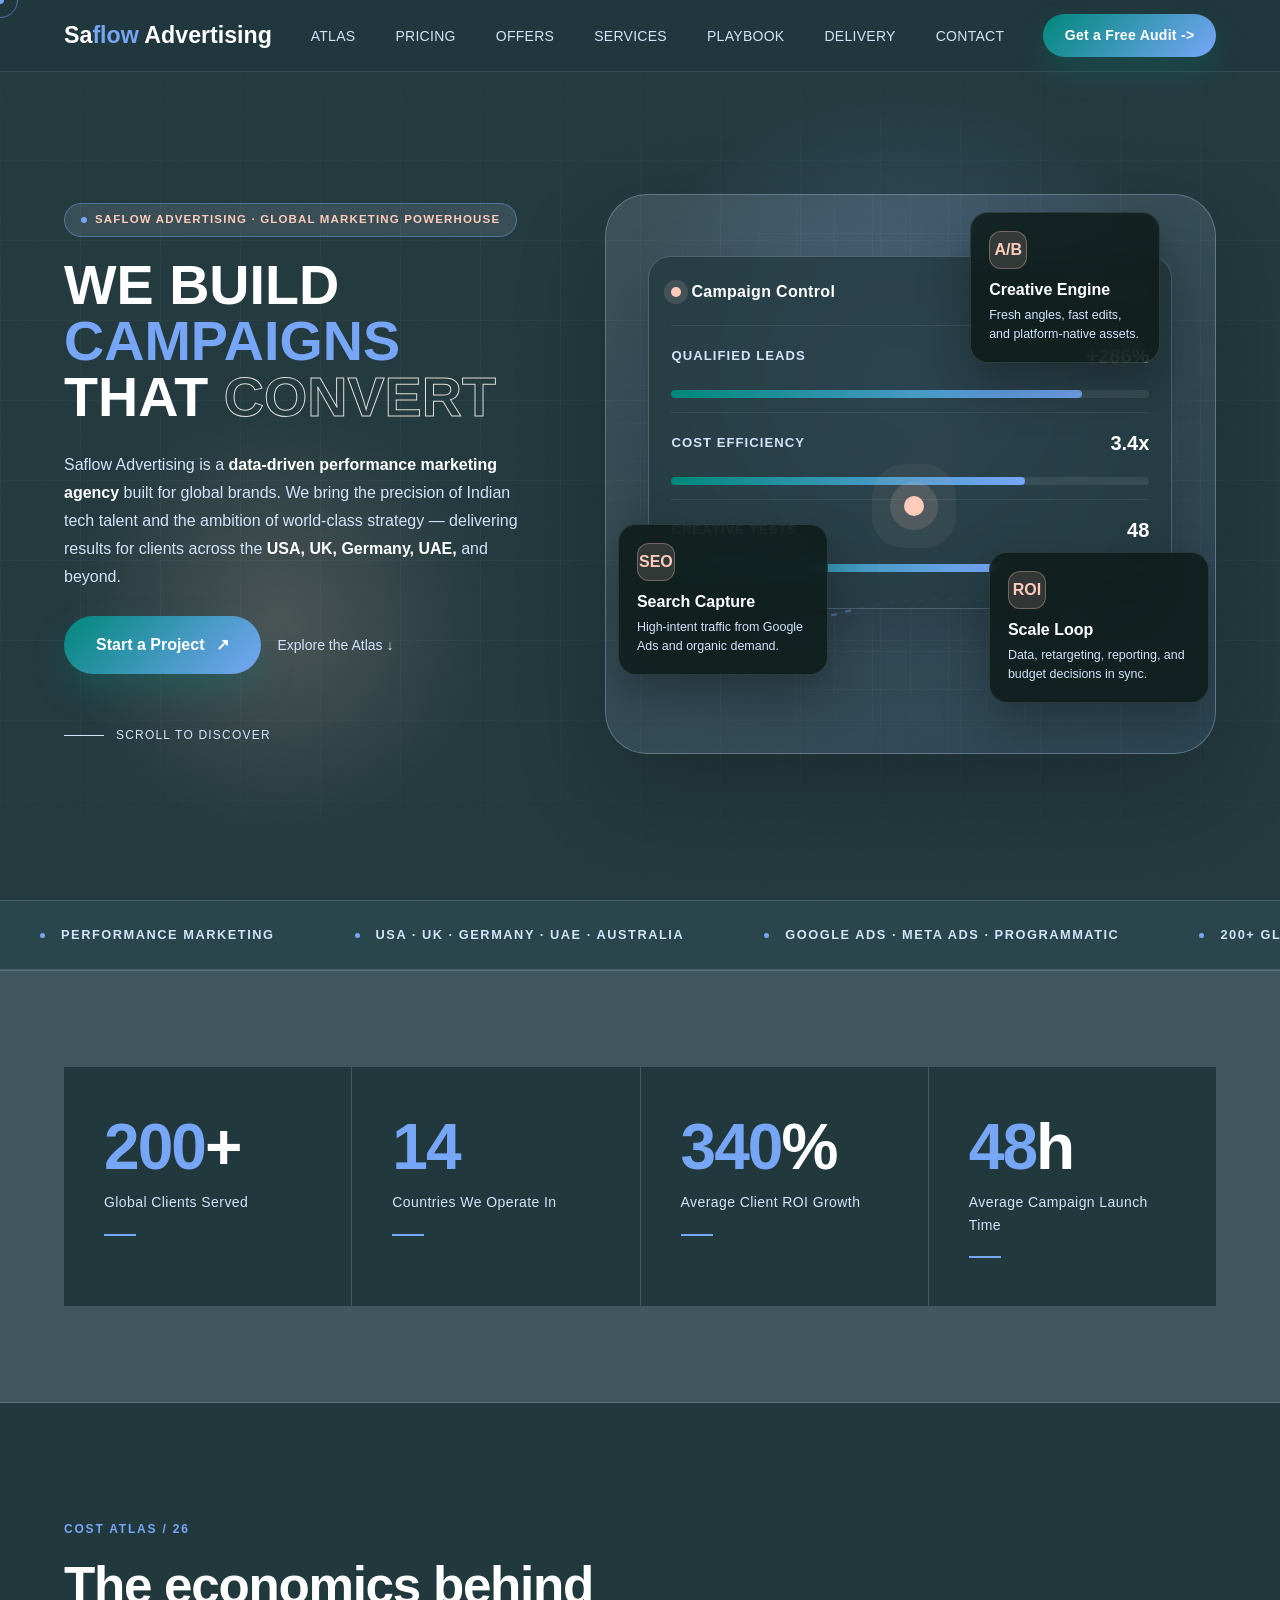
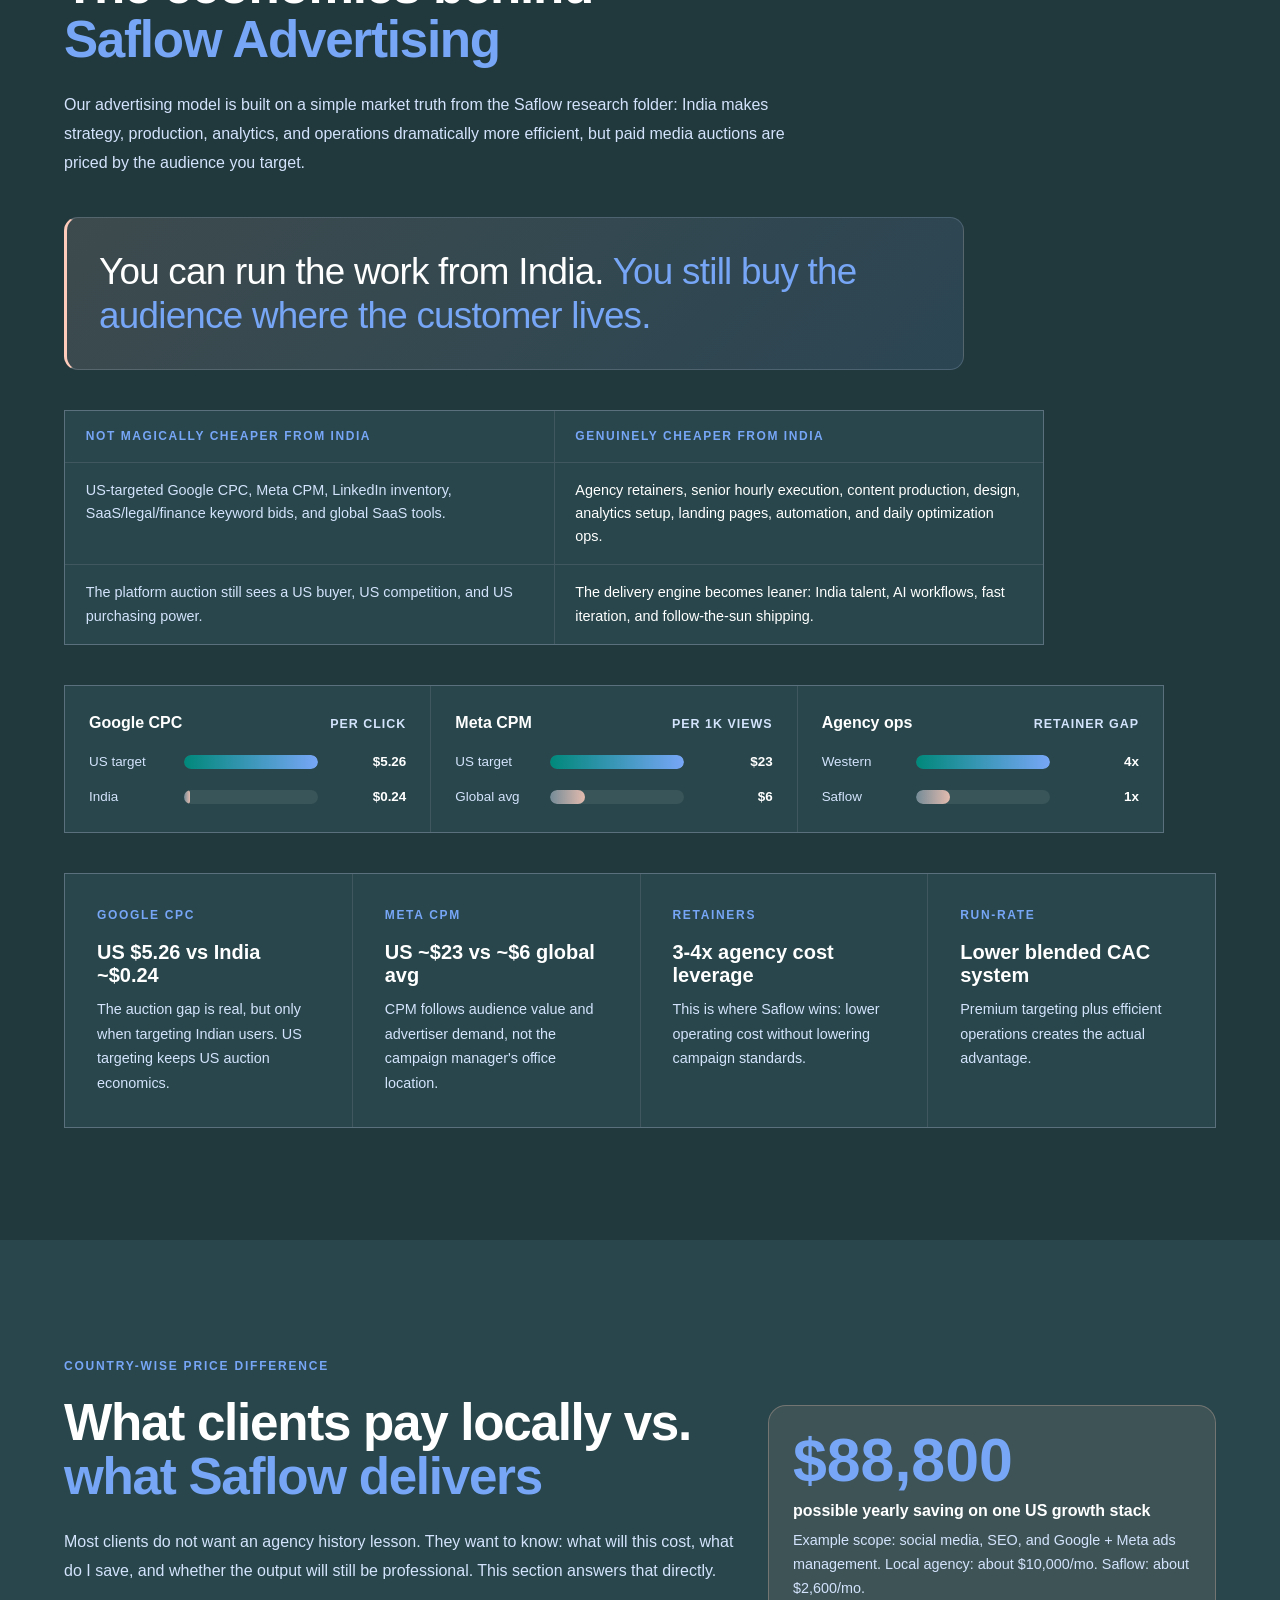
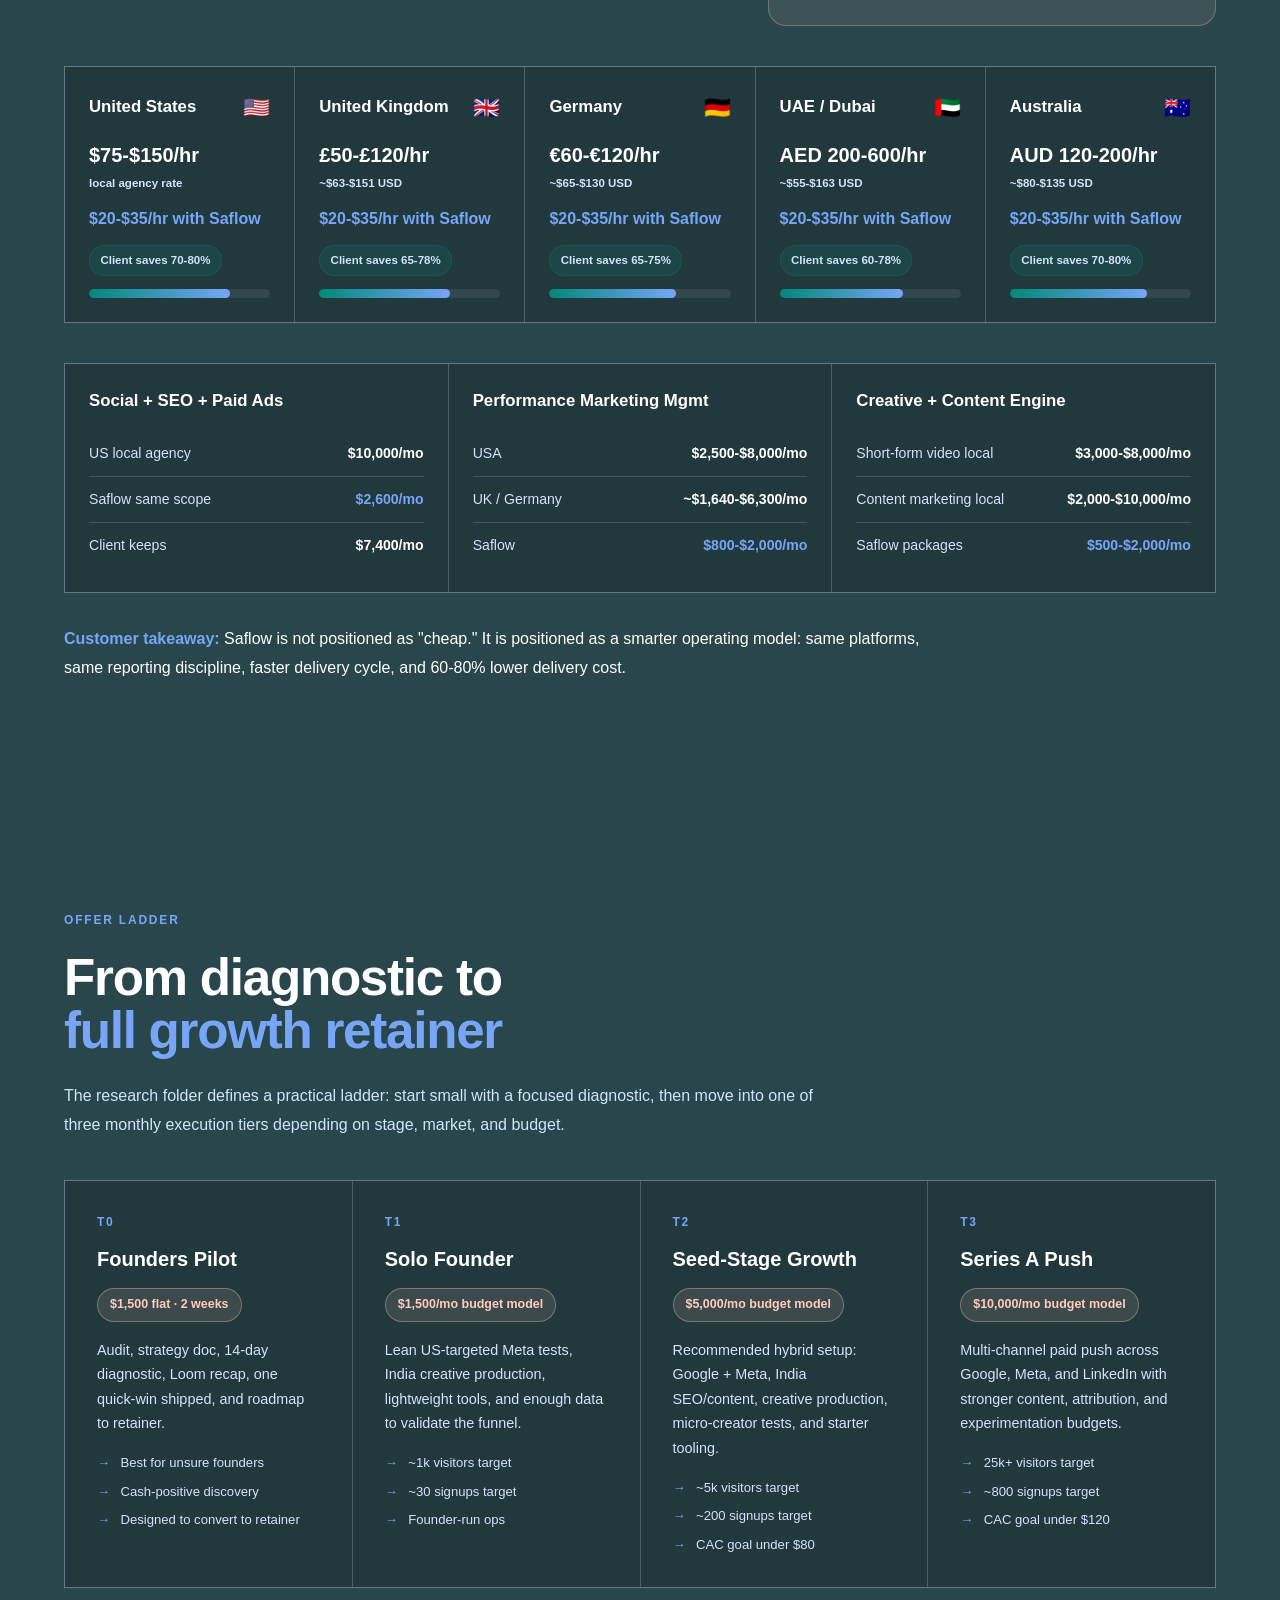
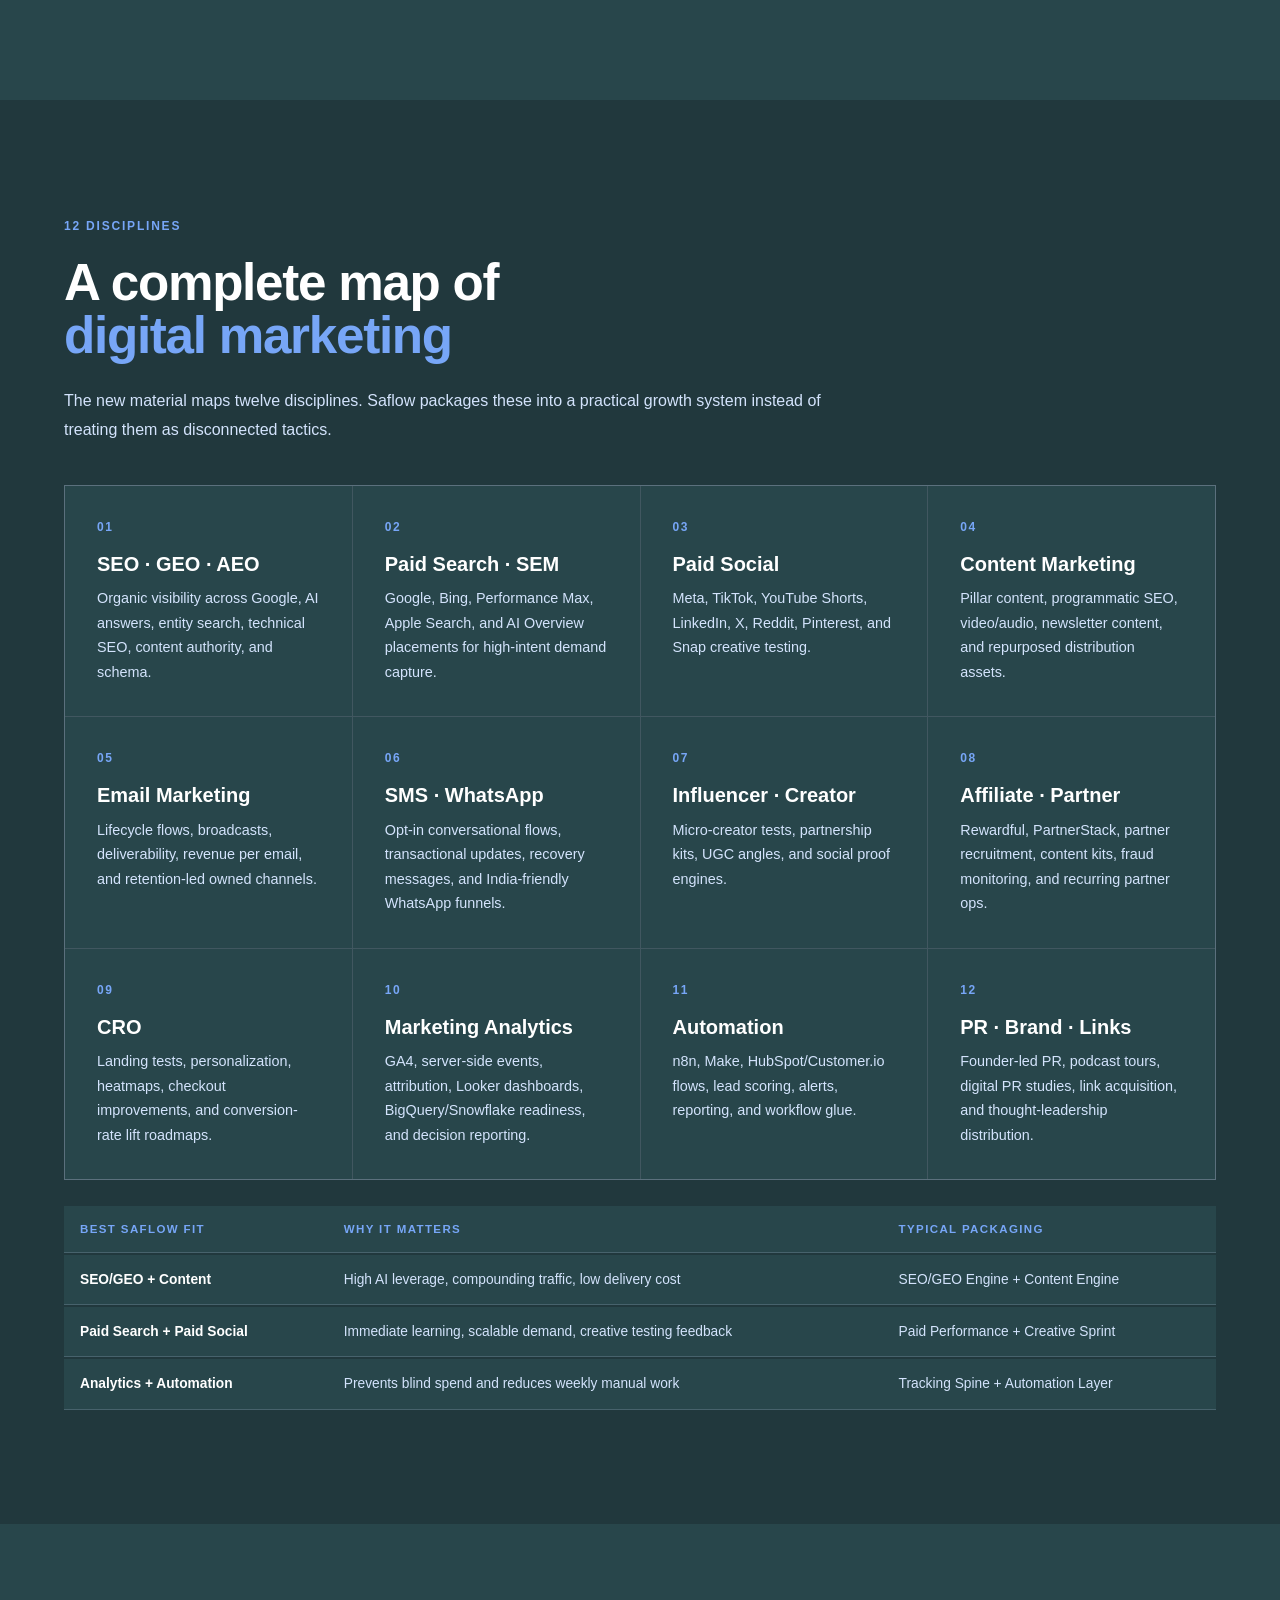
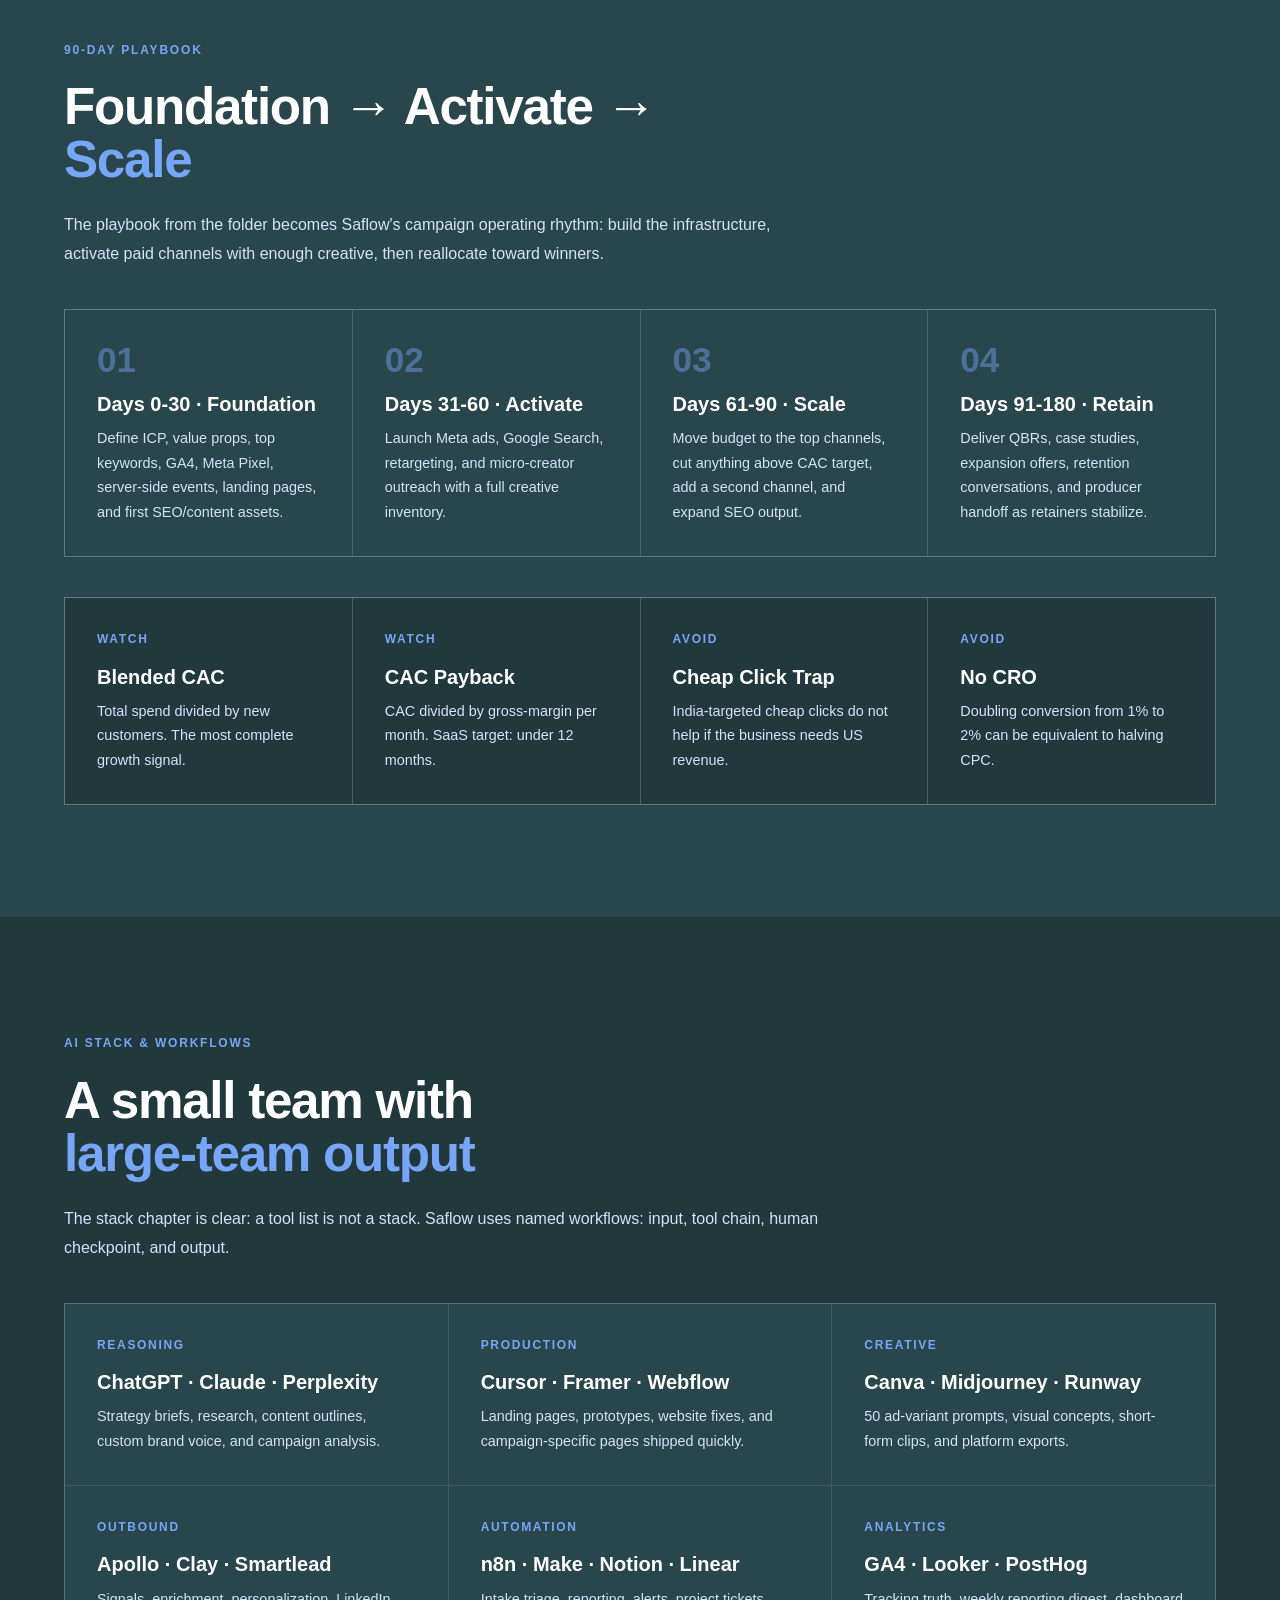
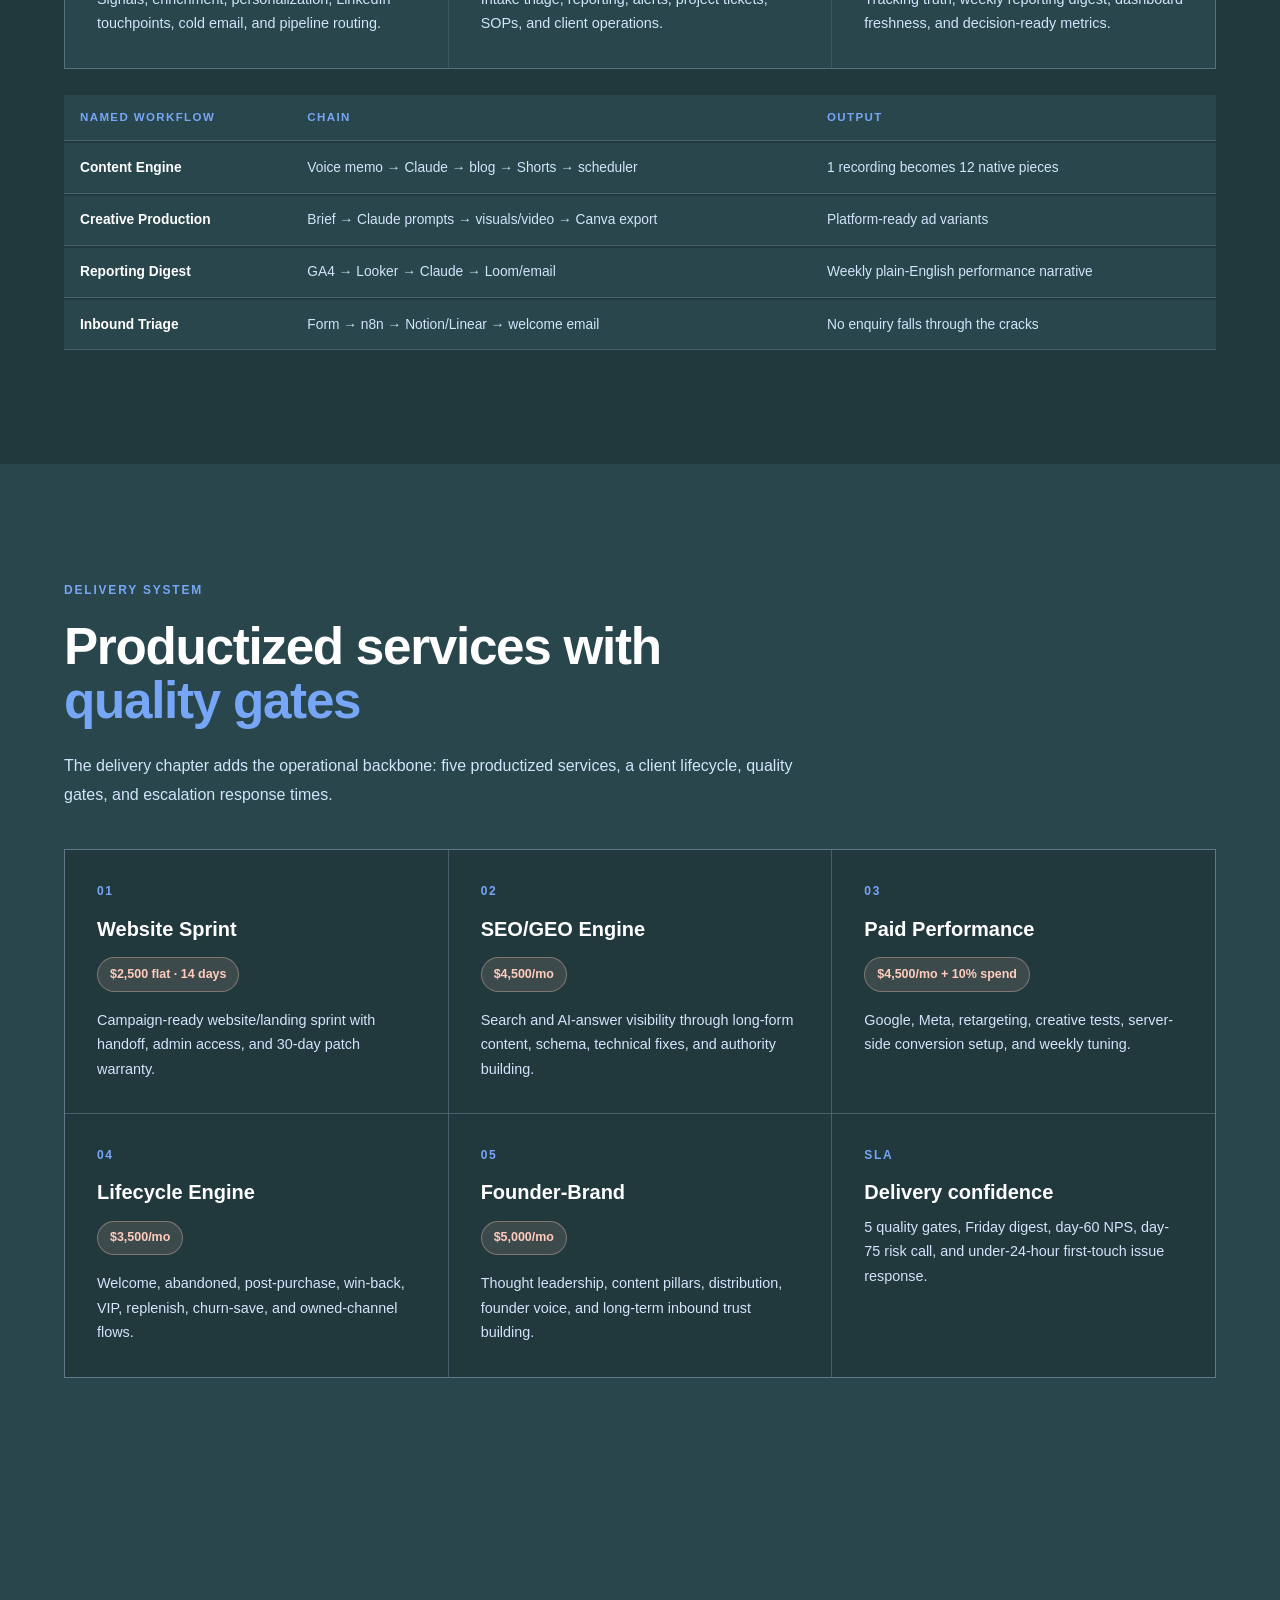
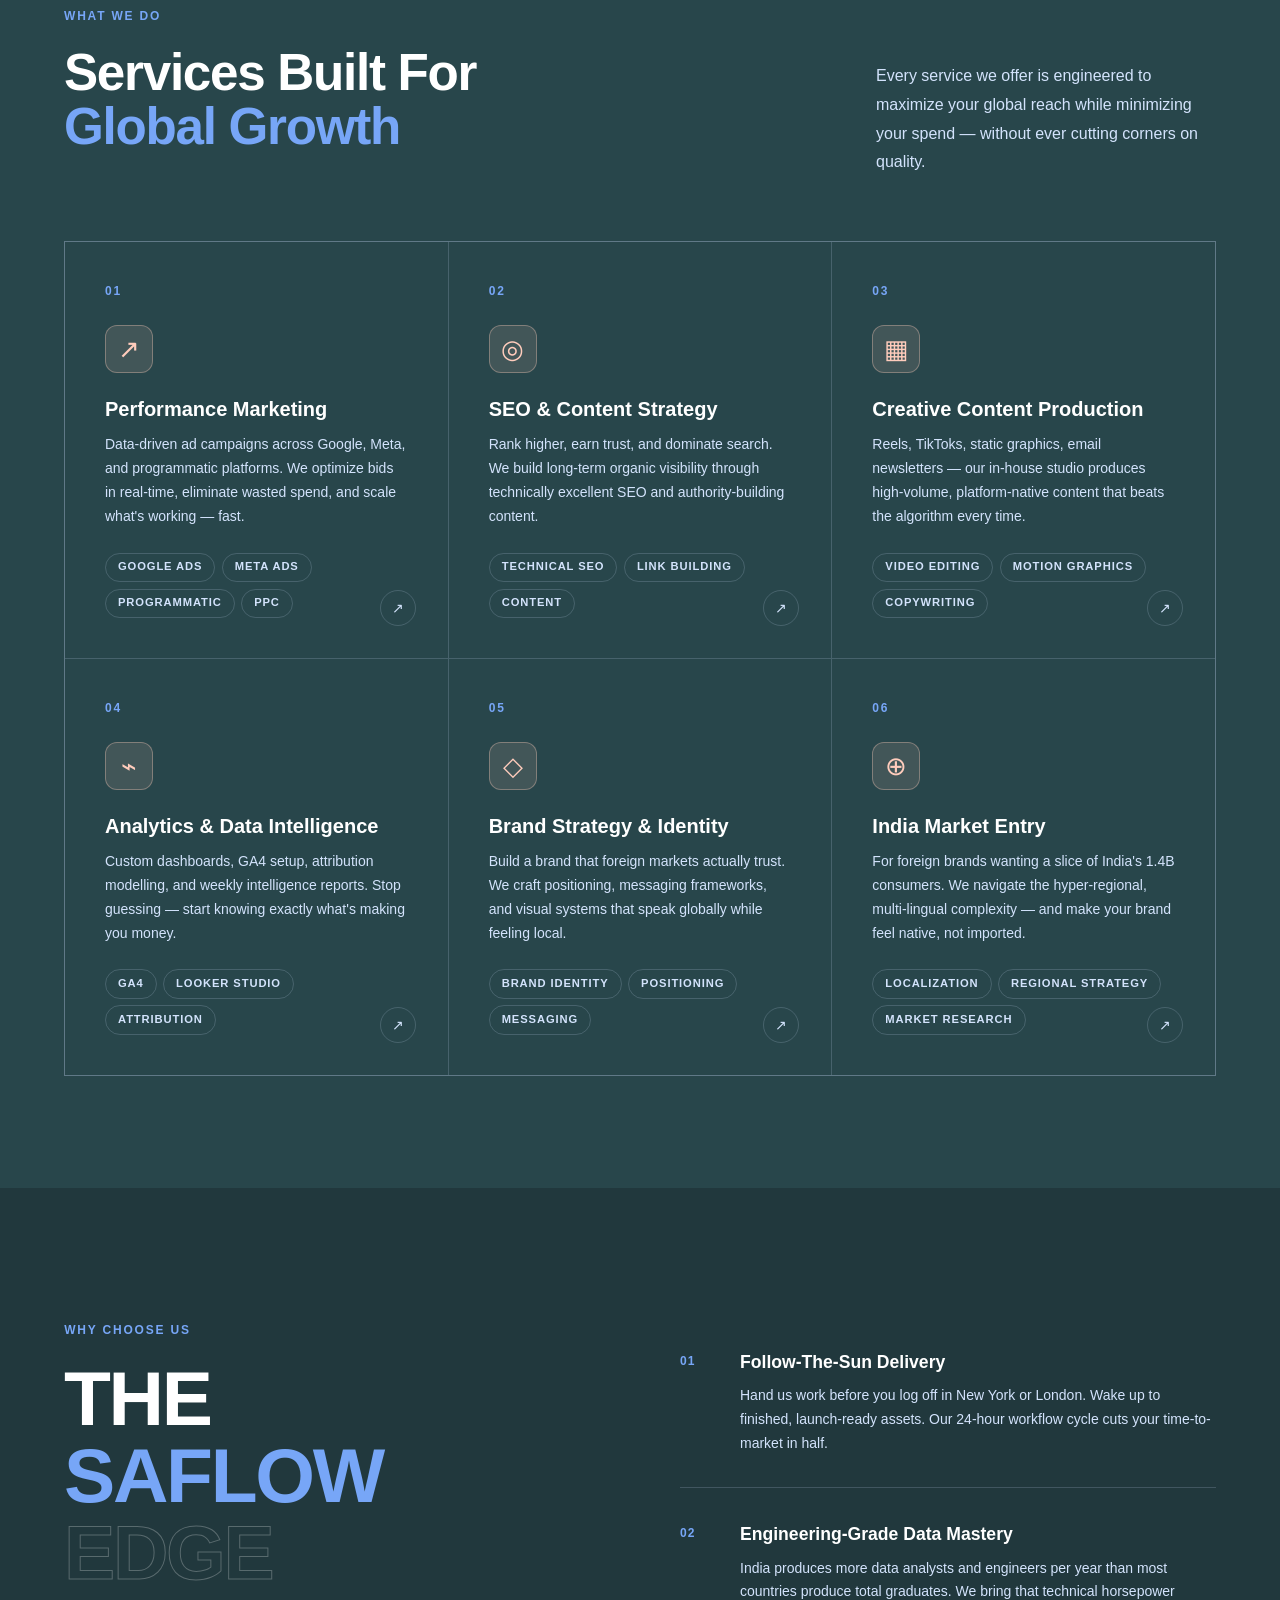
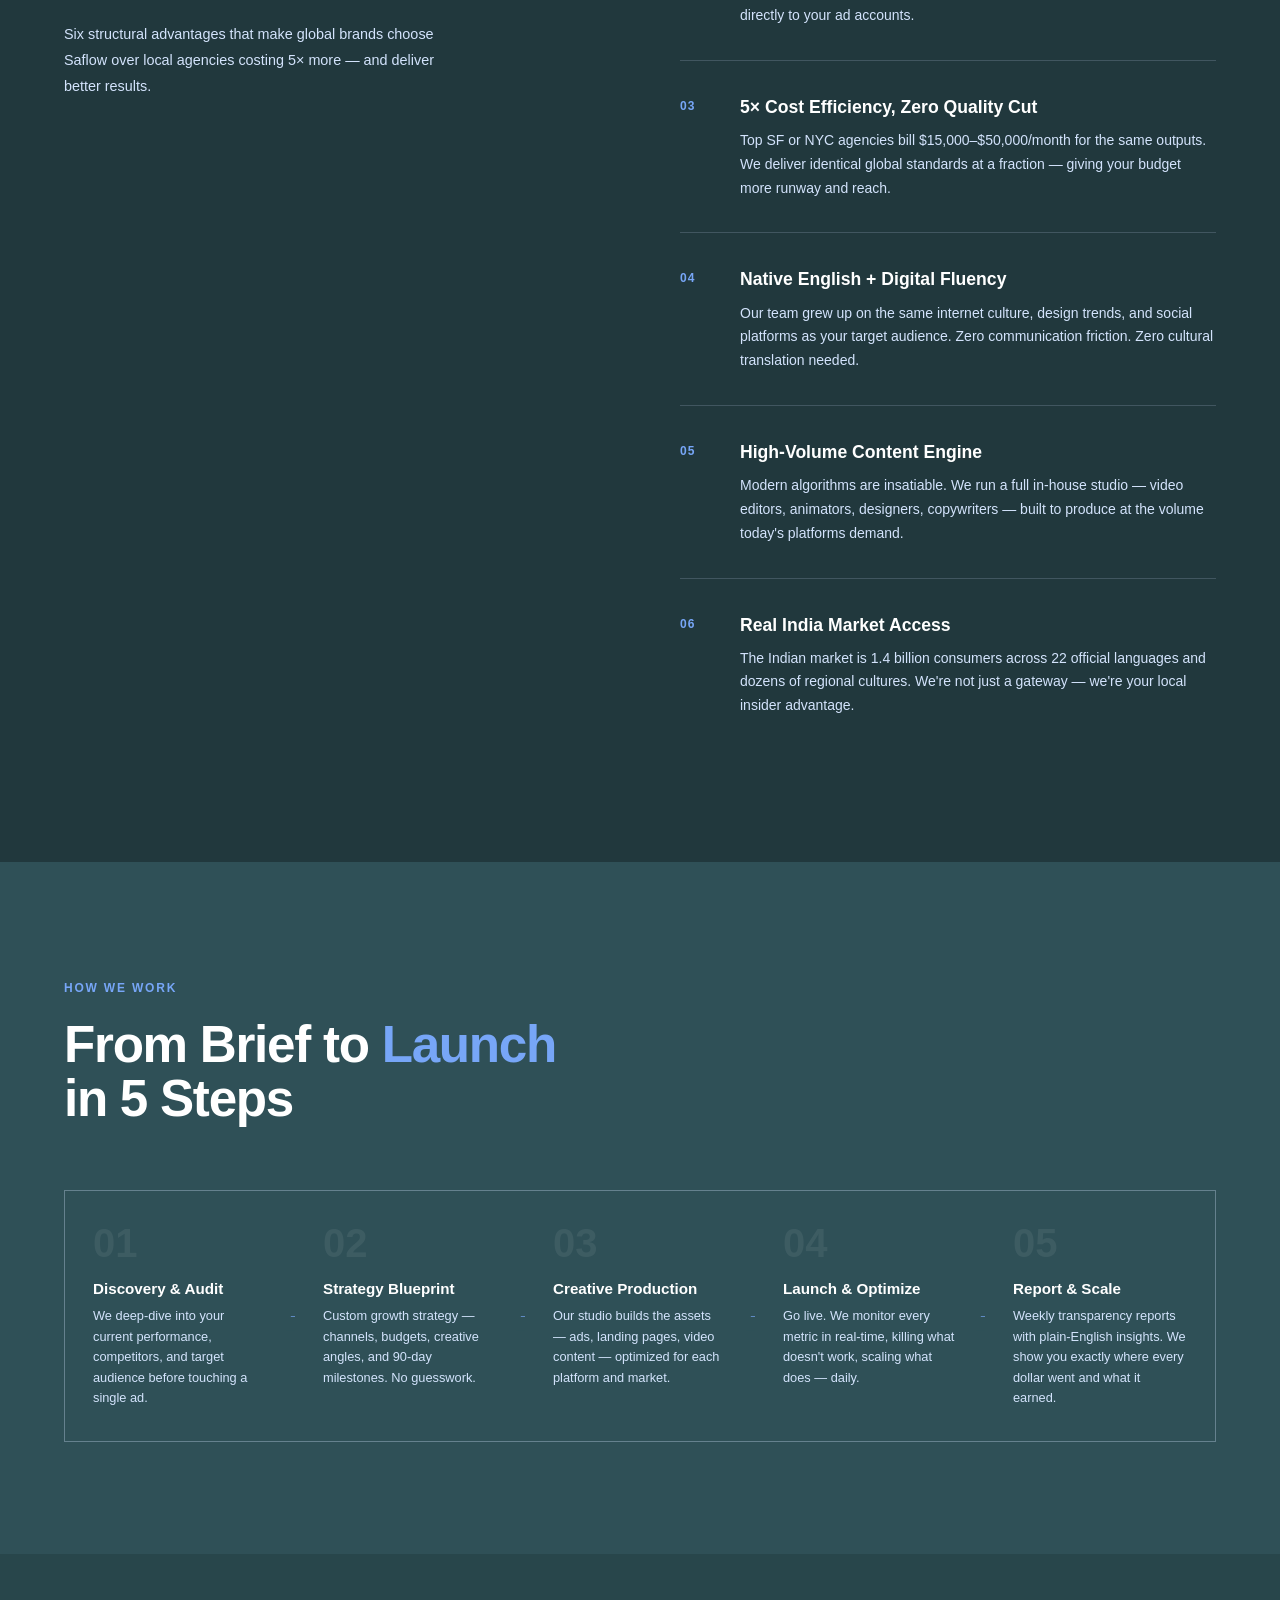
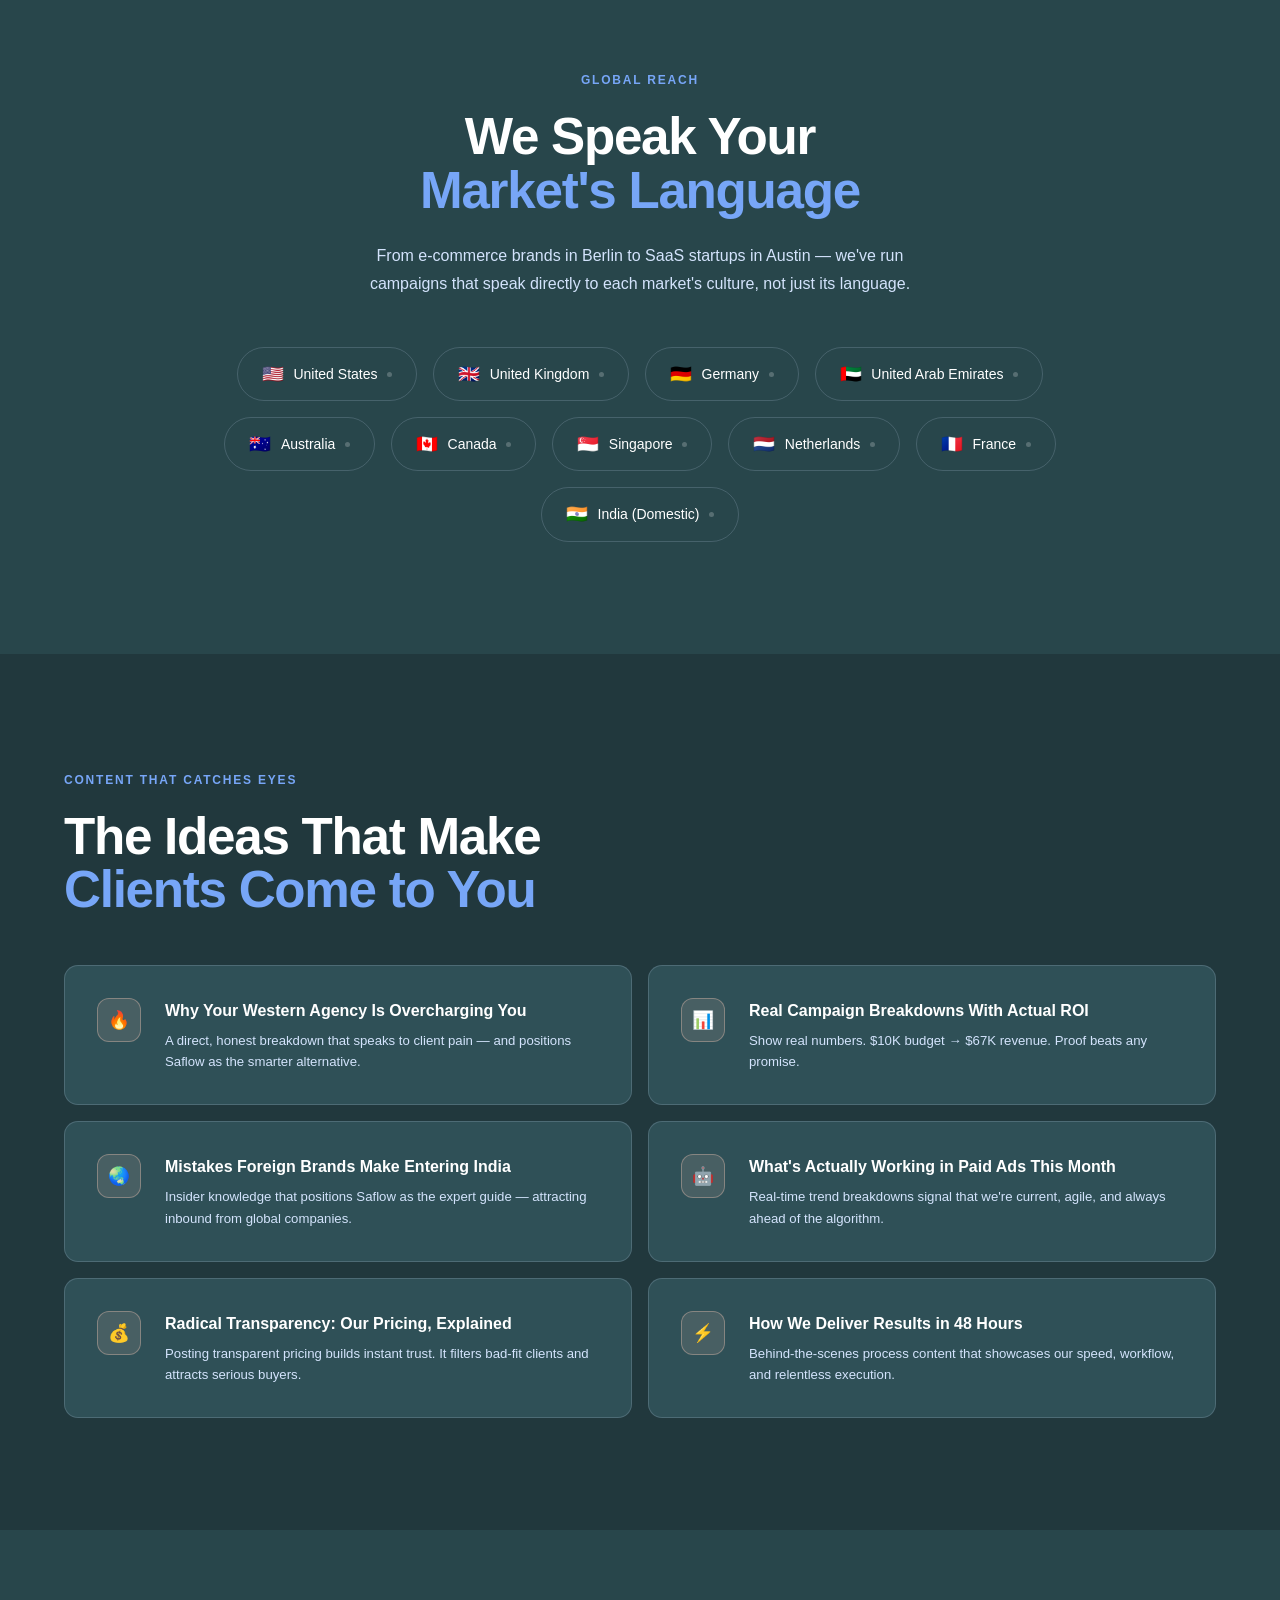
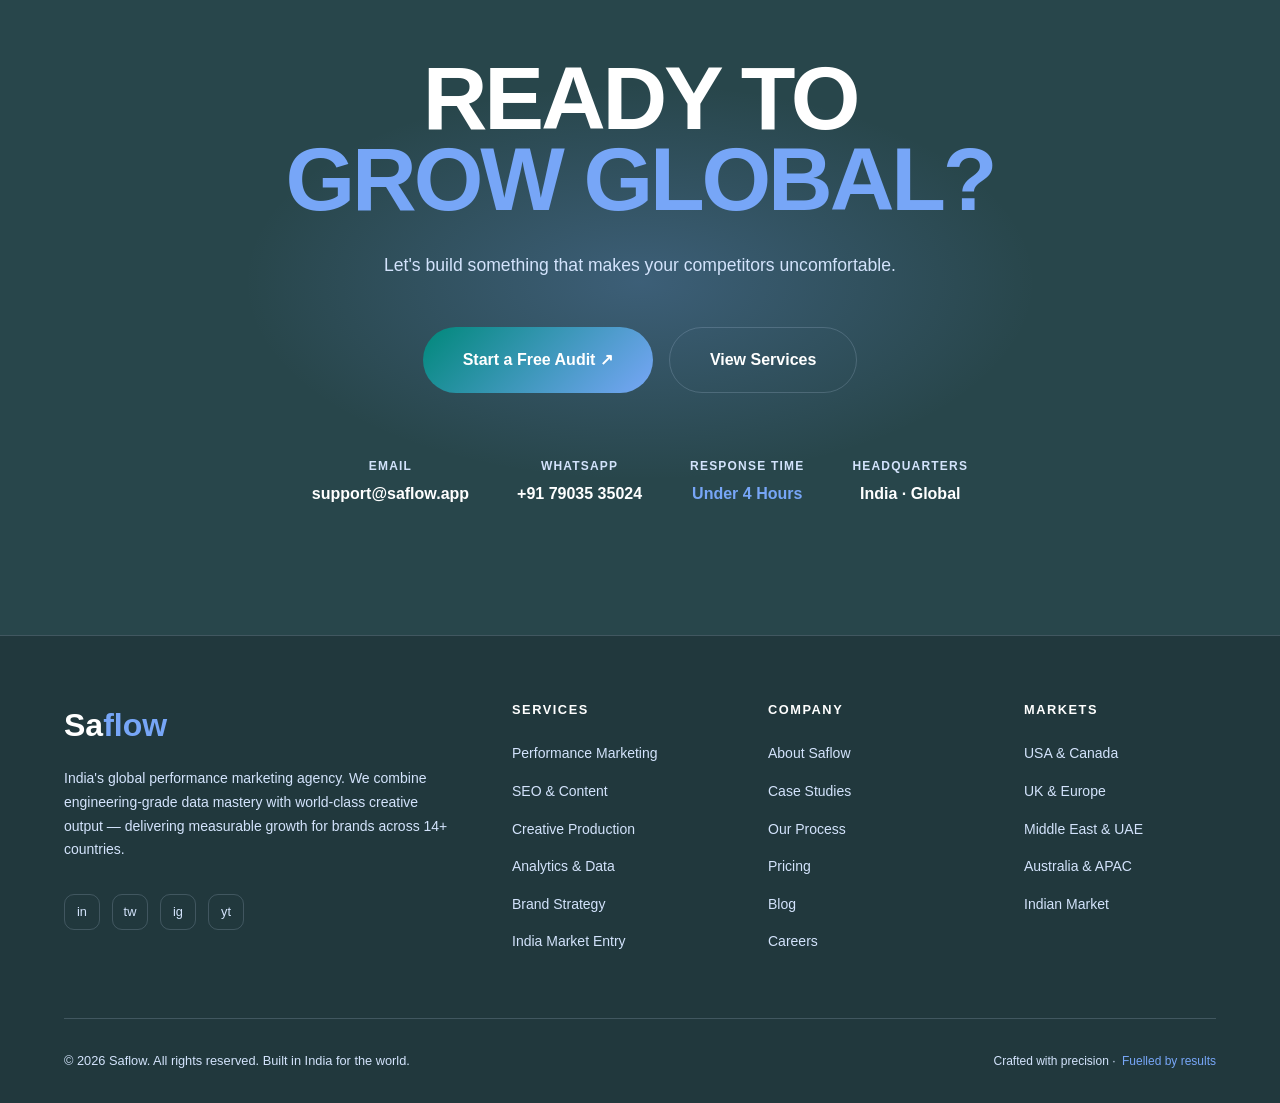
==== index.html @ a8cc5b99 "Initial Saflow advertising site" ====
<!DOCTYPE html>
<html lang="en">
<head>
<meta charset="UTF-8"/>
<meta name="viewport" content="width=device-width, initial-scale=1.0"/>
<title>Saflow Advertising — Global Performance Marketing Agency</title>
<meta name="description" content="Saflow Advertising is India's global performance marketing agency, helping brands grow with performance marketing, SEO, creative production, analytics, brand strategy, and India market entry support."/>
<meta property="og:title" content="Saflow Advertising — Global Performance Marketing Agency"/>
<meta property="og:description" content="We build campaigns that convert for brands across the USA, UK, Germany, UAE, Australia, and India."/>
<meta property="og:type" content="website"/>
<meta property="og:url" content="https://adv.saflow.app/"/>
<meta property="og:image" content="https://adv.saflow.app/og-image.png"/>
<meta name="theme-color" content="#21383D"/>
<link rel="canonical" href="https://adv.saflow.app/"/>
<link rel="icon" type="image/svg+xml" href="favicon.svg"/>
<link rel="preconnect" href="https://fonts.googleapis.com"/>
<link rel="preconnect" href="https://fonts.gstatic.com" crossorigin/>
<link href="https://fonts.googleapis.com/css2?family=Syne:wght@400;500;600;700;800&family=DM+Sans:ital,opsz,wght@0,9..40,300;0,9..40,400;0,9..40,500;1,9..40,300&display=swap" rel="stylesheet"/>
<style>
*,*::before,*::after{box-sizing:border-box;margin:0;padding:0}
:root{
  --bg:#21383D;
  --bg2:#28464B;
  --bg3:#2F5057;
  --txt:#FFFFFF;
  --txt2:#D3E3FC;
  --accent:#00887A;
  --accent-hover:#006F64;
  --accent2:#77A6F7;
  --accent3:#FFCCBC;
  --border:rgba(211,227,252,0.18);
  --font-head:Calibri,'Segoe UI',Arial,sans-serif;
  --font-body:Calibri,'Segoe UI',Arial,sans-serif;
}
html{scroll-behavior:smooth;font-size:16px}
body{background:var(--bg);color:var(--txt);font-family:var(--font-body);overflow-x:hidden;line-height:1.6;cursor:none}
a{color:inherit}
.cursor{position:fixed;width:8px;height:8px;background:var(--accent2);border-radius:50%;pointer-events:none;z-index:9999;transform:translate(-50%,-50%)}
.cursor-ring{position:fixed;width:36px;height:36px;border:1px solid rgba(119,166,247,0.55);border-radius:50%;pointer-events:none;z-index:9998;transform:translate(-50%,-50%);transition:width .3s,height .3s,border-color .3s}
::-webkit-scrollbar{width:3px}
::-webkit-scrollbar-track{background:var(--bg)}
::-webkit-scrollbar-thumb{background:var(--accent);border-radius:2px}
nav{position:fixed;top:0;left:0;right:0;z-index:100;padding:0 5%;display:flex;align-items:center;justify-content:space-between;height:72px;background:rgba(33,56,61,.9);backdrop-filter:blur(16px);border-bottom:1px solid var(--border)}
.nav-logo{font-family:var(--font-head);font-size:1.45rem;font-weight:800;letter-spacing:0;color:var(--txt);text-decoration:none;white-space:nowrap}
.nav-logo span{color:var(--accent2)}
.nav-links{display:flex;gap:2.5rem;list-style:none}
.nav-links a{color:var(--txt2);font-size:.875rem;text-decoration:none;font-weight:500;letter-spacing:.02em;text-transform:uppercase;transition:color .2s}
.nav-links a:hover{color:var(--txt)}
.nav-cta{background:linear-gradient(135deg,var(--accent),var(--accent2));color:#fff;border:none;padding:.65rem 1.35rem;font-size:.875rem;font-weight:700;cursor:none;border-radius:999px;text-decoration:none;transition:all .2s;letter-spacing:.02em;box-shadow:0 14px 30px rgba(0,136,122,.24)}
.nav-cta:hover{background:linear-gradient(135deg,var(--accent-hover),var(--accent));transform:translateY(-1px)}
.hero{min-height:100vh;display:flex;align-items:center;padding:7.5rem 5% 4.5rem;position:relative;overflow:hidden}
.hero-noise{position:absolute;inset:0;opacity:.035;background-image:url("data:image/svg+xml,%3Csvg viewBox='0 0 256 256' xmlns='http://www.w3.org/2000/svg'%3E%3Cfilter id='n'%3E%3CfeTurbulence type='fractalNoise' baseFrequency='0.9' numOctaves='4'/%3E%3C/filter%3E%3Crect width='100%25' height='100%25' filter='url(%23n)'/%3E%3C/svg%3E");background-size:200px}
.hero-grid{position:absolute;inset:0;background-image:linear-gradient(rgba(255,255,255,.03) 1px,transparent 1px),linear-gradient(90deg,rgba(255,255,255,.03) 1px,transparent 1px);background-size:80px 80px;mask-image:linear-gradient(to bottom,transparent 0%,black 30%,black 70%,transparent 100%)}
.hero-glow{position:absolute;top:10%;right:6%;width:600px;height:600px;background:radial-gradient(circle,rgba(119,166,247,.32),transparent 70%);pointer-events:none}
.hero-glow2{position:absolute;bottom:7%;left:5%;width:430px;height:430px;background:radial-gradient(circle,rgba(255,204,188,.18),transparent 70%);pointer-events:none}
.hero-inner{position:relative;z-index:1;width:100%;max-width:1680px;margin:0 auto;display:grid;grid-template-columns:minmax(420px,.78fr) minmax(520px,1fr);gap:clamp(2.5rem,5vw,6rem);align-items:center}
.hero-copy{max-width:620px}
.hero-badge{position:relative;display:inline-flex;align-items:center;gap:.5rem;background:rgba(211,227,252,.12);border:1px solid rgba(119,166,247,.42);color:var(--accent3);font-size:.72rem;font-weight:700;letter-spacing:.1em;text-transform:uppercase;padding:.42rem 1rem;border-radius:999px;margin-bottom:1.35rem;animation:fadeUp .8s ease both;width:max-content}
.hero-badge::before{content:'';width:6px;height:6px;background:var(--accent2);border-radius:50%;animation:pulse 2s infinite}
@keyframes pulse{0%,100%{opacity:1;transform:scale(1)}50%{opacity:.55;transform:scale(1.4)}}
.hero-headline{position:relative;font-family:var(--font-head);font-size:clamp(2.8rem,4.35vw,5rem);font-weight:800;line-height:1;letter-spacing:0;color:var(--txt);animation:fadeUp .9s ease .1s both;max-width:620px}
.hero-headline .line-orange{color:var(--accent2)}
.hero-headline .line-outline{-webkit-text-stroke:1px rgba(247,241,230,.9);color:transparent}
.hero-sub-row{position:relative;display:flex;flex-direction:column;align-items:flex-start;margin-top:1.6rem;gap:1.6rem;animation:fadeUp 1s ease .3s both}
.hero-desc{max-width:540px;color:var(--txt2);font-size:1rem;line-height:1.75;font-weight:300}
.hero-desc strong{color:var(--txt);font-weight:600}
.hero-actions{display:flex;flex-direction:row;align-items:center;gap:1rem;flex-wrap:wrap}
.btn-primary{display:inline-flex;align-items:center;gap:.75rem;background:linear-gradient(135deg,var(--accent),var(--accent2));color:#fff;padding:1rem 2rem;font-size:1rem;font-weight:700;text-decoration:none;border-radius:999px;transition:all .25s;white-space:nowrap;cursor:none;box-shadow:0 16px 34px rgba(0,136,122,.26)}
.btn-primary:hover{background:linear-gradient(135deg,var(--accent-hover),var(--accent));transform:translateY(-2px);gap:1.25rem}
.btn-ghost{display:inline-flex;align-items:center;gap:.5rem;color:var(--txt2);font-size:.875rem;text-decoration:none;transition:color .2s;cursor:none}
.btn-ghost:hover{color:var(--txt)}
.hero-scroll{position:relative;display:flex;align-items:center;gap:.75rem;color:var(--txt2);font-size:.75rem;letter-spacing:.1em;text-transform:uppercase;margin-top:3.25rem}
.hero-scroll-line{width:40px;height:1px;background:var(--txt2)}
.hero-visual{position:relative;min-height:560px;width:100%;max-width:860px;justify-self:center;animation:fadeUp 1s ease .2s both}
.ad-orbit{position:absolute;inset:0;border:1px solid rgba(211,227,252,.28);border-radius:42px;background:linear-gradient(145deg,rgba(211,227,252,.14),rgba(119,166,247,.12));box-shadow:0 36px 90px rgba(0,0,0,.22);overflow:hidden}
.ad-orbit::before{content:"";position:absolute;inset:-1px;background:linear-gradient(90deg,transparent,rgba(255,204,188,.5),transparent);height:1px}
.ad-gridlines{position:absolute;inset:0;background-image:linear-gradient(rgba(255,255,255,.035) 1px,transparent 1px),linear-gradient(90deg,rgba(255,255,255,.035) 1px,transparent 1px);background-size:38px 38px;mask-image:radial-gradient(circle at 50% 46%,black 0 52%,transparent 78%)}
.ad-dashboard{position:absolute;left:7%;right:7%;top:11%;padding:22px;border:1px solid rgba(211,227,252,.22);border-radius:22px;background:rgba(33,56,61,.76);backdrop-filter:blur(18px);box-shadow:0 28px 64px rgba(0,0,0,.28)}
.dash-top{display:flex;justify-content:space-between;align-items:center;margin-bottom:20px}
.dash-brand{display:flex;align-items:center;gap:10px;color:var(--txt);font-weight:800;letter-spacing:.02em}
.dash-brand i{width:10px;height:10px;border-radius:50%;background:var(--accent3);box-shadow:0 0 0 7px rgba(255,204,188,.14)}
.dash-live{font-size:.72rem;font-weight:800;letter-spacing:.08em;color:var(--accent3);text-transform:uppercase}
.metric-row{display:grid;grid-template-columns:1fr 88px;gap:18px;align-items:center;padding:14px 0;border-top:1px solid rgba(247,241,230,.08)}
.metric-row:first-of-type{border-top:0}
.metric-name{font-size:.82rem;color:var(--txt2);font-weight:700;text-transform:uppercase;letter-spacing:.08em}
.metric-value{font-family:var(--font-head);font-size:1.25rem;font-weight:800;color:var(--txt);text-align:right}
.metric-bar{grid-column:1/-1;height:8px;border-radius:999px;background:rgba(255,255,255,.08);overflow:hidden}
.metric-bar span{display:block;height:100%;border-radius:inherit;background:linear-gradient(90deg,var(--accent),var(--accent2))}
.ad-card{position:absolute;border:1px solid rgba(247,241,230,.12);background:rgba(13,27,25,.86);backdrop-filter:blur(14px);border-radius:18px;padding:18px;box-shadow:0 22px 50px rgba(0,0,0,.28)}
.ad-card h3{font-family:var(--font-head);font-size:1rem;line-height:1.1;margin-bottom:8px}
.ad-card p{font-size:.78rem;color:var(--txt2);line-height:1.5}
.ad-card.search{left:2%;bottom:14%;width:210px}
.ad-card.social{right:1%;bottom:9%;width:220px}
.ad-card.creative{right:9%;top:3%;width:190px}
.ad-icon{width:38px;height:38px;border-radius:12px;display:grid;place-items:center;background:rgba(255,204,188,.14);color:var(--accent3);border:1px solid rgba(255,204,188,.32);margin-bottom:12px;font-weight:900}
.ad-pulse{position:absolute;left:49%;top:54%;width:20px;height:20px;border-radius:50%;background:var(--accent3);box-shadow:0 0 0 14px rgba(255,204,188,.14),0 0 0 32px rgba(255,204,188,.06)}
.ad-path{position:absolute;inset:0;pointer-events:none}
.ad-path svg{width:100%;height:100%}
@keyframes fadeUp{from{opacity:0;transform:translateY(30px)}to{opacity:1;transform:translateY(0)}}
.marquee-section{padding:1.5rem 0;border-top:1px solid var(--border);border-bottom:1px solid var(--border);overflow:hidden;background:var(--bg2)}
.marquee-track{display:flex;gap:0;white-space:nowrap;animation:marquee 30s linear infinite}
.marquee-track:hover{animation-play-state:paused}
.marquee-item{display:inline-flex;align-items:center;gap:1rem;padding:0 2.5rem;font-size:.8rem;font-weight:700;letter-spacing:.12em;text-transform:uppercase;color:var(--txt2)}
.marquee-dot{width:5px;height:5px;background:var(--accent2);border-radius:50%;flex-shrink:0}
@keyframes marquee{from{transform:translateX(0)}to{transform:translateX(-50%)}}
.stats-section{padding:6rem 5%;display:grid;grid-template-columns:repeat(4,1fr);gap:1px;background:var(--border);border-top:1px solid var(--border);border-bottom:1px solid var(--border)}
.stat-box{background:var(--bg);padding:3rem 2.5rem;display:flex;flex-direction:column;gap:.75rem;transition:background .3s}
.stat-box:hover{background:var(--bg3)}
.stat-num{font-family:var(--font-head);font-size:clamp(2.5rem,5vw,4.5rem);font-weight:800;line-height:1;letter-spacing:-.03em;color:var(--txt)}
.stat-num span{color:var(--accent2)}
.stat-label{font-size:.875rem;color:var(--txt2);font-weight:500;letter-spacing:.03em}
.stat-bar{width:32px;height:2px;background:var(--accent2);margin-top:.5rem}
.section{padding:7rem 5%}
.section-tag{display:inline-block;font-size:.75rem;font-weight:700;letter-spacing:.15em;text-transform:uppercase;color:var(--accent2);margin-bottom:1.25rem}
.section-title{font-family:var(--font-head);font-size:clamp(2rem,4vw,3.5rem);font-weight:800;line-height:1.05;letter-spacing:-.025em;color:var(--txt);margin-bottom:1.5rem}
.section-title em{color:var(--accent2);font-style:normal}
.section-body{color:var(--txt2);font-size:1rem;line-height:1.8;font-weight:300;max-width:560px}
.atlas-section{background:var(--bg);position:relative}
.atlas-section.alt{background:var(--bg2)}
.atlas-lead{color:var(--txt2);font-size:1rem;line-height:1.8;max-width:760px;margin-bottom:2.5rem}
.truth-box{border:1px solid var(--border);border-left:3px solid var(--accent3);background:linear-gradient(135deg,rgba(255,204,188,.13),rgba(119,166,247,.12));border-radius:14px;padding:2rem;margin:2rem 0 2.5rem;max-width:900px}
.truth-box p{font-family:var(--font-head);font-size:clamp(1.45rem,3vw,2.3rem);line-height:1.18;letter-spacing:-.02em;color:var(--txt)}
.truth-box span{color:var(--accent2)}
.atlas-grid{display:grid;grid-template-columns:repeat(3,1fr);gap:1px;background:var(--border);border:1px solid var(--border)}
.atlas-grid.two{grid-template-columns:repeat(2,1fr)}
.atlas-grid.four{grid-template-columns:repeat(4,1fr)}
.atlas-card{background:var(--bg2);padding:2rem;position:relative;overflow:hidden;transition:background .25s}
.atlas-section.alt .atlas-card{background:var(--bg)}
.atlas-card:hover{background:var(--bg3)}
.atlas-num{font-family:var(--font-head);font-size:.75rem;font-weight:800;color:var(--accent2);letter-spacing:.14em;text-transform:uppercase;margin-bottom:1rem}
.atlas-name{font-family:var(--font-head);font-size:1.25rem;font-weight:800;line-height:1.15;color:var(--txt);margin-bottom:.65rem}
.atlas-tagline{font-size:.72rem;color:var(--accent2);font-weight:800;letter-spacing:.1em;text-transform:uppercase;margin-bottom:1rem}
.atlas-desc{font-size:.9rem;color:var(--txt2);line-height:1.7}
.atlas-list{list-style:none;margin-top:1.1rem;display:grid;gap:.55rem}
.atlas-list li{font-size:.82rem;color:var(--txt2);line-height:1.5;display:flex;gap:.65rem}
.atlas-list li::before{content:"→";color:var(--accent2);font-weight:800;flex-shrink:0}
.price-pill{display:inline-flex;margin:.4rem 0 1rem;padding:.38rem .75rem;border-radius:999px;border:1px solid rgba(255,204,188,.34);background:rgba(255,204,188,.12);color:var(--accent3);font-weight:800;font-size:.78rem}
.comparison-grid{display:grid;grid-template-columns:1fr 1fr;gap:1px;background:var(--border);border:1px solid var(--border);max-width:980px}
.comparison-head,.comparison-cell{padding:1rem 1.3rem;background:var(--bg2)}
.comparison-head{font-size:.75rem;text-transform:uppercase;letter-spacing:.13em;font-weight:800;color:var(--accent2)}
.comparison-cell{color:var(--txt2);font-size:.9rem}
.comparison-cell.good{color:var(--txt)}
.money-graph{display:grid;grid-template-columns:repeat(3,1fr);gap:1px;background:var(--border);border:1px solid var(--border);max-width:1100px;margin:2.5rem 0 0}
.money-item{background:var(--bg2);padding:1.5rem}
.money-label{display:flex;justify-content:space-between;gap:1rem;align-items:flex-end;margin-bottom:1rem}
.money-label strong{font-family:var(--font-head);font-size:1rem;color:var(--txt)}
.money-label span{font-size:.78rem;color:var(--txt2);font-weight:700;text-transform:uppercase;letter-spacing:.08em}
.money-bars{display:grid;gap:.85rem}
.money-row{display:grid;grid-template-columns:82px 1fr 76px;gap:.8rem;align-items:center;font-size:.84rem;color:var(--txt2)}
.money-track{height:14px;border-radius:999px;background:rgba(255,255,255,.08);overflow:hidden}
.money-fill{display:block;height:100%;border-radius:inherit;background:linear-gradient(90deg,var(--accent),var(--accent2))}
.money-fill.low{background:linear-gradient(90deg,rgba(211,227,252,.38),rgba(255,204,188,.86))}
.money-price{text-align:right;color:var(--txt);font-weight:800}
.client-pricing{background:var(--bg2)}
.pricing-intro{display:grid;grid-template-columns:minmax(0,.9fr) minmax(320px,.6fr);gap:2rem;align-items:end;margin-bottom:2.5rem}
.pricing-proof{border:1px solid rgba(255,204,188,.28);background:rgba(255,204,188,.1);border-radius:18px;padding:1.5rem}
.pricing-proof strong{display:block;font-family:var(--font-head);font-size:clamp(2rem,5vw,3.8rem);line-height:1;color:var(--accent2);margin-bottom:.45rem}
.pricing-proof span{display:block;color:var(--txt);font-weight:800;margin-bottom:.35rem}
.pricing-proof p{color:var(--txt2);font-size:.9rem;line-height:1.65}
.country-savings-grid{display:grid;grid-template-columns:repeat(5,1fr);gap:1px;background:var(--border);border:1px solid var(--border)}
.country-saving-card{background:var(--bg);padding:1.5rem;display:grid;gap:.85rem}
.country-top{display:flex;justify-content:space-between;align-items:center;gap:1rem}
.country-name{font-family:var(--font-head);font-weight:800;color:var(--txt);font-size:1.05rem}
.country-flag{font-size:1.35rem}
.country-rate{font-family:var(--font-head);font-size:1.25rem;font-weight:800;color:var(--txt)}
.country-rate small{display:block;color:var(--txt2);font-size:.72rem;font-weight:700;margin-top:.2rem}
.saflow-rate{color:var(--accent2);font-weight:800}
.save-chip{width:max-content;max-width:100%;padding:.32rem .65rem;border-radius:999px;background:rgba(0,136,122,.16);border:1px solid rgba(0,136,122,.28);color:#D3E3FC;font-size:.72rem;font-weight:800}
.country-bar{height:9px;border-radius:999px;background:rgba(255,255,255,.08);overflow:hidden}
.country-bar span{display:block;height:100%;border-radius:inherit;background:linear-gradient(90deg,var(--accent),var(--accent2))}
.service-price-grid{display:grid;grid-template-columns:repeat(3,1fr);gap:1px;background:var(--border);border:1px solid var(--border);margin-top:2.5rem}
.service-price-card{background:var(--bg);padding:1.5rem}
.service-price-card h3{font-family:var(--font-head);font-size:1.05rem;color:var(--txt);margin-bottom:1rem}
.price-compare-row{display:grid;grid-template-columns:1fr auto;gap:1rem;padding:.7rem 0;border-top:1px solid var(--border);font-size:.88rem}
.price-compare-row:first-of-type{border-top:0}
.price-compare-row span:first-child{color:var(--txt2)}
.price-compare-row span:last-child{font-weight:800;color:var(--txt);text-align:right}
.price-compare-row.saflow span:last-child{color:var(--accent2)}
.client-line{margin-top:2rem;color:var(--txt);font-size:1rem;line-height:1.8;max-width:860px}
.client-line strong{color:var(--accent2)}
.playbook-steps{display:grid;grid-template-columns:repeat(4,1fr);gap:1px;background:var(--border);border:1px solid var(--border)}
.playbook-step{background:var(--bg2);padding:2rem}
.playbook-step strong{display:block;font-family:var(--font-head);font-size:2.2rem;color:rgba(119,166,247,.45);line-height:1;margin-bottom:1rem}
.mini-table{width:100%;border-collapse:separate;border-spacing:0 2px;margin-top:1.5rem}
.mini-table th,.mini-table td{text-align:left;padding:.85rem 1rem;background:var(--bg2);border-bottom:1px solid var(--border);font-size:.86rem}
.mini-table th{font-size:.72rem;color:var(--accent2);letter-spacing:.12em;text-transform:uppercase}
.mini-table td{color:var(--txt2)}
.mini-table td:first-child{color:var(--txt);font-weight:700}
.services-section{background:var(--bg2)}
.services-header{display:flex;justify-content:space-between;align-items:flex-end;margin-bottom:4rem;gap:2rem}
.services-grid{display:grid;grid-template-columns:repeat(3,1fr);gap:1px;background:var(--border);border:1px solid var(--border)}
.service-card{background:var(--bg2);padding:2.5rem;position:relative;overflow:hidden;transition:background .35s;cursor:none}
.service-card::before{content:'';position:absolute;inset:0;background:linear-gradient(135deg,rgba(211,227,252,.12),transparent 60%);opacity:0;transition:opacity .35s}
.service-card:hover{background:var(--bg3)}
.service-card:hover::before{opacity:1}
.service-num{font-family:var(--font-head);font-size:.75rem;font-weight:700;color:var(--accent2);letter-spacing:.15em;margin-bottom:1.5rem}
.service-icon{width:48px;height:48px;margin-bottom:1.5rem;position:relative;display:grid;place-items:center;color:var(--accent3);font-size:1.6rem;border:1px solid rgba(255,204,188,.34);border-radius:12px;background:rgba(255,204,188,.12)}
.service-name{font-family:var(--font-head);font-size:1.25rem;font-weight:700;color:var(--txt);margin-bottom:.75rem;line-height:1.2}
.service-desc{font-size:.875rem;color:var(--txt2);line-height:1.7;font-weight:300}
.service-tags{display:flex;flex-wrap:wrap;gap:.4rem;margin-top:1.5rem}
.tag{font-size:.7rem;font-weight:700;letter-spacing:.08em;text-transform:uppercase;padding:.3rem .75rem;border:1px solid var(--border);color:var(--txt2);border-radius:999px;transition:all .2s}
.service-card:hover .tag{border-color:rgba(119,166,247,.45);color:var(--txt)}
.service-arrow{position:absolute;bottom:2rem;right:2rem;width:36px;height:36px;border:1px solid var(--border);border-radius:50%;display:flex;align-items:center;justify-content:center;color:var(--txt2);font-size:.875rem;transition:all .3s}
.service-card:hover .service-arrow{border-color:var(--accent2);background:var(--accent2);color:#21383D;transform:translate(2px,-2px)}
.why-section{background:var(--bg)}
.why-grid{display:grid;grid-template-columns:1fr 1fr;gap:5rem;align-items:start;margin-top:1rem}
.why-left{position:sticky;top:120px}
.why-big-text{font-family:var(--font-head);font-size:clamp(3rem,6vw,5.5rem);font-weight:800;line-height:1;letter-spacing:-.03em;color:var(--txt)}
.why-big-text .orange{color:var(--accent2)}
.why-big-text .outline{-webkit-text-stroke:1px rgba(255,255,255,.25);color:transparent}
.why-list{display:flex;flex-direction:column;gap:0}
.why-item{padding:2rem 0;border-bottom:1px solid var(--border);display:flex;gap:2rem;align-items:flex-start;transition:all .25s}
.why-item:hover{padding-left:.5rem}
.why-item-num{font-family:var(--font-head);font-size:.75rem;font-weight:700;color:var(--accent2);letter-spacing:.1em;min-width:28px;padding-top:.25rem}
.why-item-title{font-family:var(--font-head);font-size:1.1rem;font-weight:700;color:var(--txt);margin-bottom:.5rem}
.why-item-desc{font-size:.875rem;color:var(--txt2);line-height:1.7;font-weight:300}
.process-section{background:var(--bg3)}
.process-steps{display:grid;grid-template-columns:repeat(5,1fr);gap:0;margin-top:4rem;border:1px solid var(--border);background:var(--border)}
.process-step{background:var(--bg3);padding:2rem 1.75rem;position:relative;transition:background .3s}
.process-step:hover{background:#2F5057}
.process-step-num{font-family:var(--font-head);font-size:2.5rem;font-weight:800;color:rgba(255,255,255,.07);line-height:1;margin-bottom:1rem}
.process-step-title{font-family:var(--font-head);font-size:.95rem;font-weight:700;color:var(--txt);margin-bottom:.5rem;line-height:1.3}
.process-step-desc{font-size:.8rem;color:var(--txt2);line-height:1.6;font-weight:300}
.process-step::after{content:'→';position:absolute;right:-.65rem;top:50%;transform:translateY(-50%);color:var(--accent2);font-size:1rem;z-index:2;background:var(--bg3);padding:.1rem}
.process-step:last-child::after{display:none}
.global-section{background:var(--bg2);text-align:center}
.global-inner{max-width:900px;margin:0 auto}
.markets-grid{display:flex;flex-wrap:wrap;justify-content:center;gap:1rem;margin-top:3rem}
.market-chip{display:flex;align-items:center;gap:.6rem;padding:.75rem 1.5rem;border:1px solid var(--border);border-radius:999px;font-size:.875rem;color:var(--txt);font-weight:500;transition:all .25s;cursor:none}
.market-chip:hover{border-color:var(--accent2);background:rgba(119,166,247,.12);color:var(--accent2)}
.market-flag{font-size:1.1rem}
.market-dot{width:5px;height:5px;background:rgba(255,255,255,.22);border-radius:50%}
.market-chip:hover .market-dot{background:var(--accent2)}
.topics-section{background:var(--bg)}
.topics-grid{display:grid;grid-template-columns:repeat(2,1fr);gap:1rem;margin-top:3rem}
.topic-card{background:var(--bg3);border:1px solid var(--border);padding:2rem;border-radius:14px;display:flex;gap:1.5rem;align-items:flex-start;transition:all .25s;cursor:none}
.topic-card:hover{border-color:rgba(119,166,247,.45);background:#2F5057;transform:translateX(4px)}
.topic-icon-wrap{width:44px;height:44px;border-radius:12px;background:rgba(255,204,188,.12);border:1px solid rgba(255,204,188,.34);display:flex;align-items:center;justify-content:center;flex-shrink:0;font-size:1.1rem}
.topic-title{font-family:var(--font-head);font-size:1rem;font-weight:700;color:var(--txt);margin-bottom:.4rem}
.topic-desc{font-size:.825rem;color:var(--txt2);line-height:1.6;font-weight:300}
.cta-section{background:var(--bg2);padding:8rem 5%;text-align:center;position:relative;overflow:hidden}
.cta-glow{position:absolute;top:50%;left:50%;transform:translate(-50%,-50%);width:800px;height:400px;background:radial-gradient(ellipse,rgba(119,166,247,.26),transparent 70%);pointer-events:none}
.cta-headline{font-family:var(--font-head);font-size:clamp(3rem,7vw,7rem);font-weight:800;line-height:.9;letter-spacing:-.035em;color:var(--txt);margin-bottom:2rem;position:relative}
.cta-headline .line2{color:var(--accent2)}
.cta-sub{color:var(--txt2);font-size:1.1rem;font-weight:300;margin-bottom:3rem;position:relative}
.cta-actions{display:flex;justify-content:center;gap:1rem;flex-wrap:wrap;position:relative}
.btn-big{padding:1.2rem 2.5rem;font-size:1rem;font-weight:700;border-radius:999px;text-decoration:none;display:inline-flex;align-items:center;gap:.75rem;transition:all .25s;cursor:none}
.btn-big-primary{background:linear-gradient(135deg,var(--accent),var(--accent2));color:#fff}
.btn-big-primary:hover{background:linear-gradient(135deg,var(--accent-hover),var(--accent));transform:translateY(-3px)}
.btn-big-ghost{background:transparent;color:var(--txt);border:1px solid var(--border)}
.btn-big-ghost:hover{border-color:var(--txt2);background:rgba(255,255,255,.03)}
.contact-info{display:flex;justify-content:center;gap:3rem;margin-top:4rem;flex-wrap:wrap;position:relative}
.contact-item{display:flex;flex-direction:column;gap:.3rem;align-items:center}
.contact-label{font-size:.75rem;letter-spacing:.1em;text-transform:uppercase;color:var(--txt2);font-weight:700}
.contact-val{font-size:1rem;color:var(--txt);font-weight:600}
footer{background:var(--bg);border-top:1px solid var(--border);padding:4rem 5% 2rem}
.footer-top{display:grid;grid-template-columns:2fr 1fr 1fr 1fr;gap:4rem;margin-bottom:4rem}
.footer-brand-name{font-family:var(--font-head);font-size:2rem;font-weight:800;color:var(--txt);margin-bottom:1rem}
.footer-brand-name span{color:var(--accent2)}
.footer-brand-desc{font-size:.875rem;color:var(--txt2);line-height:1.7;font-weight:300;margin-bottom:2rem}
.footer-socials{display:flex;gap:.75rem}
.social-btn{width:36px;height:36px;border:1px solid var(--border);border-radius:10px;display:flex;align-items:center;justify-content:center;color:var(--txt2);font-size:.8rem;text-decoration:none;transition:all .2s;cursor:none}
.social-btn:hover{border-color:var(--accent2);color:var(--accent2)}
.footer-col-title{font-family:var(--font-head);font-size:.8rem;font-weight:700;letter-spacing:.12em;text-transform:uppercase;color:var(--txt);margin-bottom:1.25rem}
.footer-links{list-style:none;display:flex;flex-direction:column;gap:.75rem}
.footer-links a{color:var(--txt2);text-decoration:none;font-size:.875rem;transition:color .2s;font-weight:300}
.footer-links a:hover{color:var(--txt)}
.footer-bottom{border-top:1px solid var(--border);padding-top:2rem;display:flex;justify-content:space-between;align-items:center;flex-wrap:wrap;gap:1rem}
.footer-copy{font-size:.8rem;color:var(--txt2);font-weight:300}
.footer-badge{font-size:.75rem;color:var(--txt2);display:flex;align-items:center;gap:.4rem}
.footer-badge span{color:var(--accent2)}
.reveal{opacity:0;transform:translateY(40px);transition:opacity .7s ease,transform .7s ease}
.reveal.visible{opacity:1;transform:translateY(0)}
.reveal-left{opacity:0;transform:translateX(-40px);transition:opacity .7s ease,transform .7s ease}
.reveal-left.visible{opacity:1;transform:translateX(0)}
@media(max-width:1024px){.hero-inner{grid-template-columns:1fr}.hero-visual{min-height:430px;max-width:680px}.services-grid{grid-template-columns:repeat(2,1fr)}.atlas-grid,.atlas-grid.two,.atlas-grid.four,.playbook-steps,.money-graph,.pricing-intro,.service-price-grid{grid-template-columns:repeat(2,1fr)}.country-savings-grid{grid-template-columns:repeat(3,1fr)}.why-grid{grid-template-columns:1fr;gap:3rem}.why-left{position:static}.process-steps{grid-template-columns:repeat(3,1fr)}.process-step:nth-child(3)::after{display:none}.footer-top{grid-template-columns:1fr 1fr}}
@media(max-width:768px){body{cursor:auto}.cursor,.cursor-ring{display:none}nav{height:64px;padding:0 1rem}.nav-links{display:none}.nav-cta{padding:.55rem .9rem;font-size:.78rem}.nav-logo{font-size:1.05rem;white-space:normal;line-height:1.05}.section{padding:4.5rem 1.2rem}.stats-section{grid-template-columns:repeat(2,1fr);padding:3rem 1.2rem}.stat-box{padding:1.5rem}.services-grid,.atlas-grid,.atlas-grid.two,.atlas-grid.four,.playbook-steps,.comparison-grid,.money-graph,.pricing-intro,.country-savings-grid,.service-price-grid{grid-template-columns:1fr}.topics-grid{grid-template-columns:1fr}.process-steps{grid-template-columns:1fr}.process-step::after{display:none}.services-header{flex-direction:column;align-items:flex-start}.footer-top{grid-template-columns:1fr}.hero-sub-row{flex-direction:column;align-items:flex-start}.hero-actions{align-items:stretch;width:100%}.hero-actions a{justify-content:center;width:100%}.hero{min-height:auto;padding:6rem 1.2rem 3rem}.hero-inner{gap:2rem}.hero-copy{max-width:none}.hero-badge{width:100%;font-size:.64rem;line-height:1.3;white-space:normal}.hero-headline{font-size:clamp(2.45rem,13vw,4rem);max-width:100%}.hero-desc{font-size:.95rem}.hero-scroll{display:none}.hero-visual{min-height:360px;max-width:none}.ad-dashboard{left:4%;right:4%;top:5%;padding:16px}.metric-row{grid-template-columns:1fr 62px;gap:10px}.ad-card{padding:14px}.ad-card.search{left:4%;bottom:18%;width:175px}.ad-card.social{right:4%;bottom:2%;width:178px}.ad-card.creative{right:4%;top:0;width:165px}.money-row{grid-template-columns:64px 1fr 62px;gap:.5rem}.footer-bottom{align-items:flex-start}}
@media(max-width:480px){.nav-cta{display:none}.hero-visual{display:none}.hero-headline{font-size:clamp(2.35rem,15vw,3.5rem)}.stats-section{grid-template-columns:1fr}.money-item,.atlas-card,.service-price-card,.country-saving-card{padding:1.25rem}.price-compare-row{grid-template-columns:1fr}.price-compare-row span:last-child{text-align:left}.cta-actions a{width:100%;justify-content:center}}
</style>
</head>
<body>
<div class="cursor" id="cursor"></div>
<div class="cursor-ring" id="cursorRing"></div>
<nav>
  <a href="https://saflow.app/" class="nav-logo">Sa<span>flow</span> Advertising</a>
  <ul class="nav-links">
    <li><a href="#atlas">Atlas</a></li>
    <li><a href="#pricing">Pricing</a></li>
    <li><a href="#offers">Offers</a></li>
    <li><a href="#services">Services</a></li>
    <li><a href="#playbook">Playbook</a></li>
    <li><a href="#delivery">Delivery</a></li>
    <li><a href="https://saflow.app/?service=advertising#contact">Contact</a></li>
  </ul>
  <a href="https://saflow.app/?service=advertising#contact" class="nav-cta">Get a Free Audit -></a>
</nav>
<section class="hero">
  <div class="hero-noise"></div><div class="hero-grid"></div><div class="hero-glow"></div><div class="hero-glow2"></div>
  <div class="hero-inner">
    <div class="hero-copy">
      <div class="hero-badge">Saflow Advertising · Global Marketing Powerhouse</div>
      <h1 class="hero-headline">WE BUILD<br/><span class="line-orange">CAMPAIGNS</span><br/>THAT <span class="line-outline">CONVERT</span></h1>
      <div class="hero-sub-row">
        <p class="hero-desc">Saflow Advertising is a <strong>data-driven performance marketing agency</strong> built for global brands. We bring the precision of Indian tech talent and the ambition of world-class strategy — delivering results for clients across the <strong>USA, UK, Germany, UAE,</strong> and beyond.</p>
        <div class="hero-actions">
          <a href="https://saflow.app/?service=advertising#contact" class="btn-primary">Start a Project <span class="arrow">↗</span></a>
          <a href="#atlas" class="btn-ghost">Explore the Atlas ↓</a>
        </div>
      </div>
      <div class="hero-scroll"><div class="hero-scroll-line"></div>Scroll to discover</div>
    </div>
    <div class="hero-visual" aria-hidden="true">
      <div class="ad-orbit">
        <div class="ad-gridlines"></div>
        <div class="ad-path">
          <svg viewBox="0 0 620 530" fill="none" xmlns="http://www.w3.org/2000/svg">
            <path d="M95 368 C210 280 285 295 334 247 C385 196 455 171 520 108" stroke="rgba(255,204,188,.68)" stroke-width="2" stroke-dasharray="8 10"/>
            <path d="M160 438 C250 389 351 382 480 406" stroke="rgba(119,166,247,.72)" stroke-width="2" stroke-dasharray="6 9"/>
            <circle cx="334" cy="247" r="7" fill="#FFCCBC"/>
            <circle cx="520" cy="108" r="5" fill="#FFCCBC"/>
            <circle cx="480" cy="406" r="5" fill="#77A6F7"/>
          </svg>
        </div>
        <div class="ad-dashboard">
          <div class="dash-top">
            <div class="dash-brand"><i></i> Campaign Control</div>
            <div class="dash-live">Live Scaling</div>
          </div>
          <div class="metric-row">
            <div class="metric-name">Qualified Leads</div><div class="metric-value">+286%</div>
            <div class="metric-bar"><span style="width:86%"></span></div>
          </div>
          <div class="metric-row">
            <div class="metric-name">Cost Efficiency</div><div class="metric-value">3.4x</div>
            <div class="metric-bar"><span style="width:74%"></span></div>
          </div>
          <div class="metric-row">
            <div class="metric-name">Creative Tests</div><div class="metric-value">48</div>
            <div class="metric-bar"><span style="width:68%"></span></div>
          </div>
        </div>
        <div class="ad-card creative"><div class="ad-icon">A/B</div><h3>Creative Engine</h3><p>Fresh angles, fast edits, and platform-native assets.</p></div>
        <div class="ad-card search"><div class="ad-icon">SEO</div><h3>Search Capture</h3><p>High-intent traffic from Google Ads and organic demand.</p></div>
        <div class="ad-card social"><div class="ad-icon">ROI</div><h3>Scale Loop</h3><p>Data, retargeting, reporting, and budget decisions in sync.</p></div>
        <div class="ad-pulse"></div>
      </div>
    </div>
  </div>
</section>
<div class="marquee-section">
  <div class="marquee-track" id="marquee">
    <span class="marquee-item"><span class="marquee-dot"></span> Performance Marketing</span>
    <span class="marquee-item"><span class="marquee-dot"></span> USA · UK · Germany · UAE · Australia</span>
    <span class="marquee-item"><span class="marquee-dot"></span> Google Ads · Meta Ads · Programmatic</span>
    <span class="marquee-item"><span class="marquee-dot"></span> 200+ Global Brands Served</span>
    <span class="marquee-item"><span class="marquee-dot"></span> 24-Hour Delivery Cycle</span>
    <span class="marquee-item"><span class="marquee-dot"></span> ROI-First Strategy</span>
    <span class="marquee-item"><span class="marquee-dot"></span> AI-Powered Targeting</span>
    <span class="marquee-item"><span class="marquee-dot"></span> Follow The Sun Workflow</span>
    <span class="marquee-item"><span class="marquee-dot"></span> Performance Marketing</span>
    <span class="marquee-item"><span class="marquee-dot"></span> USA · UK · Germany · UAE · Australia</span>
    <span class="marquee-item"><span class="marquee-dot"></span> Google Ads · Meta Ads · Programmatic</span>
    <span class="marquee-item"><span class="marquee-dot"></span> 200+ Global Brands Served</span>
  </div>
</div>
<div class="stats-section">
  <div class="stat-box reveal"><div class="stat-num"><span class="count-up" data-target="200">0</span>+</div><div class="stat-label">Global Clients Served</div><div class="stat-bar"></div></div>
  <div class="stat-box reveal" style="transition-delay:.1s"><div class="stat-num"><span class="count-up" data-target="14">0</span></div><div class="stat-label">Countries We Operate In</div><div class="stat-bar"></div></div>
  <div class="stat-box reveal" style="transition-delay:.2s"><div class="stat-num"><span class="count-up" data-target="340">0</span>%</div><div class="stat-label">Average Client ROI Growth</div><div class="stat-bar"></div></div>
  <div class="stat-box reveal" style="transition-delay:.3s"><div class="stat-num"><span class="count-up" data-target="48">0</span>h</div><div class="stat-label">Average Campaign Launch Time</div><div class="stat-bar"></div></div>
</div>

<section class="atlas-section section" id="atlas">
  <div class="section-tag reveal">Cost Atlas / 26</div>
  <h2 class="section-title reveal">The economics behind<br/><em>Saflow Advertising</em></h2>
  <p class="atlas-lead reveal">Our advertising model is built on a simple market truth from the Saflow research folder: India makes strategy, production, analytics, and operations dramatically more efficient, but paid media auctions are priced by the audience you target.</p>
  <div class="truth-box reveal">
    <p>You can run the work from India. <span>You still buy the audience where the customer lives.</span></p>
  </div>
  <div class="comparison-grid reveal">
    <div class="comparison-head">Not magically cheaper from India</div>
    <div class="comparison-head">Genuinely cheaper from India</div>
    <div class="comparison-cell">US-targeted Google CPC, Meta CPM, LinkedIn inventory, SaaS/legal/finance keyword bids, and global SaaS tools.</div>
    <div class="comparison-cell good">Agency retainers, senior hourly execution, content production, design, analytics setup, landing pages, automation, and daily optimization ops.</div>
    <div class="comparison-cell">The platform auction still sees a US buyer, US competition, and US purchasing power.</div>
    <div class="comparison-cell good">The delivery engine becomes leaner: India talent, AI workflows, fast iteration, and follow-the-sun shipping.</div>
  </div>
  <div class="money-graph reveal">
    <div class="money-item">
      <div class="money-label"><strong>Google CPC</strong><span>Per click</span></div>
      <div class="money-bars">
        <div class="money-row"><span>US target</span><div class="money-track"><span class="money-fill" style="width:100%"></span></div><span class="money-price">$5.26</span></div>
        <div class="money-row"><span>India</span><div class="money-track"><span class="money-fill low" style="width:5%"></span></div><span class="money-price">$0.24</span></div>
      </div>
    </div>
    <div class="money-item">
      <div class="money-label"><strong>Meta CPM</strong><span>Per 1k views</span></div>
      <div class="money-bars">
        <div class="money-row"><span>US target</span><div class="money-track"><span class="money-fill" style="width:100%"></span></div><span class="money-price">$23</span></div>
        <div class="money-row"><span>Global avg</span><div class="money-track"><span class="money-fill low" style="width:26%"></span></div><span class="money-price">$6</span></div>
      </div>
    </div>
    <div class="money-item">
      <div class="money-label"><strong>Agency ops</strong><span>Retainer gap</span></div>
      <div class="money-bars">
        <div class="money-row"><span>Western</span><div class="money-track"><span class="money-fill" style="width:100%"></span></div><span class="money-price">4x</span></div>
        <div class="money-row"><span>Saflow</span><div class="money-track"><span class="money-fill low" style="width:25%"></span></div><span class="money-price">1x</span></div>
      </div>
    </div>
  </div>
  <div class="atlas-grid four reveal" style="margin-top:2.5rem">
    <div class="atlas-card"><div class="atlas-num">Google CPC</div><div class="atlas-name">US $5.26 vs India ~$0.24</div><p class="atlas-desc">The auction gap is real, but only when targeting Indian users. US targeting keeps US auction economics.</p></div>
    <div class="atlas-card"><div class="atlas-num">Meta CPM</div><div class="atlas-name">US ~$23 vs ~$6 global avg</div><p class="atlas-desc">CPM follows audience value and advertiser demand, not the campaign manager's office location.</p></div>
    <div class="atlas-card"><div class="atlas-num">Retainers</div><div class="atlas-name">3-4x agency cost leverage</div><p class="atlas-desc">This is where Saflow wins: lower operating cost without lowering campaign standards.</p></div>
    <div class="atlas-card"><div class="atlas-num">Run-rate</div><div class="atlas-name">Lower blended CAC system</div><p class="atlas-desc">Premium targeting plus efficient operations creates the actual advantage.</p></div>
  </div>
</section>

<section class="client-pricing section" id="pricing">
  <div class="pricing-intro">
    <div>
      <div class="section-tag reveal">Country-Wise Price Difference</div>
      <h2 class="section-title reveal">What clients pay locally vs.<br/><em>what Saflow delivers</em></h2>
      <p class="atlas-lead reveal">Most clients do not want an agency history lesson. They want to know: what will this cost, what do I save, and whether the output will still be professional. This section answers that directly.</p>
    </div>
    <div class="pricing-proof reveal">
      <strong>$88,800</strong>
      <span>possible yearly saving on one US growth stack</span>
      <p>Example scope: social media, SEO, and Google + Meta ads management. Local agency: about $10,000/mo. Saflow: about $2,600/mo.</p>
    </div>
  </div>
  <div class="country-savings-grid reveal">
    <article class="country-saving-card">
      <div class="country-top"><div class="country-name">United States</div><div class="country-flag">🇺🇸</div></div>
      <div class="country-rate">$75-$150/hr<small>local agency rate</small></div>
      <div class="saflow-rate">$20-$35/hr with Saflow</div>
      <div class="save-chip">Client saves 70-80%</div>
      <div class="country-bar"><span style="width:78%"></span></div>
    </article>
    <article class="country-saving-card">
      <div class="country-top"><div class="country-name">United Kingdom</div><div class="country-flag">🇬🇧</div></div>
      <div class="country-rate">£50-£120/hr<small>~$63-$151 USD</small></div>
      <div class="saflow-rate">$20-$35/hr with Saflow</div>
      <div class="save-chip">Client saves 65-78%</div>
      <div class="country-bar"><span style="width:72%"></span></div>
    </article>
    <article class="country-saving-card">
      <div class="country-top"><div class="country-name">Germany</div><div class="country-flag">🇩🇪</div></div>
      <div class="country-rate">€60-€120/hr<small>~$65-$130 USD</small></div>
      <div class="saflow-rate">$20-$35/hr with Saflow</div>
      <div class="save-chip">Client saves 65-75%</div>
      <div class="country-bar"><span style="width:70%"></span></div>
    </article>
    <article class="country-saving-card">
      <div class="country-top"><div class="country-name">UAE / Dubai</div><div class="country-flag">🇦🇪</div></div>
      <div class="country-rate">AED 200-600/hr<small>~$55-$163 USD</small></div>
      <div class="saflow-rate">$20-$35/hr with Saflow</div>
      <div class="save-chip">Client saves 60-78%</div>
      <div class="country-bar"><span style="width:68%"></span></div>
    </article>
    <article class="country-saving-card">
      <div class="country-top"><div class="country-name">Australia</div><div class="country-flag">🇦🇺</div></div>
      <div class="country-rate">AUD 120-200/hr<small>~$80-$135 USD</small></div>
      <div class="saflow-rate">$20-$35/hr with Saflow</div>
      <div class="save-chip">Client saves 70-80%</div>
      <div class="country-bar"><span style="width:76%"></span></div>
    </article>
  </div>
  <div class="service-price-grid reveal">
    <article class="service-price-card">
      <h3>Social + SEO + Paid Ads</h3>
      <div class="price-compare-row"><span>US local agency</span><span>$10,000/mo</span></div>
      <div class="price-compare-row saflow"><span>Saflow same scope</span><span>$2,600/mo</span></div>
      <div class="price-compare-row"><span>Client keeps</span><span>$7,400/mo</span></div>
    </article>
    <article class="service-price-card">
      <h3>Performance Marketing Mgmt</h3>
      <div class="price-compare-row"><span>USA</span><span>$2,500-$8,000/mo</span></div>
      <div class="price-compare-row"><span>UK / Germany</span><span>~$1,640-$6,300/mo</span></div>
      <div class="price-compare-row saflow"><span>Saflow</span><span>$800-$2,000/mo</span></div>
    </article>
    <article class="service-price-card">
      <h3>Creative + Content Engine</h3>
      <div class="price-compare-row"><span>Short-form video local</span><span>$3,000-$8,000/mo</span></div>
      <div class="price-compare-row"><span>Content marketing local</span><span>$2,000-$10,000/mo</span></div>
      <div class="price-compare-row saflow"><span>Saflow packages</span><span>$500-$2,000/mo</span></div>
    </article>
  </div>
  <p class="client-line reveal"><strong>Customer takeaway:</strong> Saflow is not positioned as "cheap." It is positioned as a smarter operating model: same platforms, same reporting discipline, faster delivery cycle, and 60-80% lower delivery cost.</p>
</section>

<section class="atlas-section alt section" id="offers">
  <div class="section-tag reveal">Offer Ladder</div>
  <h2 class="section-title reveal">From diagnostic to<br/><em>full growth retainer</em></h2>
  <p class="atlas-lead reveal">The research folder defines a practical ladder: start small with a focused diagnostic, then move into one of three monthly execution tiers depending on stage, market, and budget.</p>
  <div class="atlas-grid four reveal">
    <article class="atlas-card">
      <div class="atlas-num">T0</div>
      <div class="atlas-name">Founders Pilot</div>
      <div class="price-pill">$1,500 flat · 2 weeks</div>
      <p class="atlas-desc">Audit, strategy doc, 14-day diagnostic, Loom recap, one quick-win shipped, and roadmap to retainer.</p>
      <ul class="atlas-list"><li>Best for unsure founders</li><li>Cash-positive discovery</li><li>Designed to convert to retainer</li></ul>
    </article>
    <article class="atlas-card">
      <div class="atlas-num">T1</div>
      <div class="atlas-name">Solo Founder</div>
      <div class="price-pill">$1,500/mo budget model</div>
      <p class="atlas-desc">Lean US-targeted Meta tests, India creative production, lightweight tools, and enough data to validate the funnel.</p>
      <ul class="atlas-list"><li>~1k visitors target</li><li>~30 signups target</li><li>Founder-run ops</li></ul>
    </article>
    <article class="atlas-card">
      <div class="atlas-num">T2</div>
      <div class="atlas-name">Seed-Stage Growth</div>
      <div class="price-pill">$5,000/mo budget model</div>
      <p class="atlas-desc">Recommended hybrid setup: Google + Meta, India SEO/content, creative production, micro-creator tests, and starter tooling.</p>
      <ul class="atlas-list"><li>~5k visitors target</li><li>~200 signups target</li><li>CAC goal under $80</li></ul>
    </article>
    <article class="atlas-card">
      <div class="atlas-num">T3</div>
      <div class="atlas-name">Series A Push</div>
      <div class="price-pill">$10,000/mo budget model</div>
      <p class="atlas-desc">Multi-channel paid push across Google, Meta, and LinkedIn with stronger content, attribution, and experimentation budgets.</p>
      <ul class="atlas-list"><li>25k+ visitors target</li><li>~800 signups target</li><li>CAC goal under $120</li></ul>
    </article>
  </div>
</section>

<section class="atlas-section section" id="disciplines">
  <div class="section-tag reveal">12 Disciplines</div>
  <h2 class="section-title reveal">A complete map of<br/><em>digital marketing</em></h2>
  <p class="atlas-lead reveal">The new material maps twelve disciplines. Saflow packages these into a practical growth system instead of treating them as disconnected tactics.</p>
  <div class="atlas-grid four reveal">
    <div class="atlas-card"><div class="atlas-num">01</div><div class="atlas-name">SEO · GEO · AEO</div><p class="atlas-desc">Organic visibility across Google, AI answers, entity search, technical SEO, content authority, and schema.</p></div>
    <div class="atlas-card"><div class="atlas-num">02</div><div class="atlas-name">Paid Search · SEM</div><p class="atlas-desc">Google, Bing, Performance Max, Apple Search, and AI Overview placements for high-intent demand capture.</p></div>
    <div class="atlas-card"><div class="atlas-num">03</div><div class="atlas-name">Paid Social</div><p class="atlas-desc">Meta, TikTok, YouTube Shorts, LinkedIn, X, Reddit, Pinterest, and Snap creative testing.</p></div>
    <div class="atlas-card"><div class="atlas-num">04</div><div class="atlas-name">Content Marketing</div><p class="atlas-desc">Pillar content, programmatic SEO, video/audio, newsletter content, and repurposed distribution assets.</p></div>
    <div class="atlas-card"><div class="atlas-num">05</div><div class="atlas-name">Email Marketing</div><p class="atlas-desc">Lifecycle flows, broadcasts, deliverability, revenue per email, and retention-led owned channels.</p></div>
    <div class="atlas-card"><div class="atlas-num">06</div><div class="atlas-name">SMS · WhatsApp</div><p class="atlas-desc">Opt-in conversational flows, transactional updates, recovery messages, and India-friendly WhatsApp funnels.</p></div>
    <div class="atlas-card"><div class="atlas-num">07</div><div class="atlas-name">Influencer · Creator</div><p class="atlas-desc">Micro-creator tests, partnership kits, UGC angles, and social proof engines.</p></div>
    <div class="atlas-card"><div class="atlas-num">08</div><div class="atlas-name">Affiliate · Partner</div><p class="atlas-desc">Rewardful, PartnerStack, partner recruitment, content kits, fraud monitoring, and recurring partner ops.</p></div>
    <div class="atlas-card"><div class="atlas-num">09</div><div class="atlas-name">CRO</div><p class="atlas-desc">Landing tests, personalization, heatmaps, checkout improvements, and conversion-rate lift roadmaps.</p></div>
    <div class="atlas-card"><div class="atlas-num">10</div><div class="atlas-name">Marketing Analytics</div><p class="atlas-desc">GA4, server-side events, attribution, Looker dashboards, BigQuery/Snowflake readiness, and decision reporting.</p></div>
    <div class="atlas-card"><div class="atlas-num">11</div><div class="atlas-name">Automation</div><p class="atlas-desc">n8n, Make, HubSpot/Customer.io flows, lead scoring, alerts, reporting, and workflow glue.</p></div>
    <div class="atlas-card"><div class="atlas-num">12</div><div class="atlas-name">PR · Brand · Links</div><p class="atlas-desc">Founder-led PR, podcast tours, digital PR studies, link acquisition, and thought-leadership distribution.</p></div>
  </div>
  <table class="mini-table reveal">
    <thead><tr><th>Best Saflow fit</th><th>Why it matters</th><th>Typical packaging</th></tr></thead>
    <tbody>
      <tr><td>SEO/GEO + Content</td><td>High AI leverage, compounding traffic, low delivery cost</td><td>SEO/GEO Engine + Content Engine</td></tr>
      <tr><td>Paid Search + Paid Social</td><td>Immediate learning, scalable demand, creative testing feedback</td><td>Paid Performance + Creative Sprint</td></tr>
      <tr><td>Analytics + Automation</td><td>Prevents blind spend and reduces weekly manual work</td><td>Tracking Spine + Automation Layer</td></tr>
    </tbody>
  </table>
</section>

<section class="atlas-section alt section" id="playbook">
  <div class="section-tag reveal">90-Day Playbook</div>
  <h2 class="section-title reveal">Foundation → Activate →<br/><em>Scale</em></h2>
  <p class="atlas-lead reveal">The playbook from the folder becomes Saflow's campaign operating rhythm: build the infrastructure, activate paid channels with enough creative, then reallocate toward winners.</p>
  <div class="playbook-steps reveal">
    <div class="playbook-step"><strong>01</strong><div class="atlas-name">Days 0-30 · Foundation</div><p class="atlas-desc">Define ICP, value props, top keywords, GA4, Meta Pixel, server-side events, landing pages, and first SEO/content assets.</p></div>
    <div class="playbook-step"><strong>02</strong><div class="atlas-name">Days 31-60 · Activate</div><p class="atlas-desc">Launch Meta ads, Google Search, retargeting, and micro-creator outreach with a full creative inventory.</p></div>
    <div class="playbook-step"><strong>03</strong><div class="atlas-name">Days 61-90 · Scale</div><p class="atlas-desc">Move budget to the top channels, cut anything above CAC target, add a second channel, and expand SEO output.</p></div>
    <div class="playbook-step"><strong>04</strong><div class="atlas-name">Days 91-180 · Retain</div><p class="atlas-desc">Deliver QBRs, case studies, expansion offers, retention conversations, and producer handoff as retainers stabilize.</p></div>
  </div>
  <div class="atlas-grid four reveal" style="margin-top:2.5rem">
    <div class="atlas-card"><div class="atlas-num">Watch</div><div class="atlas-name">Blended CAC</div><p class="atlas-desc">Total spend divided by new customers. The most complete growth signal.</p></div>
    <div class="atlas-card"><div class="atlas-num">Watch</div><div class="atlas-name">CAC Payback</div><p class="atlas-desc">CAC divided by gross-margin per month. SaaS target: under 12 months.</p></div>
    <div class="atlas-card"><div class="atlas-num">Avoid</div><div class="atlas-name">Cheap Click Trap</div><p class="atlas-desc">India-targeted cheap clicks do not help if the business needs US revenue.</p></div>
    <div class="atlas-card"><div class="atlas-num">Avoid</div><div class="atlas-name">No CRO</div><p class="atlas-desc">Doubling conversion from 1% to 2% can be equivalent to halving CPC.</p></div>
  </div>
</section>

<section class="atlas-section section" id="stack">
  <div class="section-tag reveal">AI Stack & Workflows</div>
  <h2 class="section-title reveal">A small team with<br/><em>large-team output</em></h2>
  <p class="atlas-lead reveal">The stack chapter is clear: a tool list is not a stack. Saflow uses named workflows: input, tool chain, human checkpoint, and output.</p>
  <div class="atlas-grid three reveal">
    <div class="atlas-card"><div class="atlas-num">Reasoning</div><div class="atlas-name">ChatGPT · Claude · Perplexity</div><p class="atlas-desc">Strategy briefs, research, content outlines, custom brand voice, and campaign analysis.</p></div>
    <div class="atlas-card"><div class="atlas-num">Production</div><div class="atlas-name">Cursor · Framer · Webflow</div><p class="atlas-desc">Landing pages, prototypes, website fixes, and campaign-specific pages shipped quickly.</p></div>
    <div class="atlas-card"><div class="atlas-num">Creative</div><div class="atlas-name">Canva · Midjourney · Runway</div><p class="atlas-desc">50 ad-variant prompts, visual concepts, short-form clips, and platform exports.</p></div>
    <div class="atlas-card"><div class="atlas-num">Outbound</div><div class="atlas-name">Apollo · Clay · Smartlead</div><p class="atlas-desc">Signals, enrichment, personalization, LinkedIn touchpoints, cold email, and pipeline routing.</p></div>
    <div class="atlas-card"><div class="atlas-num">Automation</div><div class="atlas-name">n8n · Make · Notion · Linear</div><p class="atlas-desc">Intake triage, reporting, alerts, project tickets, SOPs, and client operations.</p></div>
    <div class="atlas-card"><div class="atlas-num">Analytics</div><div class="atlas-name">GA4 · Looker · PostHog</div><p class="atlas-desc">Tracking truth, weekly reporting digest, dashboard freshness, and decision-ready metrics.</p></div>
  </div>
  <table class="mini-table reveal">
    <thead><tr><th>Named workflow</th><th>Chain</th><th>Output</th></tr></thead>
    <tbody>
      <tr><td>Content Engine</td><td>Voice memo → Claude → blog → Shorts → scheduler</td><td>1 recording becomes 12 native pieces</td></tr>
      <tr><td>Creative Production</td><td>Brief → Claude prompts → visuals/video → Canva export</td><td>Platform-ready ad variants</td></tr>
      <tr><td>Reporting Digest</td><td>GA4 → Looker → Claude → Loom/email</td><td>Weekly plain-English performance narrative</td></tr>
      <tr><td>Inbound Triage</td><td>Form → n8n → Notion/Linear → welcome email</td><td>No enquiry falls through the cracks</td></tr>
    </tbody>
  </table>
</section>

<section class="atlas-section alt section" id="delivery">
  <div class="section-tag reveal">Delivery System</div>
  <h2 class="section-title reveal">Productized services with<br/><em>quality gates</em></h2>
  <p class="atlas-lead reveal">The delivery chapter adds the operational backbone: five productized services, a client lifecycle, quality gates, and escalation response times.</p>
  <div class="atlas-grid reveal">
    <article class="atlas-card"><div class="atlas-num">01</div><div class="atlas-name">Website Sprint</div><div class="price-pill">$2,500 flat · 14 days</div><p class="atlas-desc">Campaign-ready website/landing sprint with handoff, admin access, and 30-day patch warranty.</p></article>
    <article class="atlas-card"><div class="atlas-num">02</div><div class="atlas-name">SEO/GEO Engine</div><div class="price-pill">$4,500/mo</div><p class="atlas-desc">Search and AI-answer visibility through long-form content, schema, technical fixes, and authority building.</p></article>
    <article class="atlas-card"><div class="atlas-num">03</div><div class="atlas-name">Paid Performance</div><div class="price-pill">$4,500/mo + 10% spend</div><p class="atlas-desc">Google, Meta, retargeting, creative tests, server-side conversion setup, and weekly tuning.</p></article>
    <article class="atlas-card"><div class="atlas-num">04</div><div class="atlas-name">Lifecycle Engine</div><div class="price-pill">$3,500/mo</div><p class="atlas-desc">Welcome, abandoned, post-purchase, win-back, VIP, replenish, churn-save, and owned-channel flows.</p></article>
    <article class="atlas-card"><div class="atlas-num">05</div><div class="atlas-name">Founder-Brand</div><div class="price-pill">$5,000/mo</div><p class="atlas-desc">Thought leadership, content pillars, distribution, founder voice, and long-term inbound trust building.</p></article>
    <article class="atlas-card"><div class="atlas-num">SLA</div><div class="atlas-name">Delivery confidence</div><p class="atlas-desc">5 quality gates, Friday digest, day-60 NPS, day-75 risk call, and under-24-hour first-touch issue response.</p></article>
  </div>
</section>
<section class="services-section section" id="services">
  <div class="services-header">
    <div><div class="section-tag reveal">What We Do</div><h2 class="section-title reveal">Services Built For<br/><em>Global Growth</em></h2></div>
    <p class="section-body reveal" style="max-width:340px">Every service we offer is engineered to maximize your global reach while minimizing your spend — without ever cutting corners on quality.</p>
  </div>
  <div class="services-grid">
    <div class="service-card reveal"><div class="service-num">01</div><div class="service-icon">↗</div><h3 class="service-name">Performance Marketing</h3><p class="service-desc">Data-driven ad campaigns across Google, Meta, and programmatic platforms. We optimize bids in real-time, eliminate wasted spend, and scale what's working — fast.</p><div class="service-tags"><span class="tag">Google Ads</span><span class="tag">Meta Ads</span><span class="tag">Programmatic</span><span class="tag">PPC</span></div><div class="service-arrow">↗</div></div>
    <div class="service-card reveal" style="transition-delay:.1s"><div class="service-num">02</div><div class="service-icon">◎</div><h3 class="service-name">SEO & Content Strategy</h3><p class="service-desc">Rank higher, earn trust, and dominate search. We build long-term organic visibility through technically excellent SEO and authority-building content.</p><div class="service-tags"><span class="tag">Technical SEO</span><span class="tag">Link Building</span><span class="tag">Content</span></div><div class="service-arrow">↗</div></div>
    <div class="service-card reveal" style="transition-delay:.2s"><div class="service-num">03</div><div class="service-icon">▦</div><h3 class="service-name">Creative Content Production</h3><p class="service-desc">Reels, TikToks, static graphics, email newsletters — our in-house studio produces high-volume, platform-native content that beats the algorithm every time.</p><div class="service-tags"><span class="tag">Video Editing</span><span class="tag">Motion Graphics</span><span class="tag">Copywriting</span></div><div class="service-arrow">↗</div></div>
    <div class="service-card reveal" style="transition-delay:.1s"><div class="service-num">04</div><div class="service-icon">⌁</div><h3 class="service-name">Analytics & Data Intelligence</h3><p class="service-desc">Custom dashboards, GA4 setup, attribution modelling, and weekly intelligence reports. Stop guessing — start knowing exactly what's making you money.</p><div class="service-tags"><span class="tag">GA4</span><span class="tag">Looker Studio</span><span class="tag">Attribution</span></div><div class="service-arrow">↗</div></div>
    <div class="service-card reveal" style="transition-delay:.2s"><div class="service-num">05</div><div class="service-icon">◇</div><h3 class="service-name">Brand Strategy & Identity</h3><p class="service-desc">Build a brand that foreign markets actually trust. We craft positioning, messaging frameworks, and visual systems that speak globally while feeling local.</p><div class="service-tags"><span class="tag">Brand Identity</span><span class="tag">Positioning</span><span class="tag">Messaging</span></div><div class="service-arrow">↗</div></div>
    <div class="service-card reveal" style="transition-delay:.3s"><div class="service-num">06</div><div class="service-icon">⊕</div><h3 class="service-name">India Market Entry</h3><p class="service-desc">For foreign brands wanting a slice of India's 1.4B consumers. We navigate the hyper-regional, multi-lingual complexity — and make your brand feel native, not imported.</p><div class="service-tags"><span class="tag">Localization</span><span class="tag">Regional Strategy</span><span class="tag">Market Research</span></div><div class="service-arrow">↗</div></div>
  </div>
</section>
<section class="why-section section" id="why">
  <div class="why-grid">
    <div class="why-left reveal-left"><div class="section-tag">Why Choose Us</div><div class="why-big-text">THE<br/><span class="orange">SAFLOW</span><br/><span class="outline">EDGE</span></div><p style="color:var(--txt2);font-size:.9rem;margin-top:2rem;line-height:1.8;font-weight:300;max-width:380px">Six structural advantages that make global brands choose Saflow over local agencies costing 5× more — and deliver better results.</p></div>
    <div class="why-list reveal">
      <div class="why-item"><div class="why-item-num">01</div><div><h3 class="why-item-title">Follow-The-Sun Delivery</h3><p class="why-item-desc">Hand us work before you log off in New York or London. Wake up to finished, launch-ready assets. Our 24-hour workflow cycle cuts your time-to-market in half.</p></div></div>
      <div class="why-item"><div class="why-item-num">02</div><div><h3 class="why-item-title">Engineering-Grade Data Mastery</h3><p class="why-item-desc">India produces more data analysts and engineers per year than most countries produce total graduates. We bring that technical horsepower directly to your ad accounts.</p></div></div>
      <div class="why-item"><div class="why-item-num">03</div><div><h3 class="why-item-title">5× Cost Efficiency, Zero Quality Cut</h3><p class="why-item-desc">Top SF or NYC agencies bill $15,000–$50,000/month for the same outputs. We deliver identical global standards at a fraction — giving your budget more runway and reach.</p></div></div>
      <div class="why-item"><div class="why-item-num">04</div><div><h3 class="why-item-title">Native English + Digital Fluency</h3><p class="why-item-desc">Our team grew up on the same internet culture, design trends, and social platforms as your target audience. Zero communication friction. Zero cultural translation needed.</p></div></div>
      <div class="why-item"><div class="why-item-num">05</div><div><h3 class="why-item-title">High-Volume Content Engine</h3><p class="why-item-desc">Modern algorithms are insatiable. We run a full in-house studio — video editors, animators, designers, copywriters — built to produce at the volume today's platforms demand.</p></div></div>
      <div class="why-item" style="border-bottom:none"><div class="why-item-num">06</div><div><h3 class="why-item-title">Real India Market Access</h3><p class="why-item-desc">The Indian market is 1.4 billion consumers across 22 official languages and dozens of regional cultures. We're not just a gateway — we're your local insider advantage.</p></div></div>
    </div>
  </div>
</section>
<section class="process-section section" id="process">
  <div class="section-tag reveal">How We Work</div><h2 class="section-title reveal">From Brief to <em>Launch</em><br/>in 5 Steps</h2>
  <div class="process-steps">
    <div class="process-step reveal"><div class="process-step-num">01</div><h4 class="process-step-title">Discovery & Audit</h4><p class="process-step-desc">We deep-dive into your current performance, competitors, and target audience before touching a single ad.</p></div>
    <div class="process-step reveal" style="transition-delay:.1s"><div class="process-step-num">02</div><h4 class="process-step-title">Strategy Blueprint</h4><p class="process-step-desc">Custom growth strategy — channels, budgets, creative angles, and 90-day milestones. No guesswork.</p></div>
    <div class="process-step reveal" style="transition-delay:.2s"><div class="process-step-num">03</div><h4 class="process-step-title">Creative Production</h4><p class="process-step-desc">Our studio builds the assets — ads, landing pages, video content — optimized for each platform and market.</p></div>
    <div class="process-step reveal" style="transition-delay:.3s"><div class="process-step-num">04</div><h4 class="process-step-title">Launch & Optimize</h4><p class="process-step-desc">Go live. We monitor every metric in real-time, killing what doesn't work, scaling what does — daily.</p></div>
    <div class="process-step reveal" style="transition-delay:.4s"><div class="process-step-num">05</div><h4 class="process-step-title">Report & Scale</h4><p class="process-step-desc">Weekly transparency reports with plain-English insights. We show you exactly where every dollar went and what it earned.</p></div>
  </div>
</section>
<section class="global-section section" id="global">
  <div class="global-inner">
    <div class="section-tag reveal">Global Reach</div><h2 class="section-title reveal">We Speak Your<br/><em>Market's Language</em></h2>
    <p class="section-body reveal" style="margin:0 auto 1rem;text-align:center">From e-commerce brands in Berlin to SaaS startups in Austin — we've run campaigns that speak directly to each market's culture, not just its language.</p>
    <div class="markets-grid reveal">
      <div class="market-chip"><span class="market-flag">🇺🇸</span> United States <span class="market-dot"></span></div><div class="market-chip"><span class="market-flag">🇬🇧</span> United Kingdom <span class="market-dot"></span></div><div class="market-chip"><span class="market-flag">🇩🇪</span> Germany <span class="market-dot"></span></div><div class="market-chip"><span class="market-flag">🇦🇪</span> United Arab Emirates <span class="market-dot"></span></div><div class="market-chip"><span class="market-flag">🇦🇺</span> Australia <span class="market-dot"></span></div><div class="market-chip"><span class="market-flag">🇨🇦</span> Canada <span class="market-dot"></span></div><div class="market-chip"><span class="market-flag">🇸🇬</span> Singapore <span class="market-dot"></span></div><div class="market-chip"><span class="market-flag">🇳🇱</span> Netherlands <span class="market-dot"></span></div><div class="market-chip"><span class="market-flag">🇫🇷</span> France <span class="market-dot"></span></div><div class="market-chip"><span class="market-flag">🇮🇳</span> India (Domestic) <span class="market-dot"></span></div>
    </div>
  </div>
</section>
<section class="topics-section section" id="topics">
  <div class="section-tag reveal">Content That Catches Eyes</div><h2 class="section-title reveal">The Ideas That Make<br/><em>Clients Come to You</em></h2>
  <div class="topics-grid">
    <div class="topic-card reveal"><div class="topic-icon-wrap">🔥</div><div><h4 class="topic-title">Why Your Western Agency Is Overcharging You</h4><p class="topic-desc">A direct, honest breakdown that speaks to client pain — and positions Saflow as the smarter alternative.</p></div></div>
    <div class="topic-card reveal" style="transition-delay:.1s"><div class="topic-icon-wrap">📊</div><div><h4 class="topic-title">Real Campaign Breakdowns With Actual ROI</h4><p class="topic-desc">Show real numbers. $10K budget → $67K revenue. Proof beats any promise.</p></div></div>
    <div class="topic-card reveal" style="transition-delay:.1s"><div class="topic-icon-wrap">🌏</div><div><h4 class="topic-title">Mistakes Foreign Brands Make Entering India</h4><p class="topic-desc">Insider knowledge that positions Saflow as the expert guide — attracting inbound from global companies.</p></div></div>
    <div class="topic-card reveal" style="transition-delay:.2s"><div class="topic-icon-wrap">🤖</div><div><h4 class="topic-title">What's Actually Working in Paid Ads This Month</h4><p class="topic-desc">Real-time trend breakdowns signal that we're current, agile, and always ahead of the algorithm.</p></div></div>
    <div class="topic-card reveal" style="transition-delay:.2s"><div class="topic-icon-wrap">💰</div><div><h4 class="topic-title">Radical Transparency: Our Pricing, Explained</h4><p class="topic-desc">Posting transparent pricing builds instant trust. It filters bad-fit clients and attracts serious buyers.</p></div></div>
    <div class="topic-card reveal" style="transition-delay:.3s"><div class="topic-icon-wrap">⚡</div><div><h4 class="topic-title">How We Deliver Results in 48 Hours</h4><p class="topic-desc">Behind-the-scenes process content that showcases our speed, workflow, and relentless execution.</p></div></div>
  </div>
</section>
<section class="cta-section" id="contact">
  <div class="cta-glow"></div><h2 class="cta-headline reveal">READY TO<br/><span class="line2">GROW GLOBAL?</span></h2>
  <p class="cta-sub reveal">Let's build something that makes your competitors uncomfortable.</p>
  <div class="cta-actions reveal"><a href="https://saflow.app/?service=advertising#contact" class="btn-big btn-big-primary">Start a Free Audit ↗</a><a href="#services" class="btn-big btn-big-ghost">View Services</a></div>
  <div class="contact-info reveal">
    <div class="contact-item"><span class="contact-label">Email</span><span class="contact-val">support@saflow.app</span></div>
    <div class="contact-item"><span class="contact-label">WhatsApp</span><span class="contact-val">+91 79035 35024</span></div>
    <div class="contact-item"><span class="contact-label">Response Time</span><span class="contact-val" style="color:var(--accent2)">Under 4 Hours</span></div>
    <div class="contact-item"><span class="contact-label">Headquarters</span><span class="contact-val">India · Global</span></div>
  </div>
</section>
<footer>
  <div class="footer-top">
    <div><div class="footer-brand-name">Sa<span>flow</span></div><p class="footer-brand-desc">India's global performance marketing agency. We combine engineering-grade data mastery with world-class creative output — delivering measurable growth for brands across 14+ countries.</p><div class="footer-socials"><a href="#" class="social-btn">in</a><a href="#" class="social-btn">tw</a><a href="#" class="social-btn">ig</a><a href="#" class="social-btn">yt</a></div></div>
    <div><h4 class="footer-col-title">Services</h4><ul class="footer-links"><li><a href="#services">Performance Marketing</a></li><li><a href="#services">SEO & Content</a></li><li><a href="#services">Creative Production</a></li><li><a href="#services">Analytics & Data</a></li><li><a href="#services">Brand Strategy</a></li><li><a href="#services">India Market Entry</a></li></ul></div>
    <div><h4 class="footer-col-title">Company</h4><ul class="footer-links"><li><a href="https://saflow.app/">About Saflow</a></li><li><a href="#topics">Case Studies</a></li><li><a href="#process">Our Process</a></li><li><a href="https://saflow.app/?service=advertising#contact">Pricing</a></li><li><a href="https://saflow.app/blog/">Blog</a></li><li><a href="https://saflow.app/?service=advertising#contact">Careers</a></li></ul></div>
    <div><h4 class="footer-col-title">Markets</h4><ul class="footer-links"><li><a href="#global">USA & Canada</a></li><li><a href="#global">UK & Europe</a></li><li><a href="#global">Middle East & UAE</a></li><li><a href="#global">Australia & APAC</a></li><li><a href="#global">Indian Market</a></li></ul></div>
  </div>
  <div class="footer-bottom"><p class="footer-copy">© 2026 Saflow. All rights reserved. Built in India for the world.</p><div class="footer-badge">Crafted with precision · <span>Fuelled by results</span></div></div>
</footer>
<script>
const cursor=document.getElementById('cursor');const ring=document.getElementById('cursorRing');let mx=0,my=0,rx=0,ry=0;
document.addEventListener('mousemove',e=>{mx=e.clientX;my=e.clientY;if(cursor){cursor.style.left=mx+'px';cursor.style.top=my+'px'}});
function animRing(){rx+=(mx-rx)*0.12;ry+=(my-ry)*0.12;if(ring){ring.style.left=Math.round(rx)+'px';ring.style.top=Math.round(ry)+'px'}requestAnimationFrame(animRing)}animRing();
document.querySelectorAll('a,button,.service-card,.topic-card,.market-chip').forEach(el=>{el.addEventListener('mouseenter',()=>{if(ring){ring.style.width='60px';ring.style.height='60px';ring.style.borderColor='rgba(119,166,247,.85)'}});el.addEventListener('mouseleave',()=>{if(ring){ring.style.width='36px';ring.style.height='36px';ring.style.borderColor='rgba(119,166,247,.55)'}})});
const reveals=document.querySelectorAll('.reveal,.reveal-left');const io=new IntersectionObserver(entries=>{entries.forEach(e=>{if(e.isIntersecting){e.target.classList.add('visible');io.unobserve(e.target)}})},{threshold:.12});reveals.forEach(el=>io.observe(el));
const counters=document.querySelectorAll('.count-up');const cio=new IntersectionObserver(entries=>{entries.forEach(e=>{if(e.isIntersecting){const el=e.target,target=+el.dataset.target,dur=1800;let start=null;function step(ts){if(!start)start=ts;const prog=Math.min((ts-start)/dur,1);const ease=1-Math.pow(1-prog,3);el.textContent=Math.round(ease*target);if(prog<1)requestAnimationFrame(step)}requestAnimationFrame(step);cio.unobserve(el)}})},{threshold:.5});counters.forEach(c=>cio.observe(c));
window.addEventListener('scroll',()=>{document.querySelector('nav').style.borderBottomColor=window.scrollY>50?'rgba(255,255,255,.12)':'rgba(247,241,230,.10)'});
document.querySelectorAll('a[href^="#"]').forEach(a=>{a.addEventListener('click',e=>{const t=document.querySelector(a.getAttribute('href'));if(t){e.preventDefault();t.scrollIntoView({behavior:'smooth',block:'start'})}})});
</script>
</body>
</html>
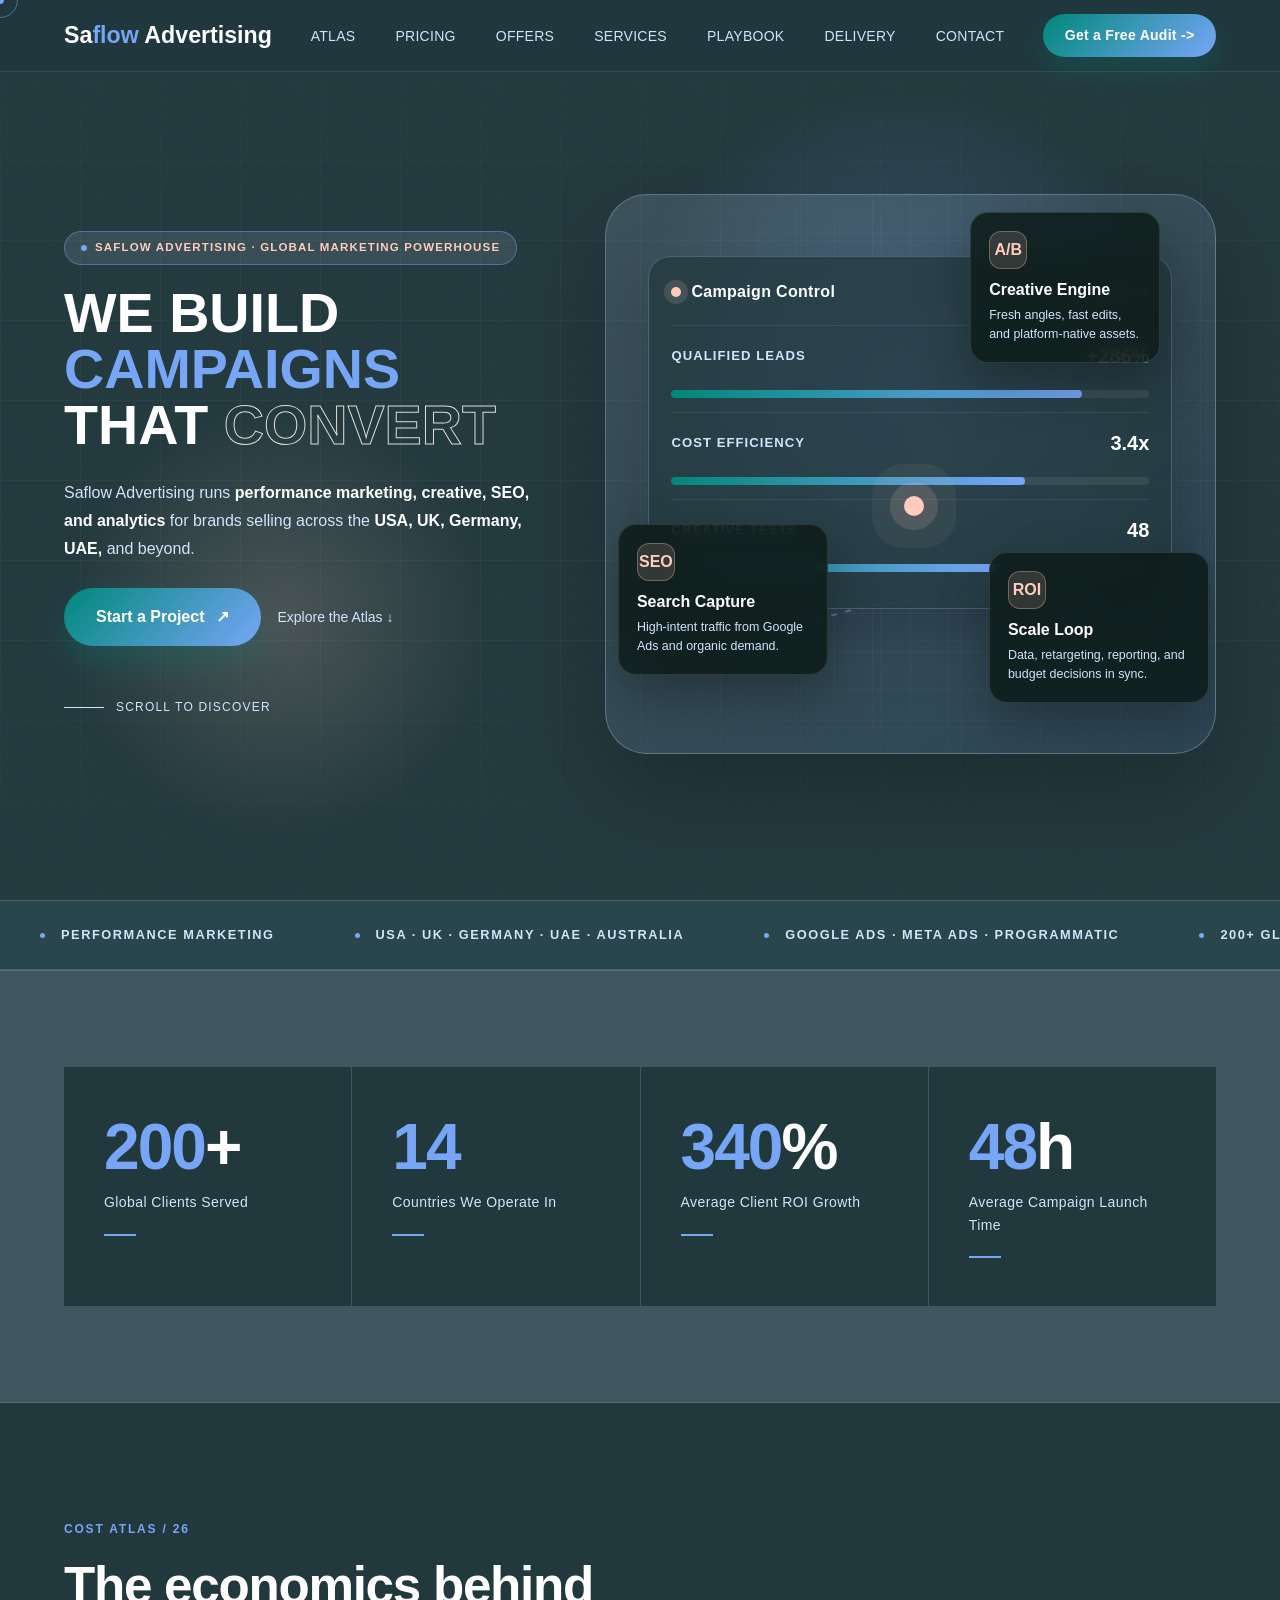
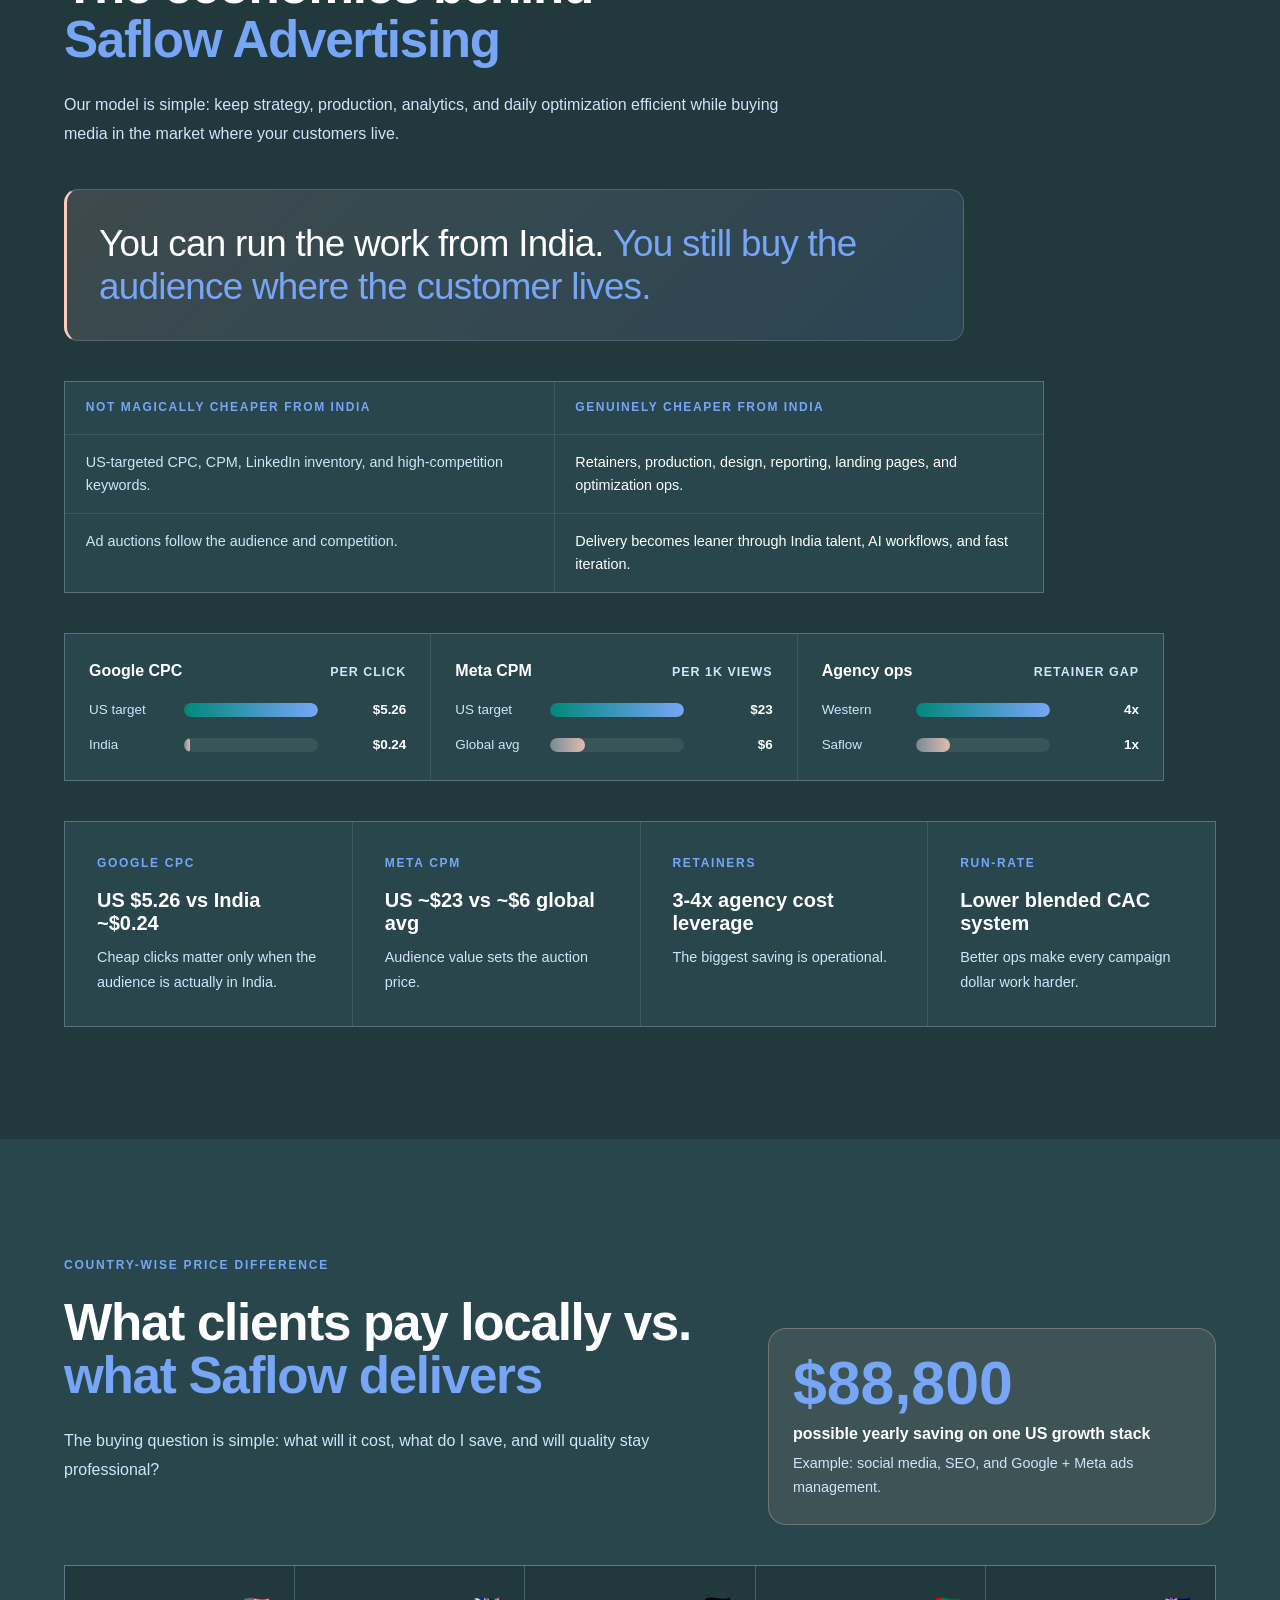
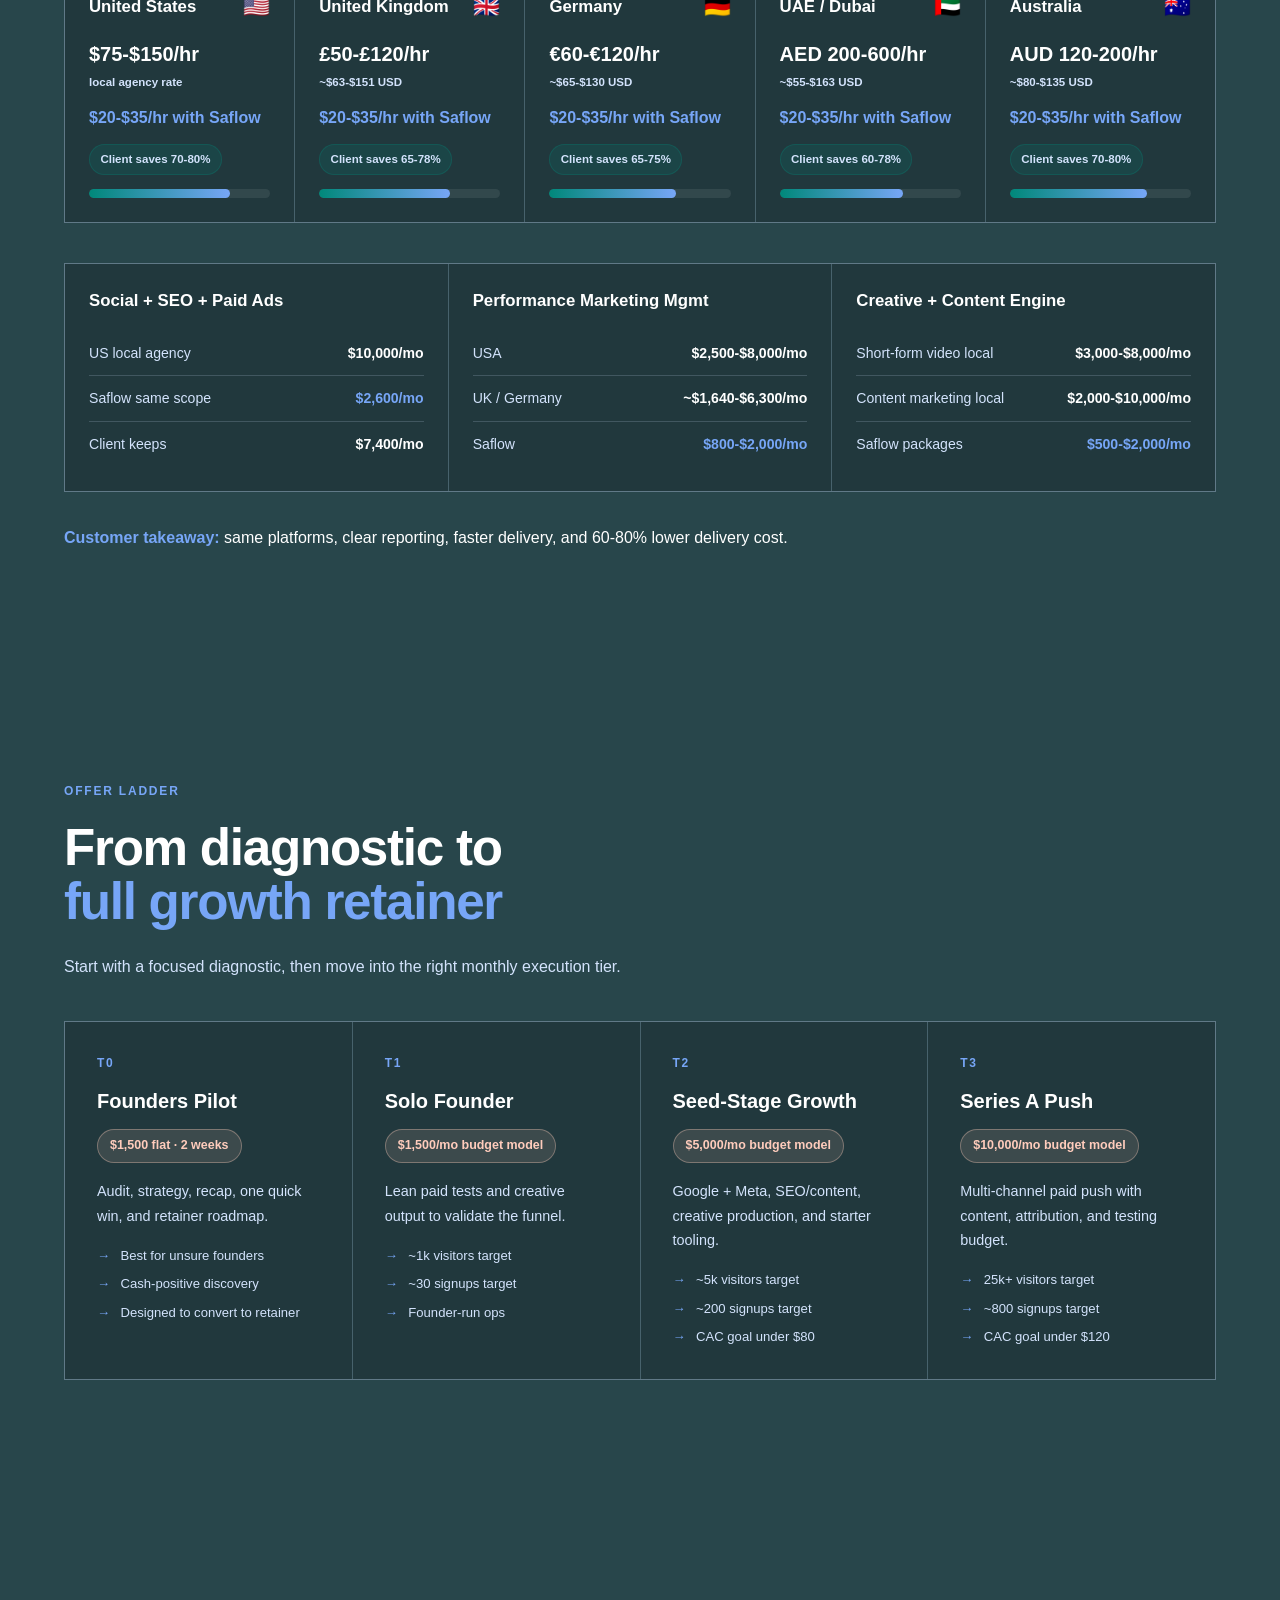
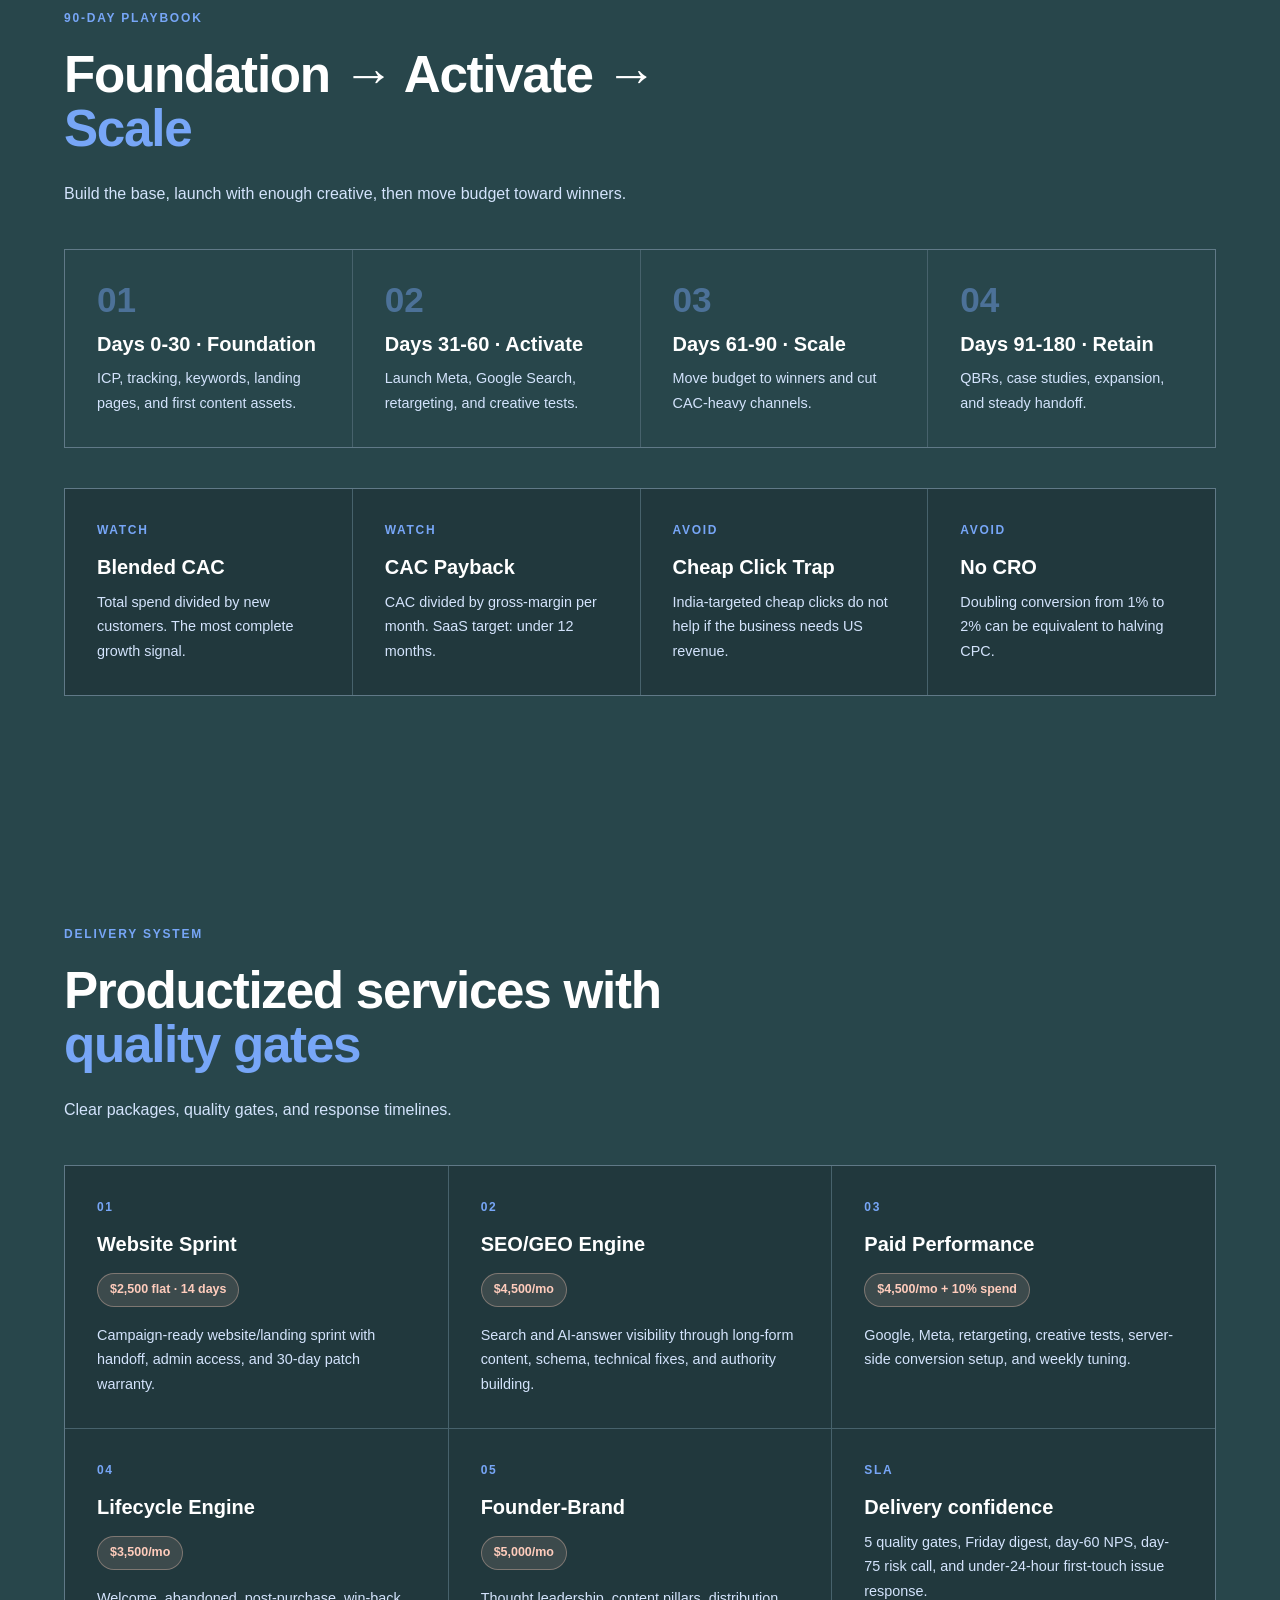
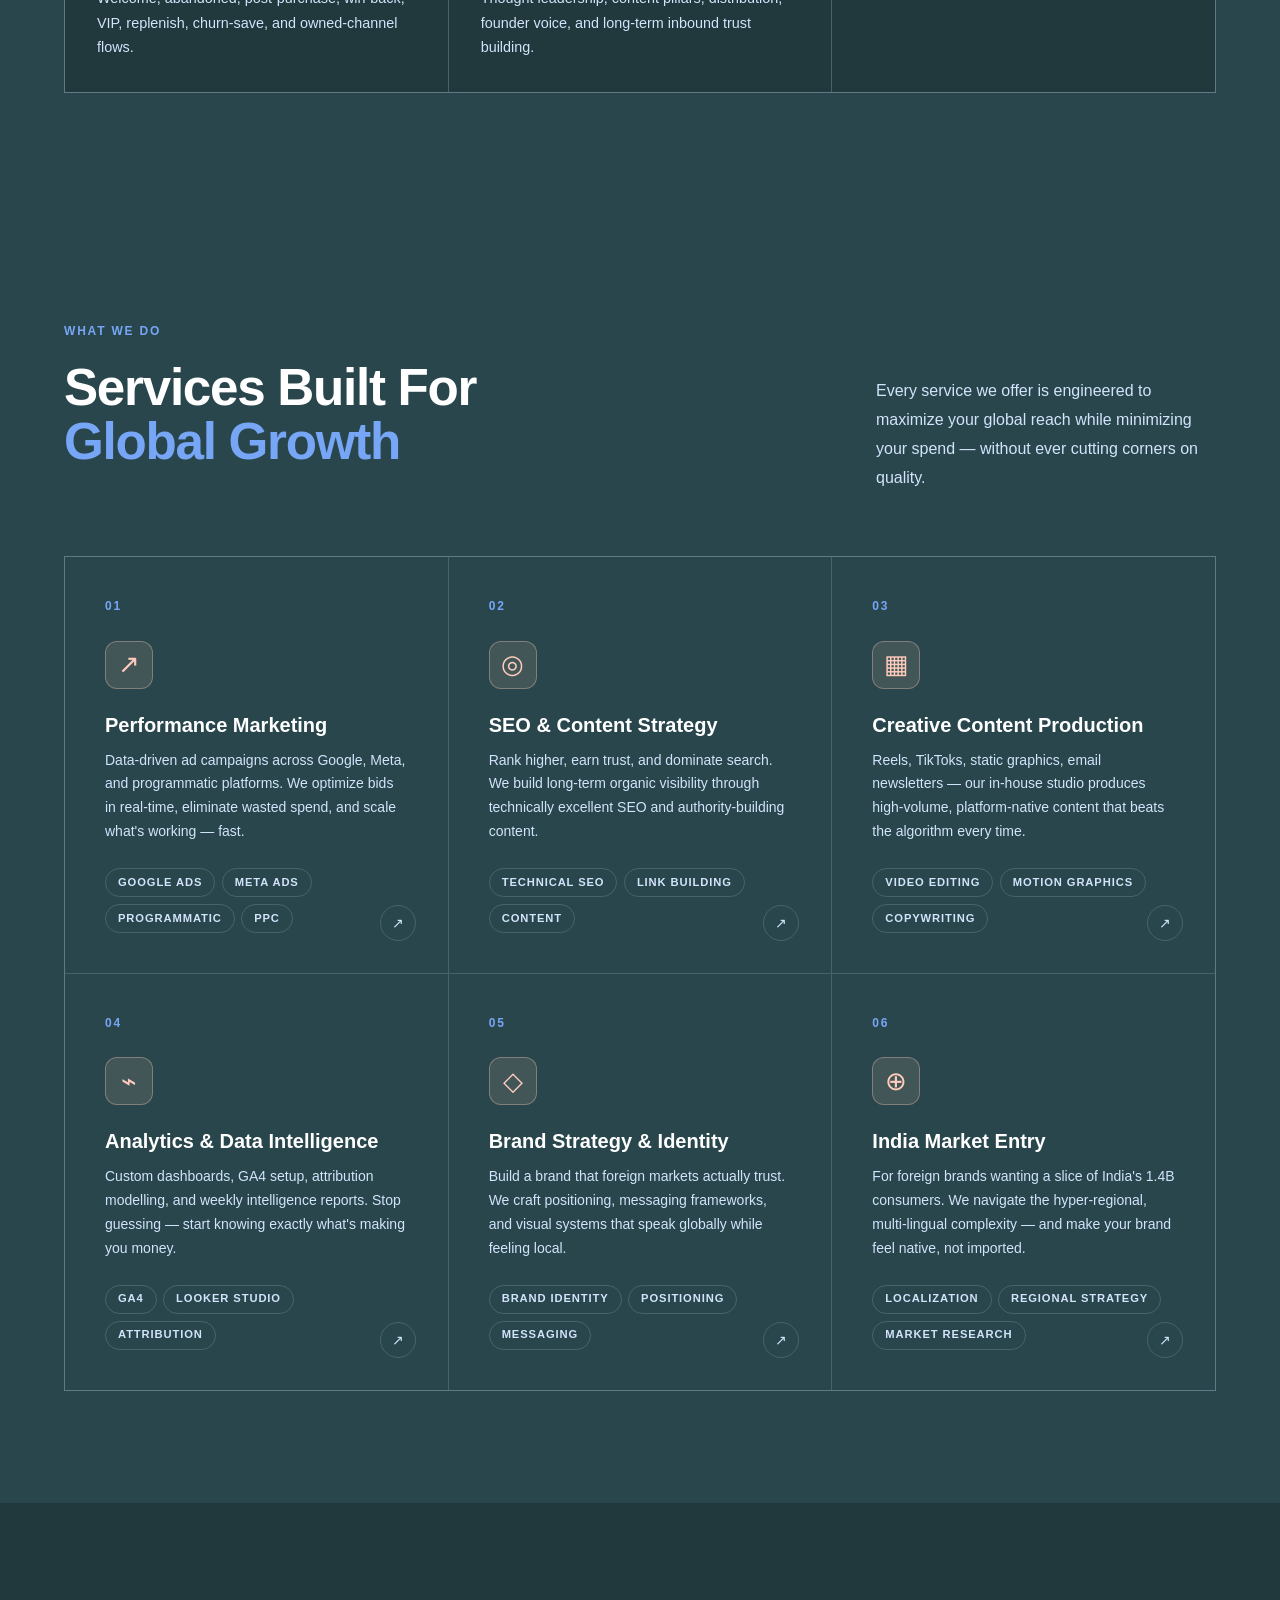
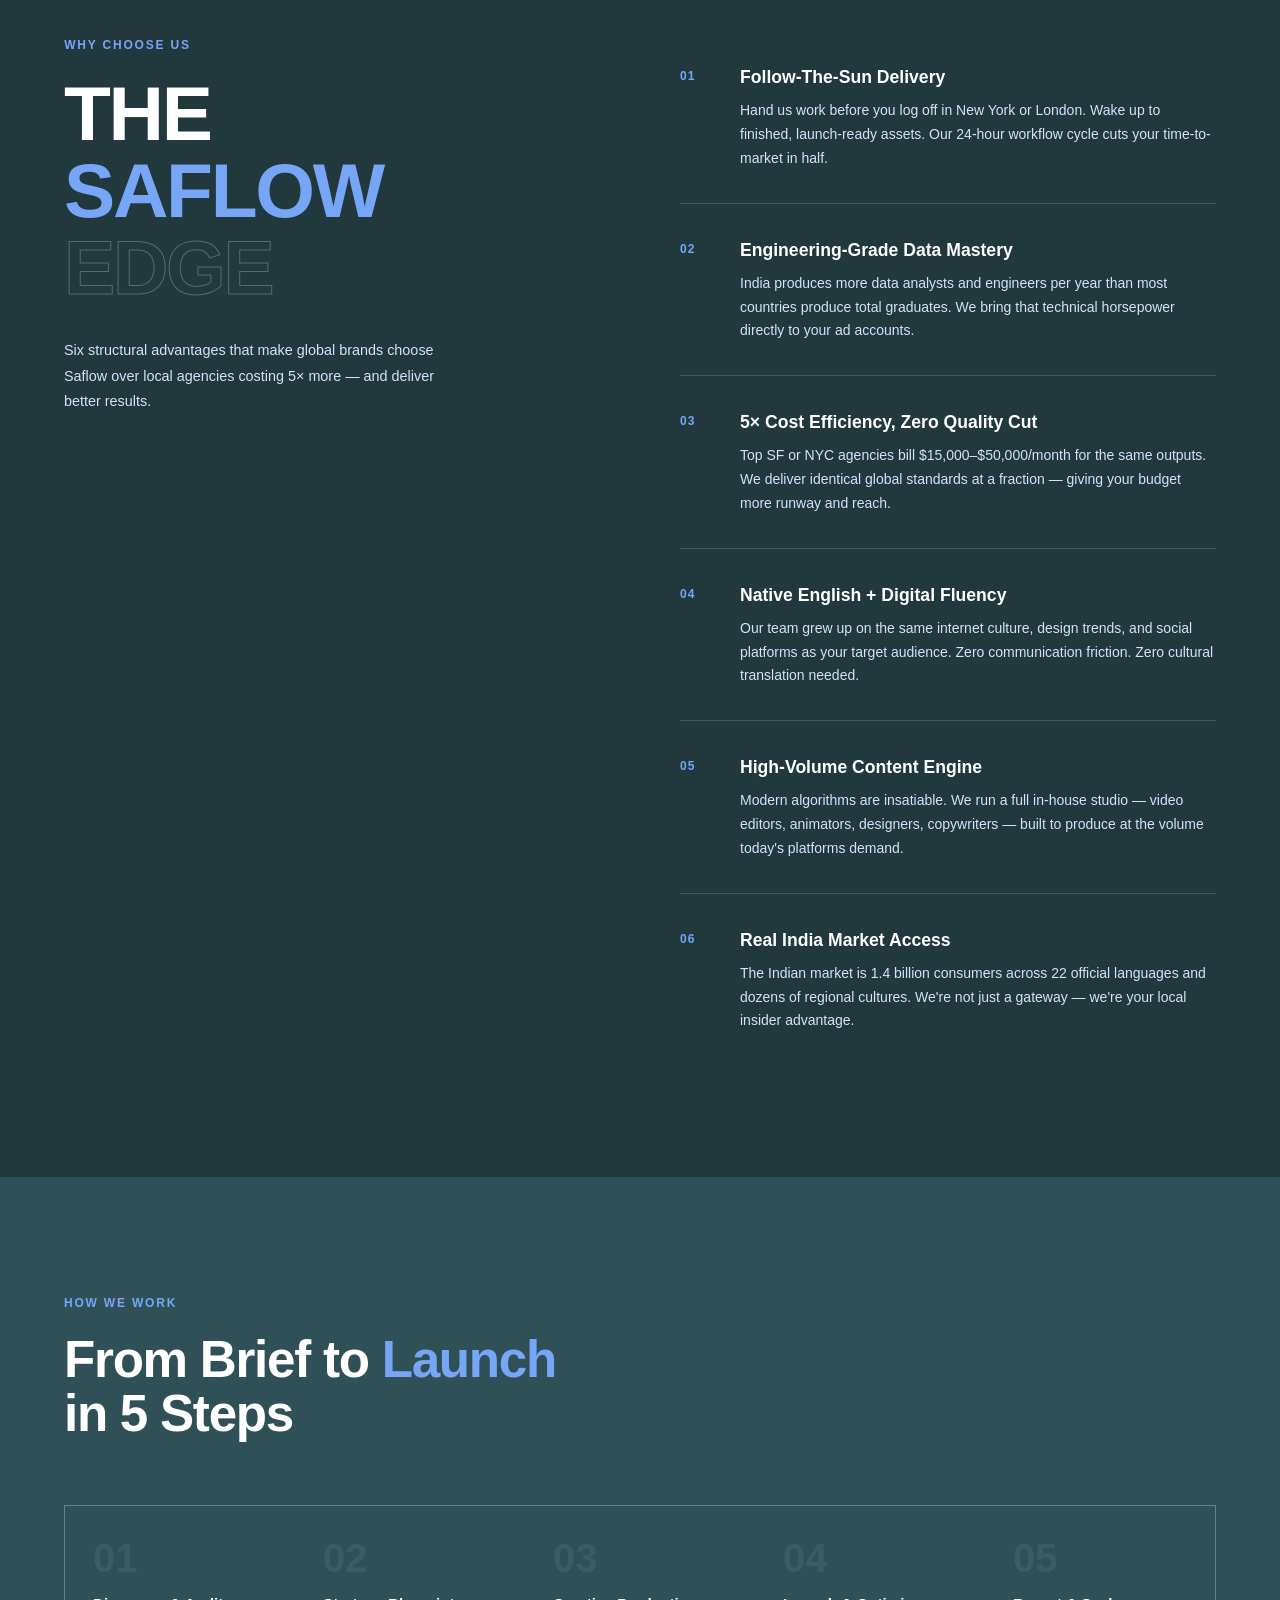
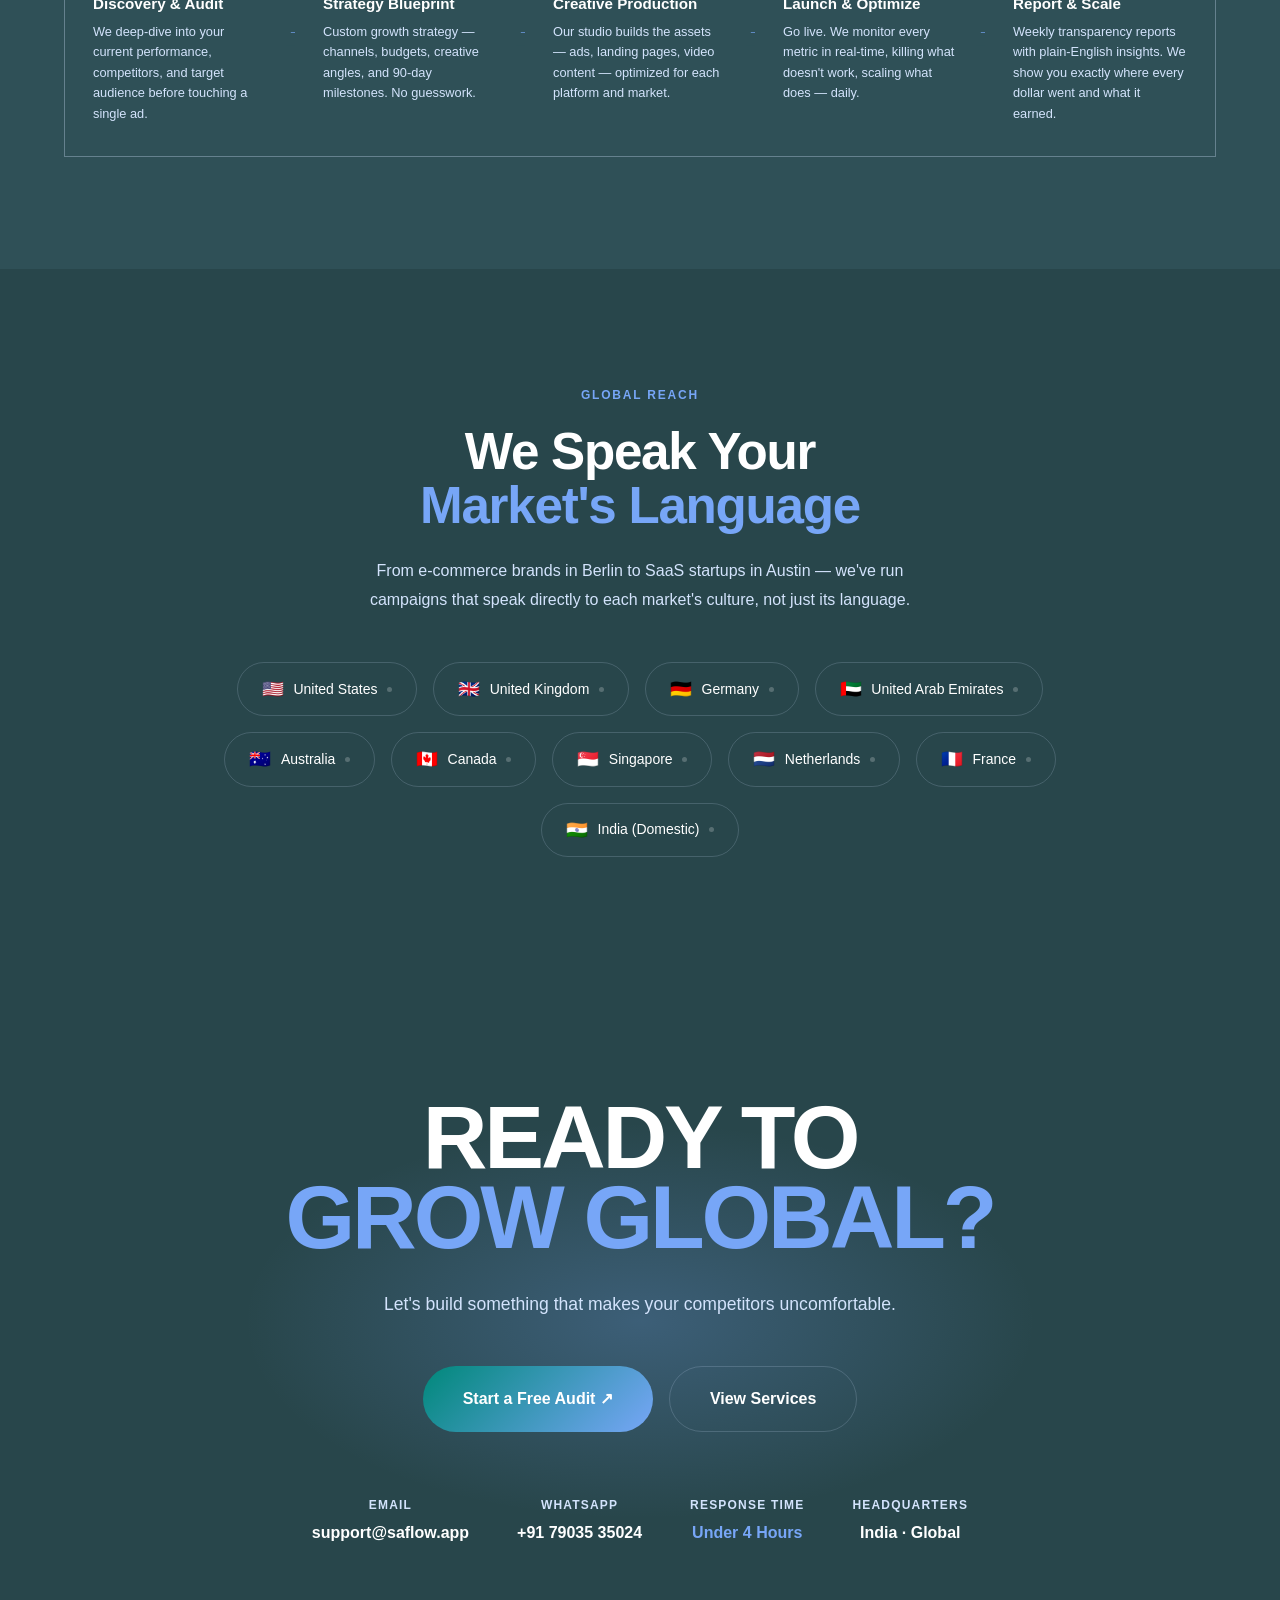
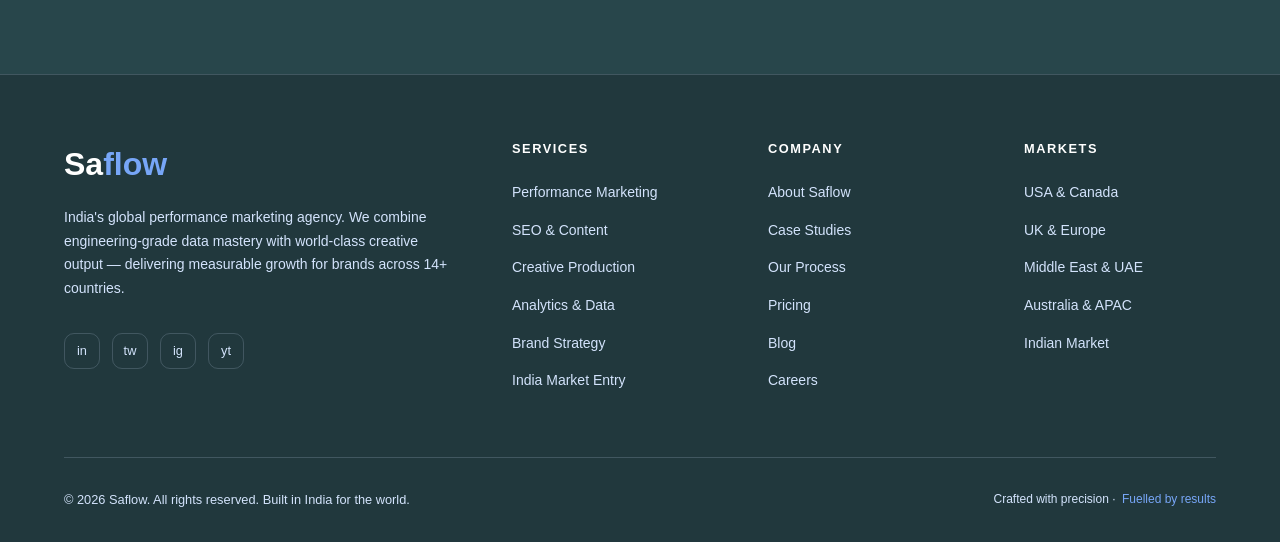
==== commit 54475cdf: "Simplify ads page and fix mobile menu" ====
--- a/index.html
+++ b/index.html
@@ -8,10 +8,10 @@
 <meta property="og:title" content="Saflow Advertising — Global Performance Marketing Agency"/>
 <meta property="og:description" content="We build campaigns that convert for brands across the USA, UK, Germany, UAE, Australia, and India."/>
 <meta property="og:type" content="website"/>
-<meta property="og:url" content="https://adv.saflow.app/"/>
-<meta property="og:image" content="https://adv.saflow.app/og-image.png"/>
+<meta property="og:url" content="https://ads.saflow.app/"/>
+<meta property="og:image" content="https://ads.saflow.app/og-image.png"/>
 <meta name="theme-color" content="#21383D"/>
-<link rel="canonical" href="https://adv.saflow.app/"/>
+<link rel="canonical" href="https://ads.saflow.app/"/>
 <link rel="icon" type="image/svg+xml" href="favicon.svg"/>
 <link rel="preconnect" href="https://fonts.googleapis.com"/>
 <link rel="preconnect" href="https://fonts.gstatic.com" crossorigin/>
@@ -48,6 +48,15 @@
 .nav-links a:hover{color:var(--txt)}
 .nav-cta{background:linear-gradient(135deg,var(--accent),var(--accent2));color:#fff;border:none;padding:.65rem 1.35rem;font-size:.875rem;font-weight:700;cursor:none;border-radius:999px;text-decoration:none;transition:all .2s;letter-spacing:.02em;box-shadow:0 14px 30px rgba(0,136,122,.24)}
 .nav-cta:hover{background:linear-gradient(135deg,var(--accent-hover),var(--accent));transform:translateY(-1px)}
+.nav-toggle{display:none;width:42px;height:42px;border:1px solid var(--border);border-radius:12px;background:rgba(255,255,255,.06);color:var(--txt);align-items:center;justify-content:center;cursor:pointer}
+.nav-toggle span{position:relative;width:18px;height:2px;background:currentColor;border-radius:999px;transition:background .2s}
+.nav-toggle span::before,.nav-toggle span::after{content:"";position:absolute;left:0;width:18px;height:2px;background:currentColor;border-radius:999px;transition:transform .2s,top .2s}
+.nav-toggle span::before{top:-6px}
+.nav-toggle span::after{top:6px}
+body.nav-open{overflow:hidden}
+body.nav-open .nav-toggle span{background:transparent}
+body.nav-open .nav-toggle span::before{top:0;transform:rotate(45deg)}
+body.nav-open .nav-toggle span::after{top:0;transform:rotate(-45deg)}
 .hero{min-height:100vh;display:flex;align-items:center;padding:7.5rem 5% 4.5rem;position:relative;overflow:hidden}
 .hero-noise{position:absolute;inset:0;opacity:.035;background-image:url("data:image/svg+xml,%3Csvg viewBox='0 0 256 256' xmlns='http://www.w3.org/2000/svg'%3E%3Cfilter id='n'%3E%3CfeTurbulence type='fractalNoise' baseFrequency='0.9' numOctaves='4'/%3E%3C/filter%3E%3Crect width='100%25' height='100%25' filter='url(%23n)'/%3E%3C/svg%3E");background-size:200px}
 .hero-grid{position:absolute;inset:0;background-image:linear-gradient(rgba(255,255,255,.03) 1px,transparent 1px),linear-gradient(90deg,rgba(255,255,255,.03) 1px,transparent 1px);background-size:80px 80px;mask-image:linear-gradient(to bottom,transparent 0%,black 30%,black 70%,transparent 100%)}
@@ -274,7 +283,7 @@
 .reveal-left{opacity:0;transform:translateX(-40px);transition:opacity .7s ease,transform .7s ease}
 .reveal-left.visible{opacity:1;transform:translateX(0)}
 @media(max-width:1024px){.hero-inner{grid-template-columns:1fr}.hero-visual{min-height:430px;max-width:680px}.services-grid{grid-template-columns:repeat(2,1fr)}.atlas-grid,.atlas-grid.two,.atlas-grid.four,.playbook-steps,.money-graph,.pricing-intro,.service-price-grid{grid-template-columns:repeat(2,1fr)}.country-savings-grid{grid-template-columns:repeat(3,1fr)}.why-grid{grid-template-columns:1fr;gap:3rem}.why-left{position:static}.process-steps{grid-template-columns:repeat(3,1fr)}.process-step:nth-child(3)::after{display:none}.footer-top{grid-template-columns:1fr 1fr}}
-@media(max-width:768px){body{cursor:auto}.cursor,.cursor-ring{display:none}nav{height:64px;padding:0 1rem}.nav-links{display:none}.nav-cta{padding:.55rem .9rem;font-size:.78rem}.nav-logo{font-size:1.05rem;white-space:normal;line-height:1.05}.section{padding:4.5rem 1.2rem}.stats-section{grid-template-columns:repeat(2,1fr);padding:3rem 1.2rem}.stat-box{padding:1.5rem}.services-grid,.atlas-grid,.atlas-grid.two,.atlas-grid.four,.playbook-steps,.comparison-grid,.money-graph,.pricing-intro,.country-savings-grid,.service-price-grid{grid-template-columns:1fr}.topics-grid{grid-template-columns:1fr}.process-steps{grid-template-columns:1fr}.process-step::after{display:none}.services-header{flex-direction:column;align-items:flex-start}.footer-top{grid-template-columns:1fr}.hero-sub-row{flex-direction:column;align-items:flex-start}.hero-actions{align-items:stretch;width:100%}.hero-actions a{justify-content:center;width:100%}.hero{min-height:auto;padding:6rem 1.2rem 3rem}.hero-inner{gap:2rem}.hero-copy{max-width:none}.hero-badge{width:100%;font-size:.64rem;line-height:1.3;white-space:normal}.hero-headline{font-size:clamp(2.45rem,13vw,4rem);max-width:100%}.hero-desc{font-size:.95rem}.hero-scroll{display:none}.hero-visual{min-height:360px;max-width:none}.ad-dashboard{left:4%;right:4%;top:5%;padding:16px}.metric-row{grid-template-columns:1fr 62px;gap:10px}.ad-card{padding:14px}.ad-card.search{left:4%;bottom:18%;width:175px}.ad-card.social{right:4%;bottom:2%;width:178px}.ad-card.creative{right:4%;top:0;width:165px}.money-row{grid-template-columns:64px 1fr 62px;gap:.5rem}.footer-bottom{align-items:flex-start}}
+@media(max-width:768px){body{cursor:auto}.cursor,.cursor-ring{display:none}nav{height:64px;padding:0 1rem}.nav-toggle{display:flex}.nav-links{position:fixed;left:1rem;right:1rem;top:74px;display:flex;flex-direction:column;gap:0;padding:.6rem;border:1px solid var(--border);border-radius:18px;background:rgba(33,56,61,.98);box-shadow:0 24px 70px rgba(0,0,0,.35);transform:translateY(-12px);opacity:0;pointer-events:none;transition:opacity .2s,transform .2s}.nav-links a{padding:.85rem 1rem;border-radius:12px}.nav-links a:hover{background:rgba(255,255,255,.06)}body.nav-open .nav-links{opacity:1;pointer-events:auto;transform:translateY(0)}.nav-cta{padding:.55rem .9rem;font-size:.78rem}.nav-logo{font-size:1.05rem;white-space:normal;line-height:1.05}.section{padding:4.5rem 1.2rem}.stats-section{grid-template-columns:repeat(2,1fr);padding:3rem 1.2rem}.stat-box{padding:1.5rem}.services-grid,.atlas-grid,.atlas-grid.two,.atlas-grid.four,.playbook-steps,.comparison-grid,.money-graph,.pricing-intro,.country-savings-grid,.service-price-grid{grid-template-columns:1fr}.topics-grid{grid-template-columns:1fr}.process-steps{grid-template-columns:1fr}.process-step::after{display:none}.services-header{flex-direction:column;align-items:flex-start}.footer-top{grid-template-columns:1fr}.hero-sub-row{flex-direction:column;align-items:flex-start}.hero-actions{align-items:stretch;width:100%}.hero-actions a{justify-content:center;width:100%}.hero{min-height:auto;padding:6rem 1.2rem 3rem}.hero-inner{gap:2rem}.hero-copy{max-width:none}.hero-badge{width:100%;font-size:.64rem;line-height:1.3;white-space:normal}.hero-headline{font-size:clamp(2.45rem,13vw,4rem);max-width:100%}.hero-desc{font-size:.95rem}.hero-scroll{display:none}.hero-visual{min-height:360px;max-width:none}.ad-dashboard{left:4%;right:4%;top:5%;padding:16px}.metric-row{grid-template-columns:1fr 62px;gap:10px}.ad-card{padding:14px}.ad-card.search{left:4%;bottom:18%;width:175px}.ad-card.social{right:4%;bottom:2%;width:178px}.ad-card.creative{right:4%;top:0;width:165px}.money-row{grid-template-columns:64px 1fr 62px;gap:.5rem}.footer-bottom{align-items:flex-start}}
 @media(max-width:480px){.nav-cta{display:none}.hero-visual{display:none}.hero-headline{font-size:clamp(2.35rem,15vw,3.5rem)}.stats-section{grid-template-columns:1fr}.money-item,.atlas-card,.service-price-card,.country-saving-card{padding:1.25rem}.price-compare-row{grid-template-columns:1fr}.price-compare-row span:last-child{text-align:left}.cta-actions a{width:100%;justify-content:center}}
 </style>
 </head>
@@ -283,6 +292,7 @@
 <div class="cursor-ring" id="cursorRing"></div>
 <nav>
   <a href="https://saflow.app/" class="nav-logo">Sa<span>flow</span> Advertising</a>
+  <button class="nav-toggle" id="navToggle" type="button" aria-label="Toggle menu" aria-expanded="false"><span></span></button>
   <ul class="nav-links">
     <li><a href="#atlas">Atlas</a></li>
     <li><a href="#pricing">Pricing</a></li>
@@ -301,7 +311,7 @@
       <div class="hero-badge">Saflow Advertising · Global Marketing Powerhouse</div>
       <h1 class="hero-headline">WE BUILD<br/><span class="line-orange">CAMPAIGNS</span><br/>THAT <span class="line-outline">CONVERT</span></h1>
       <div class="hero-sub-row">
-        <p class="hero-desc">Saflow Advertising is a <strong>data-driven performance marketing agency</strong> built for global brands. We bring the precision of Indian tech talent and the ambition of world-class strategy — delivering results for clients across the <strong>USA, UK, Germany, UAE,</strong> and beyond.</p>
+        <p class="hero-desc">Saflow Advertising runs <strong>performance marketing, creative, SEO, and analytics</strong> for brands selling across the <strong>USA, UK, Germany, UAE,</strong> and beyond.</p>
         <div class="hero-actions">
           <a href="https://saflow.app/?service=advertising#contact" class="btn-primary">Start a Project <span class="arrow">↗</span></a>
           <a href="#atlas" class="btn-ghost">Explore the Atlas ↓</a>
@@ -373,17 +383,17 @@
 <section class="atlas-section section" id="atlas">
   <div class="section-tag reveal">Cost Atlas / 26</div>
   <h2 class="section-title reveal">The economics behind<br/><em>Saflow Advertising</em></h2>
-  <p class="atlas-lead reveal">Our advertising model is built on a simple market truth from the Saflow research folder: India makes strategy, production, analytics, and operations dramatically more efficient, but paid media auctions are priced by the audience you target.</p>
+  <p class="atlas-lead reveal">Our model is simple: keep strategy, production, analytics, and daily optimization efficient while buying media in the market where your customers live.</p>
   <div class="truth-box reveal">
     <p>You can run the work from India. <span>You still buy the audience where the customer lives.</span></p>
   </div>
   <div class="comparison-grid reveal">
     <div class="comparison-head">Not magically cheaper from India</div>
     <div class="comparison-head">Genuinely cheaper from India</div>
-    <div class="comparison-cell">US-targeted Google CPC, Meta CPM, LinkedIn inventory, SaaS/legal/finance keyword bids, and global SaaS tools.</div>
-    <div class="comparison-cell good">Agency retainers, senior hourly execution, content production, design, analytics setup, landing pages, automation, and daily optimization ops.</div>
-    <div class="comparison-cell">The platform auction still sees a US buyer, US competition, and US purchasing power.</div>
-    <div class="comparison-cell good">The delivery engine becomes leaner: India talent, AI workflows, fast iteration, and follow-the-sun shipping.</div>
+    <div class="comparison-cell">US-targeted CPC, CPM, LinkedIn inventory, and high-competition keywords.</div>
+    <div class="comparison-cell good">Retainers, production, design, reporting, landing pages, and optimization ops.</div>
+    <div class="comparison-cell">Ad auctions follow the audience and competition.</div>
+    <div class="comparison-cell good">Delivery becomes leaner through India talent, AI workflows, and fast iteration.</div>
   </div>
   <div class="money-graph reveal">
     <div class="money-item">
@@ -409,10 +419,10 @@
     </div>
   </div>
   <div class="atlas-grid four reveal" style="margin-top:2.5rem">
-    <div class="atlas-card"><div class="atlas-num">Google CPC</div><div class="atlas-name">US $5.26 vs India ~$0.24</div><p class="atlas-desc">The auction gap is real, but only when targeting Indian users. US targeting keeps US auction economics.</p></div>
-    <div class="atlas-card"><div class="atlas-num">Meta CPM</div><div class="atlas-name">US ~$23 vs ~$6 global avg</div><p class="atlas-desc">CPM follows audience value and advertiser demand, not the campaign manager's office location.</p></div>
-    <div class="atlas-card"><div class="atlas-num">Retainers</div><div class="atlas-name">3-4x agency cost leverage</div><p class="atlas-desc">This is where Saflow wins: lower operating cost without lowering campaign standards.</p></div>
-    <div class="atlas-card"><div class="atlas-num">Run-rate</div><div class="atlas-name">Lower blended CAC system</div><p class="atlas-desc">Premium targeting plus efficient operations creates the actual advantage.</p></div>
+    <div class="atlas-card"><div class="atlas-num">Google CPC</div><div class="atlas-name">US $5.26 vs India ~$0.24</div><p class="atlas-desc">Cheap clicks matter only when the audience is actually in India.</p></div>
+    <div class="atlas-card"><div class="atlas-num">Meta CPM</div><div class="atlas-name">US ~$23 vs ~$6 global avg</div><p class="atlas-desc">Audience value sets the auction price.</p></div>
+    <div class="atlas-card"><div class="atlas-num">Retainers</div><div class="atlas-name">3-4x agency cost leverage</div><p class="atlas-desc">The biggest saving is operational.</p></div>
+    <div class="atlas-card"><div class="atlas-num">Run-rate</div><div class="atlas-name">Lower blended CAC system</div><p class="atlas-desc">Better ops make every campaign dollar work harder.</p></div>
   </div>
 </section>
 
@@ -421,12 +431,12 @@
     <div>
       <div class="section-tag reveal">Country-Wise Price Difference</div>
       <h2 class="section-title reveal">What clients pay locally vs.<br/><em>what Saflow delivers</em></h2>
-      <p class="atlas-lead reveal">Most clients do not want an agency history lesson. They want to know: what will this cost, what do I save, and whether the output will still be professional. This section answers that directly.</p>
+      <p class="atlas-lead reveal">The buying question is simple: what will it cost, what do I save, and will quality stay professional?</p>
     </div>
     <div class="pricing-proof reveal">
       <strong>$88,800</strong>
       <span>possible yearly saving on one US growth stack</span>
-      <p>Example scope: social media, SEO, and Google + Meta ads management. Local agency: about $10,000/mo. Saflow: about $2,600/mo.</p>
+      <p>Example: social media, SEO, and Google + Meta ads management.</p>
     </div>
   </div>
   <div class="country-savings-grid reveal">
@@ -486,82 +496,54 @@
       <div class="price-compare-row saflow"><span>Saflow packages</span><span>$500-$2,000/mo</span></div>
     </article>
   </div>
-  <p class="client-line reveal"><strong>Customer takeaway:</strong> Saflow is not positioned as "cheap." It is positioned as a smarter operating model: same platforms, same reporting discipline, faster delivery cycle, and 60-80% lower delivery cost.</p>
+  <p class="client-line reveal"><strong>Customer takeaway:</strong> same platforms, clear reporting, faster delivery, and 60-80% lower delivery cost.</p>
 </section>
 
 <section class="atlas-section alt section" id="offers">
   <div class="section-tag reveal">Offer Ladder</div>
   <h2 class="section-title reveal">From diagnostic to<br/><em>full growth retainer</em></h2>
-  <p class="atlas-lead reveal">The research folder defines a practical ladder: start small with a focused diagnostic, then move into one of three monthly execution tiers depending on stage, market, and budget.</p>
+  <p class="atlas-lead reveal">Start with a focused diagnostic, then move into the right monthly execution tier.</p>
   <div class="atlas-grid four reveal">
     <article class="atlas-card">
       <div class="atlas-num">T0</div>
       <div class="atlas-name">Founders Pilot</div>
       <div class="price-pill">$1,500 flat · 2 weeks</div>
-      <p class="atlas-desc">Audit, strategy doc, 14-day diagnostic, Loom recap, one quick-win shipped, and roadmap to retainer.</p>
+      <p class="atlas-desc">Audit, strategy, recap, one quick win, and retainer roadmap.</p>
       <ul class="atlas-list"><li>Best for unsure founders</li><li>Cash-positive discovery</li><li>Designed to convert to retainer</li></ul>
     </article>
     <article class="atlas-card">
       <div class="atlas-num">T1</div>
       <div class="atlas-name">Solo Founder</div>
       <div class="price-pill">$1,500/mo budget model</div>
-      <p class="atlas-desc">Lean US-targeted Meta tests, India creative production, lightweight tools, and enough data to validate the funnel.</p>
+      <p class="atlas-desc">Lean paid tests and creative output to validate the funnel.</p>
       <ul class="atlas-list"><li>~1k visitors target</li><li>~30 signups target</li><li>Founder-run ops</li></ul>
     </article>
     <article class="atlas-card">
       <div class="atlas-num">T2</div>
       <div class="atlas-name">Seed-Stage Growth</div>
       <div class="price-pill">$5,000/mo budget model</div>
-      <p class="atlas-desc">Recommended hybrid setup: Google + Meta, India SEO/content, creative production, micro-creator tests, and starter tooling.</p>
+      <p class="atlas-desc">Google + Meta, SEO/content, creative production, and starter tooling.</p>
       <ul class="atlas-list"><li>~5k visitors target</li><li>~200 signups target</li><li>CAC goal under $80</li></ul>
     </article>
     <article class="atlas-card">
       <div class="atlas-num">T3</div>
       <div class="atlas-name">Series A Push</div>
       <div class="price-pill">$10,000/mo budget model</div>
-      <p class="atlas-desc">Multi-channel paid push across Google, Meta, and LinkedIn with stronger content, attribution, and experimentation budgets.</p>
+      <p class="atlas-desc">Multi-channel paid push with content, attribution, and testing budget.</p>
       <ul class="atlas-list"><li>25k+ visitors target</li><li>~800 signups target</li><li>CAC goal under $120</li></ul>
     </article>
   </div>
-</section>
-
-<section class="atlas-section section" id="disciplines">
-  <div class="section-tag reveal">12 Disciplines</div>
-  <h2 class="section-title reveal">A complete map of<br/><em>digital marketing</em></h2>
-  <p class="atlas-lead reveal">The new material maps twelve disciplines. Saflow packages these into a practical growth system instead of treating them as disconnected tactics.</p>
-  <div class="atlas-grid four reveal">
-    <div class="atlas-card"><div class="atlas-num">01</div><div class="atlas-name">SEO · GEO · AEO</div><p class="atlas-desc">Organic visibility across Google, AI answers, entity search, technical SEO, content authority, and schema.</p></div>
-    <div class="atlas-card"><div class="atlas-num">02</div><div class="atlas-name">Paid Search · SEM</div><p class="atlas-desc">Google, Bing, Performance Max, Apple Search, and AI Overview placements for high-intent demand capture.</p></div>
-    <div class="atlas-card"><div class="atlas-num">03</div><div class="atlas-name">Paid Social</div><p class="atlas-desc">Meta, TikTok, YouTube Shorts, LinkedIn, X, Reddit, Pinterest, and Snap creative testing.</p></div>
-    <div class="atlas-card"><div class="atlas-num">04</div><div class="atlas-name">Content Marketing</div><p class="atlas-desc">Pillar content, programmatic SEO, video/audio, newsletter content, and repurposed distribution assets.</p></div>
-    <div class="atlas-card"><div class="atlas-num">05</div><div class="atlas-name">Email Marketing</div><p class="atlas-desc">Lifecycle flows, broadcasts, deliverability, revenue per email, and retention-led owned channels.</p></div>
-    <div class="atlas-card"><div class="atlas-num">06</div><div class="atlas-name">SMS · WhatsApp</div><p class="atlas-desc">Opt-in conversational flows, transactional updates, recovery messages, and India-friendly WhatsApp funnels.</p></div>
-    <div class="atlas-card"><div class="atlas-num">07</div><div class="atlas-name">Influencer · Creator</div><p class="atlas-desc">Micro-creator tests, partnership kits, UGC angles, and social proof engines.</p></div>
-    <div class="atlas-card"><div class="atlas-num">08</div><div class="atlas-name">Affiliate · Partner</div><p class="atlas-desc">Rewardful, PartnerStack, partner recruitment, content kits, fraud monitoring, and recurring partner ops.</p></div>
-    <div class="atlas-card"><div class="atlas-num">09</div><div class="atlas-name">CRO</div><p class="atlas-desc">Landing tests, personalization, heatmaps, checkout improvements, and conversion-rate lift roadmaps.</p></div>
-    <div class="atlas-card"><div class="atlas-num">10</div><div class="atlas-name">Marketing Analytics</div><p class="atlas-desc">GA4, server-side events, attribution, Looker dashboards, BigQuery/Snowflake readiness, and decision reporting.</p></div>
-    <div class="atlas-card"><div class="atlas-num">11</div><div class="atlas-name">Automation</div><p class="atlas-desc">n8n, Make, HubSpot/Customer.io flows, lead scoring, alerts, reporting, and workflow glue.</p></div>
-    <div class="atlas-card"><div class="atlas-num">12</div><div class="atlas-name">PR · Brand · Links</div><p class="atlas-desc">Founder-led PR, podcast tours, digital PR studies, link acquisition, and thought-leadership distribution.</p></div>
-  </div>
-  <table class="mini-table reveal">
-    <thead><tr><th>Best Saflow fit</th><th>Why it matters</th><th>Typical packaging</th></tr></thead>
-    <tbody>
-      <tr><td>SEO/GEO + Content</td><td>High AI leverage, compounding traffic, low delivery cost</td><td>SEO/GEO Engine + Content Engine</td></tr>
-      <tr><td>Paid Search + Paid Social</td><td>Immediate learning, scalable demand, creative testing feedback</td><td>Paid Performance + Creative Sprint</td></tr>
-      <tr><td>Analytics + Automation</td><td>Prevents blind spend and reduces weekly manual work</td><td>Tracking Spine + Automation Layer</td></tr>
-    </tbody>
-  </table>
 </section>
 
 <section class="atlas-section alt section" id="playbook">
   <div class="section-tag reveal">90-Day Playbook</div>
   <h2 class="section-title reveal">Foundation → Activate →<br/><em>Scale</em></h2>
-  <p class="atlas-lead reveal">The playbook from the folder becomes Saflow's campaign operating rhythm: build the infrastructure, activate paid channels with enough creative, then reallocate toward winners.</p>
+  <p class="atlas-lead reveal">Build the base, launch with enough creative, then move budget toward winners.</p>
   <div class="playbook-steps reveal">
-    <div class="playbook-step"><strong>01</strong><div class="atlas-name">Days 0-30 · Foundation</div><p class="atlas-desc">Define ICP, value props, top keywords, GA4, Meta Pixel, server-side events, landing pages, and first SEO/content assets.</p></div>
-    <div class="playbook-step"><strong>02</strong><div class="atlas-name">Days 31-60 · Activate</div><p class="atlas-desc">Launch Meta ads, Google Search, retargeting, and micro-creator outreach with a full creative inventory.</p></div>
-    <div class="playbook-step"><strong>03</strong><div class="atlas-name">Days 61-90 · Scale</div><p class="atlas-desc">Move budget to the top channels, cut anything above CAC target, add a second channel, and expand SEO output.</p></div>
-    <div class="playbook-step"><strong>04</strong><div class="atlas-name">Days 91-180 · Retain</div><p class="atlas-desc">Deliver QBRs, case studies, expansion offers, retention conversations, and producer handoff as retainers stabilize.</p></div>
+    <div class="playbook-step"><strong>01</strong><div class="atlas-name">Days 0-30 · Foundation</div><p class="atlas-desc">ICP, tracking, keywords, landing pages, and first content assets.</p></div>
+    <div class="playbook-step"><strong>02</strong><div class="atlas-name">Days 31-60 · Activate</div><p class="atlas-desc">Launch Meta, Google Search, retargeting, and creative tests.</p></div>
+    <div class="playbook-step"><strong>03</strong><div class="atlas-name">Days 61-90 · Scale</div><p class="atlas-desc">Move budget to winners and cut CAC-heavy channels.</p></div>
+    <div class="playbook-step"><strong>04</strong><div class="atlas-name">Days 91-180 · Retain</div><p class="atlas-desc">QBRs, case studies, expansion, and steady handoff.</p></div>
   </div>
   <div class="atlas-grid four reveal" style="margin-top:2.5rem">
     <div class="atlas-card"><div class="atlas-num">Watch</div><div class="atlas-name">Blended CAC</div><p class="atlas-desc">Total spend divided by new customers. The most complete growth signal.</p></div>
@@ -571,33 +553,10 @@
   </div>
 </section>
 
-<section class="atlas-section section" id="stack">
-  <div class="section-tag reveal">AI Stack & Workflows</div>
-  <h2 class="section-title reveal">A small team with<br/><em>large-team output</em></h2>
-  <p class="atlas-lead reveal">The stack chapter is clear: a tool list is not a stack. Saflow uses named workflows: input, tool chain, human checkpoint, and output.</p>
-  <div class="atlas-grid three reveal">
-    <div class="atlas-card"><div class="atlas-num">Reasoning</div><div class="atlas-name">ChatGPT · Claude · Perplexity</div><p class="atlas-desc">Strategy briefs, research, content outlines, custom brand voice, and campaign analysis.</p></div>
-    <div class="atlas-card"><div class="atlas-num">Production</div><div class="atlas-name">Cursor · Framer · Webflow</div><p class="atlas-desc">Landing pages, prototypes, website fixes, and campaign-specific pages shipped quickly.</p></div>
-    <div class="atlas-card"><div class="atlas-num">Creative</div><div class="atlas-name">Canva · Midjourney · Runway</div><p class="atlas-desc">50 ad-variant prompts, visual concepts, short-form clips, and platform exports.</p></div>
-    <div class="atlas-card"><div class="atlas-num">Outbound</div><div class="atlas-name">Apollo · Clay · Smartlead</div><p class="atlas-desc">Signals, enrichment, personalization, LinkedIn touchpoints, cold email, and pipeline routing.</p></div>
-    <div class="atlas-card"><div class="atlas-num">Automation</div><div class="atlas-name">n8n · Make · Notion · Linear</div><p class="atlas-desc">Intake triage, reporting, alerts, project tickets, SOPs, and client operations.</p></div>
-    <div class="atlas-card"><div class="atlas-num">Analytics</div><div class="atlas-name">GA4 · Looker · PostHog</div><p class="atlas-desc">Tracking truth, weekly reporting digest, dashboard freshness, and decision-ready metrics.</p></div>
-  </div>
-  <table class="mini-table reveal">
-    <thead><tr><th>Named workflow</th><th>Chain</th><th>Output</th></tr></thead>
-    <tbody>
-      <tr><td>Content Engine</td><td>Voice memo → Claude → blog → Shorts → scheduler</td><td>1 recording becomes 12 native pieces</td></tr>
-      <tr><td>Creative Production</td><td>Brief → Claude prompts → visuals/video → Canva export</td><td>Platform-ready ad variants</td></tr>
-      <tr><td>Reporting Digest</td><td>GA4 → Looker → Claude → Loom/email</td><td>Weekly plain-English performance narrative</td></tr>
-      <tr><td>Inbound Triage</td><td>Form → n8n → Notion/Linear → welcome email</td><td>No enquiry falls through the cracks</td></tr>
-    </tbody>
-  </table>
-</section>
-
 <section class="atlas-section alt section" id="delivery">
   <div class="section-tag reveal">Delivery System</div>
   <h2 class="section-title reveal">Productized services with<br/><em>quality gates</em></h2>
-  <p class="atlas-lead reveal">The delivery chapter adds the operational backbone: five productized services, a client lifecycle, quality gates, and escalation response times.</p>
+  <p class="atlas-lead reveal">Clear packages, quality gates, and response timelines.</p>
   <div class="atlas-grid reveal">
     <article class="atlas-card"><div class="atlas-num">01</div><div class="atlas-name">Website Sprint</div><div class="price-pill">$2,500 flat · 14 days</div><p class="atlas-desc">Campaign-ready website/landing sprint with handoff, admin access, and 30-day patch warranty.</p></article>
     <article class="atlas-card"><div class="atlas-num">02</div><div class="atlas-name">SEO/GEO Engine</div><div class="price-pill">$4,500/mo</div><p class="atlas-desc">Search and AI-answer visibility through long-form content, schema, technical fixes, and authority building.</p></article>
@@ -653,17 +612,6 @@
     </div>
   </div>
 </section>
-<section class="topics-section section" id="topics">
-  <div class="section-tag reveal">Content That Catches Eyes</div><h2 class="section-title reveal">The Ideas That Make<br/><em>Clients Come to You</em></h2>
-  <div class="topics-grid">
-    <div class="topic-card reveal"><div class="topic-icon-wrap">🔥</div><div><h4 class="topic-title">Why Your Western Agency Is Overcharging You</h4><p class="topic-desc">A direct, honest breakdown that speaks to client pain — and positions Saflow as the smarter alternative.</p></div></div>
-    <div class="topic-card reveal" style="transition-delay:.1s"><div class="topic-icon-wrap">📊</div><div><h4 class="topic-title">Real Campaign Breakdowns With Actual ROI</h4><p class="topic-desc">Show real numbers. $10K budget → $67K revenue. Proof beats any promise.</p></div></div>
-    <div class="topic-card reveal" style="transition-delay:.1s"><div class="topic-icon-wrap">🌏</div><div><h4 class="topic-title">Mistakes Foreign Brands Make Entering India</h4><p class="topic-desc">Insider knowledge that positions Saflow as the expert guide — attracting inbound from global companies.</p></div></div>
-    <div class="topic-card reveal" style="transition-delay:.2s"><div class="topic-icon-wrap">🤖</div><div><h4 class="topic-title">What's Actually Working in Paid Ads This Month</h4><p class="topic-desc">Real-time trend breakdowns signal that we're current, agile, and always ahead of the algorithm.</p></div></div>
-    <div class="topic-card reveal" style="transition-delay:.2s"><div class="topic-icon-wrap">💰</div><div><h4 class="topic-title">Radical Transparency: Our Pricing, Explained</h4><p class="topic-desc">Posting transparent pricing builds instant trust. It filters bad-fit clients and attracts serious buyers.</p></div></div>
-    <div class="topic-card reveal" style="transition-delay:.3s"><div class="topic-icon-wrap">⚡</div><div><h4 class="topic-title">How We Deliver Results in 48 Hours</h4><p class="topic-desc">Behind-the-scenes process content that showcases our speed, workflow, and relentless execution.</p></div></div>
-  </div>
-</section>
 <section class="cta-section" id="contact">
   <div class="cta-glow"></div><h2 class="cta-headline reveal">READY TO<br/><span class="line2">GROW GLOBAL?</span></h2>
   <p class="cta-sub reveal">Let's build something that makes your competitors uncomfortable.</p>
@@ -685,6 +633,18 @@
   <div class="footer-bottom"><p class="footer-copy">© 2026 Saflow. All rights reserved. Built in India for the world.</p><div class="footer-badge">Crafted with precision · <span>Fuelled by results</span></div></div>
 </footer>
 <script>
+const navToggle=document.getElementById('navToggle');
+const navLinks=document.querySelector('.nav-links');
+if(navToggle&&navLinks){
+  navToggle.addEventListener('click',()=>{
+    const open=document.body.classList.toggle('nav-open');
+    navToggle.setAttribute('aria-expanded',open?'true':'false');
+  });
+  navLinks.querySelectorAll('a').forEach(link=>link.addEventListener('click',()=>{
+    document.body.classList.remove('nav-open');
+    navToggle.setAttribute('aria-expanded','false');
+  }));
+}
 const cursor=document.getElementById('cursor');const ring=document.getElementById('cursorRing');let mx=0,my=0,rx=0,ry=0;
 document.addEventListener('mousemove',e=>{mx=e.clientX;my=e.clientY;if(cursor){cursor.style.left=mx+'px';cursor.style.top=my+'px'}});
 function animRing(){rx+=(mx-rx)*0.12;ry+=(my-ry)*0.12;if(ring){ring.style.left=Math.round(rx)+'px';ring.style.top=Math.round(ry)+'px'}requestAnimationFrame(animRing)}animRing();
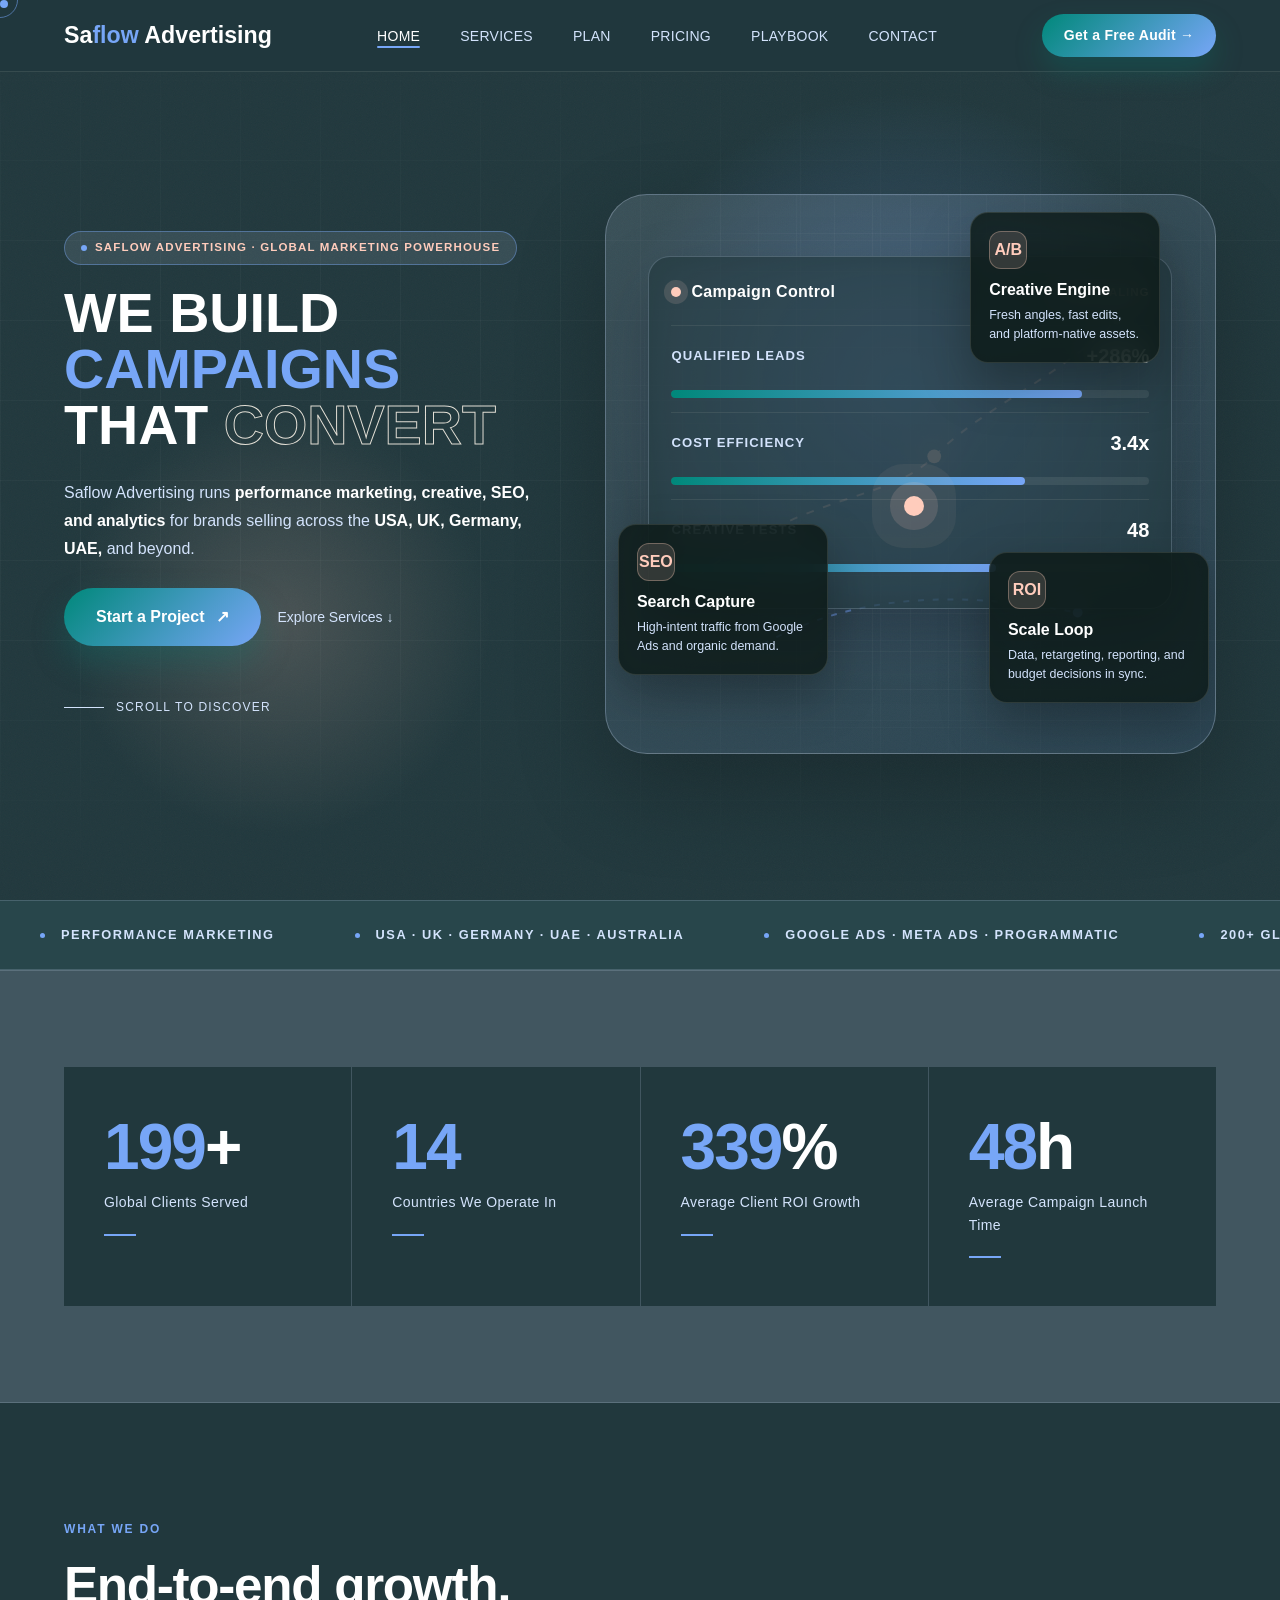
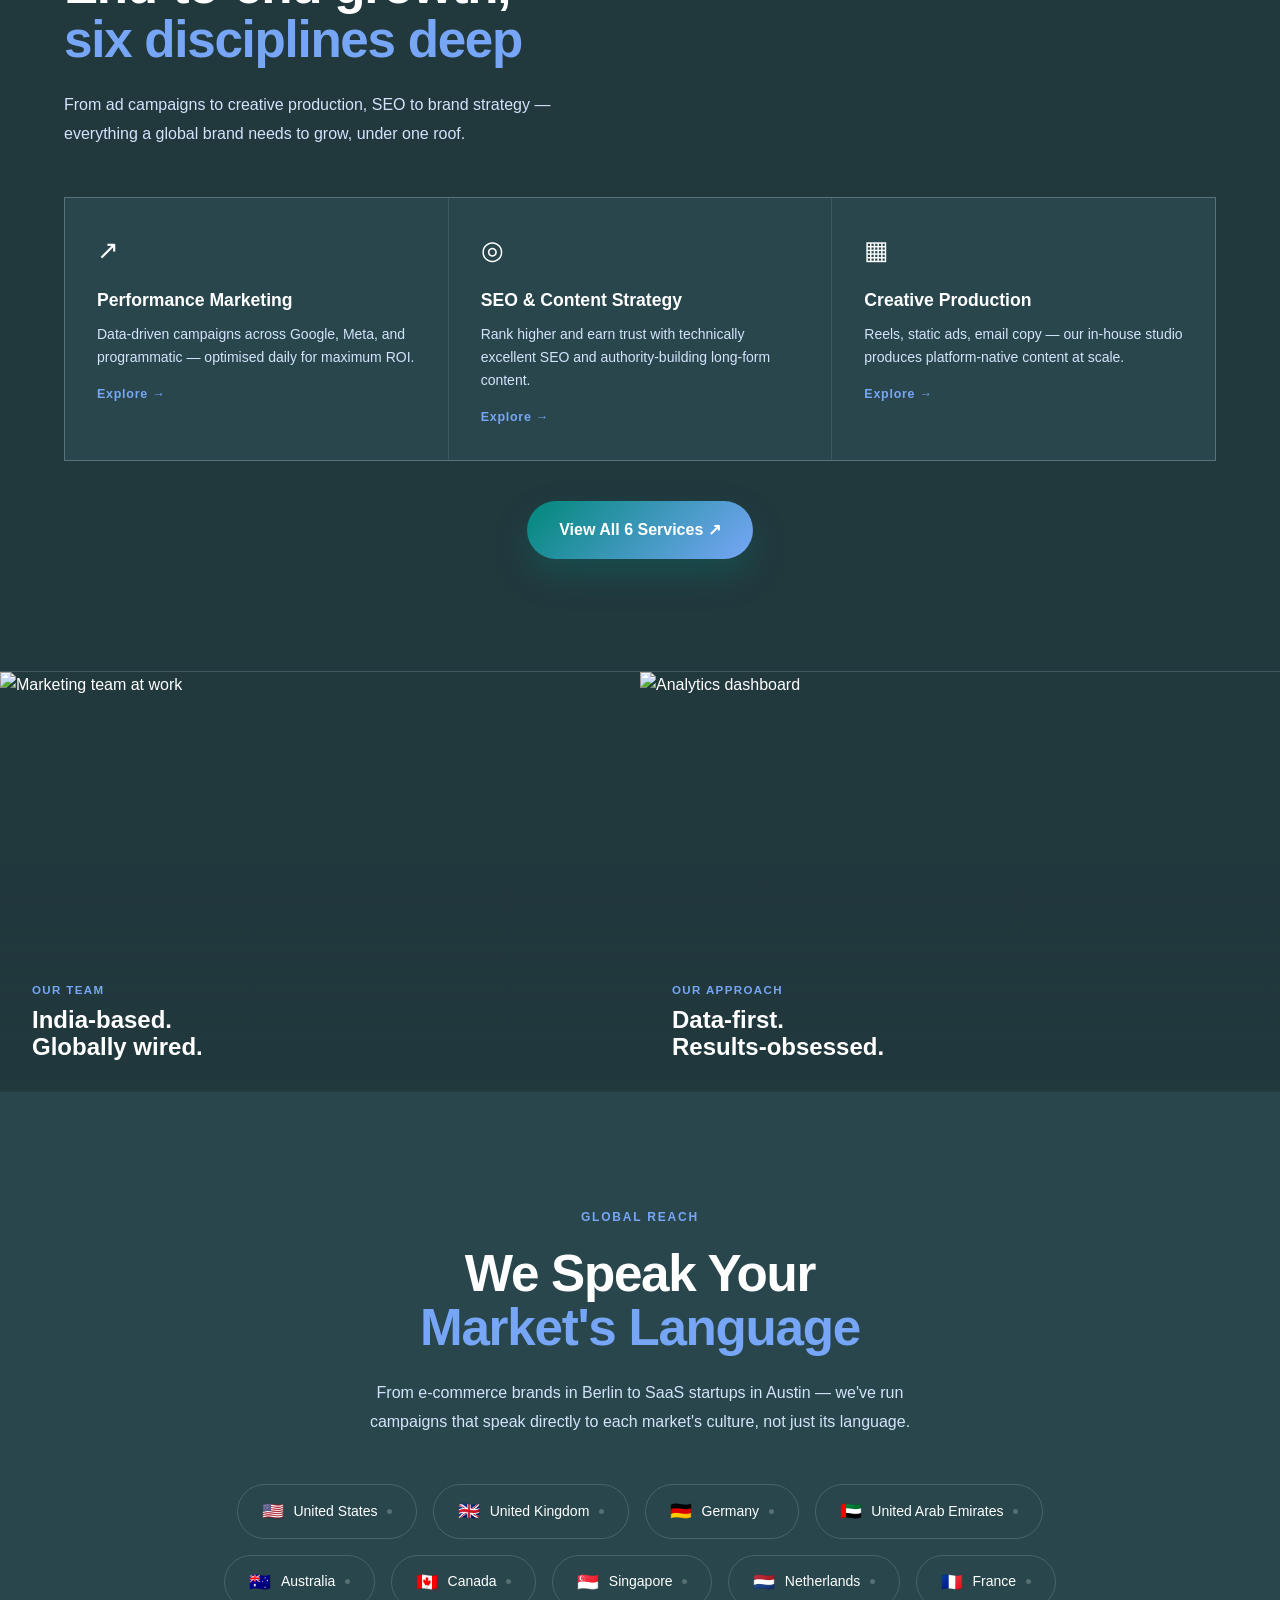
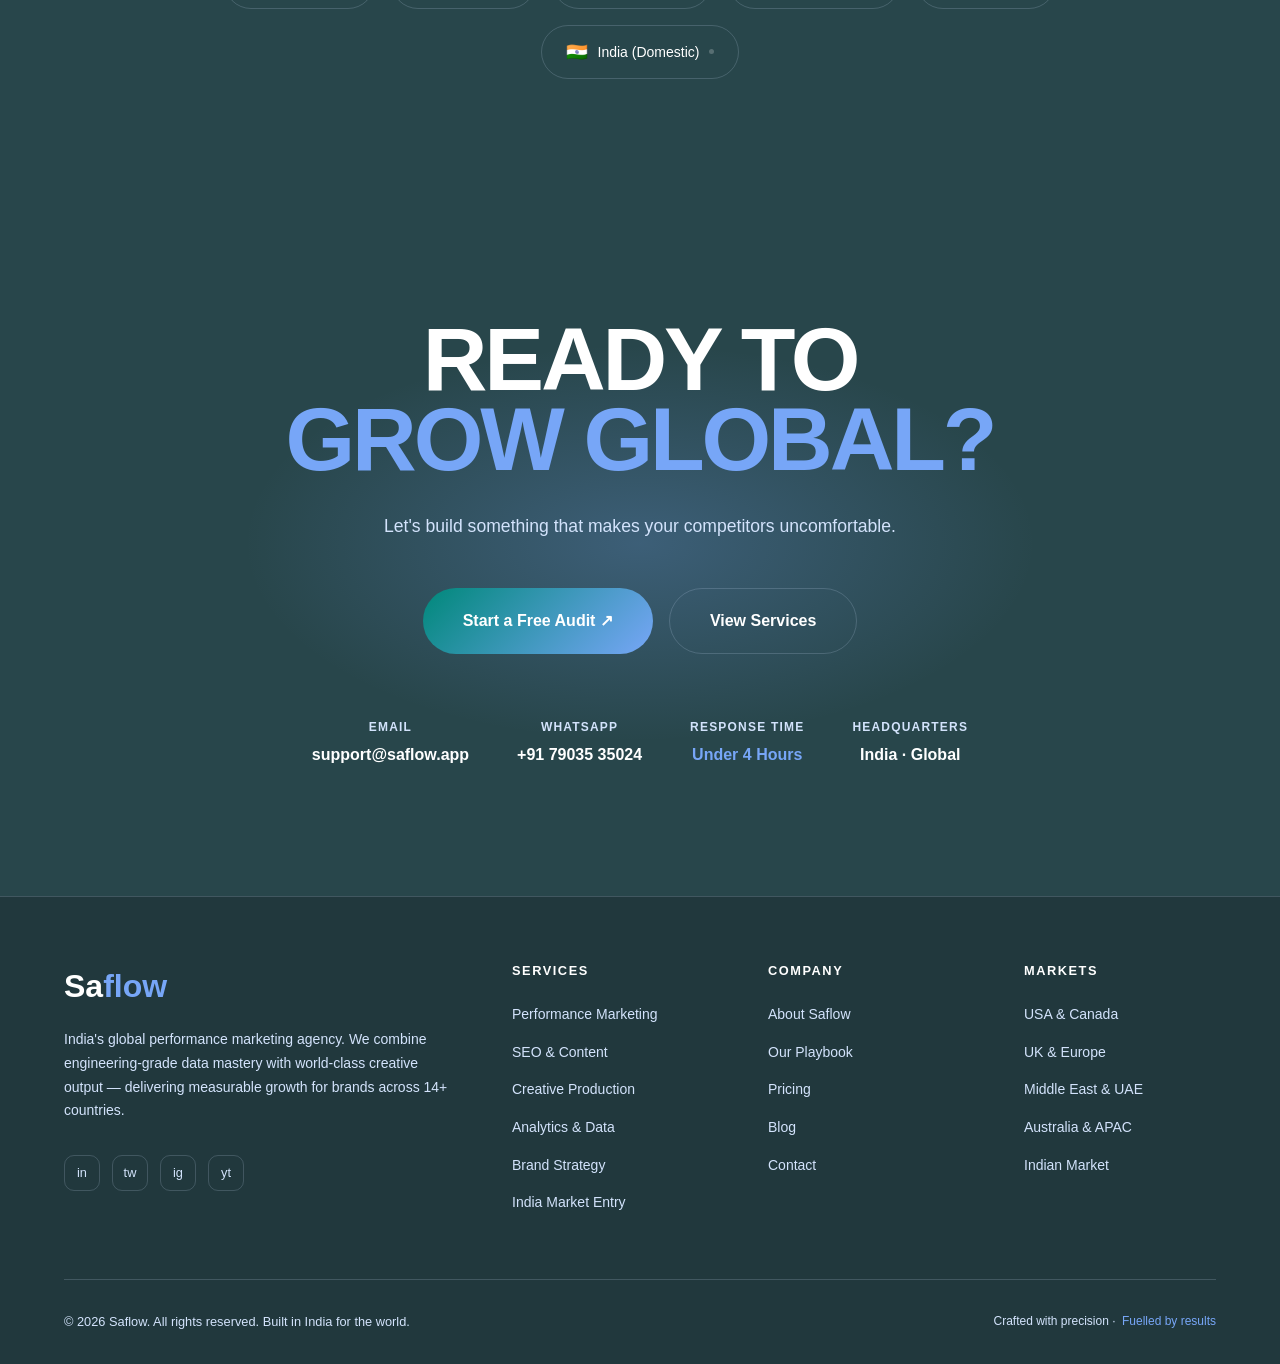
==== commit bac167d6: "complete UI" ====
--- a/index.html
+++ b/index.html
@@ -4,7 +4,7 @@
 <meta charset="UTF-8"/>
 <meta name="viewport" content="width=device-width, initial-scale=1.0"/>
 <title>Saflow Advertising — Global Performance Marketing Agency</title>
-<meta name="description" content="Saflow Advertising is India's global performance marketing agency, helping brands grow with performance marketing, SEO, creative production, analytics, brand strategy, and India market entry support."/>
+<meta name="description" content="Saflow Advertising is India's global performance marketing agency. We build campaigns that convert for brands in the USA, UK, Germany, UAE, Australia, and beyond."/>
 <meta property="og:title" content="Saflow Advertising — Global Performance Marketing Agency"/>
 <meta property="og:description" content="We build campaigns that convert for brands across the USA, UK, Germany, UAE, Australia, and India."/>
 <meta property="og:type" content="website"/>
@@ -15,295 +15,29 @@
 <link rel="icon" type="image/svg+xml" href="favicon.svg"/>
 <link rel="preconnect" href="https://fonts.googleapis.com"/>
 <link rel="preconnect" href="https://fonts.gstatic.com" crossorigin/>
-<link href="https://fonts.googleapis.com/css2?family=Syne:wght@400;500;600;700;800&family=DM+Sans:ital,opsz,wght@0,9..40,300;0,9..40,400;0,9..40,500;1,9..40,300&display=swap" rel="stylesheet"/>
-<style>
-*,*::before,*::after{box-sizing:border-box;margin:0;padding:0}
-:root{
-  --bg:#21383D;
-  --bg2:#28464B;
-  --bg3:#2F5057;
-  --txt:#FFFFFF;
-  --txt2:#D3E3FC;
-  --accent:#00887A;
-  --accent-hover:#006F64;
-  --accent2:#77A6F7;
-  --accent3:#FFCCBC;
-  --border:rgba(211,227,252,0.18);
-  --font-head:Calibri,'Segoe UI',Arial,sans-serif;
-  --font-body:Calibri,'Segoe UI',Arial,sans-serif;
-}
-html{scroll-behavior:smooth;font-size:16px}
-body{background:var(--bg);color:var(--txt);font-family:var(--font-body);overflow-x:hidden;line-height:1.6;cursor:none}
-a{color:inherit}
-.cursor{position:fixed;width:8px;height:8px;background:var(--accent2);border-radius:50%;pointer-events:none;z-index:9999;transform:translate(-50%,-50%)}
-.cursor-ring{position:fixed;width:36px;height:36px;border:1px solid rgba(119,166,247,0.55);border-radius:50%;pointer-events:none;z-index:9998;transform:translate(-50%,-50%);transition:width .3s,height .3s,border-color .3s}
-::-webkit-scrollbar{width:3px}
-::-webkit-scrollbar-track{background:var(--bg)}
-::-webkit-scrollbar-thumb{background:var(--accent);border-radius:2px}
-nav{position:fixed;top:0;left:0;right:0;z-index:100;padding:0 5%;display:flex;align-items:center;justify-content:space-between;height:72px;background:rgba(33,56,61,.9);backdrop-filter:blur(16px);border-bottom:1px solid var(--border)}
-.nav-logo{font-family:var(--font-head);font-size:1.45rem;font-weight:800;letter-spacing:0;color:var(--txt);text-decoration:none;white-space:nowrap}
-.nav-logo span{color:var(--accent2)}
-.nav-links{display:flex;gap:2.5rem;list-style:none}
-.nav-links a{color:var(--txt2);font-size:.875rem;text-decoration:none;font-weight:500;letter-spacing:.02em;text-transform:uppercase;transition:color .2s}
-.nav-links a:hover{color:var(--txt)}
-.nav-cta{background:linear-gradient(135deg,var(--accent),var(--accent2));color:#fff;border:none;padding:.65rem 1.35rem;font-size:.875rem;font-weight:700;cursor:none;border-radius:999px;text-decoration:none;transition:all .2s;letter-spacing:.02em;box-shadow:0 14px 30px rgba(0,136,122,.24)}
-.nav-cta:hover{background:linear-gradient(135deg,var(--accent-hover),var(--accent));transform:translateY(-1px)}
-.nav-toggle{display:none;width:42px;height:42px;border:1px solid var(--border);border-radius:12px;background:rgba(255,255,255,.06);color:var(--txt);align-items:center;justify-content:center;cursor:pointer}
-.nav-toggle span{position:relative;width:18px;height:2px;background:currentColor;border-radius:999px;transition:background .2s}
-.nav-toggle span::before,.nav-toggle span::after{content:"";position:absolute;left:0;width:18px;height:2px;background:currentColor;border-radius:999px;transition:transform .2s,top .2s}
-.nav-toggle span::before{top:-6px}
-.nav-toggle span::after{top:6px}
-body.nav-open{overflow:hidden}
-body.nav-open .nav-toggle span{background:transparent}
-body.nav-open .nav-toggle span::before{top:0;transform:rotate(45deg)}
-body.nav-open .nav-toggle span::after{top:0;transform:rotate(-45deg)}
-.hero{min-height:100vh;display:flex;align-items:center;padding:7.5rem 5% 4.5rem;position:relative;overflow:hidden}
-.hero-noise{position:absolute;inset:0;opacity:.035;background-image:url("data:image/svg+xml,%3Csvg viewBox='0 0 256 256' xmlns='http://www.w3.org/2000/svg'%3E%3Cfilter id='n'%3E%3CfeTurbulence type='fractalNoise' baseFrequency='0.9' numOctaves='4'/%3E%3C/filter%3E%3Crect width='100%25' height='100%25' filter='url(%23n)'/%3E%3C/svg%3E");background-size:200px}
-.hero-grid{position:absolute;inset:0;background-image:linear-gradient(rgba(255,255,255,.03) 1px,transparent 1px),linear-gradient(90deg,rgba(255,255,255,.03) 1px,transparent 1px);background-size:80px 80px;mask-image:linear-gradient(to bottom,transparent 0%,black 30%,black 70%,transparent 100%)}
-.hero-glow{position:absolute;top:10%;right:6%;width:600px;height:600px;background:radial-gradient(circle,rgba(119,166,247,.32),transparent 70%);pointer-events:none}
-.hero-glow2{position:absolute;bottom:7%;left:5%;width:430px;height:430px;background:radial-gradient(circle,rgba(255,204,188,.18),transparent 70%);pointer-events:none}
-.hero-inner{position:relative;z-index:1;width:100%;max-width:1680px;margin:0 auto;display:grid;grid-template-columns:minmax(420px,.78fr) minmax(520px,1fr);gap:clamp(2.5rem,5vw,6rem);align-items:center}
-.hero-copy{max-width:620px}
-.hero-badge{position:relative;display:inline-flex;align-items:center;gap:.5rem;background:rgba(211,227,252,.12);border:1px solid rgba(119,166,247,.42);color:var(--accent3);font-size:.72rem;font-weight:700;letter-spacing:.1em;text-transform:uppercase;padding:.42rem 1rem;border-radius:999px;margin-bottom:1.35rem;animation:fadeUp .8s ease both;width:max-content}
-.hero-badge::before{content:'';width:6px;height:6px;background:var(--accent2);border-radius:50%;animation:pulse 2s infinite}
-@keyframes pulse{0%,100%{opacity:1;transform:scale(1)}50%{opacity:.55;transform:scale(1.4)}}
-.hero-headline{position:relative;font-family:var(--font-head);font-size:clamp(2.8rem,4.35vw,5rem);font-weight:800;line-height:1;letter-spacing:0;color:var(--txt);animation:fadeUp .9s ease .1s both;max-width:620px}
-.hero-headline .line-orange{color:var(--accent2)}
-.hero-headline .line-outline{-webkit-text-stroke:1px rgba(247,241,230,.9);color:transparent}
-.hero-sub-row{position:relative;display:flex;flex-direction:column;align-items:flex-start;margin-top:1.6rem;gap:1.6rem;animation:fadeUp 1s ease .3s both}
-.hero-desc{max-width:540px;color:var(--txt2);font-size:1rem;line-height:1.75;font-weight:300}
-.hero-desc strong{color:var(--txt);font-weight:600}
-.hero-actions{display:flex;flex-direction:row;align-items:center;gap:1rem;flex-wrap:wrap}
-.btn-primary{display:inline-flex;align-items:center;gap:.75rem;background:linear-gradient(135deg,var(--accent),var(--accent2));color:#fff;padding:1rem 2rem;font-size:1rem;font-weight:700;text-decoration:none;border-radius:999px;transition:all .25s;white-space:nowrap;cursor:none;box-shadow:0 16px 34px rgba(0,136,122,.26)}
-.btn-primary:hover{background:linear-gradient(135deg,var(--accent-hover),var(--accent));transform:translateY(-2px);gap:1.25rem}
-.btn-ghost{display:inline-flex;align-items:center;gap:.5rem;color:var(--txt2);font-size:.875rem;text-decoration:none;transition:color .2s;cursor:none}
-.btn-ghost:hover{color:var(--txt)}
-.hero-scroll{position:relative;display:flex;align-items:center;gap:.75rem;color:var(--txt2);font-size:.75rem;letter-spacing:.1em;text-transform:uppercase;margin-top:3.25rem}
-.hero-scroll-line{width:40px;height:1px;background:var(--txt2)}
-.hero-visual{position:relative;min-height:560px;width:100%;max-width:860px;justify-self:center;animation:fadeUp 1s ease .2s both}
-.ad-orbit{position:absolute;inset:0;border:1px solid rgba(211,227,252,.28);border-radius:42px;background:linear-gradient(145deg,rgba(211,227,252,.14),rgba(119,166,247,.12));box-shadow:0 36px 90px rgba(0,0,0,.22);overflow:hidden}
-.ad-orbit::before{content:"";position:absolute;inset:-1px;background:linear-gradient(90deg,transparent,rgba(255,204,188,.5),transparent);height:1px}
-.ad-gridlines{position:absolute;inset:0;background-image:linear-gradient(rgba(255,255,255,.035) 1px,transparent 1px),linear-gradient(90deg,rgba(255,255,255,.035) 1px,transparent 1px);background-size:38px 38px;mask-image:radial-gradient(circle at 50% 46%,black 0 52%,transparent 78%)}
-.ad-dashboard{position:absolute;left:7%;right:7%;top:11%;padding:22px;border:1px solid rgba(211,227,252,.22);border-radius:22px;background:rgba(33,56,61,.76);backdrop-filter:blur(18px);box-shadow:0 28px 64px rgba(0,0,0,.28)}
-.dash-top{display:flex;justify-content:space-between;align-items:center;margin-bottom:20px}
-.dash-brand{display:flex;align-items:center;gap:10px;color:var(--txt);font-weight:800;letter-spacing:.02em}
-.dash-brand i{width:10px;height:10px;border-radius:50%;background:var(--accent3);box-shadow:0 0 0 7px rgba(255,204,188,.14)}
-.dash-live{font-size:.72rem;font-weight:800;letter-spacing:.08em;color:var(--accent3);text-transform:uppercase}
-.metric-row{display:grid;grid-template-columns:1fr 88px;gap:18px;align-items:center;padding:14px 0;border-top:1px solid rgba(247,241,230,.08)}
-.metric-row:first-of-type{border-top:0}
-.metric-name{font-size:.82rem;color:var(--txt2);font-weight:700;text-transform:uppercase;letter-spacing:.08em}
-.metric-value{font-family:var(--font-head);font-size:1.25rem;font-weight:800;color:var(--txt);text-align:right}
-.metric-bar{grid-column:1/-1;height:8px;border-radius:999px;background:rgba(255,255,255,.08);overflow:hidden}
-.metric-bar span{display:block;height:100%;border-radius:inherit;background:linear-gradient(90deg,var(--accent),var(--accent2))}
-.ad-card{position:absolute;border:1px solid rgba(247,241,230,.12);background:rgba(13,27,25,.86);backdrop-filter:blur(14px);border-radius:18px;padding:18px;box-shadow:0 22px 50px rgba(0,0,0,.28)}
-.ad-card h3{font-family:var(--font-head);font-size:1rem;line-height:1.1;margin-bottom:8px}
-.ad-card p{font-size:.78rem;color:var(--txt2);line-height:1.5}
-.ad-card.search{left:2%;bottom:14%;width:210px}
-.ad-card.social{right:1%;bottom:9%;width:220px}
-.ad-card.creative{right:9%;top:3%;width:190px}
-.ad-icon{width:38px;height:38px;border-radius:12px;display:grid;place-items:center;background:rgba(255,204,188,.14);color:var(--accent3);border:1px solid rgba(255,204,188,.32);margin-bottom:12px;font-weight:900}
-.ad-pulse{position:absolute;left:49%;top:54%;width:20px;height:20px;border-radius:50%;background:var(--accent3);box-shadow:0 0 0 14px rgba(255,204,188,.14),0 0 0 32px rgba(255,204,188,.06)}
-.ad-path{position:absolute;inset:0;pointer-events:none}
-.ad-path svg{width:100%;height:100%}
-@keyframes fadeUp{from{opacity:0;transform:translateY(30px)}to{opacity:1;transform:translateY(0)}}
-.marquee-section{padding:1.5rem 0;border-top:1px solid var(--border);border-bottom:1px solid var(--border);overflow:hidden;background:var(--bg2)}
-.marquee-track{display:flex;gap:0;white-space:nowrap;animation:marquee 30s linear infinite}
-.marquee-track:hover{animation-play-state:paused}
-.marquee-item{display:inline-flex;align-items:center;gap:1rem;padding:0 2.5rem;font-size:.8rem;font-weight:700;letter-spacing:.12em;text-transform:uppercase;color:var(--txt2)}
-.marquee-dot{width:5px;height:5px;background:var(--accent2);border-radius:50%;flex-shrink:0}
-@keyframes marquee{from{transform:translateX(0)}to{transform:translateX(-50%)}}
-.stats-section{padding:6rem 5%;display:grid;grid-template-columns:repeat(4,1fr);gap:1px;background:var(--border);border-top:1px solid var(--border);border-bottom:1px solid var(--border)}
-.stat-box{background:var(--bg);padding:3rem 2.5rem;display:flex;flex-direction:column;gap:.75rem;transition:background .3s}
-.stat-box:hover{background:var(--bg3)}
-.stat-num{font-family:var(--font-head);font-size:clamp(2.5rem,5vw,4.5rem);font-weight:800;line-height:1;letter-spacing:-.03em;color:var(--txt)}
-.stat-num span{color:var(--accent2)}
-.stat-label{font-size:.875rem;color:var(--txt2);font-weight:500;letter-spacing:.03em}
-.stat-bar{width:32px;height:2px;background:var(--accent2);margin-top:.5rem}
-.section{padding:7rem 5%}
-.section-tag{display:inline-block;font-size:.75rem;font-weight:700;letter-spacing:.15em;text-transform:uppercase;color:var(--accent2);margin-bottom:1.25rem}
-.section-title{font-family:var(--font-head);font-size:clamp(2rem,4vw,3.5rem);font-weight:800;line-height:1.05;letter-spacing:-.025em;color:var(--txt);margin-bottom:1.5rem}
-.section-title em{color:var(--accent2);font-style:normal}
-.section-body{color:var(--txt2);font-size:1rem;line-height:1.8;font-weight:300;max-width:560px}
-.atlas-section{background:var(--bg);position:relative}
-.atlas-section.alt{background:var(--bg2)}
-.atlas-lead{color:var(--txt2);font-size:1rem;line-height:1.8;max-width:760px;margin-bottom:2.5rem}
-.truth-box{border:1px solid var(--border);border-left:3px solid var(--accent3);background:linear-gradient(135deg,rgba(255,204,188,.13),rgba(119,166,247,.12));border-radius:14px;padding:2rem;margin:2rem 0 2.5rem;max-width:900px}
-.truth-box p{font-family:var(--font-head);font-size:clamp(1.45rem,3vw,2.3rem);line-height:1.18;letter-spacing:-.02em;color:var(--txt)}
-.truth-box span{color:var(--accent2)}
-.atlas-grid{display:grid;grid-template-columns:repeat(3,1fr);gap:1px;background:var(--border);border:1px solid var(--border)}
-.atlas-grid.two{grid-template-columns:repeat(2,1fr)}
-.atlas-grid.four{grid-template-columns:repeat(4,1fr)}
-.atlas-card{background:var(--bg2);padding:2rem;position:relative;overflow:hidden;transition:background .25s}
-.atlas-section.alt .atlas-card{background:var(--bg)}
-.atlas-card:hover{background:var(--bg3)}
-.atlas-num{font-family:var(--font-head);font-size:.75rem;font-weight:800;color:var(--accent2);letter-spacing:.14em;text-transform:uppercase;margin-bottom:1rem}
-.atlas-name{font-family:var(--font-head);font-size:1.25rem;font-weight:800;line-height:1.15;color:var(--txt);margin-bottom:.65rem}
-.atlas-tagline{font-size:.72rem;color:var(--accent2);font-weight:800;letter-spacing:.1em;text-transform:uppercase;margin-bottom:1rem}
-.atlas-desc{font-size:.9rem;color:var(--txt2);line-height:1.7}
-.atlas-list{list-style:none;margin-top:1.1rem;display:grid;gap:.55rem}
-.atlas-list li{font-size:.82rem;color:var(--txt2);line-height:1.5;display:flex;gap:.65rem}
-.atlas-list li::before{content:"→";color:var(--accent2);font-weight:800;flex-shrink:0}
-.price-pill{display:inline-flex;margin:.4rem 0 1rem;padding:.38rem .75rem;border-radius:999px;border:1px solid rgba(255,204,188,.34);background:rgba(255,204,188,.12);color:var(--accent3);font-weight:800;font-size:.78rem}
-.comparison-grid{display:grid;grid-template-columns:1fr 1fr;gap:1px;background:var(--border);border:1px solid var(--border);max-width:980px}
-.comparison-head,.comparison-cell{padding:1rem 1.3rem;background:var(--bg2)}
-.comparison-head{font-size:.75rem;text-transform:uppercase;letter-spacing:.13em;font-weight:800;color:var(--accent2)}
-.comparison-cell{color:var(--txt2);font-size:.9rem}
-.comparison-cell.good{color:var(--txt)}
-.money-graph{display:grid;grid-template-columns:repeat(3,1fr);gap:1px;background:var(--border);border:1px solid var(--border);max-width:1100px;margin:2.5rem 0 0}
-.money-item{background:var(--bg2);padding:1.5rem}
-.money-label{display:flex;justify-content:space-between;gap:1rem;align-items:flex-end;margin-bottom:1rem}
-.money-label strong{font-family:var(--font-head);font-size:1rem;color:var(--txt)}
-.money-label span{font-size:.78rem;color:var(--txt2);font-weight:700;text-transform:uppercase;letter-spacing:.08em}
-.money-bars{display:grid;gap:.85rem}
-.money-row{display:grid;grid-template-columns:82px 1fr 76px;gap:.8rem;align-items:center;font-size:.84rem;color:var(--txt2)}
-.money-track{height:14px;border-radius:999px;background:rgba(255,255,255,.08);overflow:hidden}
-.money-fill{display:block;height:100%;border-radius:inherit;background:linear-gradient(90deg,var(--accent),var(--accent2))}
-.money-fill.low{background:linear-gradient(90deg,rgba(211,227,252,.38),rgba(255,204,188,.86))}
-.money-price{text-align:right;color:var(--txt);font-weight:800}
-.client-pricing{background:var(--bg2)}
-.pricing-intro{display:grid;grid-template-columns:minmax(0,.9fr) minmax(320px,.6fr);gap:2rem;align-items:end;margin-bottom:2.5rem}
-.pricing-proof{border:1px solid rgba(255,204,188,.28);background:rgba(255,204,188,.1);border-radius:18px;padding:1.5rem}
-.pricing-proof strong{display:block;font-family:var(--font-head);font-size:clamp(2rem,5vw,3.8rem);line-height:1;color:var(--accent2);margin-bottom:.45rem}
-.pricing-proof span{display:block;color:var(--txt);font-weight:800;margin-bottom:.35rem}
-.pricing-proof p{color:var(--txt2);font-size:.9rem;line-height:1.65}
-.country-savings-grid{display:grid;grid-template-columns:repeat(5,1fr);gap:1px;background:var(--border);border:1px solid var(--border)}
-.country-saving-card{background:var(--bg);padding:1.5rem;display:grid;gap:.85rem}
-.country-top{display:flex;justify-content:space-between;align-items:center;gap:1rem}
-.country-name{font-family:var(--font-head);font-weight:800;color:var(--txt);font-size:1.05rem}
-.country-flag{font-size:1.35rem}
-.country-rate{font-family:var(--font-head);font-size:1.25rem;font-weight:800;color:var(--txt)}
-.country-rate small{display:block;color:var(--txt2);font-size:.72rem;font-weight:700;margin-top:.2rem}
-.saflow-rate{color:var(--accent2);font-weight:800}
-.save-chip{width:max-content;max-width:100%;padding:.32rem .65rem;border-radius:999px;background:rgba(0,136,122,.16);border:1px solid rgba(0,136,122,.28);color:#D3E3FC;font-size:.72rem;font-weight:800}
-.country-bar{height:9px;border-radius:999px;background:rgba(255,255,255,.08);overflow:hidden}
-.country-bar span{display:block;height:100%;border-radius:inherit;background:linear-gradient(90deg,var(--accent),var(--accent2))}
-.service-price-grid{display:grid;grid-template-columns:repeat(3,1fr);gap:1px;background:var(--border);border:1px solid var(--border);margin-top:2.5rem}
-.service-price-card{background:var(--bg);padding:1.5rem}
-.service-price-card h3{font-family:var(--font-head);font-size:1.05rem;color:var(--txt);margin-bottom:1rem}
-.price-compare-row{display:grid;grid-template-columns:1fr auto;gap:1rem;padding:.7rem 0;border-top:1px solid var(--border);font-size:.88rem}
-.price-compare-row:first-of-type{border-top:0}
-.price-compare-row span:first-child{color:var(--txt2)}
-.price-compare-row span:last-child{font-weight:800;color:var(--txt);text-align:right}
-.price-compare-row.saflow span:last-child{color:var(--accent2)}
-.client-line{margin-top:2rem;color:var(--txt);font-size:1rem;line-height:1.8;max-width:860px}
-.client-line strong{color:var(--accent2)}
-.playbook-steps{display:grid;grid-template-columns:repeat(4,1fr);gap:1px;background:var(--border);border:1px solid var(--border)}
-.playbook-step{background:var(--bg2);padding:2rem}
-.playbook-step strong{display:block;font-family:var(--font-head);font-size:2.2rem;color:rgba(119,166,247,.45);line-height:1;margin-bottom:1rem}
-.mini-table{width:100%;border-collapse:separate;border-spacing:0 2px;margin-top:1.5rem}
-.mini-table th,.mini-table td{text-align:left;padding:.85rem 1rem;background:var(--bg2);border-bottom:1px solid var(--border);font-size:.86rem}
-.mini-table th{font-size:.72rem;color:var(--accent2);letter-spacing:.12em;text-transform:uppercase}
-.mini-table td{color:var(--txt2)}
-.mini-table td:first-child{color:var(--txt);font-weight:700}
-.services-section{background:var(--bg2)}
-.services-header{display:flex;justify-content:space-between;align-items:flex-end;margin-bottom:4rem;gap:2rem}
-.services-grid{display:grid;grid-template-columns:repeat(3,1fr);gap:1px;background:var(--border);border:1px solid var(--border)}
-.service-card{background:var(--bg2);padding:2.5rem;position:relative;overflow:hidden;transition:background .35s;cursor:none}
-.service-card::before{content:'';position:absolute;inset:0;background:linear-gradient(135deg,rgba(211,227,252,.12),transparent 60%);opacity:0;transition:opacity .35s}
-.service-card:hover{background:var(--bg3)}
-.service-card:hover::before{opacity:1}
-.service-num{font-family:var(--font-head);font-size:.75rem;font-weight:700;color:var(--accent2);letter-spacing:.15em;margin-bottom:1.5rem}
-.service-icon{width:48px;height:48px;margin-bottom:1.5rem;position:relative;display:grid;place-items:center;color:var(--accent3);font-size:1.6rem;border:1px solid rgba(255,204,188,.34);border-radius:12px;background:rgba(255,204,188,.12)}
-.service-name{font-family:var(--font-head);font-size:1.25rem;font-weight:700;color:var(--txt);margin-bottom:.75rem;line-height:1.2}
-.service-desc{font-size:.875rem;color:var(--txt2);line-height:1.7;font-weight:300}
-.service-tags{display:flex;flex-wrap:wrap;gap:.4rem;margin-top:1.5rem}
-.tag{font-size:.7rem;font-weight:700;letter-spacing:.08em;text-transform:uppercase;padding:.3rem .75rem;border:1px solid var(--border);color:var(--txt2);border-radius:999px;transition:all .2s}
-.service-card:hover .tag{border-color:rgba(119,166,247,.45);color:var(--txt)}
-.service-arrow{position:absolute;bottom:2rem;right:2rem;width:36px;height:36px;border:1px solid var(--border);border-radius:50%;display:flex;align-items:center;justify-content:center;color:var(--txt2);font-size:.875rem;transition:all .3s}
-.service-card:hover .service-arrow{border-color:var(--accent2);background:var(--accent2);color:#21383D;transform:translate(2px,-2px)}
-.why-section{background:var(--bg)}
-.why-grid{display:grid;grid-template-columns:1fr 1fr;gap:5rem;align-items:start;margin-top:1rem}
-.why-left{position:sticky;top:120px}
-.why-big-text{font-family:var(--font-head);font-size:clamp(3rem,6vw,5.5rem);font-weight:800;line-height:1;letter-spacing:-.03em;color:var(--txt)}
-.why-big-text .orange{color:var(--accent2)}
-.why-big-text .outline{-webkit-text-stroke:1px rgba(255,255,255,.25);color:transparent}
-.why-list{display:flex;flex-direction:column;gap:0}
-.why-item{padding:2rem 0;border-bottom:1px solid var(--border);display:flex;gap:2rem;align-items:flex-start;transition:all .25s}
-.why-item:hover{padding-left:.5rem}
-.why-item-num{font-family:var(--font-head);font-size:.75rem;font-weight:700;color:var(--accent2);letter-spacing:.1em;min-width:28px;padding-top:.25rem}
-.why-item-title{font-family:var(--font-head);font-size:1.1rem;font-weight:700;color:var(--txt);margin-bottom:.5rem}
-.why-item-desc{font-size:.875rem;color:var(--txt2);line-height:1.7;font-weight:300}
-.process-section{background:var(--bg3)}
-.process-steps{display:grid;grid-template-columns:repeat(5,1fr);gap:0;margin-top:4rem;border:1px solid var(--border);background:var(--border)}
-.process-step{background:var(--bg3);padding:2rem 1.75rem;position:relative;transition:background .3s}
-.process-step:hover{background:#2F5057}
-.process-step-num{font-family:var(--font-head);font-size:2.5rem;font-weight:800;color:rgba(255,255,255,.07);line-height:1;margin-bottom:1rem}
-.process-step-title{font-family:var(--font-head);font-size:.95rem;font-weight:700;color:var(--txt);margin-bottom:.5rem;line-height:1.3}
-.process-step-desc{font-size:.8rem;color:var(--txt2);line-height:1.6;font-weight:300}
-.process-step::after{content:'→';position:absolute;right:-.65rem;top:50%;transform:translateY(-50%);color:var(--accent2);font-size:1rem;z-index:2;background:var(--bg3);padding:.1rem}
-.process-step:last-child::after{display:none}
-.global-section{background:var(--bg2);text-align:center}
-.global-inner{max-width:900px;margin:0 auto}
-.markets-grid{display:flex;flex-wrap:wrap;justify-content:center;gap:1rem;margin-top:3rem}
-.market-chip{display:flex;align-items:center;gap:.6rem;padding:.75rem 1.5rem;border:1px solid var(--border);border-radius:999px;font-size:.875rem;color:var(--txt);font-weight:500;transition:all .25s;cursor:none}
-.market-chip:hover{border-color:var(--accent2);background:rgba(119,166,247,.12);color:var(--accent2)}
-.market-flag{font-size:1.1rem}
-.market-dot{width:5px;height:5px;background:rgba(255,255,255,.22);border-radius:50%}
-.market-chip:hover .market-dot{background:var(--accent2)}
-.topics-section{background:var(--bg)}
-.topics-grid{display:grid;grid-template-columns:repeat(2,1fr);gap:1rem;margin-top:3rem}
-.topic-card{background:var(--bg3);border:1px solid var(--border);padding:2rem;border-radius:14px;display:flex;gap:1.5rem;align-items:flex-start;transition:all .25s;cursor:none}
-.topic-card:hover{border-color:rgba(119,166,247,.45);background:#2F5057;transform:translateX(4px)}
-.topic-icon-wrap{width:44px;height:44px;border-radius:12px;background:rgba(255,204,188,.12);border:1px solid rgba(255,204,188,.34);display:flex;align-items:center;justify-content:center;flex-shrink:0;font-size:1.1rem}
-.topic-title{font-family:var(--font-head);font-size:1rem;font-weight:700;color:var(--txt);margin-bottom:.4rem}
-.topic-desc{font-size:.825rem;color:var(--txt2);line-height:1.6;font-weight:300}
-.cta-section{background:var(--bg2);padding:8rem 5%;text-align:center;position:relative;overflow:hidden}
-.cta-glow{position:absolute;top:50%;left:50%;transform:translate(-50%,-50%);width:800px;height:400px;background:radial-gradient(ellipse,rgba(119,166,247,.26),transparent 70%);pointer-events:none}
-.cta-headline{font-family:var(--font-head);font-size:clamp(3rem,7vw,7rem);font-weight:800;line-height:.9;letter-spacing:-.035em;color:var(--txt);margin-bottom:2rem;position:relative}
-.cta-headline .line2{color:var(--accent2)}
-.cta-sub{color:var(--txt2);font-size:1.1rem;font-weight:300;margin-bottom:3rem;position:relative}
-.cta-actions{display:flex;justify-content:center;gap:1rem;flex-wrap:wrap;position:relative}
-.btn-big{padding:1.2rem 2.5rem;font-size:1rem;font-weight:700;border-radius:999px;text-decoration:none;display:inline-flex;align-items:center;gap:.75rem;transition:all .25s;cursor:none}
-.btn-big-primary{background:linear-gradient(135deg,var(--accent),var(--accent2));color:#fff}
-.btn-big-primary:hover{background:linear-gradient(135deg,var(--accent-hover),var(--accent));transform:translateY(-3px)}
-.btn-big-ghost{background:transparent;color:var(--txt);border:1px solid var(--border)}
-.btn-big-ghost:hover{border-color:var(--txt2);background:rgba(255,255,255,.03)}
-.contact-info{display:flex;justify-content:center;gap:3rem;margin-top:4rem;flex-wrap:wrap;position:relative}
-.contact-item{display:flex;flex-direction:column;gap:.3rem;align-items:center}
-.contact-label{font-size:.75rem;letter-spacing:.1em;text-transform:uppercase;color:var(--txt2);font-weight:700}
-.contact-val{font-size:1rem;color:var(--txt);font-weight:600}
-footer{background:var(--bg);border-top:1px solid var(--border);padding:4rem 5% 2rem}
-.footer-top{display:grid;grid-template-columns:2fr 1fr 1fr 1fr;gap:4rem;margin-bottom:4rem}
-.footer-brand-name{font-family:var(--font-head);font-size:2rem;font-weight:800;color:var(--txt);margin-bottom:1rem}
-.footer-brand-name span{color:var(--accent2)}
-.footer-brand-desc{font-size:.875rem;color:var(--txt2);line-height:1.7;font-weight:300;margin-bottom:2rem}
-.footer-socials{display:flex;gap:.75rem}
-.social-btn{width:36px;height:36px;border:1px solid var(--border);border-radius:10px;display:flex;align-items:center;justify-content:center;color:var(--txt2);font-size:.8rem;text-decoration:none;transition:all .2s;cursor:none}
-.social-btn:hover{border-color:var(--accent2);color:var(--accent2)}
-.footer-col-title{font-family:var(--font-head);font-size:.8rem;font-weight:700;letter-spacing:.12em;text-transform:uppercase;color:var(--txt);margin-bottom:1.25rem}
-.footer-links{list-style:none;display:flex;flex-direction:column;gap:.75rem}
-.footer-links a{color:var(--txt2);text-decoration:none;font-size:.875rem;transition:color .2s;font-weight:300}
-.footer-links a:hover{color:var(--txt)}
-.footer-bottom{border-top:1px solid var(--border);padding-top:2rem;display:flex;justify-content:space-between;align-items:center;flex-wrap:wrap;gap:1rem}
-.footer-copy{font-size:.8rem;color:var(--txt2);font-weight:300}
-.footer-badge{font-size:.75rem;color:var(--txt2);display:flex;align-items:center;gap:.4rem}
-.footer-badge span{color:var(--accent2)}
-.reveal{opacity:0;transform:translateY(40px);transition:opacity .7s ease,transform .7s ease}
-.reveal.visible{opacity:1;transform:translateY(0)}
-.reveal-left{opacity:0;transform:translateX(-40px);transition:opacity .7s ease,transform .7s ease}
-.reveal-left.visible{opacity:1;transform:translateX(0)}
-@media(max-width:1024px){.hero-inner{grid-template-columns:1fr}.hero-visual{min-height:430px;max-width:680px}.services-grid{grid-template-columns:repeat(2,1fr)}.atlas-grid,.atlas-grid.two,.atlas-grid.four,.playbook-steps,.money-graph,.pricing-intro,.service-price-grid{grid-template-columns:repeat(2,1fr)}.country-savings-grid{grid-template-columns:repeat(3,1fr)}.why-grid{grid-template-columns:1fr;gap:3rem}.why-left{position:static}.process-steps{grid-template-columns:repeat(3,1fr)}.process-step:nth-child(3)::after{display:none}.footer-top{grid-template-columns:1fr 1fr}}
-@media(max-width:768px){body{cursor:auto}.cursor,.cursor-ring{display:none}nav{height:64px;padding:0 1rem}.nav-toggle{display:flex}.nav-links{position:fixed;left:1rem;right:1rem;top:74px;display:flex;flex-direction:column;gap:0;padding:.6rem;border:1px solid var(--border);border-radius:18px;background:rgba(33,56,61,.98);box-shadow:0 24px 70px rgba(0,0,0,.35);transform:translateY(-12px);opacity:0;pointer-events:none;transition:opacity .2s,transform .2s}.nav-links a{padding:.85rem 1rem;border-radius:12px}.nav-links a:hover{background:rgba(255,255,255,.06)}body.nav-open .nav-links{opacity:1;pointer-events:auto;transform:translateY(0)}.nav-cta{padding:.55rem .9rem;font-size:.78rem}.nav-logo{font-size:1.05rem;white-space:normal;line-height:1.05}.section{padding:4.5rem 1.2rem}.stats-section{grid-template-columns:repeat(2,1fr);padding:3rem 1.2rem}.stat-box{padding:1.5rem}.services-grid,.atlas-grid,.atlas-grid.two,.atlas-grid.four,.playbook-steps,.comparison-grid,.money-graph,.pricing-intro,.country-savings-grid,.service-price-grid{grid-template-columns:1fr}.topics-grid{grid-template-columns:1fr}.process-steps{grid-template-columns:1fr}.process-step::after{display:none}.services-header{flex-direction:column;align-items:flex-start}.footer-top{grid-template-columns:1fr}.hero-sub-row{flex-direction:column;align-items:flex-start}.hero-actions{align-items:stretch;width:100%}.hero-actions a{justify-content:center;width:100%}.hero{min-height:auto;padding:6rem 1.2rem 3rem}.hero-inner{gap:2rem}.hero-copy{max-width:none}.hero-badge{width:100%;font-size:.64rem;line-height:1.3;white-space:normal}.hero-headline{font-size:clamp(2.45rem,13vw,4rem);max-width:100%}.hero-desc{font-size:.95rem}.hero-scroll{display:none}.hero-visual{min-height:360px;max-width:none}.ad-dashboard{left:4%;right:4%;top:5%;padding:16px}.metric-row{grid-template-columns:1fr 62px;gap:10px}.ad-card{padding:14px}.ad-card.search{left:4%;bottom:18%;width:175px}.ad-card.social{right:4%;bottom:2%;width:178px}.ad-card.creative{right:4%;top:0;width:165px}.money-row{grid-template-columns:64px 1fr 62px;gap:.5rem}.footer-bottom{align-items:flex-start}}
-@media(max-width:480px){.nav-cta{display:none}.hero-visual{display:none}.hero-headline{font-size:clamp(2.35rem,15vw,3.5rem)}.stats-section{grid-template-columns:1fr}.money-item,.atlas-card,.service-price-card,.country-saving-card{padding:1.25rem}.price-compare-row{grid-template-columns:1fr}.price-compare-row span:last-child{text-align:left}.cta-actions a{width:100%;justify-content:center}}
-</style>
+<link href="https://fonts.googleapis.com/css2?family=Syne:wght@400;700;800&family=DM+Sans:ital,opsz,wght@0,9..40,300;0,9..40,400;0,9..40,500;1,9..40,300&display=swap" rel="stylesheet"/>
+<link rel="stylesheet" href="shared.css"/>
 </head>
 <body>
 <div class="cursor" id="cursor"></div>
 <div class="cursor-ring" id="cursorRing"></div>
+
+<!-- NAV -->
 <nav>
-  <a href="https://saflow.app/" class="nav-logo">Sa<span>flow</span> Advertising</a>
+  <a href="index.html" class="nav-logo">Sa<span>flow</span> Advertising</a>
   <button class="nav-toggle" id="navToggle" type="button" aria-label="Toggle menu" aria-expanded="false"><span></span></button>
   <ul class="nav-links">
-    <li><a href="#atlas">Atlas</a></li>
-    <li><a href="#pricing">Pricing</a></li>
-    <li><a href="#offers">Offers</a></li>
-    <li><a href="#services">Services</a></li>
-    <li><a href="#playbook">Playbook</a></li>
-    <li><a href="#delivery">Delivery</a></li>
-    <li><a href="https://saflow.app/?service=advertising#contact">Contact</a></li>
+    <li><a href="index.html">Home</a></li>
+    <li><a href="services.html">Services</a></li>
+    <li><a href="plan.html">Plan</a></li>
+    <li><a href="pricing.html">Pricing</a></li>
+    <li><a href="playbook.html">Playbook</a></li>
+    <li><a href="contact.html">Contact</a></li>
   </ul>
-  <a href="https://saflow.app/?service=advertising#contact" class="nav-cta">Get a Free Audit -></a>
+  <a href="contact.html" class="nav-cta">Get a Free Audit →</a>
 </nav>
+
+<!-- HERO -->
 <section class="hero">
   <div class="hero-noise"></div><div class="hero-grid"></div><div class="hero-glow"></div><div class="hero-glow2"></div>
   <div class="hero-inner">
@@ -313,8 +47,8 @@
       <div class="hero-sub-row">
         <p class="hero-desc">Saflow Advertising runs <strong>performance marketing, creative, SEO, and analytics</strong> for brands selling across the <strong>USA, UK, Germany, UAE,</strong> and beyond.</p>
         <div class="hero-actions">
-          <a href="https://saflow.app/?service=advertising#contact" class="btn-primary">Start a Project <span class="arrow">↗</span></a>
-          <a href="#atlas" class="btn-ghost">Explore the Atlas ↓</a>
+          <a href="contact.html" class="btn-primary">Start a Project <span>↗</span></a>
+          <a href="services.html" class="btn-ghost">Explore Services ↓</a>
         </div>
       </div>
       <div class="hero-scroll"><div class="hero-scroll-line"></div>Scroll to discover</div>
@@ -357,22 +91,26 @@
     </div>
   </div>
 </section>
+
+<!-- MARQUEE -->
 <div class="marquee-section">
   <div class="marquee-track" id="marquee">
-    <span class="marquee-item"><span class="marquee-dot"></span> Performance Marketing</span>
-    <span class="marquee-item"><span class="marquee-dot"></span> USA · UK · Germany · UAE · Australia</span>
-    <span class="marquee-item"><span class="marquee-dot"></span> Google Ads · Meta Ads · Programmatic</span>
-    <span class="marquee-item"><span class="marquee-dot"></span> 200+ Global Brands Served</span>
-    <span class="marquee-item"><span class="marquee-dot"></span> 24-Hour Delivery Cycle</span>
-    <span class="marquee-item"><span class="marquee-dot"></span> ROI-First Strategy</span>
-    <span class="marquee-item"><span class="marquee-dot"></span> AI-Powered Targeting</span>
-    <span class="marquee-item"><span class="marquee-dot"></span> Follow The Sun Workflow</span>
-    <span class="marquee-item"><span class="marquee-dot"></span> Performance Marketing</span>
-    <span class="marquee-item"><span class="marquee-dot"></span> USA · UK · Germany · UAE · Australia</span>
-    <span class="marquee-item"><span class="marquee-dot"></span> Google Ads · Meta Ads · Programmatic</span>
-    <span class="marquee-item"><span class="marquee-dot"></span> 200+ Global Brands Served</span>
+    <span class="marquee-item"><span class="marquee-dot"></span>Performance Marketing</span>
+    <span class="marquee-item"><span class="marquee-dot"></span>USA · UK · Germany · UAE · Australia</span>
+    <span class="marquee-item"><span class="marquee-dot"></span>Google Ads · Meta Ads · Programmatic</span>
+    <span class="marquee-item"><span class="marquee-dot"></span>200+ Global Brands Served</span>
+    <span class="marquee-item"><span class="marquee-dot"></span>24-Hour Delivery Cycle</span>
+    <span class="marquee-item"><span class="marquee-dot"></span>ROI-First Strategy</span>
+    <span class="marquee-item"><span class="marquee-dot"></span>AI-Powered Targeting</span>
+    <span class="marquee-item"><span class="marquee-dot"></span>Follow The Sun Workflow</span>
+    <span class="marquee-item"><span class="marquee-dot"></span>Performance Marketing</span>
+    <span class="marquee-item"><span class="marquee-dot"></span>USA · UK · Germany · UAE · Australia</span>
+    <span class="marquee-item"><span class="marquee-dot"></span>Google Ads · Meta Ads · Programmatic</span>
+    <span class="marquee-item"><span class="marquee-dot"></span>200+ Global Brands Served</span>
   </div>
 </div>
+
+<!-- STATS -->
 <div class="stats-section">
   <div class="stat-box reveal"><div class="stat-num"><span class="count-up" data-target="200">0</span>+</div><div class="stat-label">Global Clients Served</div><div class="stat-bar"></div></div>
   <div class="stat-box reveal" style="transition-delay:.1s"><div class="stat-num"><span class="count-up" data-target="14">0</span></div><div class="stat-label">Countries We Operate In</div><div class="stat-bar"></div></div>
@@ -380,242 +118,86 @@
   <div class="stat-box reveal" style="transition-delay:.3s"><div class="stat-num"><span class="count-up" data-target="48">0</span>h</div><div class="stat-label">Average Campaign Launch Time</div><div class="stat-bar"></div></div>
 </div>
 
-<section class="atlas-section section" id="atlas">
-  <div class="section-tag reveal">Cost Atlas / 26</div>
-  <h2 class="section-title reveal">The economics behind<br/><em>Saflow Advertising</em></h2>
-  <p class="atlas-lead reveal">Our model is simple: keep strategy, production, analytics, and daily optimization efficient while buying media in the market where your customers live.</p>
-  <div class="truth-box reveal">
-    <p>You can run the work from India. <span>You still buy the audience where the customer lives.</span></p>
-  </div>
-  <div class="comparison-grid reveal">
-    <div class="comparison-head">Not magically cheaper from India</div>
-    <div class="comparison-head">Genuinely cheaper from India</div>
-    <div class="comparison-cell">US-targeted CPC, CPM, LinkedIn inventory, and high-competition keywords.</div>
-    <div class="comparison-cell good">Retainers, production, design, reporting, landing pages, and optimization ops.</div>
-    <div class="comparison-cell">Ad auctions follow the audience and competition.</div>
-    <div class="comparison-cell good">Delivery becomes leaner through India talent, AI workflows, and fast iteration.</div>
-  </div>
-  <div class="money-graph reveal">
-    <div class="money-item">
-      <div class="money-label"><strong>Google CPC</strong><span>Per click</span></div>
-      <div class="money-bars">
-        <div class="money-row"><span>US target</span><div class="money-track"><span class="money-fill" style="width:100%"></span></div><span class="money-price">$5.26</span></div>
-        <div class="money-row"><span>India</span><div class="money-track"><span class="money-fill low" style="width:5%"></span></div><span class="money-price">$0.24</span></div>
-      </div>
-    </div>
-    <div class="money-item">
-      <div class="money-label"><strong>Meta CPM</strong><span>Per 1k views</span></div>
-      <div class="money-bars">
-        <div class="money-row"><span>US target</span><div class="money-track"><span class="money-fill" style="width:100%"></span></div><span class="money-price">$23</span></div>
-        <div class="money-row"><span>Global avg</span><div class="money-track"><span class="money-fill low" style="width:26%"></span></div><span class="money-price">$6</span></div>
-      </div>
-    </div>
-    <div class="money-item">
-      <div class="money-label"><strong>Agency ops</strong><span>Retainer gap</span></div>
-      <div class="money-bars">
-        <div class="money-row"><span>Western</span><div class="money-track"><span class="money-fill" style="width:100%"></span></div><span class="money-price">4x</span></div>
-        <div class="money-row"><span>Saflow</span><div class="money-track"><span class="money-fill low" style="width:25%"></span></div><span class="money-price">1x</span></div>
-      </div>
-    </div>
-  </div>
-  <div class="atlas-grid four reveal" style="margin-top:2.5rem">
-    <div class="atlas-card"><div class="atlas-num">Google CPC</div><div class="atlas-name">US $5.26 vs India ~$0.24</div><p class="atlas-desc">Cheap clicks matter only when the audience is actually in India.</p></div>
-    <div class="atlas-card"><div class="atlas-num">Meta CPM</div><div class="atlas-name">US ~$23 vs ~$6 global avg</div><p class="atlas-desc">Audience value sets the auction price.</p></div>
-    <div class="atlas-card"><div class="atlas-num">Retainers</div><div class="atlas-name">3-4x agency cost leverage</div><p class="atlas-desc">The biggest saving is operational.</p></div>
-    <div class="atlas-card"><div class="atlas-num">Run-rate</div><div class="atlas-name">Lower blended CAC system</div><p class="atlas-desc">Better ops make every campaign dollar work harder.</p></div>
-  </div>
-</section>
-
-<section class="client-pricing section" id="pricing">
-  <div class="pricing-intro">
-    <div>
-      <div class="section-tag reveal">Country-Wise Price Difference</div>
-      <h2 class="section-title reveal">What clients pay locally vs.<br/><em>what Saflow delivers</em></h2>
-      <p class="atlas-lead reveal">The buying question is simple: what will it cost, what do I save, and will quality stay professional?</p>
-    </div>
-    <div class="pricing-proof reveal">
-      <strong>$88,800</strong>
-      <span>possible yearly saving on one US growth stack</span>
-      <p>Example: social media, SEO, and Google + Meta ads management.</p>
-    </div>
-  </div>
-  <div class="country-savings-grid reveal">
-    <article class="country-saving-card">
-      <div class="country-top"><div class="country-name">United States</div><div class="country-flag">🇺🇸</div></div>
-      <div class="country-rate">$75-$150/hr<small>local agency rate</small></div>
-      <div class="saflow-rate">$20-$35/hr with Saflow</div>
-      <div class="save-chip">Client saves 70-80%</div>
-      <div class="country-bar"><span style="width:78%"></span></div>
-    </article>
-    <article class="country-saving-card">
-      <div class="country-top"><div class="country-name">United Kingdom</div><div class="country-flag">🇬🇧</div></div>
-      <div class="country-rate">£50-£120/hr<small>~$63-$151 USD</small></div>
-      <div class="saflow-rate">$20-$35/hr with Saflow</div>
-      <div class="save-chip">Client saves 65-78%</div>
-      <div class="country-bar"><span style="width:72%"></span></div>
-    </article>
-    <article class="country-saving-card">
-      <div class="country-top"><div class="country-name">Germany</div><div class="country-flag">🇩🇪</div></div>
-      <div class="country-rate">€60-€120/hr<small>~$65-$130 USD</small></div>
-      <div class="saflow-rate">$20-$35/hr with Saflow</div>
-      <div class="save-chip">Client saves 65-75%</div>
-      <div class="country-bar"><span style="width:70%"></span></div>
-    </article>
-    <article class="country-saving-card">
-      <div class="country-top"><div class="country-name">UAE / Dubai</div><div class="country-flag">🇦🇪</div></div>
-      <div class="country-rate">AED 200-600/hr<small>~$55-$163 USD</small></div>
-      <div class="saflow-rate">$20-$35/hr with Saflow</div>
-      <div class="save-chip">Client saves 60-78%</div>
-      <div class="country-bar"><span style="width:68%"></span></div>
-    </article>
-    <article class="country-saving-card">
-      <div class="country-top"><div class="country-name">Australia</div><div class="country-flag">🇦🇺</div></div>
-      <div class="country-rate">AUD 120-200/hr<small>~$80-$135 USD</small></div>
-      <div class="saflow-rate">$20-$35/hr with Saflow</div>
-      <div class="save-chip">Client saves 70-80%</div>
-      <div class="country-bar"><span style="width:76%"></span></div>
-    </article>
-  </div>
-  <div class="service-price-grid reveal">
-    <article class="service-price-card">
-      <h3>Social + SEO + Paid Ads</h3>
-      <div class="price-compare-row"><span>US local agency</span><span>$10,000/mo</span></div>
-      <div class="price-compare-row saflow"><span>Saflow same scope</span><span>$2,600/mo</span></div>
-      <div class="price-compare-row"><span>Client keeps</span><span>$7,400/mo</span></div>
-    </article>
-    <article class="service-price-card">
-      <h3>Performance Marketing Mgmt</h3>
-      <div class="price-compare-row"><span>USA</span><span>$2,500-$8,000/mo</span></div>
-      <div class="price-compare-row"><span>UK / Germany</span><span>~$1,640-$6,300/mo</span></div>
-      <div class="price-compare-row saflow"><span>Saflow</span><span>$800-$2,000/mo</span></div>
-    </article>
-    <article class="service-price-card">
-      <h3>Creative + Content Engine</h3>
-      <div class="price-compare-row"><span>Short-form video local</span><span>$3,000-$8,000/mo</span></div>
-      <div class="price-compare-row"><span>Content marketing local</span><span>$2,000-$10,000/mo</span></div>
-      <div class="price-compare-row saflow"><span>Saflow packages</span><span>$500-$2,000/mo</span></div>
-    </article>
-  </div>
-  <p class="client-line reveal"><strong>Customer takeaway:</strong> same platforms, clear reporting, faster delivery, and 60-80% lower delivery cost.</p>
-</section>
-
-<section class="atlas-section alt section" id="offers">
-  <div class="section-tag reveal">Offer Ladder</div>
-  <h2 class="section-title reveal">From diagnostic to<br/><em>full growth retainer</em></h2>
-  <p class="atlas-lead reveal">Start with a focused diagnostic, then move into the right monthly execution tier.</p>
-  <div class="atlas-grid four reveal">
-    <article class="atlas-card">
-      <div class="atlas-num">T0</div>
-      <div class="atlas-name">Founders Pilot</div>
-      <div class="price-pill">$1,500 flat · 2 weeks</div>
-      <p class="atlas-desc">Audit, strategy, recap, one quick win, and retainer roadmap.</p>
-      <ul class="atlas-list"><li>Best for unsure founders</li><li>Cash-positive discovery</li><li>Designed to convert to retainer</li></ul>
-    </article>
-    <article class="atlas-card">
-      <div class="atlas-num">T1</div>
-      <div class="atlas-name">Solo Founder</div>
-      <div class="price-pill">$1,500/mo budget model</div>
-      <p class="atlas-desc">Lean paid tests and creative output to validate the funnel.</p>
-      <ul class="atlas-list"><li>~1k visitors target</li><li>~30 signups target</li><li>Founder-run ops</li></ul>
-    </article>
-    <article class="atlas-card">
-      <div class="atlas-num">T2</div>
-      <div class="atlas-name">Seed-Stage Growth</div>
-      <div class="price-pill">$5,000/mo budget model</div>
-      <p class="atlas-desc">Google + Meta, SEO/content, creative production, and starter tooling.</p>
-      <ul class="atlas-list"><li>~5k visitors target</li><li>~200 signups target</li><li>CAC goal under $80</li></ul>
-    </article>
-    <article class="atlas-card">
-      <div class="atlas-num">T3</div>
-      <div class="atlas-name">Series A Push</div>
-      <div class="price-pill">$10,000/mo budget model</div>
-      <p class="atlas-desc">Multi-channel paid push with content, attribution, and testing budget.</p>
-      <ul class="atlas-list"><li>25k+ visitors target</li><li>~800 signups target</li><li>CAC goal under $120</li></ul>
-    </article>
-  </div>
-</section>
-
-<section class="atlas-section alt section" id="playbook">
-  <div class="section-tag reveal">90-Day Playbook</div>
-  <h2 class="section-title reveal">Foundation → Activate →<br/><em>Scale</em></h2>
-  <p class="atlas-lead reveal">Build the base, launch with enough creative, then move budget toward winners.</p>
-  <div class="playbook-steps reveal">
-    <div class="playbook-step"><strong>01</strong><div class="atlas-name">Days 0-30 · Foundation</div><p class="atlas-desc">ICP, tracking, keywords, landing pages, and first content assets.</p></div>
-    <div class="playbook-step"><strong>02</strong><div class="atlas-name">Days 31-60 · Activate</div><p class="atlas-desc">Launch Meta, Google Search, retargeting, and creative tests.</p></div>
-    <div class="playbook-step"><strong>03</strong><div class="atlas-name">Days 61-90 · Scale</div><p class="atlas-desc">Move budget to winners and cut CAC-heavy channels.</p></div>
-    <div class="playbook-step"><strong>04</strong><div class="atlas-name">Days 91-180 · Retain</div><p class="atlas-desc">QBRs, case studies, expansion, and steady handoff.</p></div>
-  </div>
-  <div class="atlas-grid four reveal" style="margin-top:2.5rem">
-    <div class="atlas-card"><div class="atlas-num">Watch</div><div class="atlas-name">Blended CAC</div><p class="atlas-desc">Total spend divided by new customers. The most complete growth signal.</p></div>
-    <div class="atlas-card"><div class="atlas-num">Watch</div><div class="atlas-name">CAC Payback</div><p class="atlas-desc">CAC divided by gross-margin per month. SaaS target: under 12 months.</p></div>
-    <div class="atlas-card"><div class="atlas-num">Avoid</div><div class="atlas-name">Cheap Click Trap</div><p class="atlas-desc">India-targeted cheap clicks do not help if the business needs US revenue.</p></div>
-    <div class="atlas-card"><div class="atlas-num">Avoid</div><div class="atlas-name">No CRO</div><p class="atlas-desc">Doubling conversion from 1% to 2% can be equivalent to halving CPC.</p></div>
-  </div>
-</section>
-
-<section class="atlas-section alt section" id="delivery">
-  <div class="section-tag reveal">Delivery System</div>
-  <h2 class="section-title reveal">Productized services with<br/><em>quality gates</em></h2>
-  <p class="atlas-lead reveal">Clear packages, quality gates, and response timelines.</p>
-  <div class="atlas-grid reveal">
-    <article class="atlas-card"><div class="atlas-num">01</div><div class="atlas-name">Website Sprint</div><div class="price-pill">$2,500 flat · 14 days</div><p class="atlas-desc">Campaign-ready website/landing sprint with handoff, admin access, and 30-day patch warranty.</p></article>
-    <article class="atlas-card"><div class="atlas-num">02</div><div class="atlas-name">SEO/GEO Engine</div><div class="price-pill">$4,500/mo</div><p class="atlas-desc">Search and AI-answer visibility through long-form content, schema, technical fixes, and authority building.</p></article>
-    <article class="atlas-card"><div class="atlas-num">03</div><div class="atlas-name">Paid Performance</div><div class="price-pill">$4,500/mo + 10% spend</div><p class="atlas-desc">Google, Meta, retargeting, creative tests, server-side conversion setup, and weekly tuning.</p></article>
-    <article class="atlas-card"><div class="atlas-num">04</div><div class="atlas-name">Lifecycle Engine</div><div class="price-pill">$3,500/mo</div><p class="atlas-desc">Welcome, abandoned, post-purchase, win-back, VIP, replenish, churn-save, and owned-channel flows.</p></article>
-    <article class="atlas-card"><div class="atlas-num">05</div><div class="atlas-name">Founder-Brand</div><div class="price-pill">$5,000/mo</div><p class="atlas-desc">Thought leadership, content pillars, distribution, founder voice, and long-term inbound trust building.</p></article>
-    <article class="atlas-card"><div class="atlas-num">SLA</div><div class="atlas-name">Delivery confidence</div><p class="atlas-desc">5 quality gates, Friday digest, day-60 NPS, day-75 risk call, and under-24-hour first-touch issue response.</p></article>
-  </div>
-</section>
-<section class="services-section section" id="services">
-  <div class="services-header">
-    <div><div class="section-tag reveal">What We Do</div><h2 class="section-title reveal">Services Built For<br/><em>Global Growth</em></h2></div>
-    <p class="section-body reveal" style="max-width:340px">Every service we offer is engineered to maximize your global reach while minimizing your spend — without ever cutting corners on quality.</p>
-  </div>
-  <div class="services-grid">
-    <div class="service-card reveal"><div class="service-num">01</div><div class="service-icon">↗</div><h3 class="service-name">Performance Marketing</h3><p class="service-desc">Data-driven ad campaigns across Google, Meta, and programmatic platforms. We optimize bids in real-time, eliminate wasted spend, and scale what's working — fast.</p><div class="service-tags"><span class="tag">Google Ads</span><span class="tag">Meta Ads</span><span class="tag">Programmatic</span><span class="tag">PPC</span></div><div class="service-arrow">↗</div></div>
-    <div class="service-card reveal" style="transition-delay:.1s"><div class="service-num">02</div><div class="service-icon">◎</div><h3 class="service-name">SEO & Content Strategy</h3><p class="service-desc">Rank higher, earn trust, and dominate search. We build long-term organic visibility through technically excellent SEO and authority-building content.</p><div class="service-tags"><span class="tag">Technical SEO</span><span class="tag">Link Building</span><span class="tag">Content</span></div><div class="service-arrow">↗</div></div>
-    <div class="service-card reveal" style="transition-delay:.2s"><div class="service-num">03</div><div class="service-icon">▦</div><h3 class="service-name">Creative Content Production</h3><p class="service-desc">Reels, TikToks, static graphics, email newsletters — our in-house studio produces high-volume, platform-native content that beats the algorithm every time.</p><div class="service-tags"><span class="tag">Video Editing</span><span class="tag">Motion Graphics</span><span class="tag">Copywriting</span></div><div class="service-arrow">↗</div></div>
-    <div class="service-card reveal" style="transition-delay:.1s"><div class="service-num">04</div><div class="service-icon">⌁</div><h3 class="service-name">Analytics & Data Intelligence</h3><p class="service-desc">Custom dashboards, GA4 setup, attribution modelling, and weekly intelligence reports. Stop guessing — start knowing exactly what's making you money.</p><div class="service-tags"><span class="tag">GA4</span><span class="tag">Looker Studio</span><span class="tag">Attribution</span></div><div class="service-arrow">↗</div></div>
-    <div class="service-card reveal" style="transition-delay:.2s"><div class="service-num">05</div><div class="service-icon">◇</div><h3 class="service-name">Brand Strategy & Identity</h3><p class="service-desc">Build a brand that foreign markets actually trust. We craft positioning, messaging frameworks, and visual systems that speak globally while feeling local.</p><div class="service-tags"><span class="tag">Brand Identity</span><span class="tag">Positioning</span><span class="tag">Messaging</span></div><div class="service-arrow">↗</div></div>
-    <div class="service-card reveal" style="transition-delay:.3s"><div class="service-num">06</div><div class="service-icon">⊕</div><h3 class="service-name">India Market Entry</h3><p class="service-desc">For foreign brands wanting a slice of India's 1.4B consumers. We navigate the hyper-regional, multi-lingual complexity — and make your brand feel native, not imported.</p><div class="service-tags"><span class="tag">Localization</span><span class="tag">Regional Strategy</span><span class="tag">Market Research</span></div><div class="service-arrow">↗</div></div>
-  </div>
-</section>
-<section class="why-section section" id="why">
-  <div class="why-grid">
-    <div class="why-left reveal-left"><div class="section-tag">Why Choose Us</div><div class="why-big-text">THE<br/><span class="orange">SAFLOW</span><br/><span class="outline">EDGE</span></div><p style="color:var(--txt2);font-size:.9rem;margin-top:2rem;line-height:1.8;font-weight:300;max-width:380px">Six structural advantages that make global brands choose Saflow over local agencies costing 5× more — and deliver better results.</p></div>
-    <div class="why-list reveal">
-      <div class="why-item"><div class="why-item-num">01</div><div><h3 class="why-item-title">Follow-The-Sun Delivery</h3><p class="why-item-desc">Hand us work before you log off in New York or London. Wake up to finished, launch-ready assets. Our 24-hour workflow cycle cuts your time-to-market in half.</p></div></div>
-      <div class="why-item"><div class="why-item-num">02</div><div><h3 class="why-item-title">Engineering-Grade Data Mastery</h3><p class="why-item-desc">India produces more data analysts and engineers per year than most countries produce total graduates. We bring that technical horsepower directly to your ad accounts.</p></div></div>
-      <div class="why-item"><div class="why-item-num">03</div><div><h3 class="why-item-title">5× Cost Efficiency, Zero Quality Cut</h3><p class="why-item-desc">Top SF or NYC agencies bill $15,000–$50,000/month for the same outputs. We deliver identical global standards at a fraction — giving your budget more runway and reach.</p></div></div>
-      <div class="why-item"><div class="why-item-num">04</div><div><h3 class="why-item-title">Native English + Digital Fluency</h3><p class="why-item-desc">Our team grew up on the same internet culture, design trends, and social platforms as your target audience. Zero communication friction. Zero cultural translation needed.</p></div></div>
-      <div class="why-item"><div class="why-item-num">05</div><div><h3 class="why-item-title">High-Volume Content Engine</h3><p class="why-item-desc">Modern algorithms are insatiable. We run a full in-house studio — video editors, animators, designers, copywriters — built to produce at the volume today's platforms demand.</p></div></div>
-      <div class="why-item" style="border-bottom:none"><div class="why-item-num">06</div><div><h3 class="why-item-title">Real India Market Access</h3><p class="why-item-desc">The Indian market is 1.4 billion consumers across 22 official languages and dozens of regional cultures. We're not just a gateway — we're your local insider advantage.</p></div></div>
-    </div>
-  </div>
-</section>
-<section class="process-section section" id="process">
-  <div class="section-tag reveal">How We Work</div><h2 class="section-title reveal">From Brief to <em>Launch</em><br/>in 5 Steps</h2>
-  <div class="process-steps">
-    <div class="process-step reveal"><div class="process-step-num">01</div><h4 class="process-step-title">Discovery & Audit</h4><p class="process-step-desc">We deep-dive into your current performance, competitors, and target audience before touching a single ad.</p></div>
-    <div class="process-step reveal" style="transition-delay:.1s"><div class="process-step-num">02</div><h4 class="process-step-title">Strategy Blueprint</h4><p class="process-step-desc">Custom growth strategy — channels, budgets, creative angles, and 90-day milestones. No guesswork.</p></div>
-    <div class="process-step reveal" style="transition-delay:.2s"><div class="process-step-num">03</div><h4 class="process-step-title">Creative Production</h4><p class="process-step-desc">Our studio builds the assets — ads, landing pages, video content — optimized for each platform and market.</p></div>
-    <div class="process-step reveal" style="transition-delay:.3s"><div class="process-step-num">04</div><h4 class="process-step-title">Launch & Optimize</h4><p class="process-step-desc">Go live. We monitor every metric in real-time, killing what doesn't work, scaling what does — daily.</p></div>
-    <div class="process-step reveal" style="transition-delay:.4s"><div class="process-step-num">05</div><h4 class="process-step-title">Report & Scale</h4><p class="process-step-desc">Weekly transparency reports with plain-English insights. We show you exactly where every dollar went and what it earned.</p></div>
-  </div>
-</section>
+<!-- SERVICES TEASER -->
+<section class="section" style="background:var(--bg)">
+  <div class="section-tag reveal">What We Do</div>
+  <h2 class="section-title reveal">End-to-end growth,<br/><em>six disciplines deep</em></h2>
+  <p class="section-body reveal">From ad campaigns to creative production, SEO to brand strategy — everything a global brand needs to grow, under one roof.</p>
+  <div class="teaser-grid">
+    <a href="services.html" class="teaser-card reveal">
+      <div class="teaser-icon">↗</div>
+      <div class="teaser-name">Performance Marketing</div>
+      <div class="teaser-desc">Data-driven campaigns across Google, Meta, and programmatic — optimised daily for maximum ROI.</div>
+      <div class="teaser-link">Explore →</div>
+    </a>
+    <a href="services.html" class="teaser-card reveal" style="transition-delay:.1s">
+      <div class="teaser-icon">◎</div>
+      <div class="teaser-name">SEO &amp; Content Strategy</div>
+      <div class="teaser-desc">Rank higher and earn trust with technically excellent SEO and authority-building long-form content.</div>
+      <div class="teaser-link">Explore →</div>
+    </a>
+    <a href="services.html" class="teaser-card reveal" style="transition-delay:.2s">
+      <div class="teaser-icon">▦</div>
+      <div class="teaser-name">Creative Production</div>
+      <div class="teaser-desc">Reels, static ads, email copy — our in-house studio produces platform-native content at scale.</div>
+      <div class="teaser-link">Explore →</div>
+    </a>
+  </div>
+  <div style="margin-top:2.5rem;text-align:center">
+    <a href="services.html" class="btn-primary" style="display:inline-flex">View All 6 Services ↗</a>
+  </div>
+</section>
+
+<!-- IMAGE FEATURE STRIP -->
+<div style="display:grid;grid-template-columns:1fr 1fr;height:420px;border-top:1px solid var(--border);border-bottom:1px solid var(--border)">
+  <div class="img-panel" style="border-radius:0;border:none;height:420px">
+    <img src="https://images.unsplash.com/photo-1551434678-e076c223a692?w=900&q=80" alt="Marketing team at work" loading="lazy"/>
+    <div class="img-overlay"></div>
+    <div style="position:absolute;bottom:2rem;left:2rem;z-index:2">
+      <div style="font-size:.72rem;font-weight:700;letter-spacing:.12em;text-transform:uppercase;color:var(--accent2);margin-bottom:.5rem">Our Team</div>
+      <div style="font-family:var(--font-head);font-size:1.5rem;font-weight:800;color:var(--txt);line-height:1.1">India-based.<br/>Globally wired.</div>
+    </div>
+  </div>
+  <div class="img-panel" style="border-radius:0;border:none;height:420px">
+    <img src="https://images.unsplash.com/photo-1460925895917-afdab827c52f?w=900&q=80" alt="Analytics dashboard" loading="lazy"/>
+    <div class="img-overlay"></div>
+    <div style="position:absolute;bottom:2rem;left:2rem;z-index:2">
+      <div style="font-size:.72rem;font-weight:700;letter-spacing:.12em;text-transform:uppercase;color:var(--accent2);margin-bottom:.5rem">Our Approach</div>
+      <div style="font-family:var(--font-head);font-size:1.5rem;font-weight:800;color:var(--txt);line-height:1.1">Data-first.<br/>Results-obsessed.</div>
+    </div>
+  </div>
+</div>
+
+<!-- GLOBAL REACH -->
 <section class="global-section section" id="global">
   <div class="global-inner">
-    <div class="section-tag reveal">Global Reach</div><h2 class="section-title reveal">We Speak Your<br/><em>Market's Language</em></h2>
+    <div class="section-tag reveal">Global Reach</div>
+    <h2 class="section-title reveal">We Speak Your<br/><em>Market's Language</em></h2>
     <p class="section-body reveal" style="margin:0 auto 1rem;text-align:center">From e-commerce brands in Berlin to SaaS startups in Austin — we've run campaigns that speak directly to each market's culture, not just its language.</p>
     <div class="markets-grid reveal">
-      <div class="market-chip"><span class="market-flag">🇺🇸</span> United States <span class="market-dot"></span></div><div class="market-chip"><span class="market-flag">🇬🇧</span> United Kingdom <span class="market-dot"></span></div><div class="market-chip"><span class="market-flag">🇩🇪</span> Germany <span class="market-dot"></span></div><div class="market-chip"><span class="market-flag">🇦🇪</span> United Arab Emirates <span class="market-dot"></span></div><div class="market-chip"><span class="market-flag">🇦🇺</span> Australia <span class="market-dot"></span></div><div class="market-chip"><span class="market-flag">🇨🇦</span> Canada <span class="market-dot"></span></div><div class="market-chip"><span class="market-flag">🇸🇬</span> Singapore <span class="market-dot"></span></div><div class="market-chip"><span class="market-flag">🇳🇱</span> Netherlands <span class="market-dot"></span></div><div class="market-chip"><span class="market-flag">🇫🇷</span> France <span class="market-dot"></span></div><div class="market-chip"><span class="market-flag">🇮🇳</span> India (Domestic) <span class="market-dot"></span></div>
-    </div>
-  </div>
-</section>
+      <div class="market-chip"><span class="market-flag">🇺🇸</span> United States <span class="market-dot"></span></div>
+      <div class="market-chip"><span class="market-flag">🇬🇧</span> United Kingdom <span class="market-dot"></span></div>
+      <div class="market-chip"><span class="market-flag">🇩🇪</span> Germany <span class="market-dot"></span></div>
+      <div class="market-chip"><span class="market-flag">🇦🇪</span> United Arab Emirates <span class="market-dot"></span></div>
+      <div class="market-chip"><span class="market-flag">🇦🇺</span> Australia <span class="market-dot"></span></div>
+      <div class="market-chip"><span class="market-flag">🇨🇦</span> Canada <span class="market-dot"></span></div>
+      <div class="market-chip"><span class="market-flag">🇸🇬</span> Singapore <span class="market-dot"></span></div>
+      <div class="market-chip"><span class="market-flag">🇳🇱</span> Netherlands <span class="market-dot"></span></div>
+      <div class="market-chip"><span class="market-flag">🇫🇷</span> France <span class="market-dot"></span></div>
+      <div class="market-chip"><span class="market-flag">🇮🇳</span> India (Domestic) <span class="market-dot"></span></div>
+    </div>
+  </div>
+</section>
+
+<!-- CTA -->
 <section class="cta-section" id="contact">
-  <div class="cta-glow"></div><h2 class="cta-headline reveal">READY TO<br/><span class="line2">GROW GLOBAL?</span></h2>
+  <div class="cta-glow"></div>
+  <h2 class="cta-headline reveal">READY TO<br/><span class="line2">GROW GLOBAL?</span></h2>
   <p class="cta-sub reveal">Let's build something that makes your competitors uncomfortable.</p>
-  <div class="cta-actions reveal"><a href="https://saflow.app/?service=advertising#contact" class="btn-big btn-big-primary">Start a Free Audit ↗</a><a href="#services" class="btn-big btn-big-ghost">View Services</a></div>
+  <div class="cta-actions reveal">
+    <a href="contact.html" class="btn-big btn-big-primary">Start a Free Audit ↗</a>
+    <a href="services.html" class="btn-big btn-big-ghost">View Services</a>
+  </div>
   <div class="contact-info reveal">
     <div class="contact-item"><span class="contact-label">Email</span><span class="contact-val">support@saflow.app</span></div>
     <div class="contact-item"><span class="contact-label">WhatsApp</span><span class="contact-val">+91 79035 35024</span></div>
@@ -623,36 +205,45 @@
     <div class="contact-item"><span class="contact-label">Headquarters</span><span class="contact-val">India · Global</span></div>
   </div>
 </section>
+
+<!-- FOOTER -->
 <footer>
   <div class="footer-top">
-    <div><div class="footer-brand-name">Sa<span>flow</span></div><p class="footer-brand-desc">India's global performance marketing agency. We combine engineering-grade data mastery with world-class creative output — delivering measurable growth for brands across 14+ countries.</p><div class="footer-socials"><a href="#" class="social-btn">in</a><a href="#" class="social-btn">tw</a><a href="#" class="social-btn">ig</a><a href="#" class="social-btn">yt</a></div></div>
-    <div><h4 class="footer-col-title">Services</h4><ul class="footer-links"><li><a href="#services">Performance Marketing</a></li><li><a href="#services">SEO & Content</a></li><li><a href="#services">Creative Production</a></li><li><a href="#services">Analytics & Data</a></li><li><a href="#services">Brand Strategy</a></li><li><a href="#services">India Market Entry</a></li></ul></div>
-    <div><h4 class="footer-col-title">Company</h4><ul class="footer-links"><li><a href="https://saflow.app/">About Saflow</a></li><li><a href="#topics">Case Studies</a></li><li><a href="#process">Our Process</a></li><li><a href="https://saflow.app/?service=advertising#contact">Pricing</a></li><li><a href="https://saflow.app/blog/">Blog</a></li><li><a href="https://saflow.app/?service=advertising#contact">Careers</a></li></ul></div>
-    <div><h4 class="footer-col-title">Markets</h4><ul class="footer-links"><li><a href="#global">USA & Canada</a></li><li><a href="#global">UK & Europe</a></li><li><a href="#global">Middle East & UAE</a></li><li><a href="#global">Australia & APAC</a></li><li><a href="#global">Indian Market</a></li></ul></div>
-  </div>
-  <div class="footer-bottom"><p class="footer-copy">© 2026 Saflow. All rights reserved. Built in India for the world.</p><div class="footer-badge">Crafted with precision · <span>Fuelled by results</span></div></div>
+    <div>
+      <div class="footer-brand-name">Sa<span>flow</span></div>
+      <p class="footer-brand-desc">India's global performance marketing agency. We combine engineering-grade data mastery with world-class creative output — delivering measurable growth for brands across 14+ countries.</p>
+      <div class="footer-socials">
+        <a href="#" class="social-btn">in</a><a href="#" class="social-btn">tw</a><a href="#" class="social-btn">ig</a><a href="#" class="social-btn">yt</a>
+      </div>
+    </div>
+    <div><h4 class="footer-col-title">Services</h4><ul class="footer-links">
+      <li><a href="services.html">Performance Marketing</a></li>
+      <li><a href="services.html">SEO &amp; Content</a></li>
+      <li><a href="services.html">Creative Production</a></li>
+      <li><a href="services.html">Analytics &amp; Data</a></li>
+      <li><a href="services.html">Brand Strategy</a></li>
+      <li><a href="services.html">India Market Entry</a></li>
+    </ul></div>
+    <div><h4 class="footer-col-title">Company</h4><ul class="footer-links">
+      <li><a href="https://saflow.app/">About Saflow</a></li>
+      <li><a href="playbook.html">Our Playbook</a></li>
+      <li><a href="pricing.html">Pricing</a></li>
+      <li><a href="https://saflow.app/blog/">Blog</a></li>
+      <li><a href="contact.html">Contact</a></li>
+    </ul></div>
+    <div><h4 class="footer-col-title">Markets</h4><ul class="footer-links">
+      <li><a href="index.html#global">USA &amp; Canada</a></li>
+      <li><a href="index.html#global">UK &amp; Europe</a></li>
+      <li><a href="index.html#global">Middle East &amp; UAE</a></li>
+      <li><a href="index.html#global">Australia &amp; APAC</a></li>
+      <li><a href="index.html#global">Indian Market</a></li>
+    </ul></div>
+  </div>
+  <div class="footer-bottom">
+    <p class="footer-copy">© 2026 Saflow. All rights reserved. Built in India for the world.</p>
+    <div class="footer-badge">Crafted with precision · <span>Fuelled by results</span></div>
+  </div>
 </footer>
-<script>
-const navToggle=document.getElementById('navToggle');
-const navLinks=document.querySelector('.nav-links');
-if(navToggle&&navLinks){
-  navToggle.addEventListener('click',()=>{
-    const open=document.body.classList.toggle('nav-open');
-    navToggle.setAttribute('aria-expanded',open?'true':'false');
-  });
-  navLinks.querySelectorAll('a').forEach(link=>link.addEventListener('click',()=>{
-    document.body.classList.remove('nav-open');
-    navToggle.setAttribute('aria-expanded','false');
-  }));
-}
-const cursor=document.getElementById('cursor');const ring=document.getElementById('cursorRing');let mx=0,my=0,rx=0,ry=0;
-document.addEventListener('mousemove',e=>{mx=e.clientX;my=e.clientY;if(cursor){cursor.style.left=mx+'px';cursor.style.top=my+'px'}});
-function animRing(){rx+=(mx-rx)*0.12;ry+=(my-ry)*0.12;if(ring){ring.style.left=Math.round(rx)+'px';ring.style.top=Math.round(ry)+'px'}requestAnimationFrame(animRing)}animRing();
-document.querySelectorAll('a,button,.service-card,.topic-card,.market-chip').forEach(el=>{el.addEventListener('mouseenter',()=>{if(ring){ring.style.width='60px';ring.style.height='60px';ring.style.borderColor='rgba(119,166,247,.85)'}});el.addEventListener('mouseleave',()=>{if(ring){ring.style.width='36px';ring.style.height='36px';ring.style.borderColor='rgba(119,166,247,.55)'}})});
-const reveals=document.querySelectorAll('.reveal,.reveal-left');const io=new IntersectionObserver(entries=>{entries.forEach(e=>{if(e.isIntersecting){e.target.classList.add('visible');io.unobserve(e.target)}})},{threshold:.12});reveals.forEach(el=>io.observe(el));
-const counters=document.querySelectorAll('.count-up');const cio=new IntersectionObserver(entries=>{entries.forEach(e=>{if(e.isIntersecting){const el=e.target,target=+el.dataset.target,dur=1800;let start=null;function step(ts){if(!start)start=ts;const prog=Math.min((ts-start)/dur,1);const ease=1-Math.pow(1-prog,3);el.textContent=Math.round(ease*target);if(prog<1)requestAnimationFrame(step)}requestAnimationFrame(step);cio.unobserve(el)}})},{threshold:.5});counters.forEach(c=>cio.observe(c));
-window.addEventListener('scroll',()=>{document.querySelector('nav').style.borderBottomColor=window.scrollY>50?'rgba(255,255,255,.12)':'rgba(247,241,230,.10)'});
-document.querySelectorAll('a[href^="#"]').forEach(a=>{a.addEventListener('click',e=>{const t=document.querySelector(a.getAttribute('href'));if(t){e.preventDefault();t.scrollIntoView({behavior:'smooth',block:'start'})}})});
-</script>
+<script src="shared.js"></script>
 </body>
 </html>
--- a/shared.css
+++ b/shared.css
@@ -0,0 +1,428 @@
+
+:root{
+  --bg:#21383D;
+  --bg2:#28464B;
+  --bg3:#2F5057;
+  --txt:#FFFFFF;
+  --txt2:#D3E3FC;
+  --accent:#00887A;
+  --accent-hover:#006F64;
+  --accent2:#77A6F7;
+  --accent3:#FFCCBC;
+  --border:rgba(211,227,252,0.18);
+  --font-head:Calibri,'Segoe UI',Arial,sans-serif;
+  --font-body:Calibri,'Segoe UI',Arial,sans-serif;
+}
+html{scroll-behavior:smooth;font-size:16px}
+*,*::before,*::after{box-sizing:border-box;margin:0;padding:0;cursor:none}
+body{background:var(--bg);color:var(--txt);font-family:var(--font-body);line-height:1.6}
+a{color:inherit}
+.cursor{position:fixed;width:8px;height:8px;background:var(--accent2);border-radius:50%;pointer-events:none;z-index:9999;top:0;left:0;will-change:transform}
+.cursor-ring{position:fixed;width:36px;height:36px;border:1px solid rgba(119,166,247,0.55);border-radius:50%;pointer-events:none;z-index:9998;transform:translate(-50%,-50%);transition:width .3s,height .3s,border-color .3s}
+::-webkit-scrollbar{width:3px}
+::-webkit-scrollbar-track{background:var(--bg)}
+::-webkit-scrollbar-thumb{background:var(--accent);border-radius:2px}
+nav{position:fixed;top:0;left:0;right:0;z-index:100;padding:0 5%;display:flex;align-items:center;justify-content:space-between;height:72px;background:rgba(33,56,61,.9);backdrop-filter:blur(16px);border-bottom:1px solid var(--border)}
+.nav-logo{font-family:var(--font-head);font-size:1.45rem;font-weight:800;letter-spacing:0;color:var(--txt);text-decoration:none;white-space:nowrap}
+.nav-logo span{color:var(--accent2)}
+.nav-links{display:flex;gap:2.5rem;list-style:none}
+.nav-links a{color:var(--txt2);font-size:.875rem;text-decoration:none;font-weight:500;letter-spacing:.02em;text-transform:uppercase;transition:color .2s}
+.nav-links a:hover{color:var(--txt)}
+.nav-cta{background:linear-gradient(135deg,var(--accent),var(--accent2));color:#fff;border:none;padding:.65rem 1.35rem;font-size:.875rem;font-weight:700;cursor:none;border-radius:999px;text-decoration:none;transition:all .2s;letter-spacing:.02em;box-shadow:0 14px 30px rgba(0,136,122,.24)}
+.nav-cta:hover{background:linear-gradient(135deg,var(--accent-hover),var(--accent));transform:translateY(-1px)}
+.nav-toggle{display:none;width:42px;height:42px;border:1px solid var(--border);border-radius:12px;background:rgba(255,255,255,.06);color:var(--txt);align-items:center;justify-content:center;cursor:pointer}
+.nav-toggle span{position:relative;width:18px;height:2px;background:currentColor;border-radius:999px;transition:background .2s}
+.nav-toggle span::before,.nav-toggle span::after{content:"";position:absolute;left:0;width:18px;height:2px;background:currentColor;border-radius:999px;transition:transform .2s,top .2s}
+.nav-toggle span::before{top:-6px}
+.nav-toggle span::after{top:6px}
+body.nav-open{overflow:hidden}
+body.nav-open .nav-toggle span{background:transparent}
+body.nav-open .nav-toggle span::before{top:0;transform:rotate(45deg)}
+body.nav-open .nav-toggle span::after{top:0;transform:rotate(-45deg)}
+.hero{min-height:100vh;display:flex;align-items:center;padding:7.5rem 5% 4.5rem;position:relative;overflow:hidden}
+.hero-noise{position:absolute;inset:0;opacity:.035;background-image:url("data:image/svg+xml,%3Csvg viewBox='0 0 256 256' xmlns='http://www.w3.org/2000/svg'%3E%3Cfilter id='n'%3E%3CfeTurbulence type='fractalNoise' baseFrequency='0.9' numOctaves='4'/%3E%3C/filter%3E%3Crect width='100%25' height='100%25' filter='url(%23n)'/%3E%3C/svg%3E");background-size:200px}
+.hero-grid{position:absolute;inset:0;background-image:linear-gradient(rgba(255,255,255,.03) 1px,transparent 1px),linear-gradient(90deg,rgba(255,255,255,.03) 1px,transparent 1px);background-size:80px 80px;mask-image:linear-gradient(to bottom,transparent 0%,black 30%,black 70%,transparent 100%)}
+.hero-glow{position:absolute;top:10%;right:6%;width:600px;height:600px;background:radial-gradient(circle,rgba(119,166,247,.32),transparent 70%);pointer-events:none}
+.hero-glow2{position:absolute;bottom:7%;left:5%;width:430px;height:430px;background:radial-gradient(circle,rgba(255,204,188,.18),transparent 70%);pointer-events:none}
+.hero-inner{position:relative;z-index:1;width:100%;max-width:1680px;margin:0 auto;display:grid;grid-template-columns:minmax(420px,.78fr) minmax(520px,1fr);gap:clamp(2.5rem,5vw,6rem);align-items:center}
+.hero-copy{max-width:620px}
+.hero-badge{position:relative;display:inline-flex;align-items:center;gap:.5rem;background:rgba(211,227,252,.12);border:1px solid rgba(119,166,247,.42);color:var(--accent3);font-size:.72rem;font-weight:700;letter-spacing:.1em;text-transform:uppercase;padding:.42rem 1rem;border-radius:999px;margin-bottom:1.35rem;animation:fadeUp .8s ease both;width:max-content}
+.hero-badge::before{content:'';width:6px;height:6px;background:var(--accent2);border-radius:50%;animation:pulse 2s infinite}
+@keyframes pulse{0%,100%{opacity:1;transform:scale(1)}50%{opacity:.55;transform:scale(1.4)}}
+.hero-headline{position:relative;font-family:var(--font-head);font-size:clamp(2.8rem,4.35vw,5rem);font-weight:800;line-height:1;letter-spacing:0;color:var(--txt);animation:fadeUp .9s ease .1s both;max-width:620px}
+.hero-headline .line-orange{color:var(--accent2)}
+.hero-headline .line-outline{-webkit-text-stroke:1px rgba(247,241,230,.9);color:transparent}
+.hero-sub-row{position:relative;display:flex;flex-direction:column;align-items:flex-start;margin-top:1.6rem;gap:1.6rem;animation:fadeUp 1s ease .3s both}
+.hero-desc{max-width:540px;color:var(--txt2);font-size:1rem;line-height:1.75;font-weight:300}
+.hero-desc strong{color:var(--txt);font-weight:600}
+.hero-actions{display:flex;flex-direction:row;align-items:center;gap:1rem;flex-wrap:wrap}
+.btn-primary{display:inline-flex;align-items:center;gap:.75rem;background:linear-gradient(135deg,var(--accent),var(--accent2));color:#fff;padding:1rem 2rem;font-size:1rem;font-weight:700;text-decoration:none;border-radius:999px;transition:all .25s;white-space:nowrap;cursor:none;box-shadow:0 16px 34px rgba(0,136,122,.26)}
+.btn-primary:hover{background:linear-gradient(135deg,var(--accent-hover),var(--accent));transform:translateY(-2px);gap:1.25rem}
+.btn-ghost{display:inline-flex;align-items:center;gap:.5rem;color:var(--txt2);font-size:.875rem;text-decoration:none;transition:color .2s;cursor:none}
+.btn-ghost:hover{color:var(--txt)}
+.hero-scroll{position:relative;display:flex;align-items:center;gap:.75rem;color:var(--txt2);font-size:.75rem;letter-spacing:.1em;text-transform:uppercase;margin-top:3.25rem}
+.hero-scroll-line{width:40px;height:1px;background:var(--txt2)}
+.hero-visual{position:relative;min-height:560px;width:100%;max-width:860px;justify-self:center;animation:fadeUp 1s ease .2s both}
+.ad-orbit{position:absolute;inset:0;border:1px solid rgba(211,227,252,.28);border-radius:42px;background:linear-gradient(145deg,rgba(211,227,252,.14),rgba(119,166,247,.12));box-shadow:0 36px 90px rgba(0,0,0,.22);overflow:hidden}
+.ad-orbit::before{content:"";position:absolute;inset:-1px;background:linear-gradient(90deg,transparent,rgba(255,204,188,.5),transparent);height:1px}
+.ad-gridlines{position:absolute;inset:0;background-image:linear-gradient(rgba(255,255,255,.035) 1px,transparent 1px),linear-gradient(90deg,rgba(255,255,255,.035) 1px,transparent 1px);background-size:38px 38px;mask-image:radial-gradient(circle at 50% 46%,black 0 52%,transparent 78%)}
+.ad-dashboard{position:absolute;left:7%;right:7%;top:11%;padding:22px;border:1px solid rgba(211,227,252,.22);border-radius:22px;background:rgba(33,56,61,.76);backdrop-filter:blur(18px);box-shadow:0 28px 64px rgba(0,0,0,.28)}
+.dash-top{display:flex;justify-content:space-between;align-items:center;margin-bottom:20px}
+.dash-brand{display:flex;align-items:center;gap:10px;color:var(--txt);font-weight:800;letter-spacing:.02em}
+.dash-brand i{width:10px;height:10px;border-radius:50%;background:var(--accent3);box-shadow:0 0 0 7px rgba(255,204,188,.14)}
+.dash-live{font-size:.72rem;font-weight:800;letter-spacing:.08em;color:var(--accent3);text-transform:uppercase}
+.metric-row{display:grid;grid-template-columns:1fr 88px;gap:18px;align-items:center;padding:14px 0;border-top:1px solid rgba(247,241,230,.08)}
+.metric-row:first-of-type{border-top:0}
+.metric-name{font-size:.82rem;color:var(--txt2);font-weight:700;text-transform:uppercase;letter-spacing:.08em}
+.metric-value{font-family:var(--font-head);font-size:1.25rem;font-weight:800;color:var(--txt);text-align:right}
+.metric-bar{grid-column:1/-1;height:8px;border-radius:999px;background:rgba(255,255,255,.08);overflow:hidden}
+.metric-bar span{display:block;height:100%;border-radius:inherit;background:linear-gradient(90deg,var(--accent),var(--accent2))}
+.ad-card{position:absolute;border:1px solid rgba(247,241,230,.12);background:rgba(13,27,25,.86);backdrop-filter:blur(14px);border-radius:18px;padding:18px;box-shadow:0 22px 50px rgba(0,0,0,.28)}
+.ad-card h3{font-family:var(--font-head);font-size:1rem;line-height:1.1;margin-bottom:8px}
+.ad-card p{font-size:.78rem;color:var(--txt2);line-height:1.5}
+.ad-card.search{left:2%;bottom:14%;width:210px}
+.ad-card.social{right:1%;bottom:9%;width:220px}
+.ad-card.creative{right:9%;top:3%;width:190px}
+.ad-icon{width:38px;height:38px;border-radius:12px;display:grid;place-items:center;background:rgba(255,204,188,.14);color:var(--accent3);border:1px solid rgba(255,204,188,.32);margin-bottom:12px;font-weight:900}
+.ad-pulse{position:absolute;left:49%;top:54%;width:20px;height:20px;border-radius:50%;background:var(--accent3);box-shadow:0 0 0 14px rgba(255,204,188,.14),0 0 0 32px rgba(255,204,188,.06)}
+.ad-path{position:absolute;inset:0;pointer-events:none}
+.ad-path svg{width:100%;height:100%}
+@keyframes fadeUp{from{opacity:0;transform:translateY(30px)}to{opacity:1;transform:translateY(0)}}
+.marquee-section{padding:1.5rem 0;border-top:1px solid var(--border);border-bottom:1px solid var(--border);overflow:hidden;background:var(--bg2)}
+.marquee-track{display:flex;gap:0;white-space:nowrap;animation:marquee 30s linear infinite}
+.marquee-track:hover{animation-play-state:paused}
+.marquee-item{display:inline-flex;align-items:center;gap:1rem;padding:0 2.5rem;font-size:.8rem;font-weight:700;letter-spacing:.12em;text-transform:uppercase;color:var(--txt2)}
+.marquee-dot{width:5px;height:5px;background:var(--accent2);border-radius:50%;flex-shrink:0}
+@keyframes marquee{from{transform:translateX(0)}to{transform:translateX(-50%)}}
+.stats-section{padding:6rem 5%;display:grid;grid-template-columns:repeat(4,1fr);gap:1px;background:var(--border);border-top:1px solid var(--border);border-bottom:1px solid var(--border)}
+.stat-box{background:var(--bg);padding:3rem 2.5rem;display:flex;flex-direction:column;gap:.75rem;transition:background .3s}
+.stat-box:hover{background:var(--bg3)}
+.stat-num{font-family:var(--font-head);font-size:clamp(2.5rem,5vw,4.5rem);font-weight:800;line-height:1;letter-spacing:-.03em;color:var(--txt)}
+.stat-num span{color:var(--accent2)}
+.stat-label{font-size:.875rem;color:var(--txt2);font-weight:500;letter-spacing:.03em}
+.stat-bar{width:32px;height:2px;background:var(--accent2);margin-top:.5rem}
+.section{padding:7rem 5%}
+.section-tag{display:inline-block;font-size:.75rem;font-weight:700;letter-spacing:.15em;text-transform:uppercase;color:var(--accent2);margin-bottom:1.25rem}
+.section-title{font-family:var(--font-head);font-size:clamp(2rem,4vw,3.5rem);font-weight:800;line-height:1.05;letter-spacing:-.025em;color:var(--txt);margin-bottom:1.5rem}
+.section-title em{color:var(--accent2);font-style:normal}
+.section-body{color:var(--txt2);font-size:1rem;line-height:1.8;font-weight:300;max-width:560px}
+.atlas-section{background:var(--bg);position:relative}
+.atlas-section.alt{background:var(--bg2)}
+.atlas-lead{color:var(--txt2);font-size:1rem;line-height:1.8;max-width:760px;margin-bottom:2.5rem}
+.truth-box{border:1px solid var(--border);border-left:3px solid var(--accent3);background:linear-gradient(135deg,rgba(255,204,188,.13),rgba(119,166,247,.12));border-radius:14px;padding:2rem;margin:2rem 0 2.5rem;max-width:900px}
+.truth-box p{font-family:var(--font-head);font-size:clamp(1.45rem,3vw,2.3rem);line-height:1.18;letter-spacing:-.02em;color:var(--txt)}
+.truth-box span{color:var(--accent2)}
+.atlas-grid{display:grid;grid-template-columns:repeat(3,1fr);gap:1px;background:var(--border);border:1px solid var(--border)}
+.atlas-grid.two{grid-template-columns:repeat(2,1fr)}
+.atlas-grid.four{grid-template-columns:repeat(4,1fr)}
+.atlas-card{background:var(--bg2);padding:2rem;position:relative;overflow:hidden;transition:background .25s}
+.atlas-section.alt .atlas-card{background:var(--bg)}
+.atlas-card:hover{background:var(--bg3)}
+.atlas-num{font-family:var(--font-head);font-size:.75rem;font-weight:800;color:var(--accent2);letter-spacing:.14em;text-transform:uppercase;margin-bottom:1rem}
+.atlas-name{font-family:var(--font-head);font-size:1.25rem;font-weight:800;line-height:1.15;color:var(--txt);margin-bottom:.65rem}
+.atlas-tagline{font-size:.72rem;color:var(--accent2);font-weight:800;letter-spacing:.1em;text-transform:uppercase;margin-bottom:1rem}
+.atlas-desc{font-size:.9rem;color:var(--txt2);line-height:1.7}
+.atlas-list{list-style:none;margin-top:1.1rem;display:grid;gap:.55rem}
+.atlas-list li{font-size:.82rem;color:var(--txt2);line-height:1.5;display:flex;gap:.65rem}
+.atlas-list li::before{content:"→";color:var(--accent2);font-weight:800;flex-shrink:0}
+.price-pill{display:inline-flex;margin:.4rem 0 1rem;padding:.38rem .75rem;border-radius:999px;border:1px solid rgba(255,204,188,.34);background:rgba(255,204,188,.12);color:var(--accent3);font-weight:800;font-size:.78rem}
+.comparison-grid{display:grid;grid-template-columns:1fr 1fr;gap:1px;background:var(--border);border:1px solid var(--border);max-width:980px}
+.comparison-head,.comparison-cell{padding:1rem 1.3rem;background:var(--bg2)}
+.comparison-head{font-size:.75rem;text-transform:uppercase;letter-spacing:.13em;font-weight:800;color:var(--accent2)}
+.comparison-cell{color:var(--txt2);font-size:.9rem}
+.comparison-cell.good{color:var(--txt)}
+.money-graph{display:grid;grid-template-columns:repeat(3,1fr);gap:1px;background:var(--border);border:1px solid var(--border);max-width:1100px;margin:2.5rem 0 0}
+.money-item{background:var(--bg2);padding:1.5rem}
+.money-label{display:flex;justify-content:space-between;gap:1rem;align-items:flex-end;margin-bottom:1rem}
+.money-label strong{font-family:var(--font-head);font-size:1rem;color:var(--txt)}
+.money-label span{font-size:.78rem;color:var(--txt2);font-weight:700;text-transform:uppercase;letter-spacing:.08em}
+.money-bars{display:grid;gap:.85rem}
+.money-row{display:grid;grid-template-columns:82px 1fr 76px;gap:.8rem;align-items:center;font-size:.84rem;color:var(--txt2)}
+.money-track{height:14px;border-radius:999px;background:rgba(255,255,255,.08);overflow:hidden}
+.money-fill{display:block;height:100%;border-radius:inherit;background:linear-gradient(90deg,var(--accent),var(--accent2))}
+.money-fill.low{background:linear-gradient(90deg,rgba(211,227,252,.38),rgba(255,204,188,.86))}
+.money-price{text-align:right;color:var(--txt);font-weight:800}
+.client-pricing{background:var(--bg2)}
+.pricing-intro{display:grid;grid-template-columns:minmax(0,.9fr) minmax(320px,.6fr);gap:2rem;align-items:end;margin-bottom:2.5rem}
+.pricing-proof{border:1px solid rgba(255,204,188,.28);background:rgba(255,204,188,.1);border-radius:18px;padding:1.5rem}
+.pricing-proof strong{display:block;font-family:var(--font-head);font-size:clamp(2rem,5vw,3.8rem);line-height:1;color:var(--accent2);margin-bottom:.45rem}
+.pricing-proof span{display:block;color:var(--txt);font-weight:800;margin-bottom:.35rem}
+.pricing-proof p{color:var(--txt2);font-size:.9rem;line-height:1.65}
+.country-savings-grid{display:grid;grid-template-columns:repeat(5,1fr);gap:1px;background:var(--border);border:1px solid var(--border)}
+.country-saving-card{background:var(--bg);padding:1.5rem;display:grid;gap:.85rem}
+.country-top{display:flex;justify-content:space-between;align-items:center;gap:1rem}
+.country-name{font-family:var(--font-head);font-weight:800;color:var(--txt);font-size:1.05rem}
+.country-flag{font-size:1.35rem}
+.country-rate{font-family:var(--font-head);font-size:1.25rem;font-weight:800;color:var(--txt)}
+.country-rate small{display:block;color:var(--txt2);font-size:.72rem;font-weight:700;margin-top:.2rem}
+.saflow-rate{color:var(--accent2);font-weight:800}
+.save-chip{width:max-content;max-width:100%;padding:.32rem .65rem;border-radius:999px;background:rgba(0,136,122,.16);border:1px solid rgba(0,136,122,.28);color:#D3E3FC;font-size:.72rem;font-weight:800}
+.country-bar{height:9px;border-radius:999px;background:rgba(255,255,255,.08);overflow:hidden}
+.country-bar span{display:block;height:100%;border-radius:inherit;background:linear-gradient(90deg,var(--accent),var(--accent2))}
+.service-price-grid{display:grid;grid-template-columns:repeat(3,1fr);gap:1px;background:var(--border);border:1px solid var(--border);margin-top:2.5rem}
+.service-price-card{background:var(--bg);padding:1.5rem}
+.service-price-card h3{font-family:var(--font-head);font-size:1.05rem;color:var(--txt);margin-bottom:1rem}
+.price-compare-row{display:grid;grid-template-columns:1fr auto;gap:1rem;padding:.7rem 0;border-top:1px solid var(--border);font-size:.88rem}
+.price-compare-row:first-of-type{border-top:0}
+.price-compare-row span:first-child{color:var(--txt2)}
+.price-compare-row span:last-child{font-weight:800;color:var(--txt);text-align:right}
+.price-compare-row.saflow span:last-child{color:var(--accent2)}
+.client-line{margin-top:2rem;color:var(--txt);font-size:1rem;line-height:1.8;max-width:860px}
+.client-line strong{color:var(--accent2)}
+.playbook-steps{display:grid;grid-template-columns:repeat(4,1fr);gap:1px;background:var(--border);border:1px solid var(--border)}
+.playbook-step{background:var(--bg2);padding:2rem}
+.playbook-step strong{display:block;font-family:var(--font-head);font-size:2.2rem;color:rgba(119,166,247,.45);line-height:1;margin-bottom:1rem}
+.mini-table{width:100%;border-collapse:separate;border-spacing:0 2px;margin-top:1.5rem}
+.mini-table th,.mini-table td{text-align:left;padding:.85rem 1rem;background:var(--bg2);border-bottom:1px solid var(--border);font-size:.86rem}
+.mini-table th{font-size:.72rem;color:var(--accent2);letter-spacing:.12em;text-transform:uppercase}
+.mini-table td{color:var(--txt2)}
+.mini-table td:first-child{color:var(--txt);font-weight:700}
+.services-section{background:var(--bg2)}
+.services-header{display:flex;justify-content:space-between;align-items:flex-end;margin-bottom:4rem;gap:2rem}
+.services-grid{display:grid;grid-template-columns:repeat(3,1fr);gap:1px;background:var(--border);border:1px solid var(--border)}
+.service-card{background:var(--bg2);padding:2.5rem;position:relative;overflow:hidden;transition:background .35s;cursor:none}
+.service-card::before{content:'';position:absolute;inset:0;background:linear-gradient(135deg,rgba(211,227,252,.12),transparent 60%);opacity:0;transition:opacity .35s}
+.service-card:hover{background:var(--bg3)}
+.service-card:hover::before{opacity:1}
+.service-num{font-family:var(--font-head);font-size:.75rem;font-weight:700;color:var(--accent2);letter-spacing:.15em;margin-bottom:1.5rem}
+.service-icon{width:48px;height:48px;margin-bottom:1.5rem;position:relative;display:grid;place-items:center;color:var(--accent3);font-size:1.6rem;border:1px solid rgba(255,204,188,.34);border-radius:12px;background:rgba(255,204,188,.12)}
+.service-name{font-family:var(--font-head);font-size:1.25rem;font-weight:700;color:var(--txt);margin-bottom:.75rem;line-height:1.2}
+.service-desc{font-size:.875rem;color:var(--txt2);line-height:1.7;font-weight:300}
+.service-tags{display:flex;flex-wrap:wrap;gap:.4rem;margin-top:1.5rem}
+.tag{font-size:.7rem;font-weight:700;letter-spacing:.08em;text-transform:uppercase;padding:.3rem .75rem;border:1px solid var(--border);color:var(--txt2);border-radius:999px;transition:all .2s}
+.service-card:hover .tag{border-color:rgba(119,166,247,.45);color:var(--txt)}
+.service-arrow{position:absolute;bottom:2rem;right:2rem;width:36px;height:36px;border:1px solid var(--border);border-radius:50%;display:flex;align-items:center;justify-content:center;color:var(--txt2);font-size:.875rem;transition:all .3s}
+.service-card:hover .service-arrow{border-color:var(--accent2);background:var(--accent2);color:#21383D;transform:translate(2px,-2px)}
+.why-section{background:var(--bg)}
+.why-grid{display:grid;grid-template-columns:1fr 1fr;gap:5rem;align-items:start;margin-top:1rem}
+.why-left{position:sticky;top:120px}
+.why-big-text{font-family:var(--font-head);font-size:clamp(3rem,6vw,5.5rem);font-weight:800;line-height:1;letter-spacing:-.03em;color:var(--txt)}
+.why-big-text .orange{color:var(--accent2)}
+.why-big-text .outline{-webkit-text-stroke:1px rgba(255,255,255,.25);color:transparent}
+.why-list{display:flex;flex-direction:column;gap:0}
+.why-item{padding:2rem 0;border-bottom:1px solid var(--border);display:flex;gap:2rem;align-items:flex-start;transition:all .25s}
+.why-item:hover{padding-left:.5rem}
+.why-item-num{font-family:var(--font-head);font-size:.75rem;font-weight:700;color:var(--accent2);letter-spacing:.1em;min-width:28px;padding-top:.25rem}
+.why-item-title{font-family:var(--font-head);font-size:1.1rem;font-weight:700;color:var(--txt);margin-bottom:.5rem}
+.why-item-desc{font-size:.875rem;color:var(--txt2);line-height:1.7;font-weight:300}
+.process-section{background:var(--bg3)}
+.process-steps{display:grid;grid-template-columns:repeat(5,1fr);gap:0;margin-top:4rem;border:1px solid var(--border);background:var(--border)}
+.process-step{background:var(--bg3);padding:2rem 1.75rem;position:relative;transition:background .3s}
+.process-step:hover{background:#2F5057}
+.process-step-num{font-family:var(--font-head);font-size:2.5rem;font-weight:800;color:rgba(255,255,255,.07);line-height:1;margin-bottom:1rem}
+.process-step-title{font-family:var(--font-head);font-size:.95rem;font-weight:700;color:var(--txt);margin-bottom:.5rem;line-height:1.3}
+.process-step-desc{font-size:.8rem;color:var(--txt2);line-height:1.6;font-weight:300}
+.process-step::after{content:'→';position:absolute;right:-.65rem;top:50%;transform:translateY(-50%);color:var(--accent2);font-size:1rem;z-index:2;background:var(--bg3);padding:.1rem}
+.process-step:last-child::after{display:none}
+.global-section{background:var(--bg2);text-align:center}
+.global-inner{max-width:900px;margin:0 auto}
+.markets-grid{display:flex;flex-wrap:wrap;justify-content:center;gap:1rem;margin-top:3rem}
+.market-chip{display:flex;align-items:center;gap:.6rem;padding:.75rem 1.5rem;border:1px solid var(--border);border-radius:999px;font-size:.875rem;color:var(--txt);font-weight:500;transition:all .25s;cursor:none}
+.market-chip:hover{border-color:var(--accent2);background:rgba(119,166,247,.12);color:var(--accent2)}
+.market-flag{font-size:1.1rem}
+.market-dot{width:5px;height:5px;background:rgba(255,255,255,.22);border-radius:50%}
+.market-chip:hover .market-dot{background:var(--accent2)}
+.topics-section{background:var(--bg)}
+.topics-grid{display:grid;grid-template-columns:repeat(2,1fr);gap:1rem;margin-top:3rem}
+.topic-card{background:var(--bg3);border:1px solid var(--border);padding:2rem;border-radius:14px;display:flex;gap:1.5rem;align-items:flex-start;transition:all .25s;cursor:none}
+.topic-card:hover{border-color:rgba(119,166,247,.45);background:#2F5057;transform:translateX(4px)}
+.topic-icon-wrap{width:44px;height:44px;border-radius:12px;background:rgba(255,204,188,.12);border:1px solid rgba(255,204,188,.34);display:flex;align-items:center;justify-content:center;flex-shrink:0;font-size:1.1rem}
+.topic-title{font-family:var(--font-head);font-size:1rem;font-weight:700;color:var(--txt);margin-bottom:.4rem}
+.topic-desc{font-size:.825rem;color:var(--txt2);line-height:1.6;font-weight:300}
+.cta-section{background:var(--bg2);padding:8rem 5%;text-align:center;position:relative;overflow:hidden}
+.cta-glow{position:absolute;top:50%;left:50%;transform:translate(-50%,-50%);width:800px;height:400px;background:radial-gradient(ellipse,rgba(119,166,247,.26),transparent 70%);pointer-events:none}
+.cta-headline{font-family:var(--font-head);font-size:clamp(3rem,7vw,7rem);font-weight:800;line-height:.9;letter-spacing:-.035em;color:var(--txt);margin-bottom:2rem;position:relative}
+.cta-headline .line2{color:var(--accent2)}
+.cta-sub{color:var(--txt2);font-size:1.1rem;font-weight:300;margin-bottom:3rem;position:relative}
+.cta-actions{display:flex;justify-content:center;gap:1rem;flex-wrap:wrap;position:relative}
+.btn-big{padding:1.2rem 2.5rem;font-size:1rem;font-weight:700;border-radius:999px;text-decoration:none;display:inline-flex;align-items:center;gap:.75rem;transition:all .25s;cursor:none}
+.btn-big-primary{background:linear-gradient(135deg,var(--accent),var(--accent2));color:#fff}
+.btn-big-primary:hover{background:linear-gradient(135deg,var(--accent-hover),var(--accent));transform:translateY(-3px)}
+.btn-big-ghost{background:transparent;color:var(--txt);border:1px solid var(--border)}
+.btn-big-ghost:hover{border-color:var(--txt2);background:rgba(255,255,255,.03)}
+.contact-info{display:flex;justify-content:center;gap:3rem;margin-top:4rem;flex-wrap:wrap;position:relative}
+.contact-item{display:flex;flex-direction:column;gap:.3rem;align-items:center}
+.contact-label{font-size:.75rem;letter-spacing:.1em;text-transform:uppercase;color:var(--txt2);font-weight:700}
+.contact-val{font-size:1rem;color:var(--txt);font-weight:600}
+footer{background:var(--bg);border-top:1px solid var(--border);padding:4rem 5% 2rem}
+.footer-top{display:grid;grid-template-columns:2fr 1fr 1fr 1fr;gap:4rem;margin-bottom:4rem}
+.footer-brand-name{font-family:var(--font-head);font-size:2rem;font-weight:800;color:var(--txt);margin-bottom:1rem}
+.footer-brand-name span{color:var(--accent2)}
+.footer-brand-desc{font-size:.875rem;color:var(--txt2);line-height:1.7;font-weight:300;margin-bottom:2rem}
+.footer-socials{display:flex;gap:.75rem}
+.social-btn{width:36px;height:36px;border:1px solid var(--border);border-radius:10px;display:flex;align-items:center;justify-content:center;color:var(--txt2);font-size:.8rem;text-decoration:none;transition:all .2s;cursor:none}
+.social-btn:hover{border-color:var(--accent2);color:var(--accent2)}
+.footer-col-title{font-family:var(--font-head);font-size:.8rem;font-weight:700;letter-spacing:.12em;text-transform:uppercase;color:var(--txt);margin-bottom:1.25rem}
+.footer-links{list-style:none;display:flex;flex-direction:column;gap:.75rem}
+.footer-links a{color:var(--txt2);text-decoration:none;font-size:.875rem;transition:color .2s;font-weight:300}
+.footer-links a:hover{color:var(--txt)}
+.footer-bottom{border-top:1px solid var(--border);padding-top:2rem;display:flex;justify-content:space-between;align-items:center;flex-wrap:wrap;gap:1rem}
+.footer-copy{font-size:.8rem;color:var(--txt2);font-weight:300}
+.footer-badge{font-size:.75rem;color:var(--txt2);display:flex;align-items:center;gap:.4rem}
+.footer-badge span{color:var(--accent2)}
+.reveal{opacity:0;transform:translateY(40px);transition:opacity .7s ease,transform .7s ease}
+.reveal.visible{opacity:1;transform:translateY(0)}
+.reveal-left{opacity:0;transform:translateX(-40px);transition:opacity .7s ease,transform .7s ease}
+.reveal-left.visible{opacity:1;transform:translateX(0)}
+@media(max-width:1024px){.hero-inner{grid-template-columns:1fr}.hero-visual{min-height:430px;max-width:680px}.services-grid{grid-template-columns:repeat(2,1fr)}.atlas-grid,.atlas-grid.two,.atlas-grid.four,.playbook-steps,.money-graph,.pricing-intro,.service-price-grid{grid-template-columns:repeat(2,1fr)}.country-savings-grid{grid-template-columns:repeat(3,1fr)}.why-grid{grid-template-columns:1fr;gap:3rem}.why-left{position:static}.process-steps{grid-template-columns:repeat(3,1fr)}.process-step:nth-child(3)::after{display:none}.footer-top{grid-template-columns:1fr 1fr}}
+@media(max-width:768px){*,*::before,*::after{cursor:auto!important}body{cursor:auto}.cursor,.cursor-ring{display:none}nav{height:64px;padding:0 1rem}.nav-toggle{display:flex}.nav-links{position:fixed;left:1rem;right:1rem;top:74px;display:flex;flex-direction:column;gap:0;padding:.6rem;border:1px solid var(--border);border-radius:18px;background:rgba(33,56,61,.98);box-shadow:0 24px 70px rgba(0,0,0,.35);transform:translateY(-12px);opacity:0;pointer-events:none;transition:opacity .2s,transform .2s}.nav-links a{padding:.85rem 1rem;border-radius:12px}.nav-links a:hover{background:rgba(255,255,255,.06)}body.nav-open .nav-links{opacity:1;pointer-events:auto;transform:translateY(0)}.nav-cta{padding:.55rem .9rem;font-size:.78rem}.nav-logo{font-size:1.05rem;white-space:normal;line-height:1.05}.section{padding:4.5rem 1.2rem}.stats-section{grid-template-columns:repeat(2,1fr);padding:3rem 1.2rem}.stat-box{padding:1.5rem}.services-grid,.atlas-grid,.atlas-grid.two,.atlas-grid.four,.playbook-steps,.comparison-grid,.money-graph,.pricing-intro,.country-savings-grid,.service-price-grid{grid-template-columns:1fr}.topics-grid{grid-template-columns:1fr}.process-steps{grid-template-columns:1fr}.process-step::after{display:none}.services-header{flex-direction:column;align-items:flex-start}.footer-top{grid-template-columns:1fr}.hero-sub-row{flex-direction:column;align-items:flex-start}.hero-actions{align-items:stretch;width:100%}.hero-actions a{justify-content:center;width:100%}.hero{min-height:auto;padding:6rem 1.2rem 3rem}.hero-inner{gap:2rem}.hero-copy{max-width:none}.hero-badge{width:100%;font-size:.64rem;line-height:1.3;white-space:normal}.hero-headline{font-size:clamp(2.45rem,13vw,4rem);max-width:100%}.hero-desc{font-size:.95rem}.hero-scroll{display:none}.hero-visual{min-height:360px;max-width:none}.ad-dashboard{left:4%;right:4%;top:5%;padding:16px}.metric-row{grid-template-columns:1fr 62px;gap:10px}.ad-card{padding:14px}.ad-card.search{left:4%;bottom:18%;width:175px}.ad-card.social{right:4%;bottom:2%;width:178px}.ad-card.creative{right:4%;top:0;width:165px}.money-row{grid-template-columns:64px 1fr 62px;gap:.5rem}.footer-bottom{align-items:flex-start}}
+@media(max-width:480px){.nav-cta{display:none}.hero-visual{display:none}.hero-headline{font-size:clamp(2.35rem,15vw,3.5rem)}.stats-section{grid-template-columns:1fr}.money-item,.atlas-card,.service-price-card,.country-saving-card{padding:1.25rem}.price-compare-row{grid-template-columns:1fr}.price-compare-row span:last-child{text-align:left}.cta-actions a{width:100%;justify-content:center}}
+
+/* ── PAGE TRANSITIONS ── */
+body{animation:pgIn .45s ease both}
+@keyframes pgIn{from{opacity:0}to{opacity:1}}
+
+/* ── ACTIVE NAV LINK ── */
+.nav-links a.active{color:var(--txt);position:relative}
+.nav-links a.active::after{content:'';position:absolute;bottom:-4px;left:0;right:0;height:2px;background:var(--accent2);border-radius:999px}
+
+/* ── PAGE HERO (interior pages) ── */
+.page-hero{padding:9rem 5% 5rem;position:relative;overflow:hidden;background:var(--bg2)}
+.page-hero::before{content:'';position:absolute;inset:0;background:linear-gradient(135deg,rgba(0,136,122,.18),rgba(119,166,247,.14));pointer-events:none}
+.page-hero-img{position:absolute;inset:0;object-fit:cover;width:100%;height:100%;opacity:.13;filter:grayscale(30%)}
+.page-hero-inner{position:relative;z-index:1;max-width:860px}
+.page-hero-tag{display:inline-block;font-size:.72rem;font-weight:700;letter-spacing:.15em;text-transform:uppercase;color:var(--accent2);margin-bottom:1rem;border:1px solid rgba(119,166,247,.35);padding:.35rem .85rem;border-radius:999px;background:rgba(119,166,247,.1)}
+.page-hero-title{font-family:var(--font-head);font-size:clamp(2.6rem,5vw,4.5rem);font-weight:800;line-height:1.02;letter-spacing:-.03em;color:var(--txt);margin-bottom:1.25rem}
+.page-hero-title em{color:var(--accent2);font-style:normal}
+.page-hero-desc{color:var(--txt2);font-size:1.05rem;line-height:1.8;max-width:640px;font-weight:300}
+.page-hero-glow{position:absolute;top:0;right:0;width:560px;height:560px;background:radial-gradient(circle,rgba(119,166,247,.28),transparent 70%);pointer-events:none}
+
+/* ── IMG PANELS ── */
+.img-panel{border-radius:22px;overflow:hidden;position:relative;border:1px solid var(--border)}
+.img-panel img{width:100%;height:100%;object-fit:cover;display:block;transition:transform .6s ease}
+.img-panel:hover img{transform:scale(1.04)}
+.img-overlay{position:absolute;inset:0;background:linear-gradient(to top,rgba(33,56,61,.82),transparent 55%)}
+
+/* ── CONTACT FORM ── */
+.contact-form{display:grid;gap:1.25rem}
+.form-row{display:grid;grid-template-columns:1fr 1fr;gap:1.25rem}
+.form-group{display:flex;flex-direction:column;gap:.55rem}
+.form-label{font-size:.75rem;font-weight:700;letter-spacing:.1em;text-transform:uppercase;color:var(--txt2)}
+.form-input,.form-select,.form-textarea{background:rgba(255,255,255,.05);border:1px solid var(--border);color:var(--txt);border-radius:12px;padding:.9rem 1.1rem;font-size:.9rem;font-family:var(--font-body);transition:border-color .2s,background .2s;outline:none;width:100%}
+.form-input:focus,.form-select:focus,.form-textarea:focus{border-color:var(--accent2);background:rgba(119,166,247,.07)}
+.form-select option{background:var(--bg2);color:var(--txt)}
+.form-textarea{resize:vertical;min-height:130px;line-height:1.6}
+.form-submit{background:linear-gradient(135deg,var(--accent),var(--accent2));color:#fff;border:none;padding:1.1rem 2.2rem;font-size:1rem;font-weight:700;cursor:pointer;border-radius:999px;transition:all .25s;box-shadow:0 16px 34px rgba(0,136,122,.26);display:inline-flex;align-items:center;gap:.75rem}
+.form-submit:hover{background:linear-gradient(135deg,var(--accent-hover),var(--accent));transform:translateY(-2px)}
+
+/* ── TEASERS (home page service teasers) ── */
+.teaser-grid{display:grid;grid-template-columns:repeat(3,1fr);gap:1px;background:var(--border);border:1px solid var(--border);margin-top:3rem}
+.teaser-card{background:var(--bg2);padding:2rem;transition:background .3s;text-decoration:none;display:block}
+.teaser-card:hover{background:var(--bg3)}
+.teaser-icon{font-size:1.6rem;margin-bottom:1rem}
+.teaser-name{font-family:var(--font-head);font-size:1.1rem;font-weight:700;color:var(--txt);margin-bottom:.5rem}
+.teaser-desc{font-size:.875rem;color:var(--txt2);line-height:1.65;font-weight:300}
+.teaser-link{display:inline-flex;align-items:center;gap:.4rem;font-size:.78rem;font-weight:700;color:var(--accent2);margin-top:1rem;letter-spacing:.06em}
+
+@media(max-width:768px){
+  .teaser-grid{grid-template-columns:1fr}
+  .form-row{grid-template-columns:1fr}
+  .page-hero{padding:7rem 1.2rem 3.5rem}
+}
+
+/* ── PLAN BUILDER ── */
+.plan-builder{display:grid;grid-template-columns:minmax(0,1.4fr) minmax(320px,1fr);gap:2.5rem;margin-top:2.5rem;align-items:start}
+.plan-inputs{display:flex;flex-direction:column;gap:2rem}
+.plan-group{display:flex;flex-direction:column;gap:.85rem}
+.plan-group-label{font-size:.78rem;font-weight:800;letter-spacing:.12em;text-transform:uppercase;color:var(--accent2)}
+.plan-group-label small{color:var(--txt2);font-weight:600;letter-spacing:.05em;margin-left:.4rem;text-transform:none}
+.plan-group-hint{font-size:.78rem;color:var(--txt2);font-weight:300;line-height:1.5}
+.plan-chip-row{display:flex;flex-wrap:wrap;gap:.5rem}
+.plan-chip{cursor:none;padding:.55rem 1rem;border-radius:999px;border:1px solid var(--border);background:rgba(255,255,255,.04);color:var(--txt2);font-size:.85rem;font-weight:600;font-family:var(--font-body);transition:all .2s;letter-spacing:.01em}
+.plan-chip:hover{border-color:rgba(119,166,247,.5);color:var(--txt)}
+.plan-chip.active{background:linear-gradient(135deg,rgba(0,136,122,.32),rgba(119,166,247,.32));border-color:rgba(119,166,247,.6);color:var(--txt)}
+.plan-spend{-webkit-appearance:none;appearance:none;width:100%;height:8px;border-radius:999px;background:rgba(255,255,255,.08);outline:none;cursor:none}
+.plan-spend::-webkit-slider-thumb{-webkit-appearance:none;appearance:none;width:22px;height:22px;border-radius:50%;background:linear-gradient(135deg,var(--accent),var(--accent2));border:3px solid var(--bg);box-shadow:0 6px 14px rgba(0,136,122,.4);cursor:none}
+.plan-spend::-moz-range-thumb{width:22px;height:22px;border-radius:50%;background:linear-gradient(135deg,var(--accent),var(--accent2));border:3px solid var(--bg);box-shadow:0 6px 14px rgba(0,136,122,.4);cursor:none}
+.plan-spend-readout{font-family:var(--font-head);font-size:1.4rem;font-weight:800;color:var(--txt)}
+.plan-spend-readout span{color:var(--accent2)}
+.plan-output{position:sticky;top:96px;background:linear-gradient(160deg,rgba(0,136,122,.16),rgba(119,166,247,.12));border:1px solid rgba(119,166,247,.34);border-radius:22px;padding:2rem;display:flex;flex-direction:column;gap:.85rem;box-shadow:0 24px 70px rgba(0,0,0,.32)}
+.plan-output-tag{font-size:.7rem;font-weight:800;letter-spacing:.14em;text-transform:uppercase;color:var(--accent3)}
+.plan-output-tier{font-family:var(--font-head);font-size:2.2rem;font-weight:800;color:var(--txt);line-height:1}
+.plan-output-why{font-size:.85rem;color:var(--txt2);font-weight:300;line-height:1.55;margin-bottom:.4rem}
+.plan-output-row{display:flex;justify-content:space-between;align-items:baseline;gap:1rem;padding:.85rem 0;border-top:1px solid rgba(255,255,255,.1);font-size:.88rem;color:var(--txt2)}
+.plan-output-row strong{color:var(--txt);font-weight:800;font-family:var(--font-head);font-size:1.05rem}
+.plan-output-row.plan-output-savings{background:rgba(255,204,188,.12);margin:.5rem -2rem;padding:1rem 2rem;border-top-color:rgba(255,204,188,.35);border-bottom:1px solid rgba(255,204,188,.35)}
+.plan-output-row.plan-output-savings strong{color:var(--accent3);font-size:1.5rem}
+.plan-output-row.plan-output-savings strong small{font-size:.7rem;color:var(--txt2);font-weight:600;margin-left:.25rem}
+.plan-output-cta{justify-content:center;margin-top:.75rem;width:100%}
+.plan-output-fineprint{font-size:.72rem;color:var(--txt2);font-weight:300;line-height:1.55;text-align:center;margin-top:.25rem}
+
+/* ── TIER GRID ── */
+.tier-grid{display:grid;grid-template-columns:repeat(5,1fr);gap:1px;background:var(--border);border:1px solid var(--border);margin-top:2rem}
+.tier-card{background:var(--bg);padding:2rem 1.5rem;display:flex;flex-direction:column;gap:.75rem;position:relative;transition:background .25s}
+.tier-card:hover{background:var(--bg3)}
+.tier-name{font-family:var(--font-head);font-size:1.4rem;font-weight:800;color:var(--txt);line-height:1}
+.tier-best{font-size:.78rem;color:var(--txt2);font-weight:500;line-height:1.45;min-height:2.5em}
+.tier-price{font-family:var(--font-head);font-size:2rem;font-weight:800;color:var(--accent2);line-height:1;display:flex;align-items:baseline;gap:.25rem}
+.tier-currency{font-size:1.1rem;color:var(--txt2);font-weight:700}
+.tier-price small{font-size:.85rem;color:var(--txt2);font-weight:600}
+.tier-divider{height:1px;background:var(--border);margin:.4rem 0}
+.tier-list{list-style:none;display:flex;flex-direction:column;gap:.55rem;margin-bottom:.5rem}
+.tier-list li{font-size:.83rem;color:var(--txt2);line-height:1.45;display:flex;gap:.55rem}
+.tier-list li::before{content:'✓';color:var(--accent2);font-weight:800;flex-shrink:0}
+.tier-sla{font-size:.72rem;font-weight:800;letter-spacing:.06em;text-transform:uppercase;padding:.4rem .7rem;border-radius:999px;background:rgba(0,136,122,.18);border:1px solid rgba(0,136,122,.32);color:var(--txt);width:max-content;max-width:100%}
+.tier-cta{margin-top:auto;padding-top:1rem;font-size:.85rem;font-weight:800;color:var(--accent2);text-decoration:none;display:inline-flex;align-items:center;gap:.4rem;letter-spacing:.04em}
+.tier-cta:hover{color:var(--txt)}
+.popular-tier{background:linear-gradient(180deg,rgba(0,136,122,.18),rgba(119,166,247,.1));outline:1px solid rgba(119,166,247,.45);outline-offset:-1px}
+.popular-tier:hover{background:linear-gradient(180deg,rgba(0,136,122,.26),rgba(119,166,247,.16))}
+.tier-ribbon{position:absolute;top:-1px;right:-1px;background:linear-gradient(135deg,var(--accent3),#ffae8b);color:#21383D;font-size:.65rem;font-weight:800;letter-spacing:.12em;text-transform:uppercase;padding:.32rem .8rem;border-bottom-left-radius:10px}
+
+/* ── FAQ ── */
+.faq-list{display:flex;flex-direction:column;gap:.6rem;margin-top:2rem;max-width:980px}
+.faq-item{background:var(--bg);border:1px solid var(--border);border-radius:14px;overflow:hidden;transition:border-color .2s,background .2s}
+.atlas-section.alt .faq-item{background:var(--bg3)}
+.faq-item[open]{border-color:rgba(119,166,247,.45)}
+.faq-item summary{cursor:none;list-style:none;padding:1.1rem 1.4rem;display:flex;justify-content:space-between;align-items:center;gap:1rem;font-family:var(--font-head);font-size:1rem;font-weight:700;color:var(--txt)}
+.faq-item summary::-webkit-details-marker{display:none}
+.faq-item summary:hover{color:var(--accent2)}
+.faq-chev{font-family:var(--font-head);font-size:1.2rem;color:var(--accent2);font-weight:800;transition:transform .25s;flex-shrink:0}
+.faq-item[open] .faq-chev{transform:rotate(45deg)}
+.faq-item p{padding:0 1.4rem 1.2rem;color:var(--txt2);font-size:.92rem;line-height:1.7;font-weight:300}
+
+/* ── 6-COL COUNTRY GRID (plan.html) ── */
+.country-savings-grid.six-col{grid-template-columns:repeat(6,1fr)}
+
+/* ── 6-COL TIER GRID + SPEND PRESETS ── */
+.tier-grid.tier-grid-six{grid-template-columns:repeat(6,1fr)}
+.plan-spend-presets{display:flex;flex-wrap:wrap;gap:.4rem;margin-top:.6rem}
+.plan-preset{cursor:none;padding:.35rem .7rem;border-radius:999px;border:1px solid var(--border);background:rgba(255,255,255,.04);color:var(--txt2);font-size:.72rem;font-weight:700;font-family:var(--font-body);transition:all .2s;letter-spacing:.02em}
+.plan-preset:hover{border-color:rgba(119,166,247,.5);color:var(--txt);background:rgba(119,166,247,.08)}
+
+/* ── SPEND CONTROL (slider + input box) ── */
+.plan-spend-control{display:flex;flex-direction:column;gap:.85rem}
+.plan-spend-row{display:flex;justify-content:space-between;align-items:center;gap:1rem;flex-wrap:wrap}
+.plan-spend-input-wrap{display:inline-flex;align-items:center;gap:.4rem;border:1px solid var(--border);background:rgba(255,255,255,.04);border-radius:12px;padding:.5rem .8rem;transition:border-color .2s,background .2s}
+.plan-spend-input-wrap:focus-within{border-color:var(--accent2);background:rgba(119,166,247,.08)}
+.plan-spend-prefix,.plan-spend-suffix{font-size:.85rem;color:var(--txt2);font-weight:700;user-select:none}
+.plan-spend-input{background:transparent;border:none;outline:none;color:var(--txt);font-family:var(--font-head);font-size:1rem;font-weight:800;width:90px;text-align:right;cursor:none;-moz-appearance:textfield}
+.plan-spend-input::-webkit-outer-spin-button,
+.plan-spend-input::-webkit-inner-spin-button{-webkit-appearance:none;margin:0}
+
+/* ── TIER CARD RECOMMENDED HIGHLIGHT ── */
+.tier-card.recommended{outline:2px solid var(--accent2);outline-offset:-2px;background:linear-gradient(180deg,rgba(0,136,122,.22),rgba(119,166,247,.14));box-shadow:0 0 0 6px rgba(119,166,247,.18)}
+.tier-card.recommended::before{content:'★ Your Match';position:absolute;top:-1px;left:-1px;background:linear-gradient(135deg,var(--accent),var(--accent2));color:#fff;font-size:.62rem;font-weight:800;letter-spacing:.12em;text-transform:uppercase;padding:.32rem .8rem;border-bottom-right-radius:10px;z-index:2;animation:matchPulse 2.4s ease-in-out infinite}
+.tier-card.popular-tier.recommended::before{content:'★ Most Popular · Your Match'}
+@keyframes matchPulse{0%,100%{box-shadow:0 0 0 0 rgba(119,166,247,.55)}50%{box-shadow:0 0 0 6px rgba(119,166,247,0)}}
+
+/* ── PLAN OUTPUT INSIGHT (low-savings honest framing) ── */
+.plan-output-insight{font-size:.82rem;color:var(--accent3);background:rgba(255,204,188,.12);border:1px solid rgba(255,204,188,.34);border-radius:10px;padding:.7rem .85rem;line-height:1.55;font-weight:500;margin-top:.5rem}
+
+/* ── PLAN RESPONSIVE ── */
+@media(max-width:1024px){
+  .plan-builder{grid-template-columns:1fr}
+  .plan-output{position:static}
+  .tier-grid,.tier-grid.tier-grid-six{grid-template-columns:repeat(3,1fr)}
+  .tier-card:nth-child(4),.tier-card:nth-child(5),.tier-card:nth-child(6){grid-column:auto}
+  .country-savings-grid.six-col{grid-template-columns:repeat(3,1fr)}
+}
+
+@media(max-width:768px){
+  .tier-grid{grid-template-columns:1fr}
+  .country-savings-grid{grid-template-columns:1fr !important}
+  .mini-table{display:block;overflow-x:auto;white-space:nowrap}
+  .plan-output{padding:1.5rem}
+  .plan-output-row.plan-output-savings{margin:.5rem -1.5rem;padding:1rem 1.5rem}
+  .faq-item summary{padding:1rem 1.1rem;font-size:.92rem}
+  .faq-item p{padding:0 1.1rem 1rem;font-size:.88rem}
+}
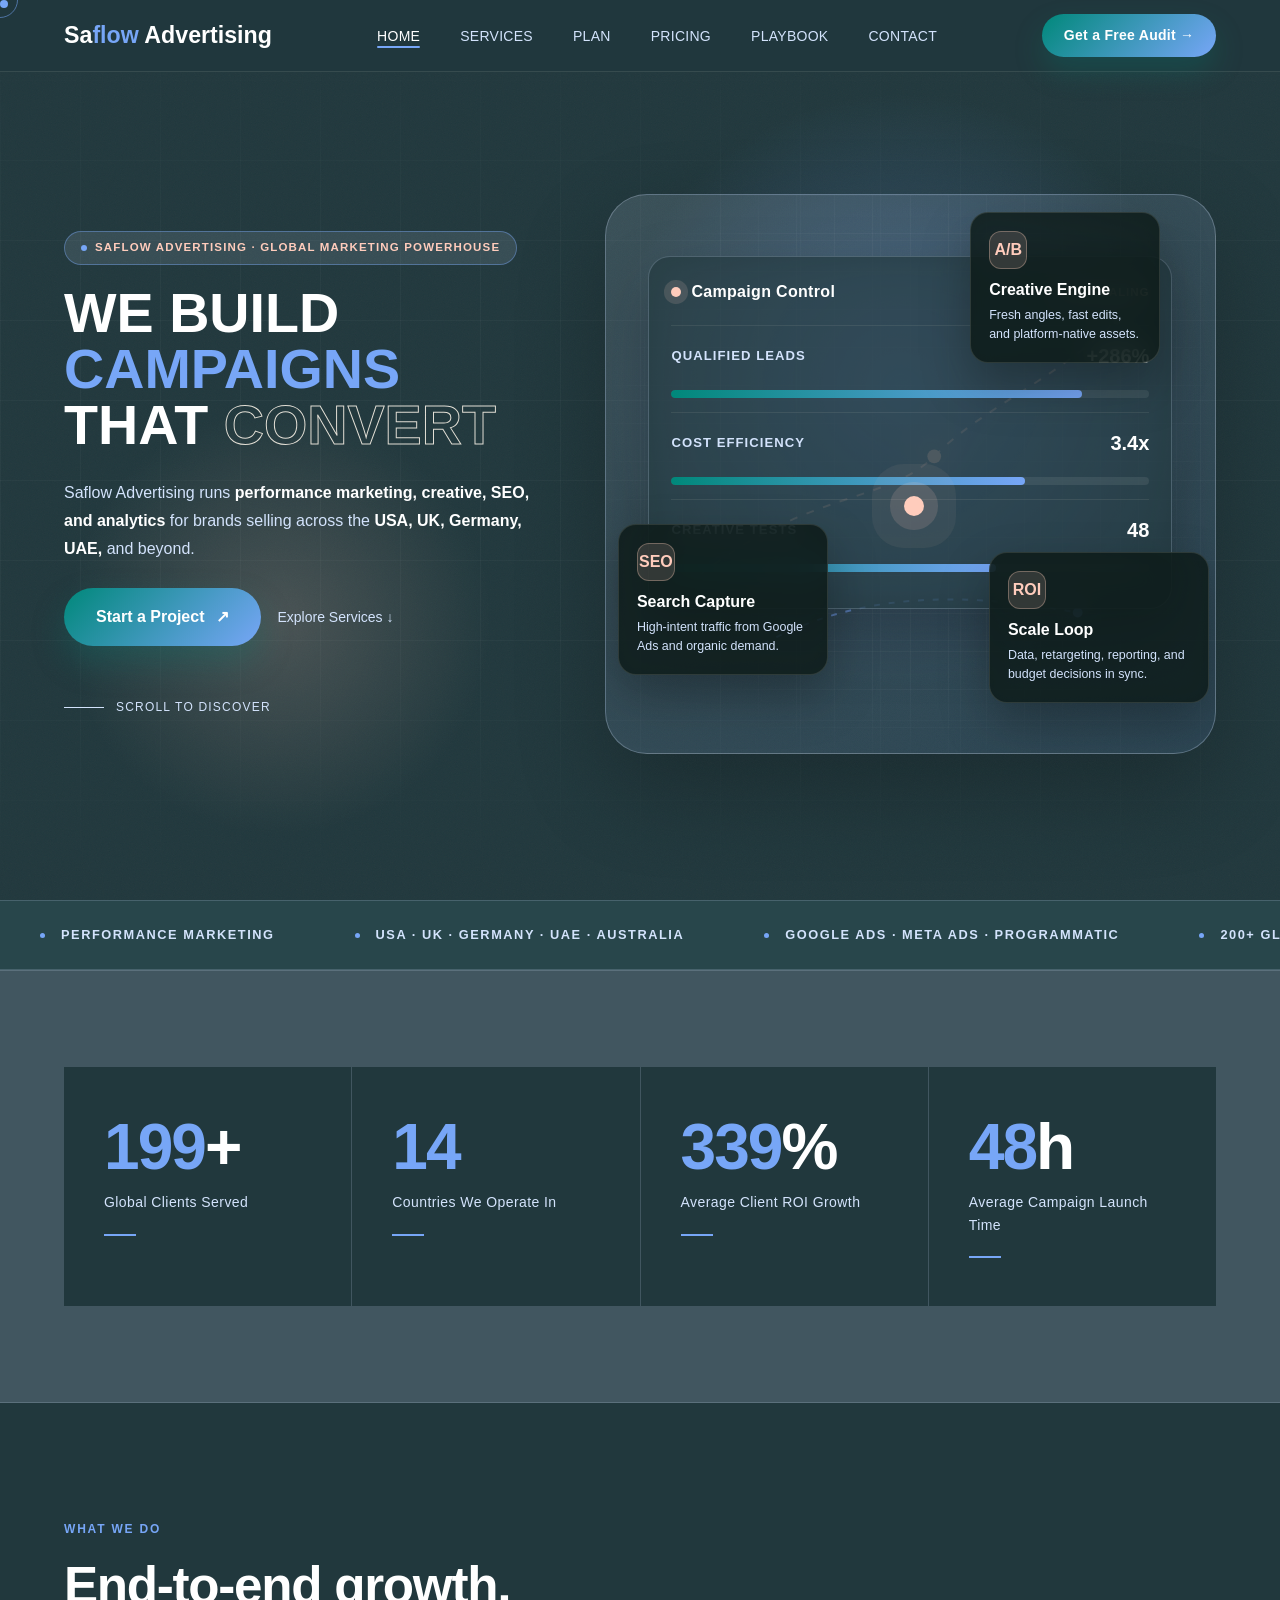
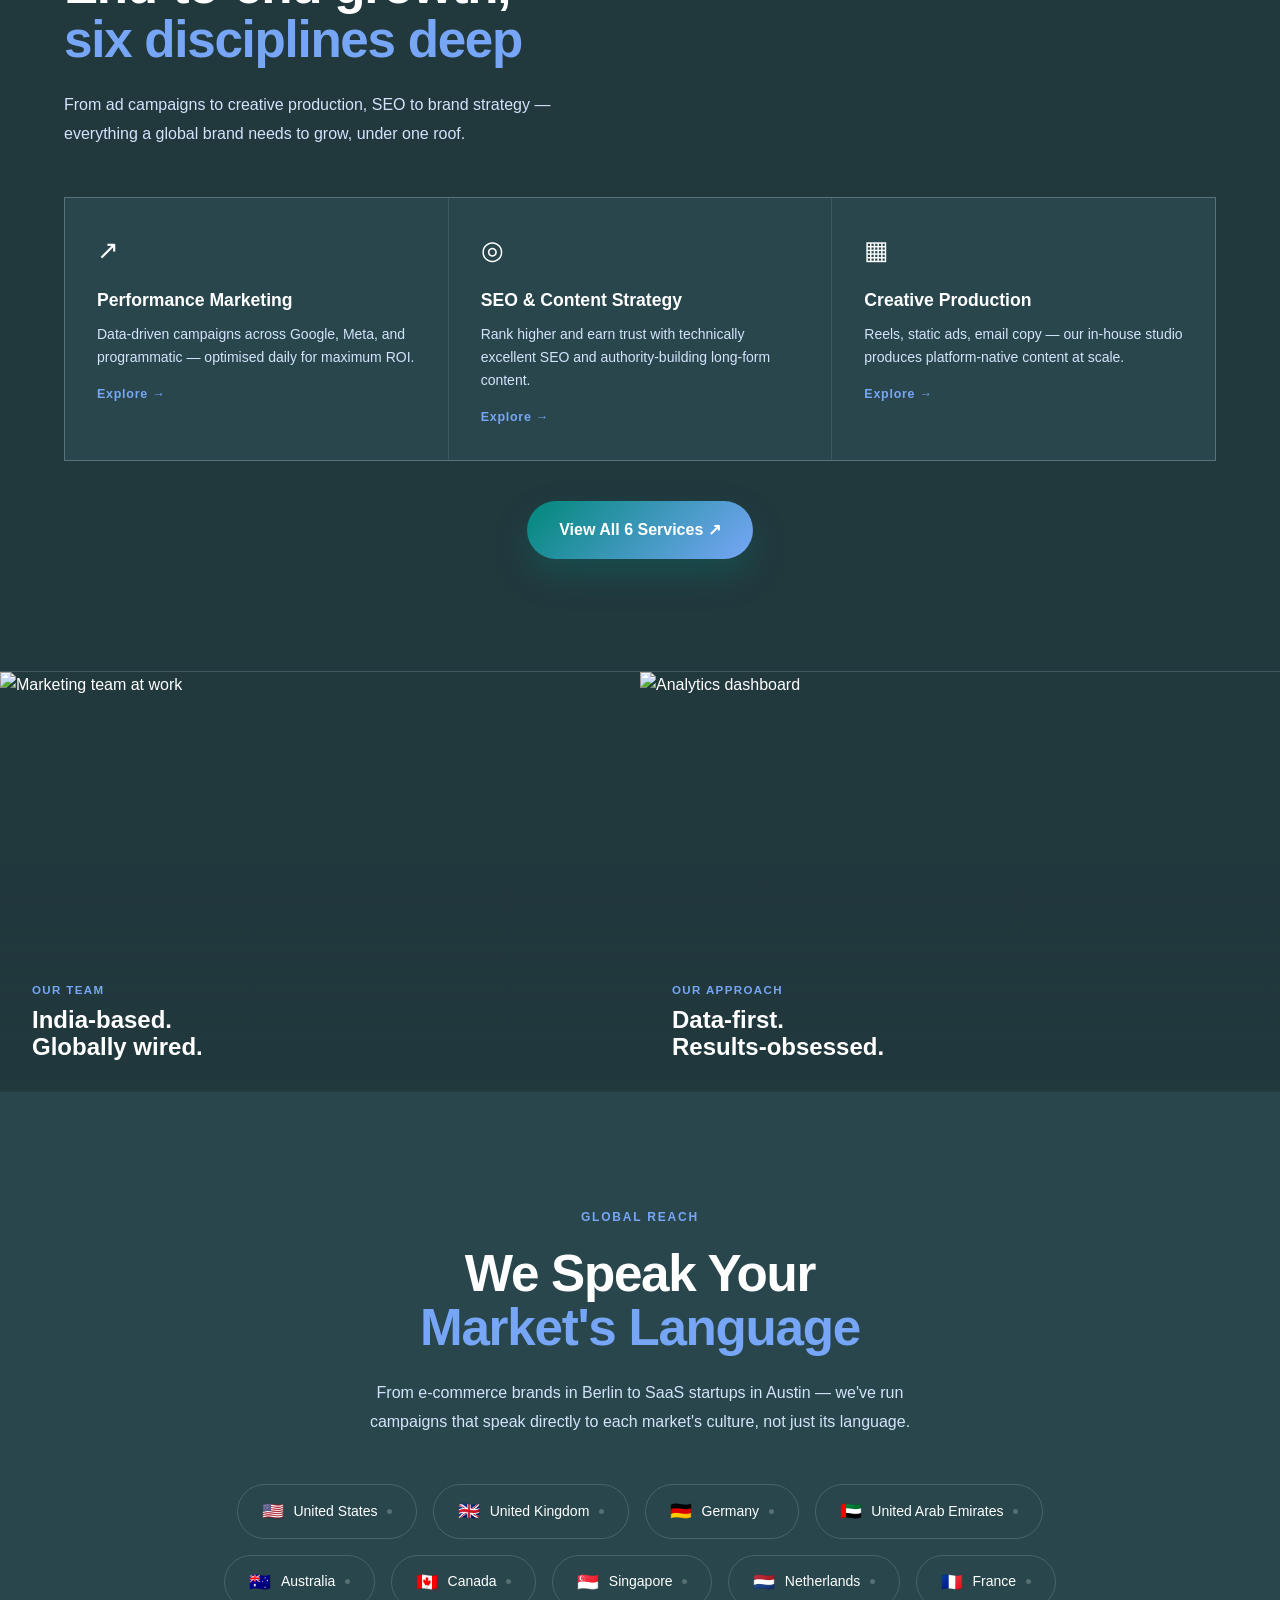
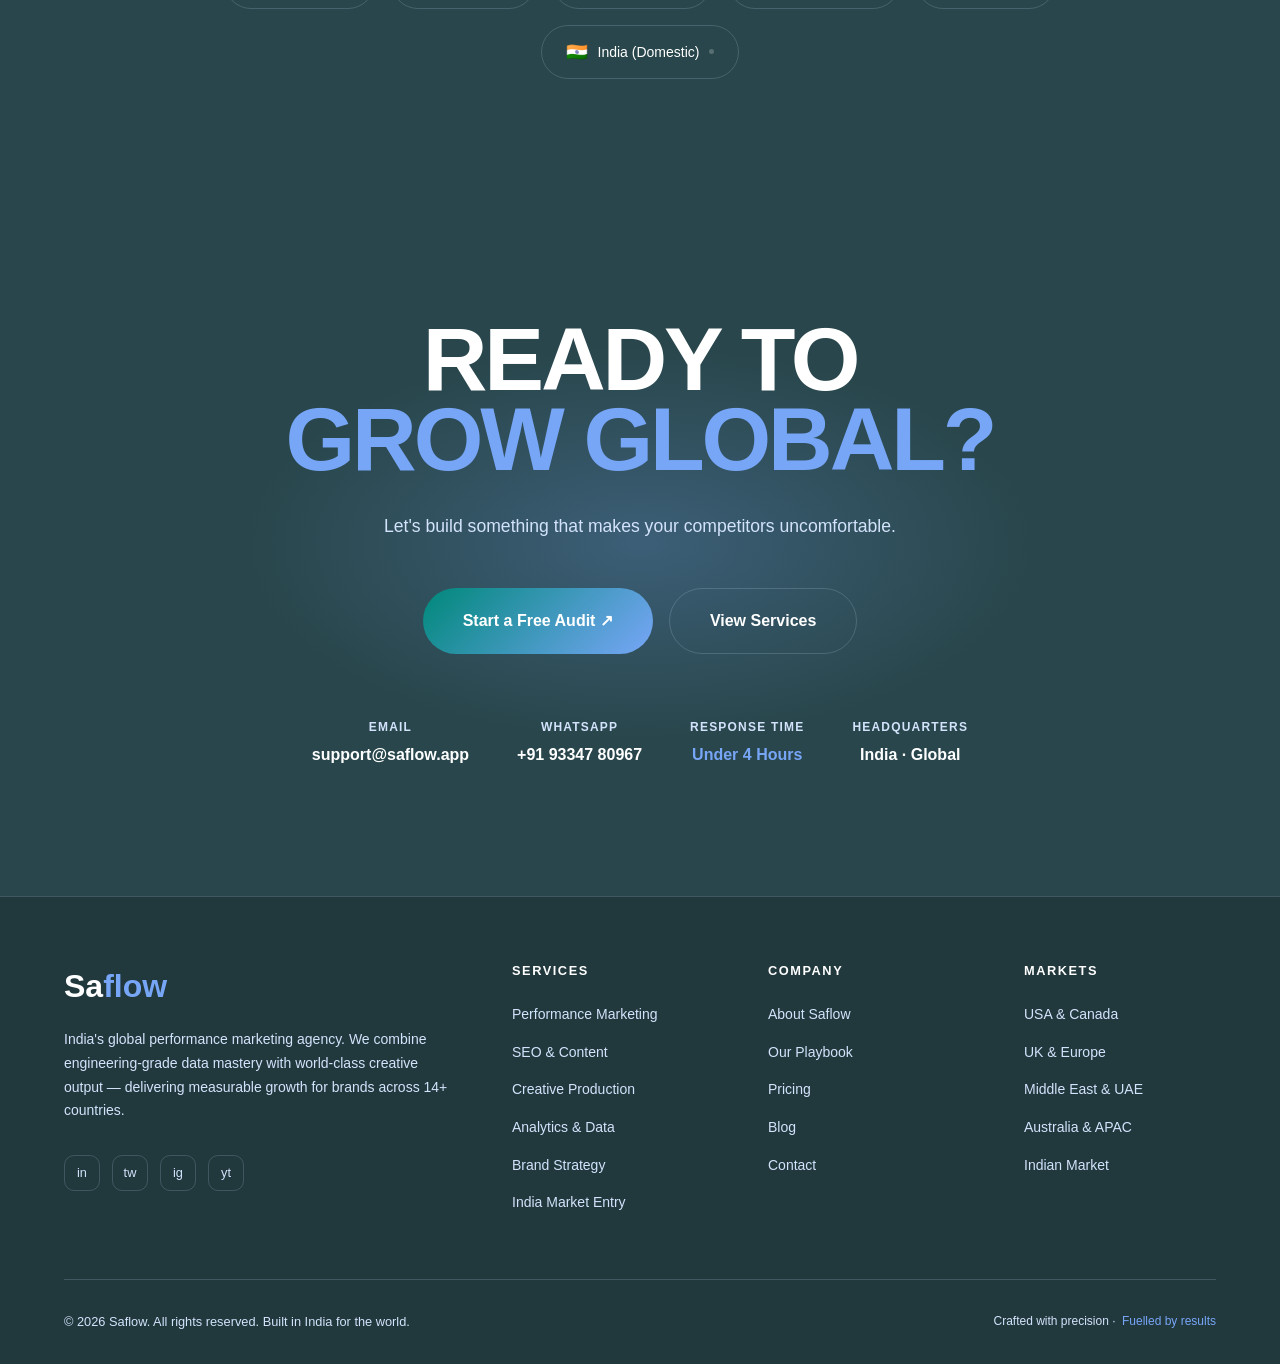
==== commit 1823fd5f: "Map plan slider to tier thresholds and refresh contact number - Slider/input now spans $300 → $2M on" ====
--- a/index.html
+++ b/index.html
@@ -200,7 +200,7 @@
   </div>
   <div class="contact-info reveal">
     <div class="contact-item"><span class="contact-label">Email</span><span class="contact-val">support@saflow.app</span></div>
-    <div class="contact-item"><span class="contact-label">WhatsApp</span><span class="contact-val">+91 79035 35024</span></div>
+    <div class="contact-item"><span class="contact-label">WhatsApp</span><span class="contact-val">+91 93347 80967</span></div>
     <div class="contact-item"><span class="contact-label">Response Time</span><span class="contact-val" style="color:var(--accent2)">Under 4 Hours</span></div>
     <div class="contact-item"><span class="contact-label">Headquarters</span><span class="contact-val">India · Global</span></div>
   </div>
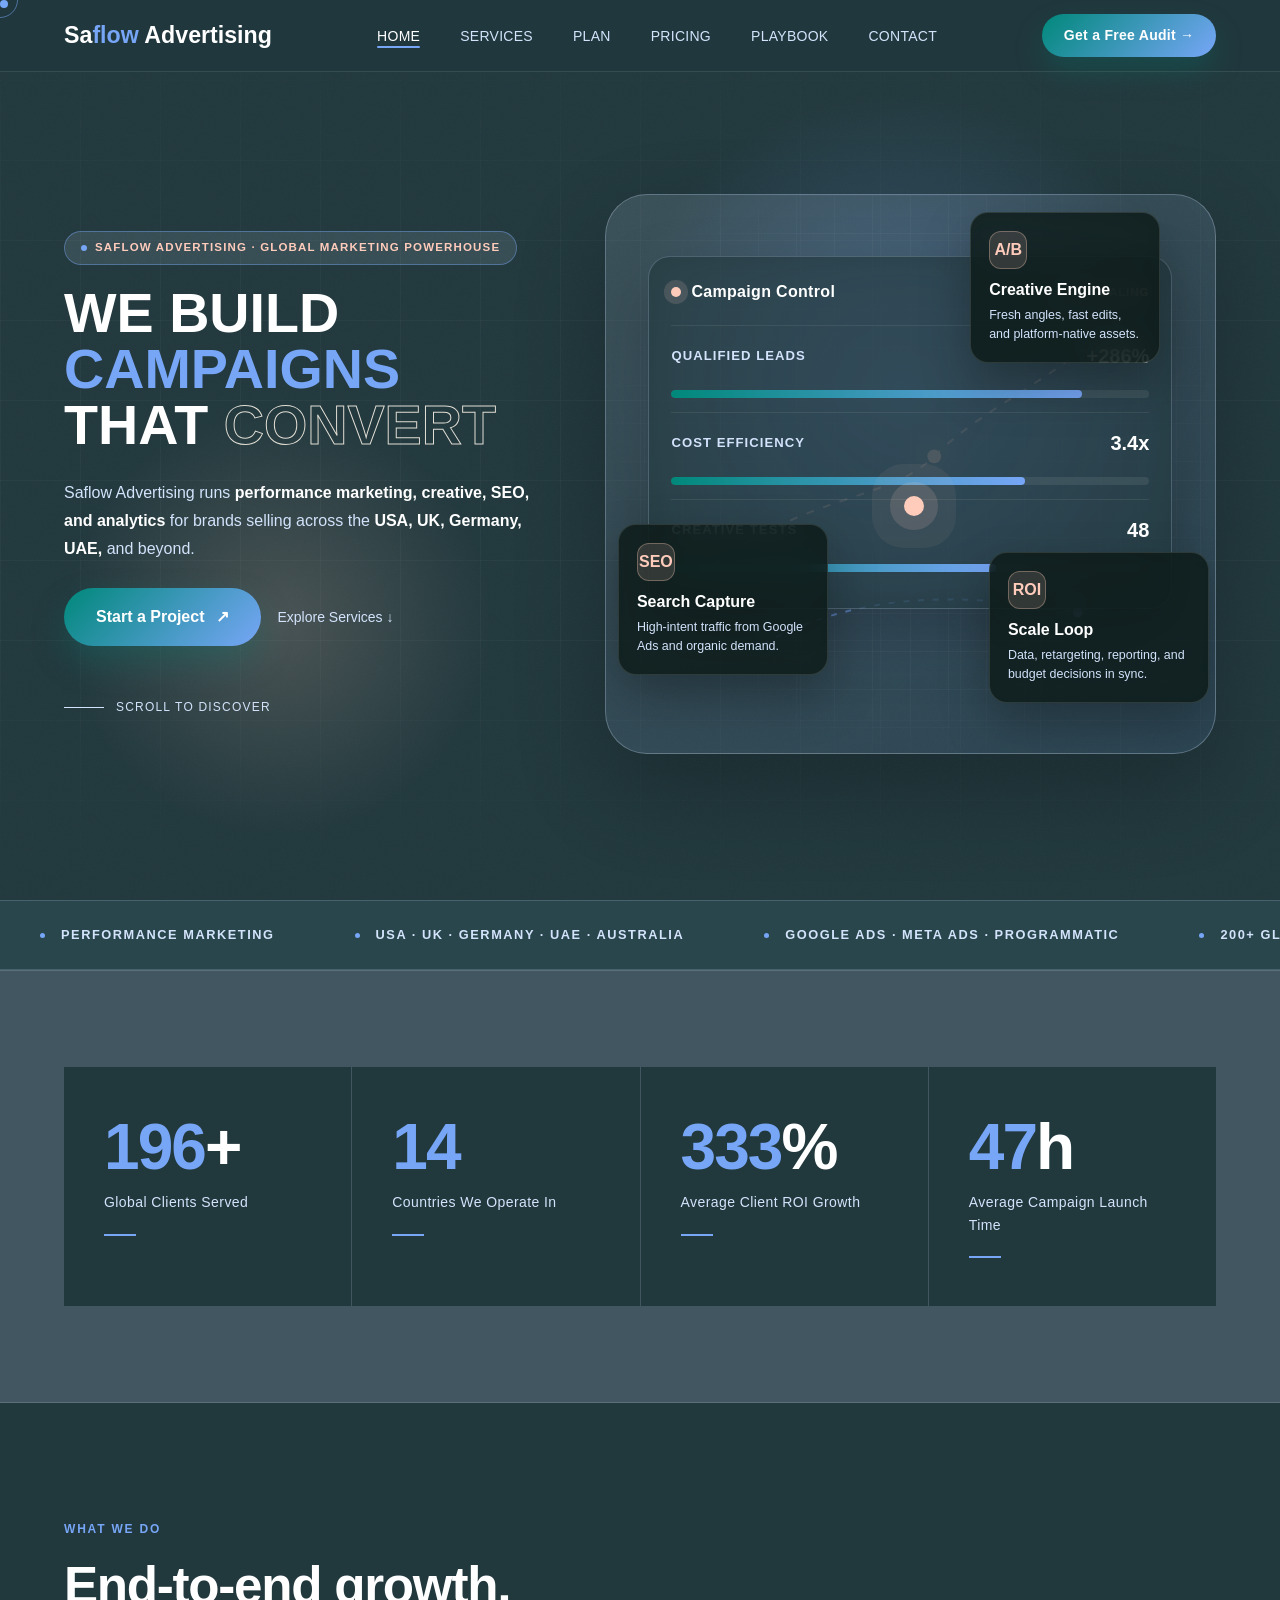
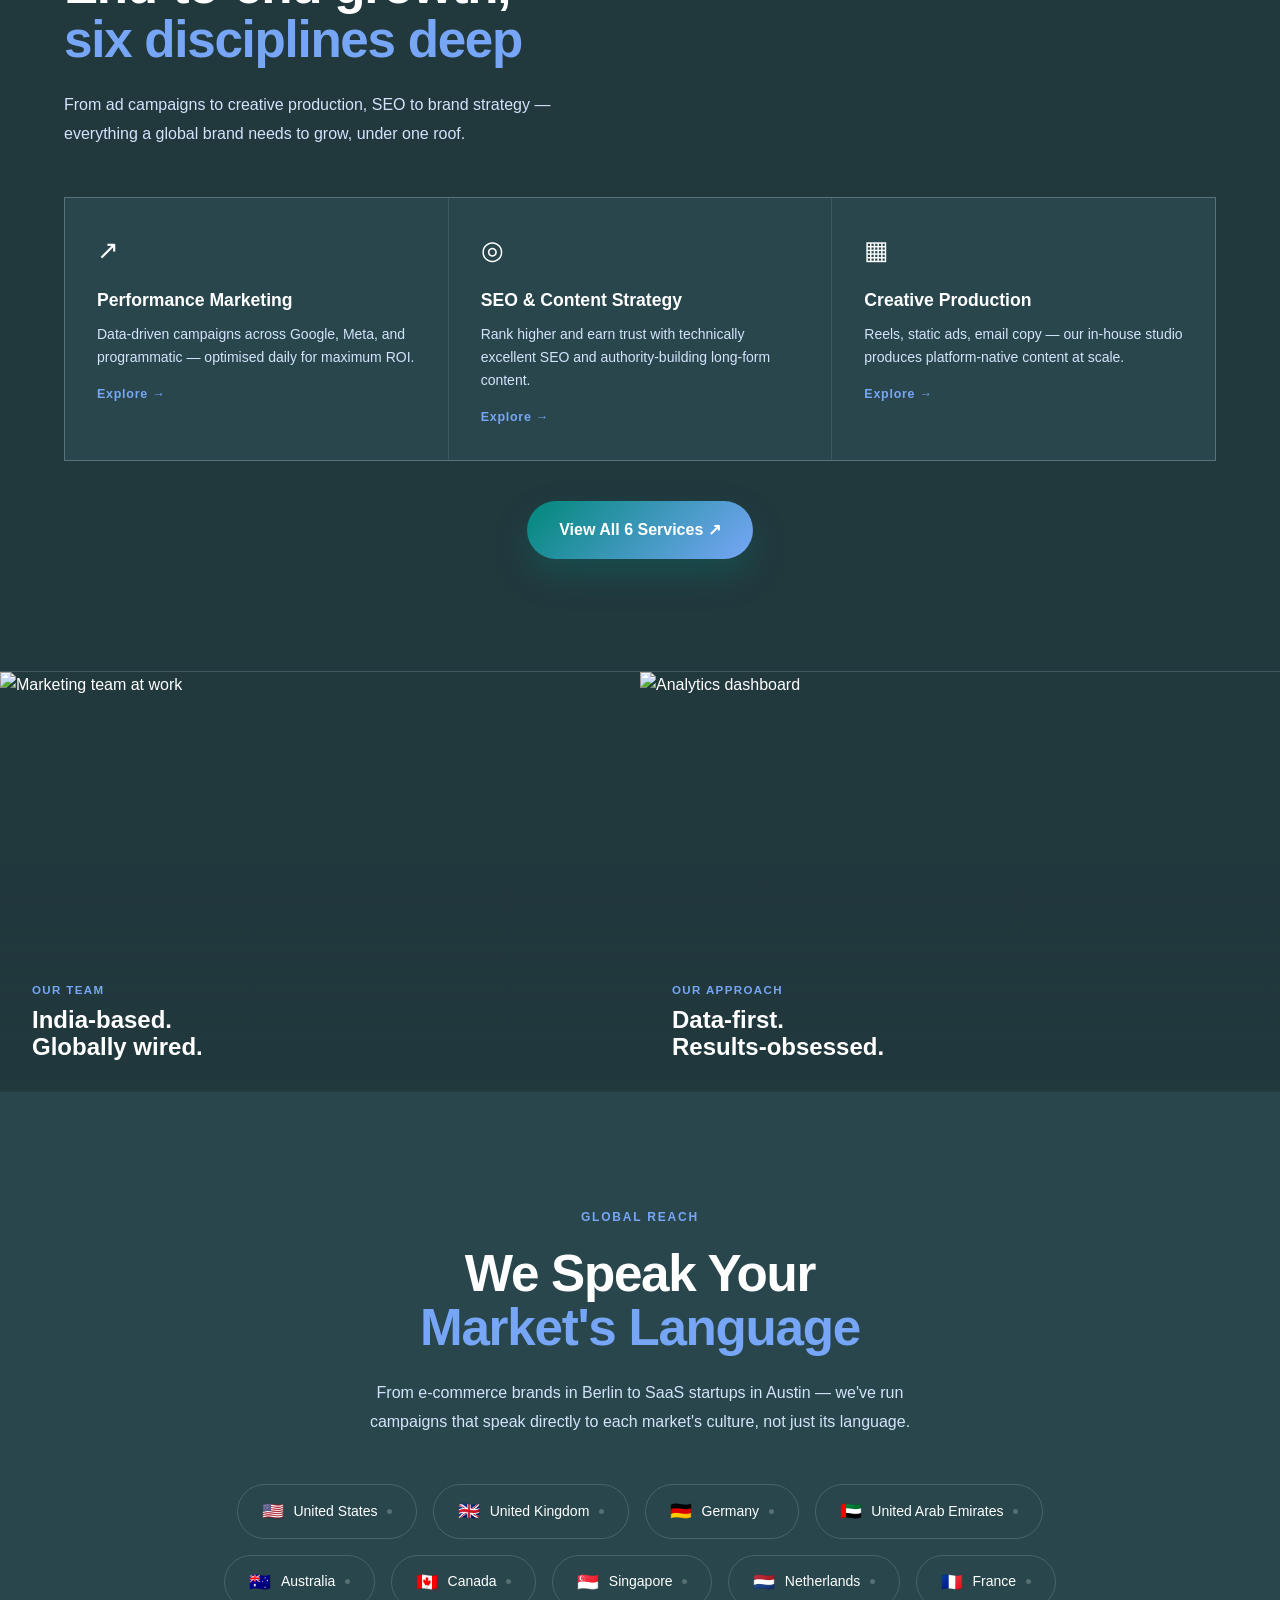
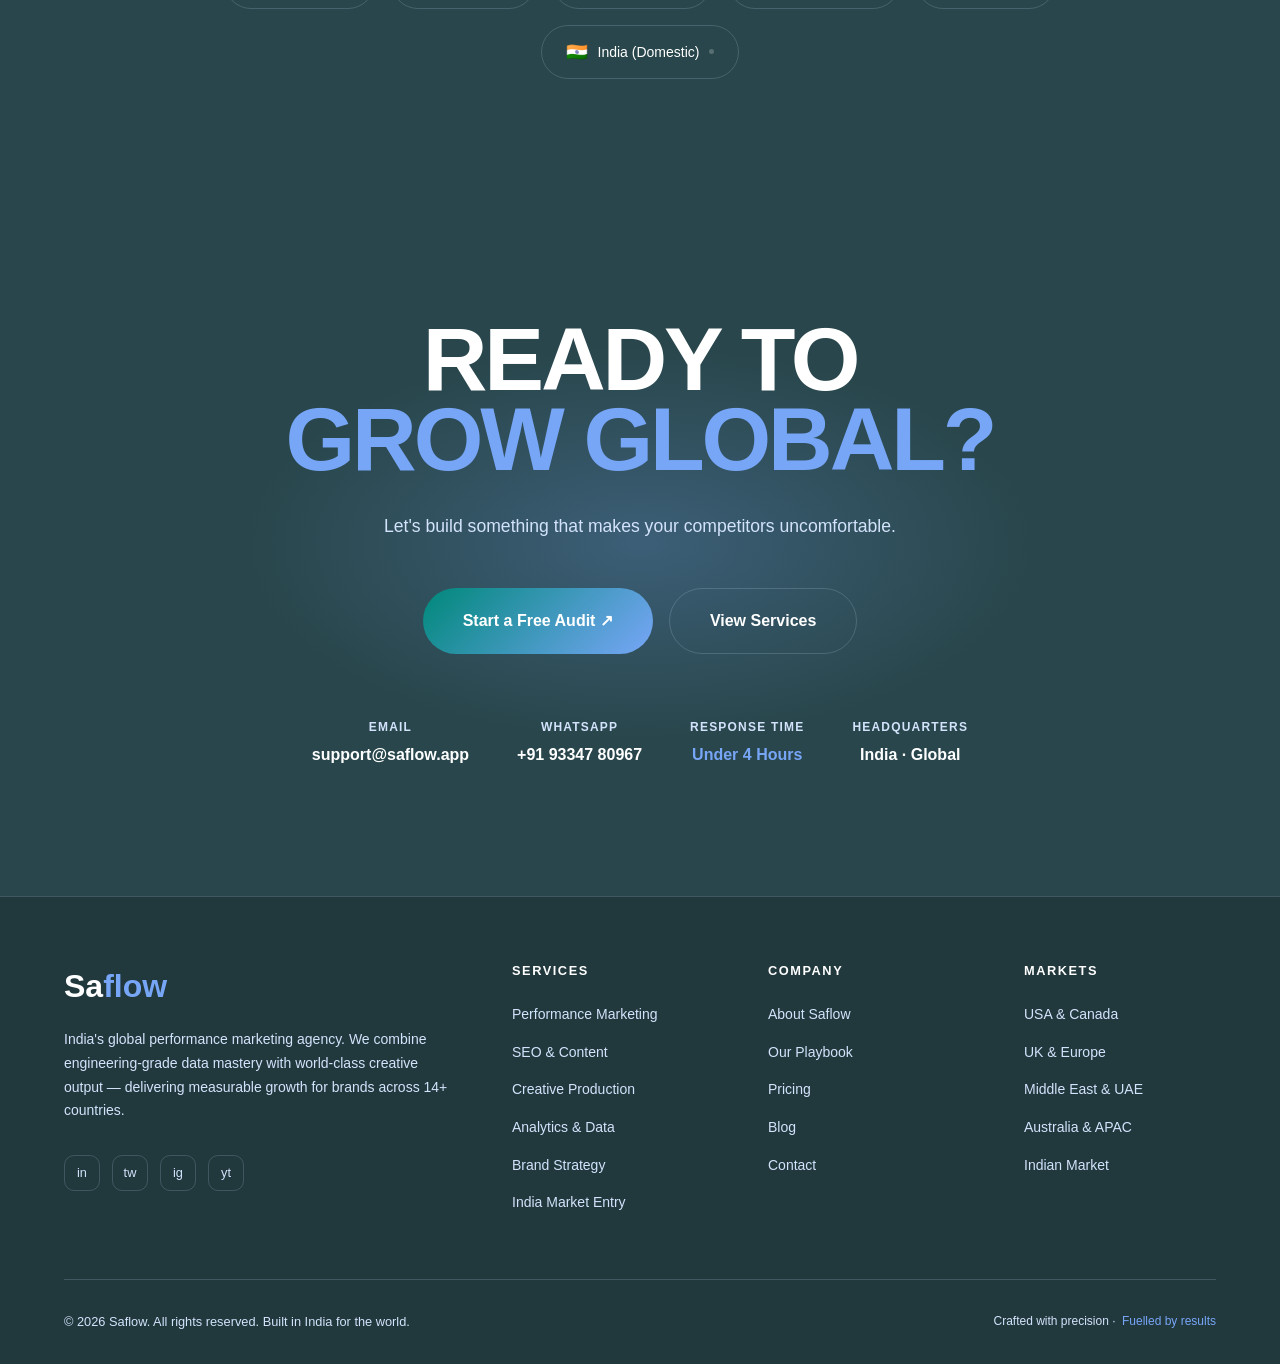
==== commit 095d8144: "Optimize global SEO, meta keywords, and inject JSON-LD Schema" ====
--- a/index.html
+++ b/index.html
@@ -3,10 +3,11 @@
 <head>
 <meta charset="UTF-8"/>
 <meta name="viewport" content="width=device-width, initial-scale=1.0"/>
-<title>Saflow Advertising — Global Performance Marketing Agency</title>
-<meta name="description" content="Saflow Advertising is India's global performance marketing agency. We build campaigns that convert for brands in the USA, UK, Germany, UAE, Australia, and beyond."/>
-<meta property="og:title" content="Saflow Advertising — Global Performance Marketing Agency"/>
-<meta property="og:description" content="We build campaigns that convert for brands across the USA, UK, Germany, UAE, Australia, and India."/>
+<title>Saflow Advertising — Top Global Digital Marketing & Advertisement Services</title>
+<meta name="description" content="Saflow Advertising is a top global digital marketing agency. We provide performance marketing, online advertisement services, SEO, and paid ad campaigns for brands everywhere in the world including the USA, UK, Germany, UAE, and Australia."/>
+<meta name="keywords" content="digital marketing, advertisement services, global marketing agency, online advertising, performance marketing, international ad agency, SEO, PPC, social media marketing, global SEO, B2B marketing, B2C marketing, worldwide advertising"/>
+<meta property="og:title" content="Saflow Advertising — Global Digital Marketing & Advertisement Services"/>
+<meta property="og:description" content="We build global digital marketing campaigns that convert for brands across the USA, UK, Germany, UAE, Australia, and the whole world."/>
 <meta property="og:type" content="website"/>
 <meta property="og:url" content="https://ads.saflow.app/"/>
 <meta property="og:image" content="https://ads.saflow.app/og-image.png"/>
@@ -17,6 +18,30 @@
 <link rel="preconnect" href="https://fonts.gstatic.com" crossorigin/>
 <link href="https://fonts.googleapis.com/css2?family=Syne:wght@400;700;800&family=DM+Sans:ital,opsz,wght@0,9..40,300;0,9..40,400;0,9..40,500;1,9..40,300&display=swap" rel="stylesheet"/>
 <link rel="stylesheet" href="shared.css"/>
+<!-- SEO Schema Markup for Google to understand your business globally -->
+<script type="application/ld+json">
+{
+  "@context": "https://schema.org",
+  "@type": "ProfessionalService",
+  "name": "Saflow Advertising",
+  "image": "https://ads.saflow.app/og-image.png",
+  "url": "https://ads.saflow.app/",
+  "description": "Global digital marketing agency and provider of advertisement services. Top performance marketing, PPC, SEO, and social media campaigns for worldwide brands.",
+  "address": {
+    "@type": "PostalAddress",
+    "addressCountry": "IN"
+  },
+  "areaServed": [
+    { "@type": "Country", "name": "USA" },
+    { "@type": "Country", "name": "UK" },
+    { "@type": "Country", "name": "Germany" },
+    { "@type": "Country", "name": "UAE" },
+    { "@type": "Country", "name": "Australia" },
+    { "@type": "Country", "name": "Canada" }
+  ],
+  "serviceType": ["Digital Marketing", "Advertisement Services", "Performance Marketing", "SEO Services", "Paid Ads"]
+}
+</script>
 </head>
 <body>
 <div class="cursor" id="cursor"></div>
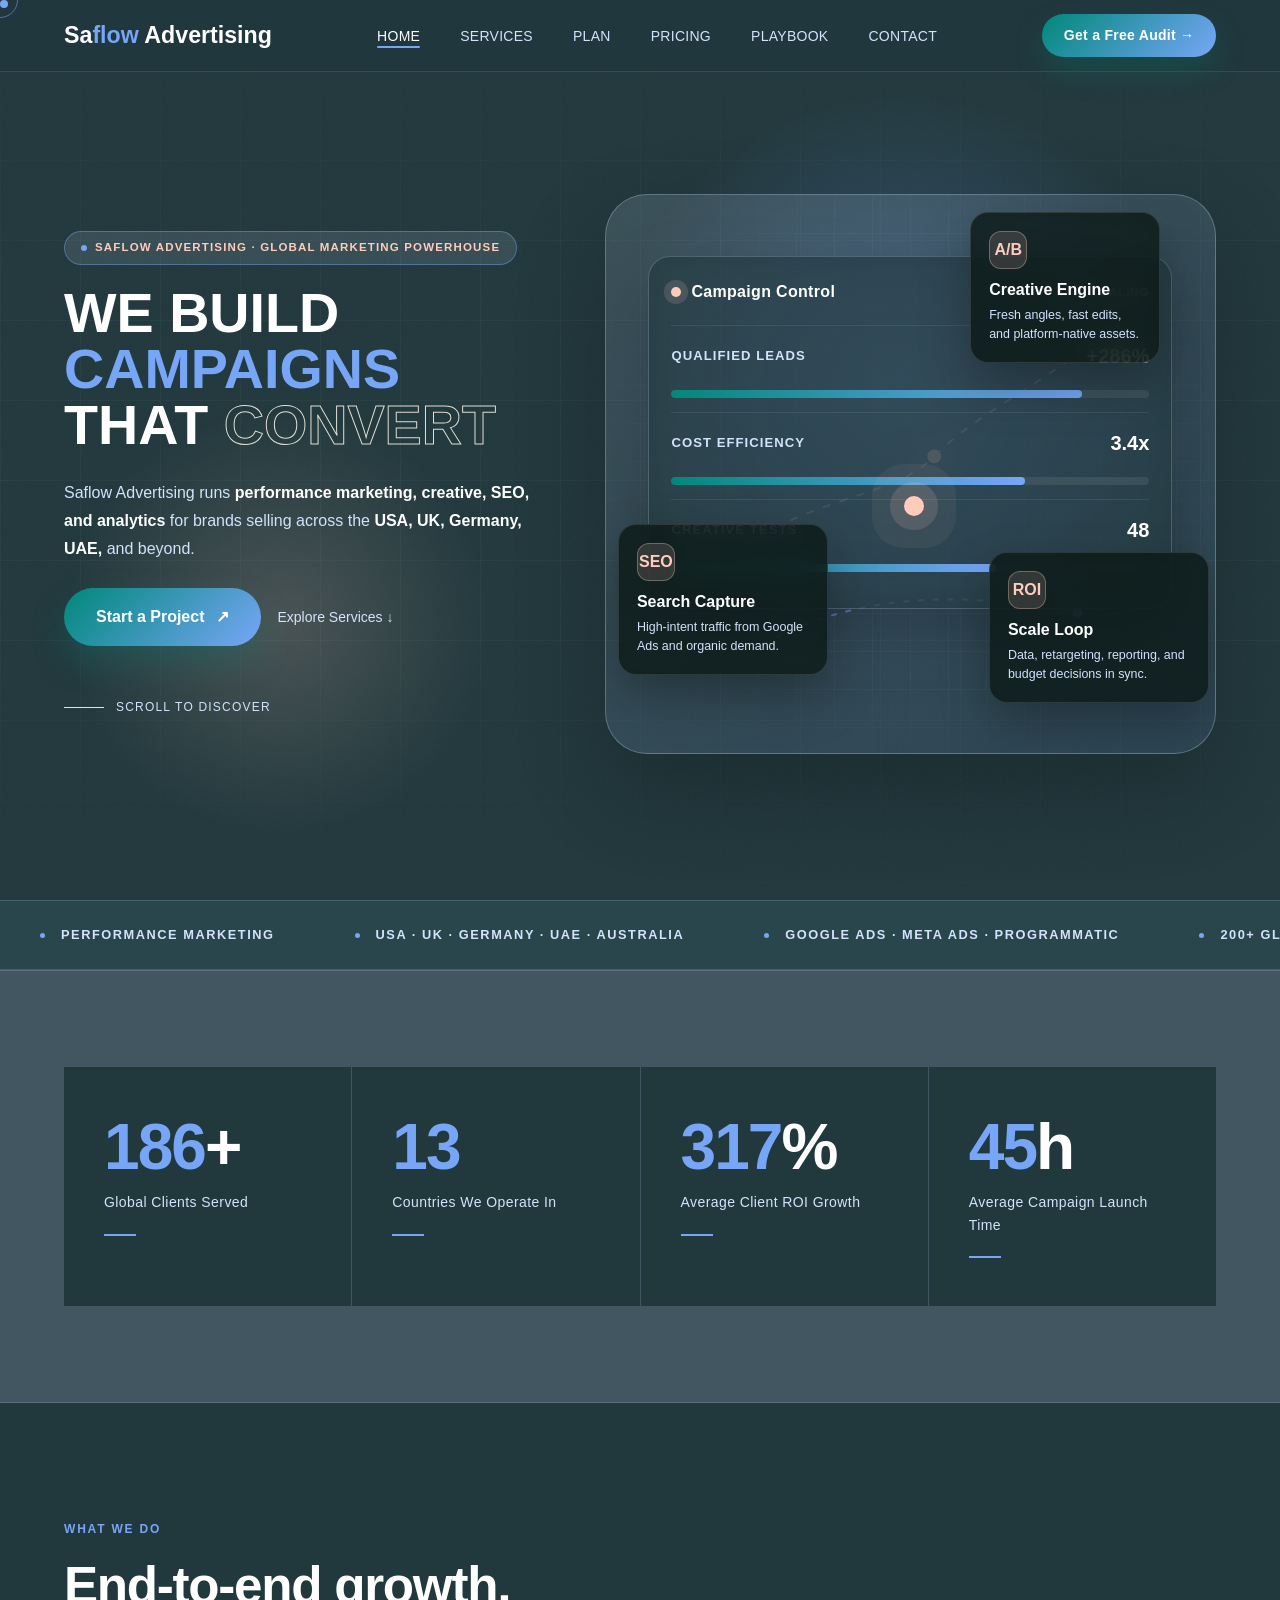
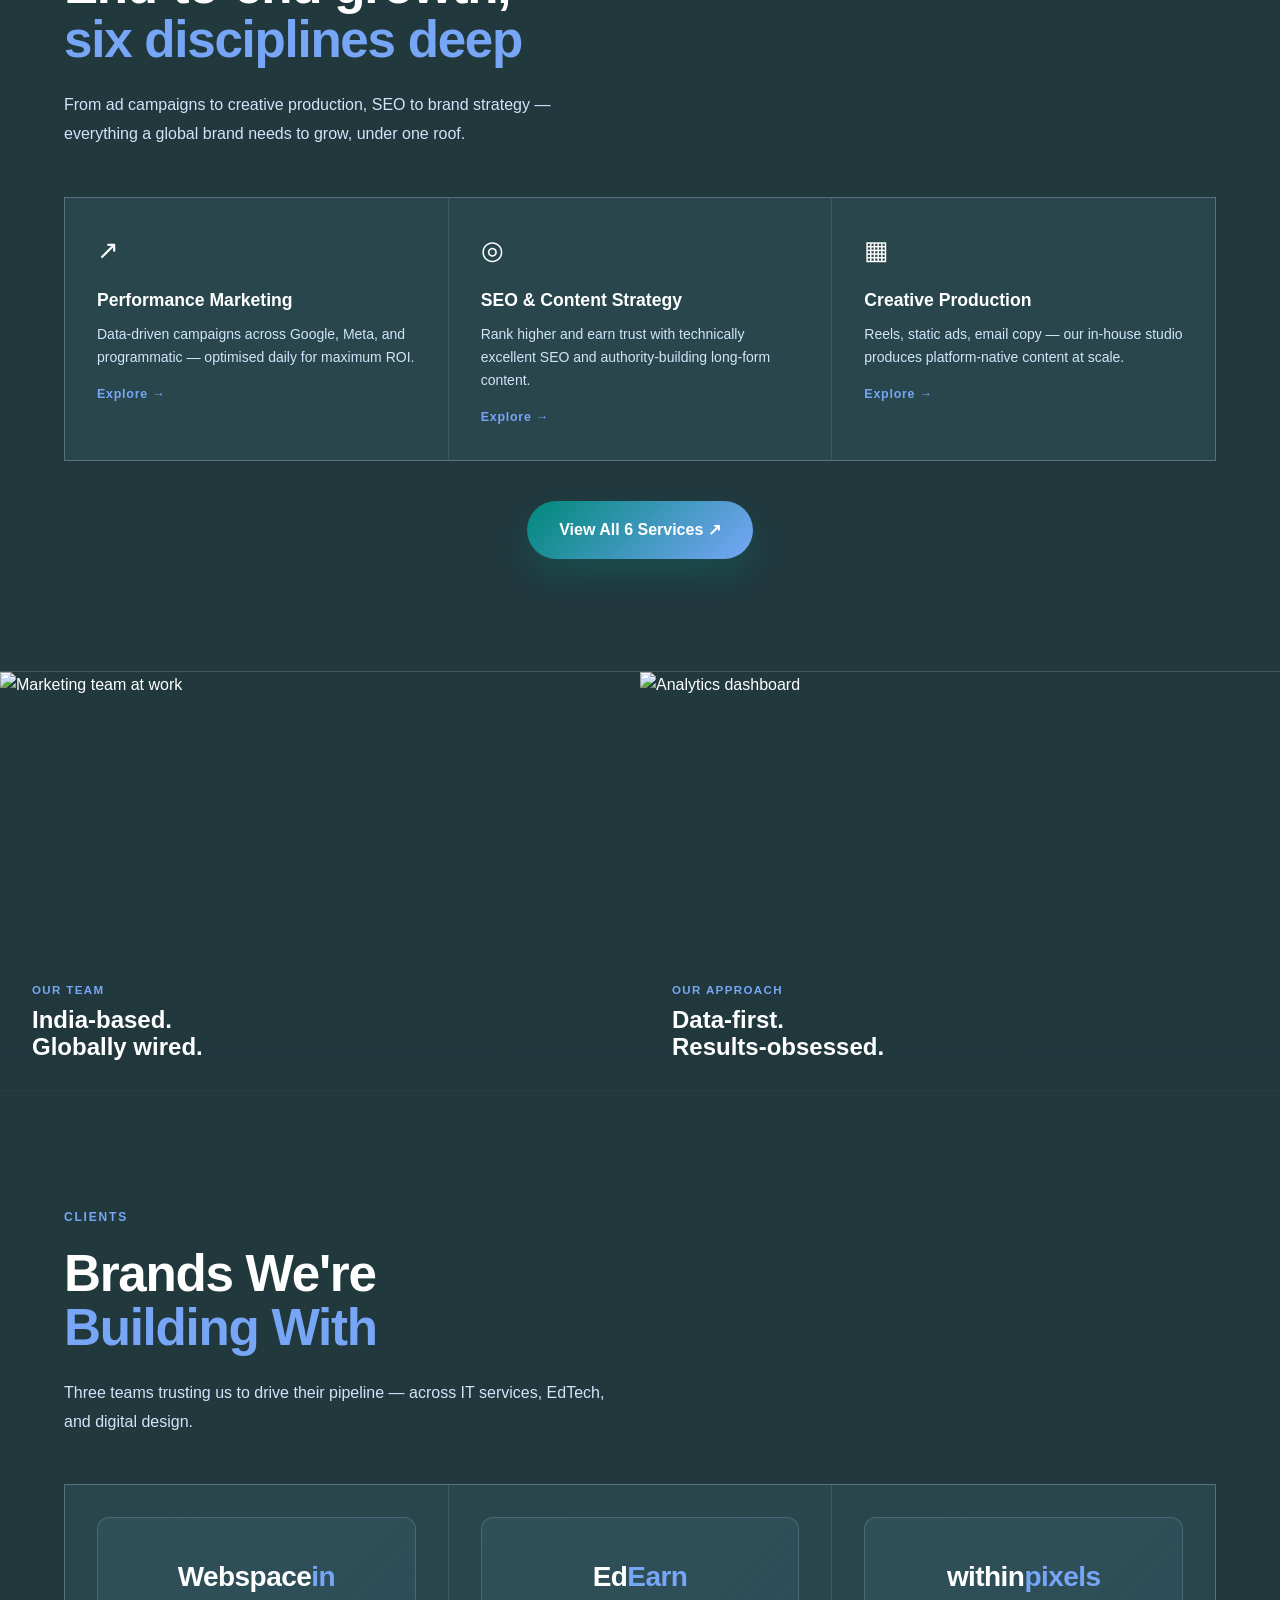
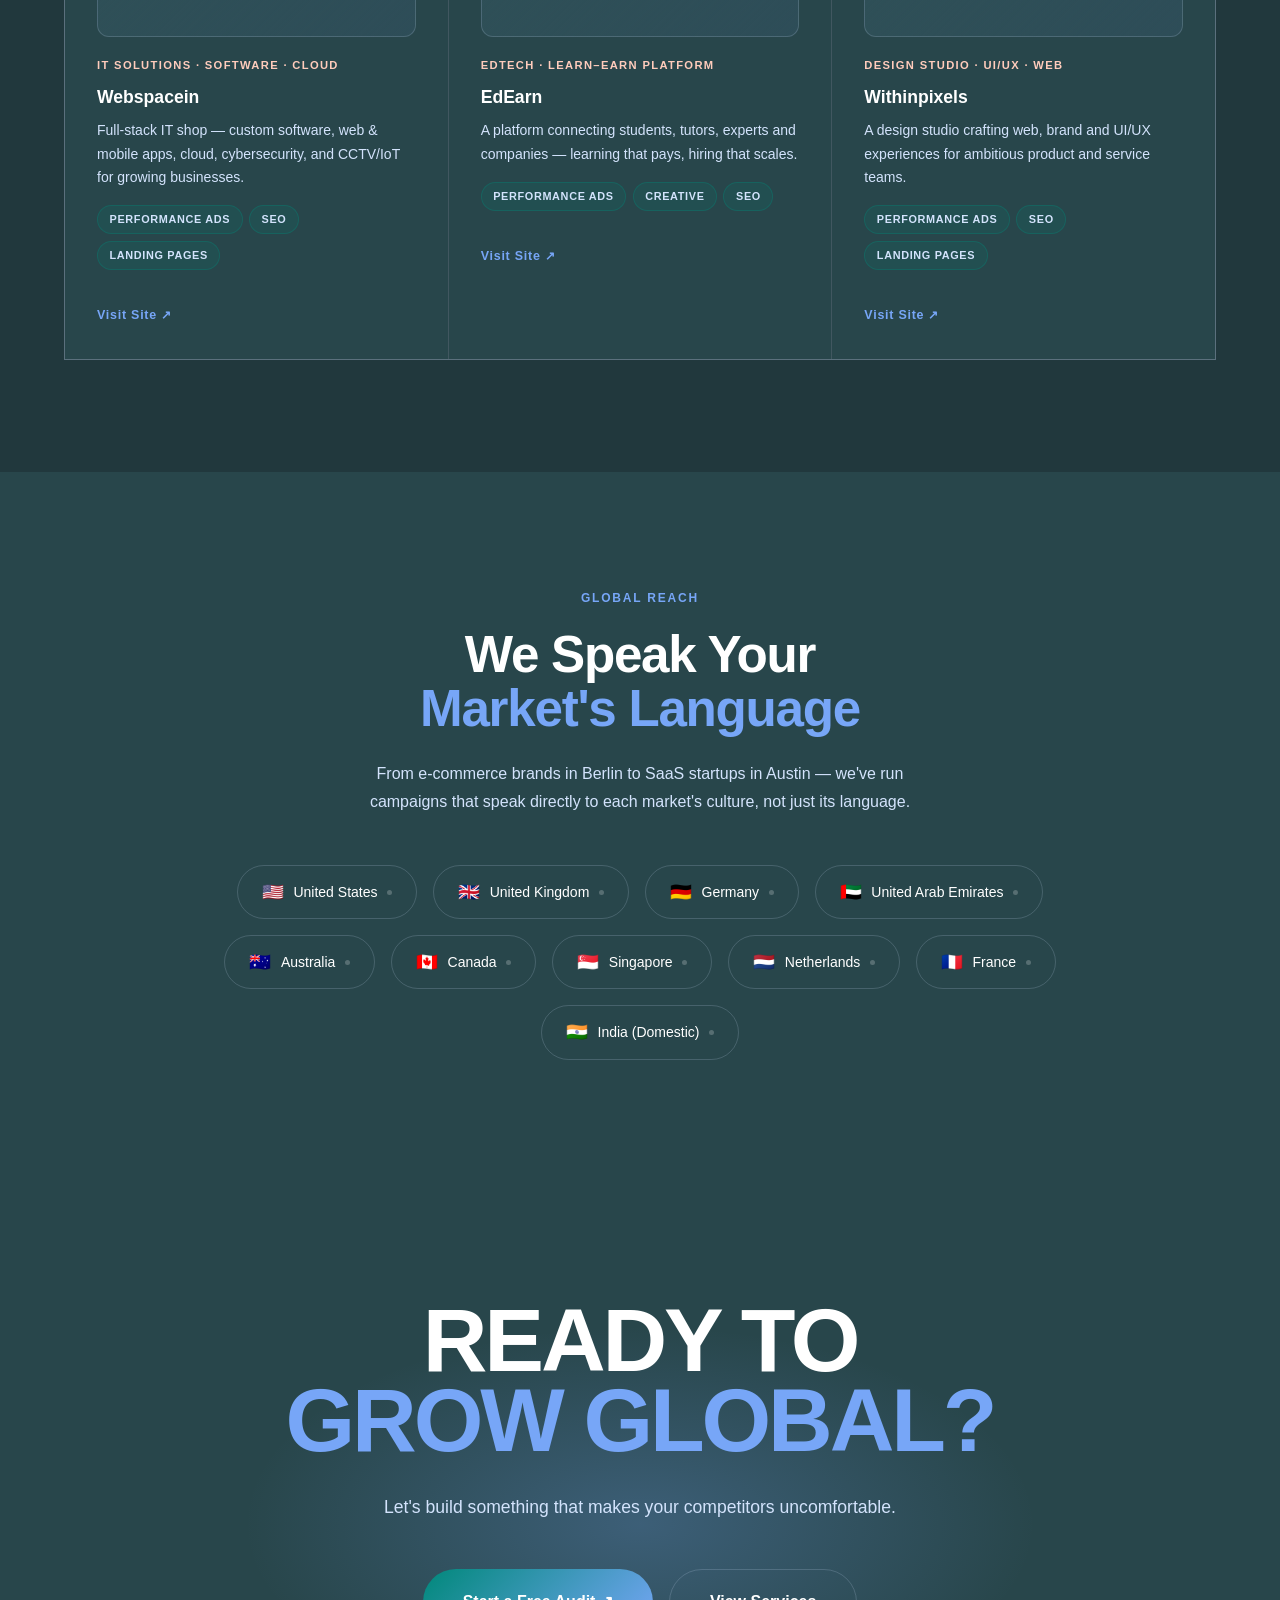
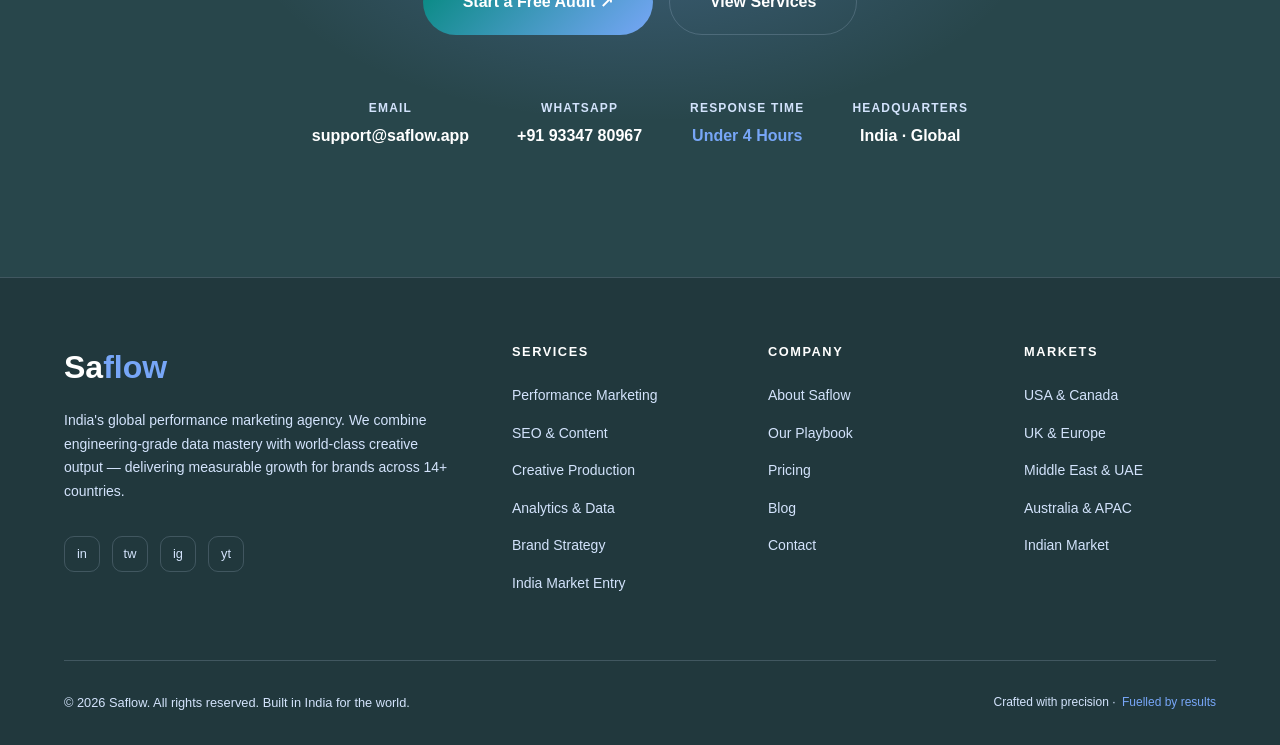
==== commit 1984c082: "Add Clients section to homepage with Webspacein, EdEarn, Withinpixels Show three real clients as cas" ====
--- a/index.html
+++ b/index.html
@@ -193,6 +193,39 @@
   </div>
 </div>
 
+<!-- CLIENTS -->
+<section class="section" id="clients" style="background:var(--bg)">
+  <div class="section-tag reveal">Clients</div>
+  <h2 class="section-title reveal">Brands We're<br/><em>Building With</em></h2>
+  <p class="section-body reveal">Three teams trusting us to drive their pipeline — across IT services, EdTech, and digital design.</p>
+  <div class="teaser-grid">
+    <a href="https://webspacein.com" target="_blank" rel="noopener" class="teaser-card reveal">
+      <div class="client-plate"><div class="client-wordmark">Webspace<span>in</span></div></div>
+      <div class="client-meta">IT Solutions · Software · Cloud</div>
+      <div class="teaser-name">Webspacein</div>
+      <div class="teaser-desc">Full-stack IT shop — custom software, web &amp; mobile apps, cloud, cybersecurity, and CCTV/IoT for growing businesses.</div>
+      <div class="client-tags"><span class="client-tag">Performance Ads</span><span class="client-tag">SEO</span><span class="client-tag">Landing Pages</span></div>
+      <span class="teaser-link">Visit Site ↗</span>
+    </a>
+    <a href="https://edearn.in" target="_blank" rel="noopener" class="teaser-card reveal" style="transition-delay:.1s">
+      <div class="client-plate"><div class="client-wordmark">Ed<span>Earn</span></div></div>
+      <div class="client-meta">EdTech · Learn–Earn Platform</div>
+      <div class="teaser-name">EdEarn</div>
+      <div class="teaser-desc">A platform connecting students, tutors, experts and companies — learning that pays, hiring that scales.</div>
+      <div class="client-tags"><span class="client-tag">Performance Ads</span><span class="client-tag">Creative</span><span class="client-tag">SEO</span></div>
+      <span class="teaser-link">Visit Site ↗</span>
+    </a>
+    <a href="https://withinpixels.com" target="_blank" rel="noopener" class="teaser-card reveal" style="transition-delay:.2s">
+      <div class="client-plate"><div class="client-wordmark">within<span>pixels</span></div></div>
+      <div class="client-meta">Design Studio · UI/UX · Web</div>
+      <div class="teaser-name">Withinpixels</div>
+      <div class="teaser-desc">A design studio crafting web, brand and UI/UX experiences for ambitious product and service teams.</div>
+      <div class="client-tags"><span class="client-tag">Performance Ads</span><span class="client-tag">SEO</span><span class="client-tag">Landing Pages</span></div>
+      <span class="teaser-link">Visit Site ↗</span>
+    </a>
+  </div>
+</section>
+
 <!-- GLOBAL REACH -->
 <section class="global-section section" id="global">
   <div class="global-inner">
--- a/shared.css
+++ b/shared.css
@@ -320,6 +320,15 @@
   .page-hero{padding:7rem 1.2rem 3.5rem}
 }
 
+/* ── CLIENT CASE-STUDY CARDS ── */
+.client-plate{display:grid;place-items:center;height:120px;border-radius:12px;margin-bottom:1.25rem;background:linear-gradient(135deg,var(--bg3),rgba(119,166,247,.08));border:1px solid var(--border);transition:background .3s}
+.client-wordmark{font-family:var(--font-head);font-size:1.75rem;font-weight:800;letter-spacing:-.02em;color:var(--txt);line-height:1}
+.client-wordmark span{color:var(--accent2)}
+.client-meta{font-size:.7rem;font-weight:700;letter-spacing:.12em;text-transform:uppercase;color:var(--accent3);margin-bottom:.5rem}
+.client-tags{display:flex;flex-wrap:wrap;gap:.4rem;margin:1rem 0 1.25rem}
+.client-tag{font-size:.68rem;font-weight:700;letter-spacing:.06em;text-transform:uppercase;padding:.32rem .72rem;border-radius:999px;border:1px solid rgba(0,136,122,.34);background:rgba(0,136,122,.14);color:var(--txt2)}
+.teaser-card:hover .client-plate{background:linear-gradient(135deg,#365e66,rgba(119,166,247,.14))}
+
 /* ── PLAN BUILDER ── */
 .plan-builder{display:grid;grid-template-columns:minmax(0,1.4fr) minmax(320px,1fr);gap:2.5rem;margin-top:2.5rem;align-items:start}
 .plan-inputs{display:flex;flex-direction:column;gap:2rem}
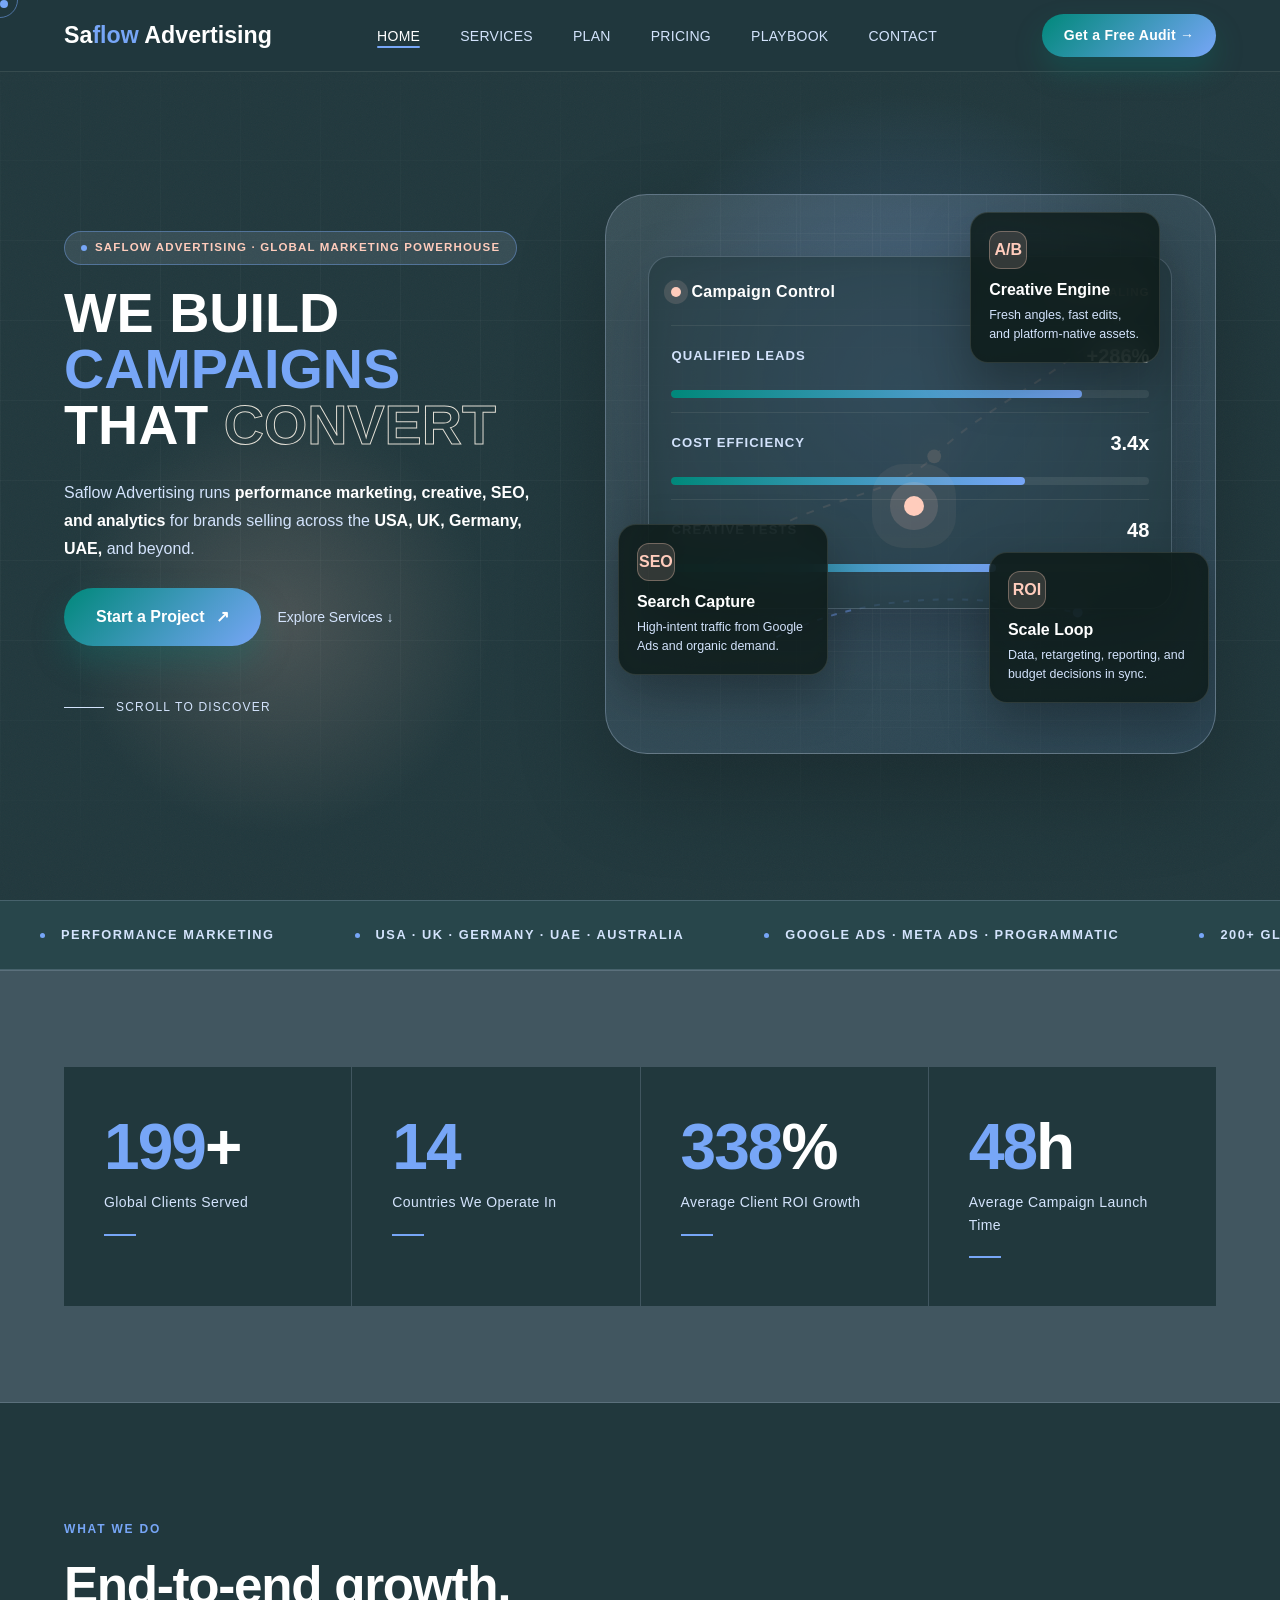
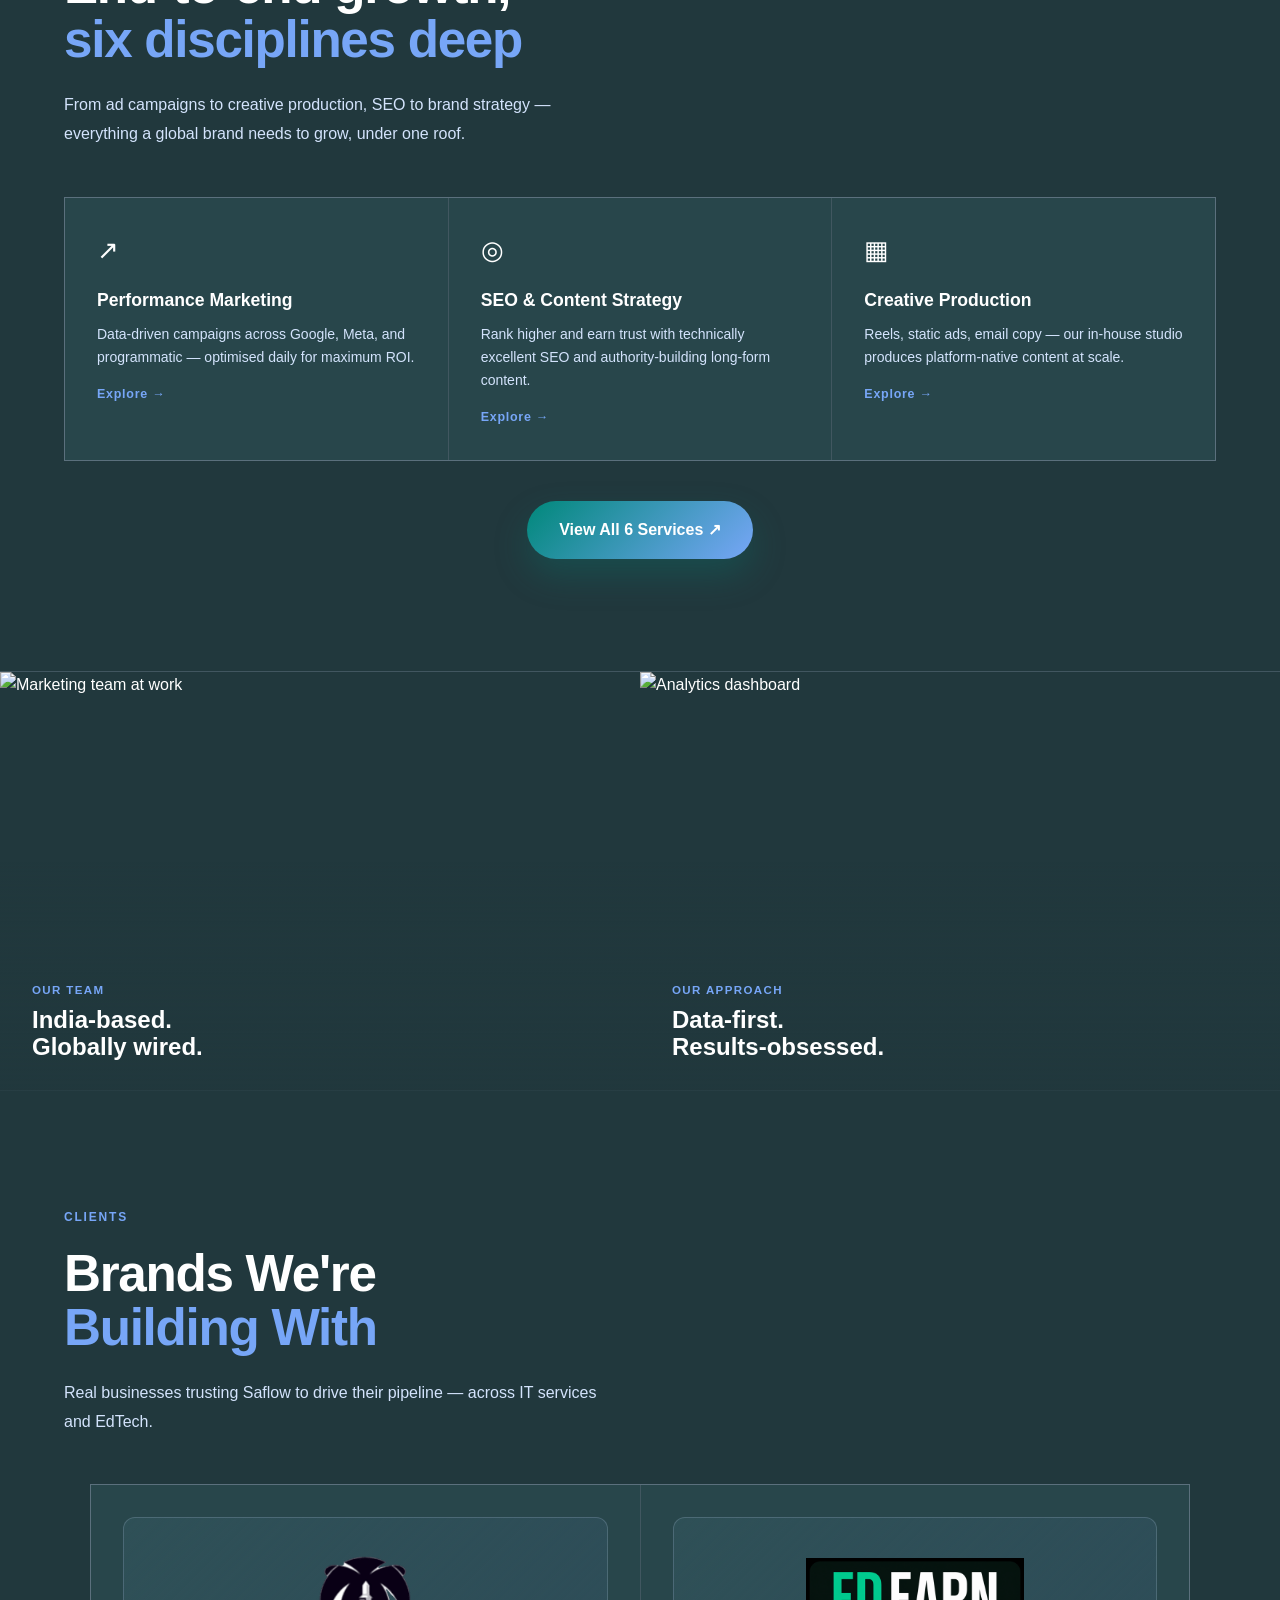
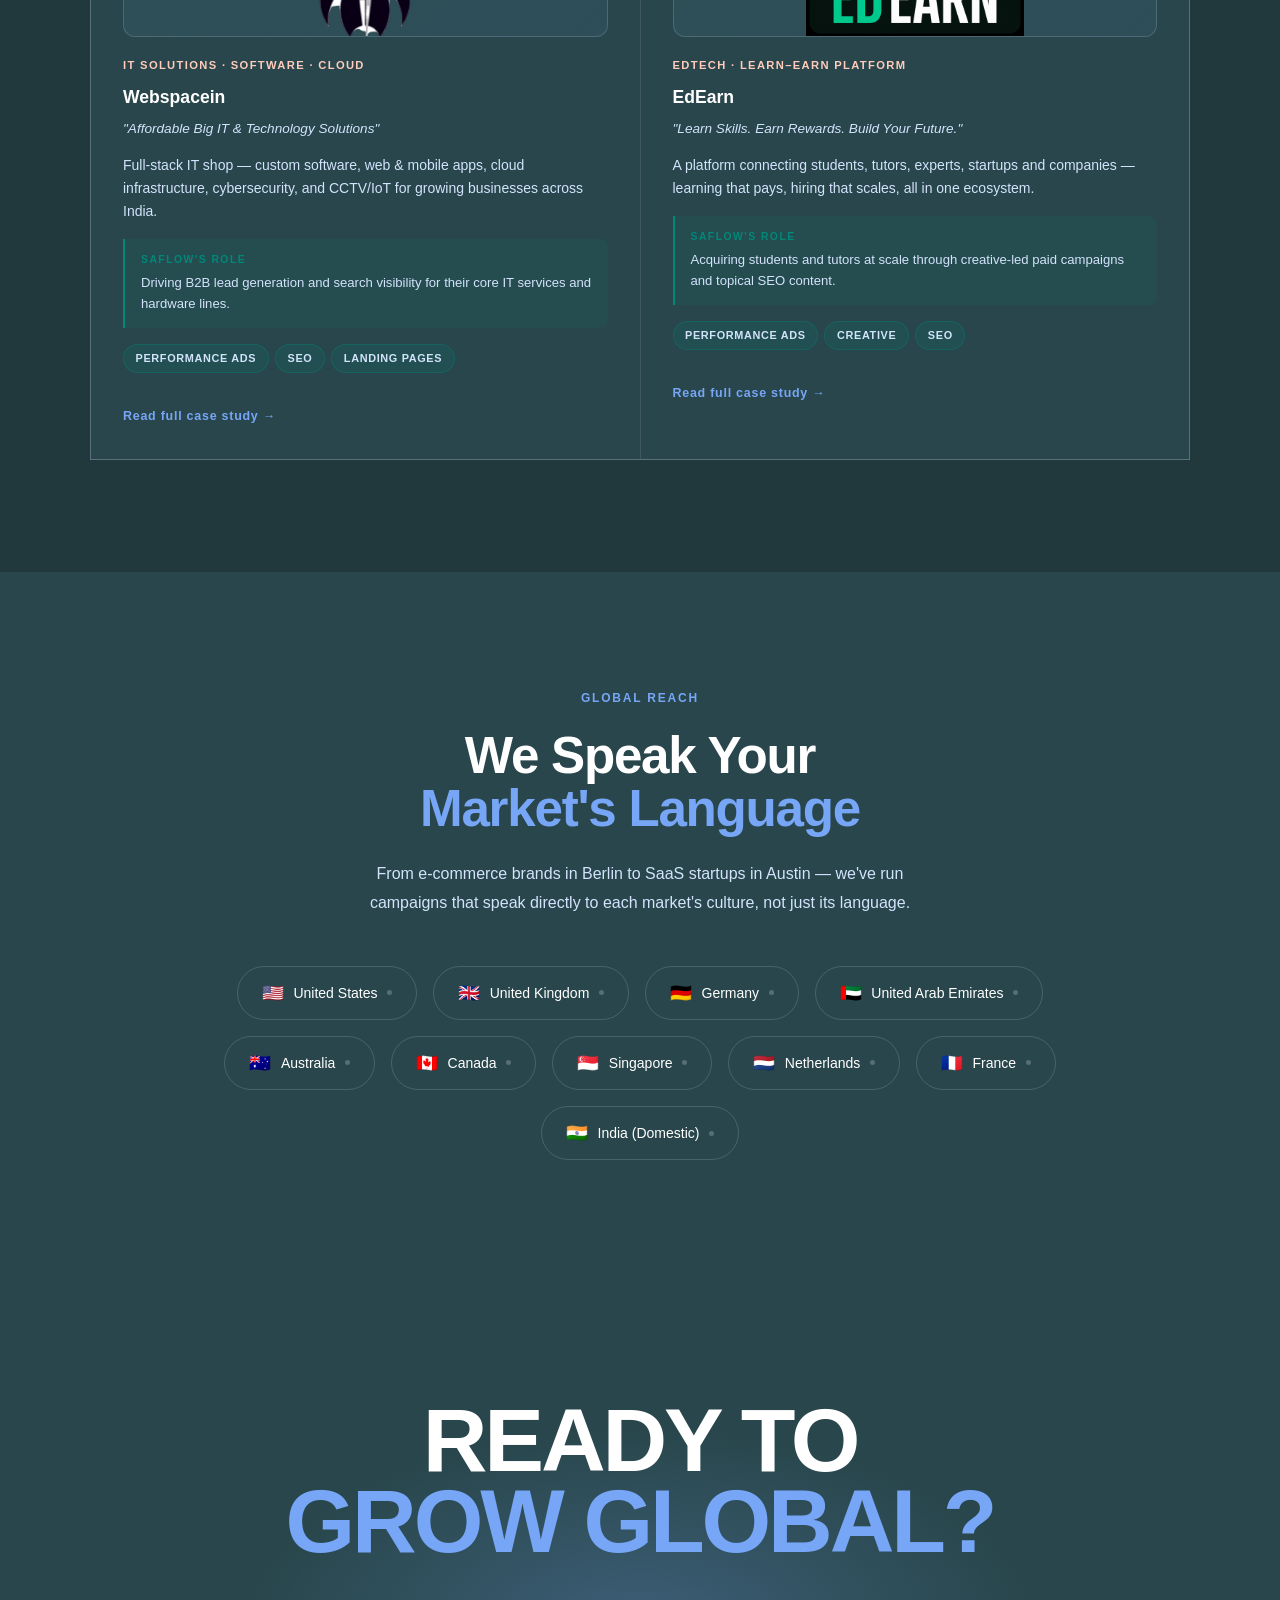
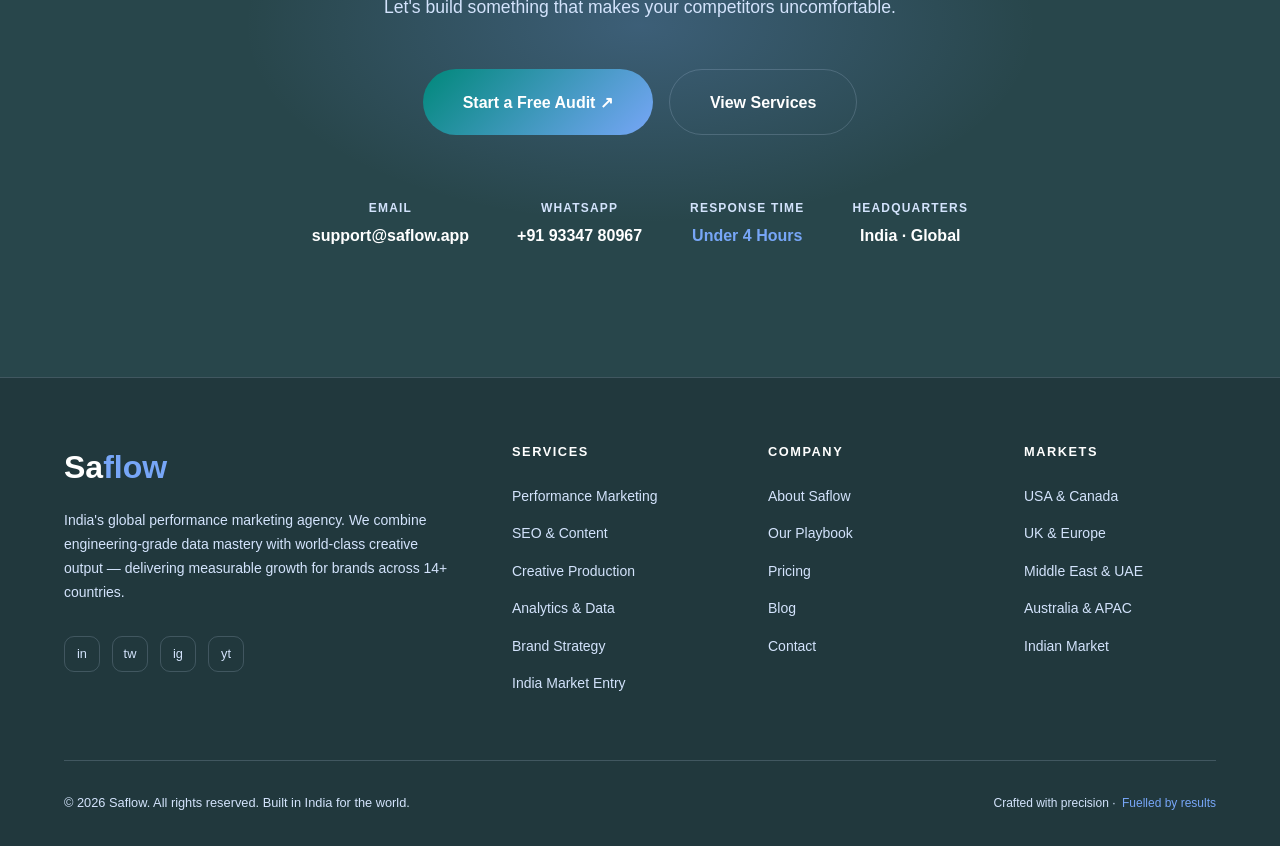
==== commit 5be26b19: "Add case-study pages for Webspacein and EdEarn; enrich homepage clients - New clients/webspacein.htm" ====
--- a/index.html
+++ b/index.html
@@ -197,31 +197,27 @@
 <section class="section" id="clients" style="background:var(--bg)">
   <div class="section-tag reveal">Clients</div>
   <h2 class="section-title reveal">Brands We're<br/><em>Building With</em></h2>
-  <p class="section-body reveal">Three teams trusting us to drive their pipeline — across IT services, EdTech, and digital design.</p>
-  <div class="teaser-grid">
-    <a href="https://webspacein.com" target="_blank" rel="noopener" class="teaser-card reveal">
-      <div class="client-plate"><div class="client-wordmark">Webspace<span>in</span></div></div>
+  <p class="section-body reveal">Real businesses trusting Saflow to drive their pipeline — across IT services and EdTech.</p>
+  <div class="teaser-grid client-grid-2">
+    <a href="clients/webspacein.html" class="teaser-card reveal">
+      <div class="client-plate"><img src="assets/clients/webspacein.png" alt="Webspacein logo" loading="lazy"/></div>
       <div class="client-meta">IT Solutions · Software · Cloud</div>
       <div class="teaser-name">Webspacein</div>
-      <div class="teaser-desc">Full-stack IT shop — custom software, web &amp; mobile apps, cloud, cybersecurity, and CCTV/IoT for growing businesses.</div>
+      <div class="client-tagline">"Affordable Big IT &amp; Technology Solutions"</div>
+      <div class="teaser-desc">Full-stack IT shop — custom software, web &amp; mobile apps, cloud infrastructure, cybersecurity, and CCTV/IoT for growing businesses across India.</div>
+      <div class="client-role"><span class="client-role-label">Saflow's role</span>Driving B2B lead generation and search visibility for their core IT services and hardware lines.</div>
       <div class="client-tags"><span class="client-tag">Performance Ads</span><span class="client-tag">SEO</span><span class="client-tag">Landing Pages</span></div>
-      <span class="teaser-link">Visit Site ↗</span>
-    </a>
-    <a href="https://edearn.in" target="_blank" rel="noopener" class="teaser-card reveal" style="transition-delay:.1s">
-      <div class="client-plate"><div class="client-wordmark">Ed<span>Earn</span></div></div>
+      <span class="teaser-link">Read full case study →</span>
+    </a>
+    <a href="clients/edearn.html" class="teaser-card reveal" style="transition-delay:.1s">
+      <div class="client-plate client-plate-tight"><img src="assets/clients/edearn.png" alt="EdEarn logo" loading="lazy"/></div>
       <div class="client-meta">EdTech · Learn–Earn Platform</div>
       <div class="teaser-name">EdEarn</div>
-      <div class="teaser-desc">A platform connecting students, tutors, experts and companies — learning that pays, hiring that scales.</div>
+      <div class="client-tagline">"Learn Skills. Earn Rewards. Build Your Future."</div>
+      <div class="teaser-desc">A platform connecting students, tutors, experts, startups and companies — learning that pays, hiring that scales, all in one ecosystem.</div>
+      <div class="client-role"><span class="client-role-label">Saflow's role</span>Acquiring students and tutors at scale through creative-led paid campaigns and topical SEO content.</div>
       <div class="client-tags"><span class="client-tag">Performance Ads</span><span class="client-tag">Creative</span><span class="client-tag">SEO</span></div>
-      <span class="teaser-link">Visit Site ↗</span>
-    </a>
-    <a href="https://withinpixels.com" target="_blank" rel="noopener" class="teaser-card reveal" style="transition-delay:.2s">
-      <div class="client-plate"><div class="client-wordmark">within<span>pixels</span></div></div>
-      <div class="client-meta">Design Studio · UI/UX · Web</div>
-      <div class="teaser-name">Withinpixels</div>
-      <div class="teaser-desc">A design studio crafting web, brand and UI/UX experiences for ambitious product and service teams.</div>
-      <div class="client-tags"><span class="client-tag">Performance Ads</span><span class="client-tag">SEO</span><span class="client-tag">Landing Pages</span></div>
-      <span class="teaser-link">Visit Site ↗</span>
+      <span class="teaser-link">Read full case study →</span>
     </a>
   </div>
 </section>
--- a/shared.css
+++ b/shared.css
@@ -321,13 +321,35 @@
 }
 
 /* ── CLIENT CASE-STUDY CARDS ── */
-.client-plate{display:grid;place-items:center;height:120px;border-radius:12px;margin-bottom:1.25rem;background:linear-gradient(135deg,var(--bg3),rgba(119,166,247,.08));border:1px solid var(--border);transition:background .3s}
+.client-plate{display:grid;place-items:center;height:120px;border-radius:12px;margin-bottom:1.25rem;background:linear-gradient(135deg,var(--bg3),rgba(119,166,247,.08));border:1px solid var(--border);transition:background .3s;overflow:hidden;padding:1rem}
+.client-plate img{max-width:78%;max-height:80%;width:auto;height:auto;object-fit:contain;display:block}
+.client-plate-tight img{max-height:62%}
 .client-wordmark{font-family:var(--font-head);font-size:1.75rem;font-weight:800;letter-spacing:-.02em;color:var(--txt);line-height:1}
 .client-wordmark span{color:var(--accent2)}
 .client-meta{font-size:.7rem;font-weight:700;letter-spacing:.12em;text-transform:uppercase;color:var(--accent3);margin-bottom:.5rem}
-.client-tags{display:flex;flex-wrap:wrap;gap:.4rem;margin:1rem 0 1.25rem}
+.client-tagline{font-size:.85rem;font-style:italic;color:var(--txt2);margin:.4rem 0 .9rem;line-height:1.45;font-weight:400}
+.client-role{margin:1rem 0;padding:.85rem 1rem;border-left:2px solid var(--accent);background:rgba(0,136,122,.08);border-radius:0 8px 8px 0;font-size:.82rem;color:var(--txt2);line-height:1.55}
+.client-role-label{display:block;font-size:.65rem;font-weight:800;letter-spacing:.14em;text-transform:uppercase;color:var(--accent);margin-bottom:.3rem}
+.client-tags{display:flex;flex-wrap:wrap;gap:.4rem;margin:.9rem 0 1.1rem}
 .client-tag{font-size:.68rem;font-weight:700;letter-spacing:.06em;text-transform:uppercase;padding:.32rem .72rem;border-radius:999px;border:1px solid rgba(0,136,122,.34);background:rgba(0,136,122,.14);color:var(--txt2)}
 .teaser-card:hover .client-plate{background:linear-gradient(135deg,#365e66,rgba(119,166,247,.14))}
+.client-grid-2{grid-template-columns:repeat(2,1fr);max-width:1100px;margin-left:auto;margin-right:auto}
+@media(max-width:768px){.client-grid-2{grid-template-columns:1fr}}
+
+/* ── CASE STUDY PAGES ── */
+.case-breadcrumb{font-size:.78rem;font-weight:600;letter-spacing:.06em;color:var(--txt2);margin-bottom:1.5rem;display:flex;gap:.6rem;align-items:center}
+.case-breadcrumb a{color:var(--accent2);text-decoration:none;transition:color .2s}
+.case-breadcrumb a:hover{color:var(--txt)}
+.case-breadcrumb span{opacity:.4}
+.case-hero-logo{display:inline-flex;align-items:center;justify-content:center;height:96px;max-width:280px;padding:.9rem 1.4rem;border-radius:14px;background:linear-gradient(135deg,var(--bg3),rgba(119,166,247,.08));border:1px solid var(--border);margin-bottom:1.6rem}
+.case-hero-logo img{max-height:100%;max-width:100%;width:auto;height:auto;object-fit:contain;display:block}
+.case-hero-logo-tight{height:72px}
+.case-hero-actions{display:flex;gap:1rem;flex-wrap:wrap;margin-top:2rem;align-items:center}
+@media(max-width:768px){
+  .case-hero-logo{height:72px;max-width:220px}
+  .case-hero-actions{flex-direction:column;align-items:stretch}
+  .case-hero-actions a{justify-content:center}
+}
 
 /* ── PLAN BUILDER ── */
 .plan-builder{display:grid;grid-template-columns:minmax(0,1.4fr) minmax(320px,1fr);gap:2.5rem;margin-top:2.5rem;align-items:start}
